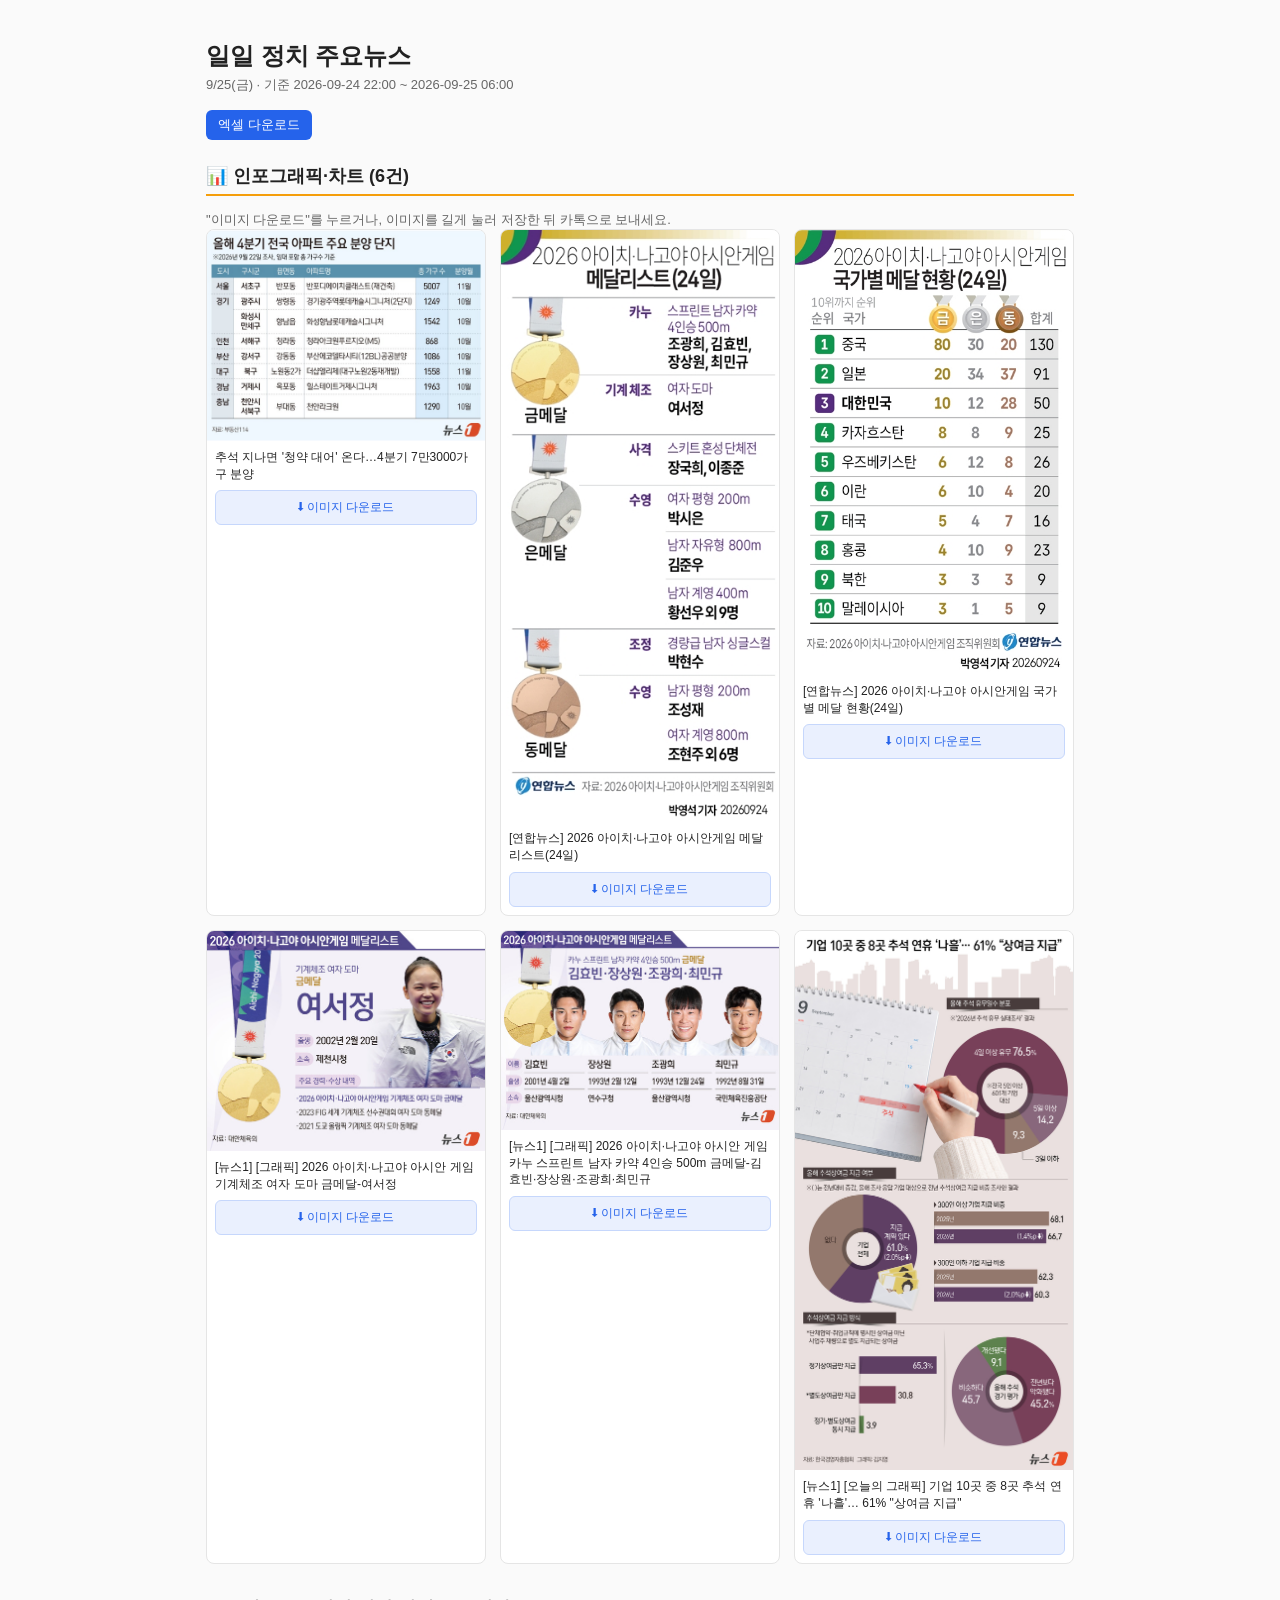
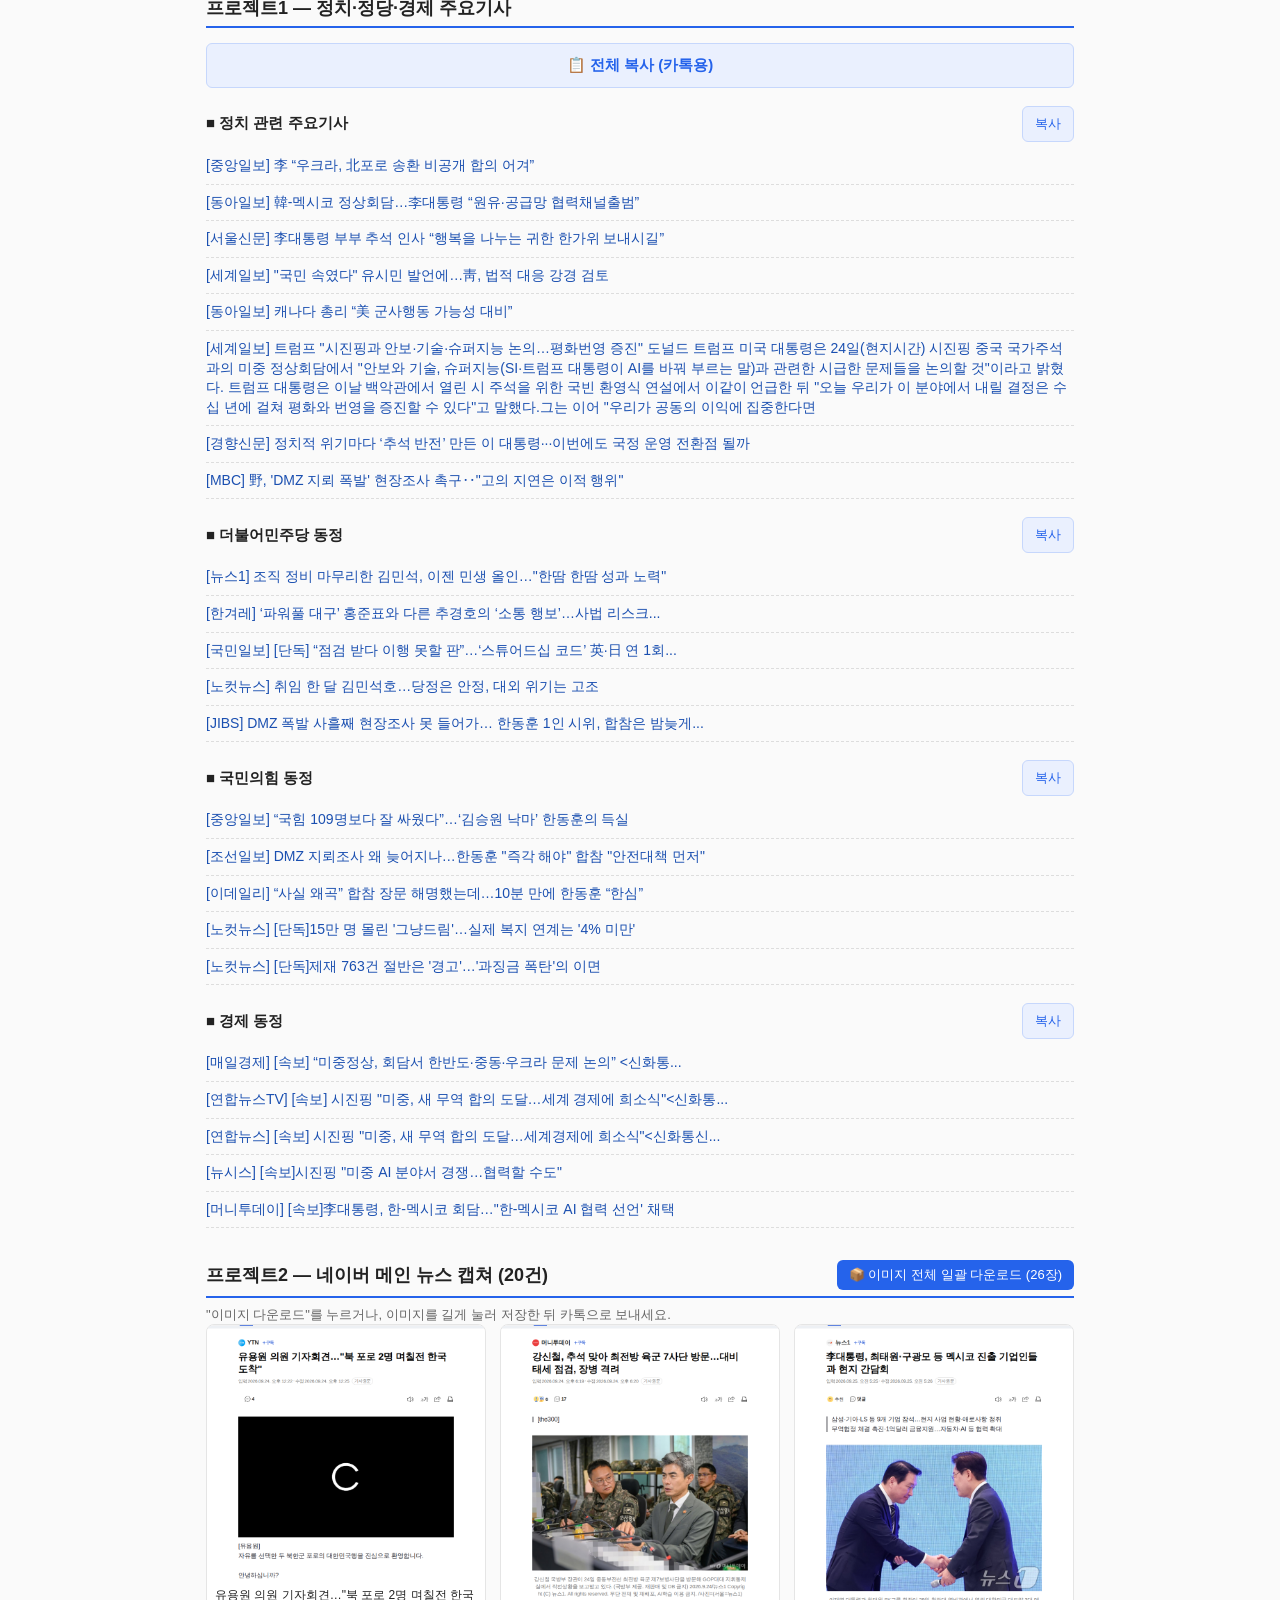
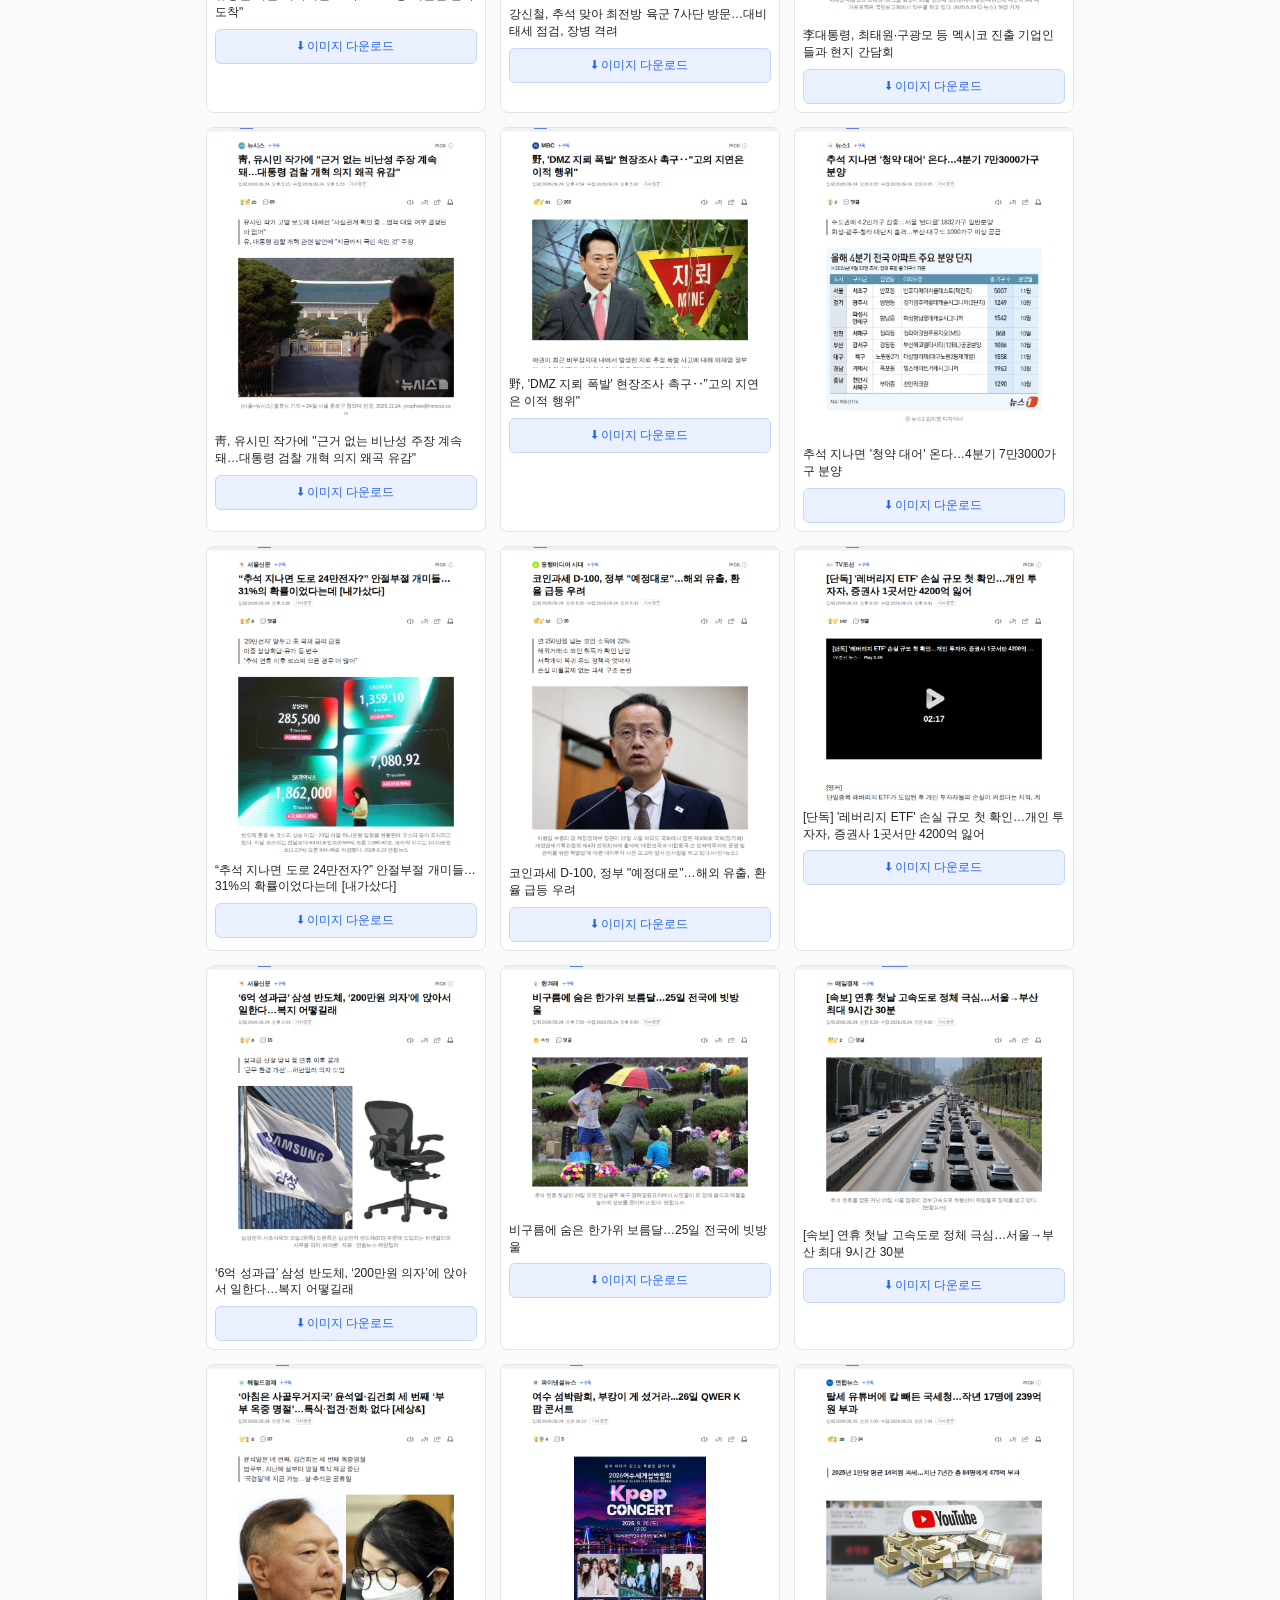
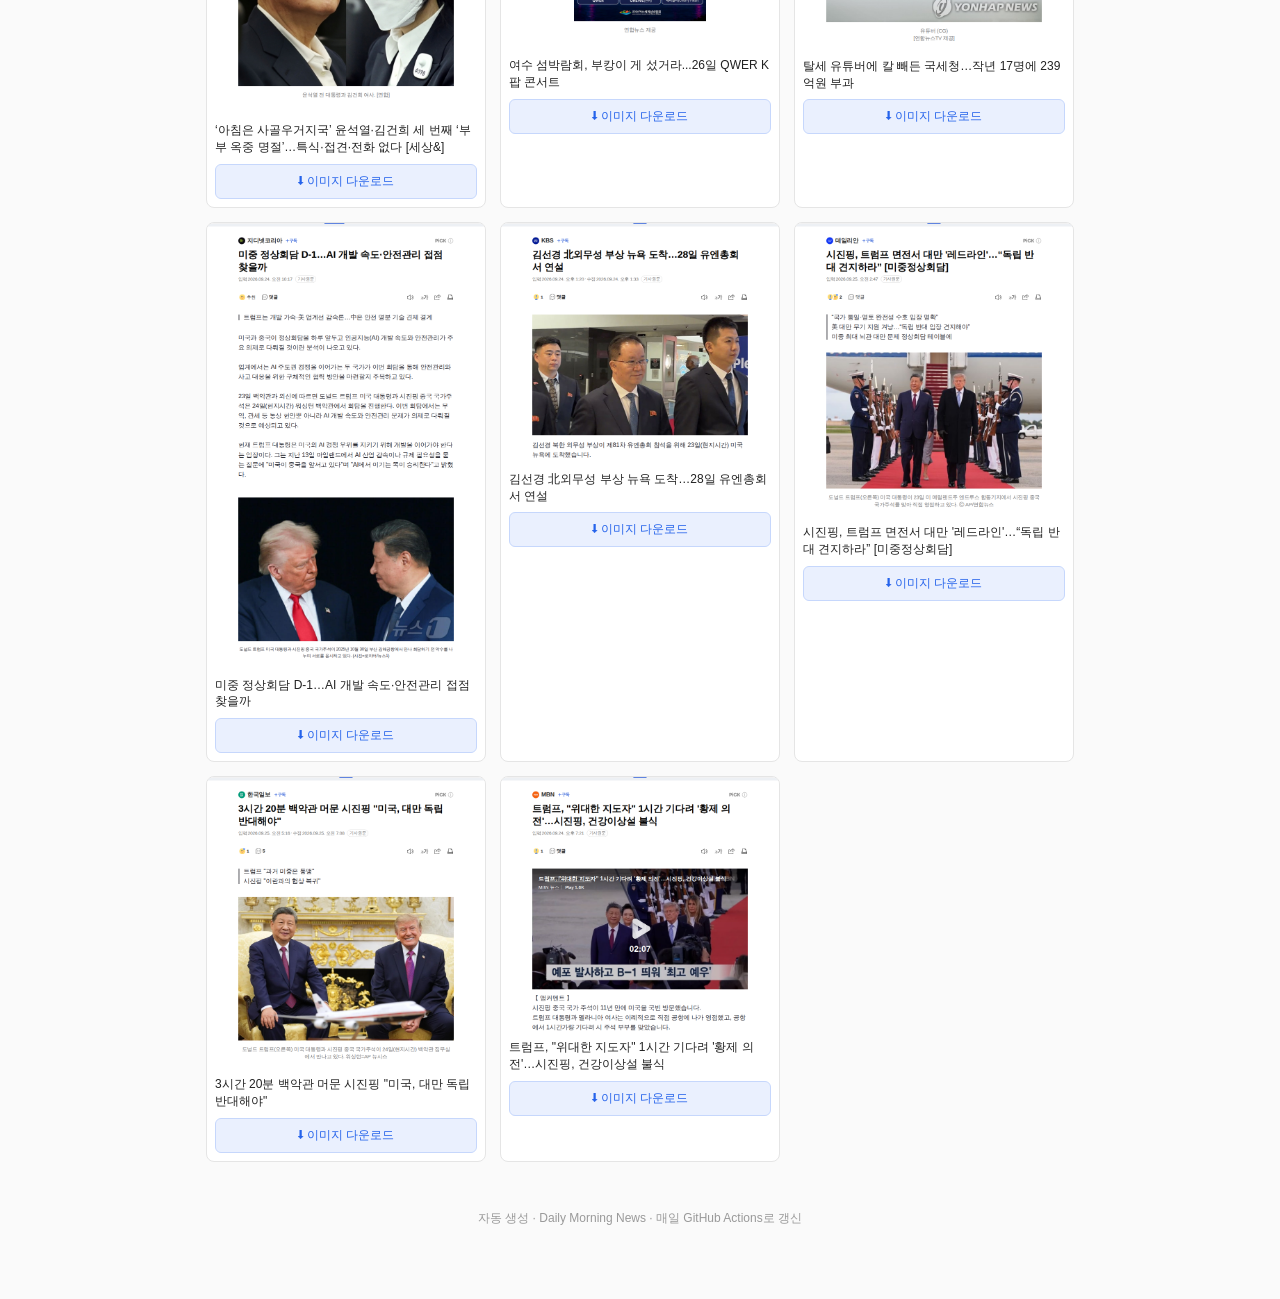
==== index.html @ ffdc0b05 "Daily update 2026-09-24 23:46 UTC" ====
<!DOCTYPE html>
<html lang="ko">
<head>
<meta charset="UTF-8">
<meta name="viewport" content="width=device-width, initial-scale=1.0">
<title>일일 정치 주요뉴스 9/25(금)</title>
<link rel="stylesheet" href="style.css">
</head>
<body>
<header>
  <h1>일일 정치 주요뉴스</h1>
  <p class="date">9/25(금) · 기준 2026-09-24 22:00 ~ 2026-09-25 06:00</p>
  <p class="download">
    <a href="output/latest.xlsx">엑셀 다운로드</a>
  </p>
</header>

<section class="infographics">
  <h2>📊 인포그래픽·차트 (6건)</h2>
  <p class="hint">"이미지 다운로드"를 누르거나, 이미지를 길게 눌러 저장한 뒤 카톡으로 보내세요.</p>
  <div class="gallery">
        <div class="card infographic-card">
      <a class="card-thumb" href="https://n.news.naver.com/mnews/article/421/0009189983" target="_blank" rel="noopener"><img src="images/infographics/article_06_1.png" alt="추석 지나면 '청약 대어' 온다…4분기 7만3000가구 분양" loading="lazy"></a>
      <span>추석 지나면 '청약 대어' 온다…4분기 7만3000가구 분양</span>
      <a class="dl-btn" href="images/infographics/article_06_1.png" download="article_06_1.png">⬇ 이미지 다운로드</a>
    </div>
    <div class="card infographic-card">
      <a class="card-thumb" href="https://www.yna.co.kr/view/GYH20260924000400044?section=graphic/index" target="_blank" rel="noopener"><img src="images/graphics/연합뉴스_01.jpg" alt="[연합뉴스] 2026 아이치·나고야 아시안게임 메달리스트(24일)" loading="lazy"></a>
      <span>[연합뉴스] 2026 아이치·나고야 아시안게임 메달리스트(24일)</span>
      <a class="dl-btn" href="images/graphics/연합뉴스_01.jpg" download="연합뉴스_01.jpg">⬇ 이미지 다운로드</a>
    </div>
    <div class="card infographic-card">
      <a class="card-thumb" href="https://www.yna.co.kr/view/GYH20260924000300044?section=graphic/index" target="_blank" rel="noopener"><img src="images/graphics/연합뉴스_02.jpg" alt="[연합뉴스] 2026 아이치·나고야 아시안게임 국가별 메달 현황(24일)" loading="lazy"></a>
      <span>[연합뉴스] 2026 아이치·나고야 아시안게임 국가별 메달 현황(24일)</span>
      <a class="dl-btn" href="images/graphics/연합뉴스_02.jpg" download="연합뉴스_02.jpg">⬇ 이미지 다운로드</a>
    </div>
    <div class="card infographic-card">
      <a class="card-thumb" href="https://www.news1.kr/photos/8125362" target="_blank" rel="noopener"><img src="images/graphics/뉴스1_03.jpg" alt="[뉴스1] [그래픽] 2026 아이치·나고야 아시안 게임 기계체조 여자 도마 금메달-여서정" loading="lazy"></a>
      <span>[뉴스1] [그래픽] 2026 아이치·나고야 아시안 게임 기계체조 여자 도마 금메달-여서정</span>
      <a class="dl-btn" href="images/graphics/뉴스1_03.jpg" download="뉴스1_03.jpg">⬇ 이미지 다운로드</a>
    </div>
    <div class="card infographic-card">
      <a class="card-thumb" href="https://www.news1.kr/photos/8125046" target="_blank" rel="noopener"><img src="images/graphics/뉴스1_04.jpg" alt="[뉴스1] [그래픽] 2026 아이치·나고야 아시안 게임 카누 스프린트 남자 카약 4인승 500m 금메달-김효빈·장상원·조광희·최민규" loading="lazy"></a>
      <span>[뉴스1] [그래픽] 2026 아이치·나고야 아시안 게임 카누 스프린트 남자 카약 4인승 500m 금메달-김효빈·장상원·조광희·최민규</span>
      <a class="dl-btn" href="images/graphics/뉴스1_04.jpg" download="뉴스1_04.jpg">⬇ 이미지 다운로드</a>
    </div>
    <div class="card infographic-card">
      <a class="card-thumb" href="https://www.news1.kr/photos/8121048" target="_blank" rel="noopener"><img src="images/graphics/뉴스1_05.jpg" alt="[뉴스1] [오늘의 그래픽] 기업 10곳 중 8곳 추석 연휴 '나흘'… 61% "상여금 지급"" loading="lazy"></a>
      <span>[뉴스1] [오늘의 그래픽] 기업 10곳 중 8곳 추석 연휴 '나흘'… 61% "상여금 지급"</span>
      <a class="dl-btn" href="images/graphics/뉴스1_05.jpg" download="뉴스1_05.jpg">⬇ 이미지 다운로드</a>
    </div>
  </div>
</section>

<section class="project1">
  <h2>프로젝트1 — 정치·정당·경제 주요기사</h2>
  <button class="copy-btn copy-all" data-copy-target="copy-all-text" type="button">📋 전체 복사 (카톡용)</button>
    <div class="sector">
    <div class="sector-head">
      <h3>■ 정치 관련 주요기사</h3>
      <button class="copy-btn" data-copy-target="sector-politics_main" type="button">복사</button>
    </div>
    <ul>
    <li><a href="https://www.joongang.co.kr/article/25464706" target="_blank" rel="noopener">[중앙일보] 李 “우크라, 北포로 송환 비공개 합의 어겨”</a></li>
    <li><a href="https://www.donga.com/news/NewsStand/article/all/20260925/134732463/1" target="_blank" rel="noopener">[동아일보] 韓-멕시코 정상회담…李대통령 “원유·공급망 협력채널출범”</a></li>
    <li><a href="https://www.seoul.co.kr/news/politics/2026/09/25/20260925500006" target="_blank" rel="noopener">[서울신문] 李대통령 부부 추석 인사 “행복을 나누는 귀한 한가위 보내시길”</a></li>
    <li><a href="https://www.segye.com/newsView/20260924506666" target="_blank" rel="noopener">[세계일보] "국민 속였다" 유시민 발언에…靑, 법적 대응 강경 검토</a></li>
    <li><a href="https://www.donga.com/news/NewsStand/article/all/20260924/134731848/1" target="_blank" rel="noopener">[동아일보] 캐나다 총리 “美 군사행동 가능성 대비”</a></li>
    <li><a href="https://www.segye.com/newsView/20260924510210" target="_blank" rel="noopener">[세계일보] 트럼프 "시진핑과 안보·기술·슈퍼지능 논의…평화번영 증진" 도널드 트럼프 미국 대통령은 24일(현지시간) 시진핑 중국 국가주석과의 미중 정상회담에서 "안보와 기술, 슈퍼지능(SI·트럼프 대통령이 AI를 바꿔 부르는 말)과 관련한 시급한 문제들을 논의할 것"이라고 밝혔다. 트럼프 대통령은 이날 백악관에서 열린 시 주석을 위한 국빈 환영식 연설에서 이같이 언급한 뒤 "오늘 우리가 이 분야에서 내릴 결정은 수십 년에 걸쳐 평화와 번영을 증진할 수 있다"고 말했다.그는 이어 "우리가 공동의 이익에 집중한다면</a></li>
    <li><a href="https://www.khan.co.kr/article/202609241211001/?nv=stand" target="_blank" rel="noopener">[경향신문] 정치적 위기마다 ‘추석 반전’ 만든 이 대통령···이번에도 국정 운영 전환점 될까</a></li>
    <li><a href="https://imnews.imbc.com/news/2026/politics/article/6853940_36911.html" target="_blank" rel="noopener">[MBC] 野, 'DMZ 지뢰 폭발' 현장조사 촉구‥"고의 지연은 이적 행위"</a></li>
    </ul>
  </div>
  <div class="sector">
    <div class="sector-head">
      <h3>■ 더불어민주당 동정</h3>
      <button class="copy-btn" data-copy-target="sector-dp" type="button">복사</button>
    </div>
    <ul>
    <li><a href="https://n.news.naver.com/article/421/0009190936" target="_blank" rel="noopener">[뉴스1] 조직 정비 마무리한 김민석, 이젠 민생 올인…"한땀 한땀 성과 노력"</a></li>
    <li><a href="https://n.news.naver.com/article/028/0002824610" target="_blank" rel="noopener">[한겨레] ‘파워풀 대구’ 홍준표와 다른 추경호의 ‘소통 행보’…사법 리스크...</a></li>
    <li><a href="https://n.news.naver.com/article/005/0001874966" target="_blank" rel="noopener">[국민일보] [단독] “점검 받다 이행 못할 판”…‘스튜어드십 코드’ 英·日 연 1회...</a></li>
    <li><a href="https://n.news.naver.com/article/079/0004192813" target="_blank" rel="noopener">[노컷뉴스] 취임 한 달 김민석호…당정은 안정, 대외 위기는 고조</a></li>
    <li><a href="https://n.news.naver.com/article/661/0000083846" target="_blank" rel="noopener">[JIBS] DMZ 폭발 사흘째 현장조사 못 들어가… 한동훈 1인 시위, 합참은 밤늦게...</a></li>
    </ul>
  </div>
  <div class="sector">
    <div class="sector-head">
      <h3>■ 국민의힘 동정</h3>
      <button class="copy-btn" data-copy-target="sector-ppp" type="button">복사</button>
    </div>
    <ul>
    <li><a href="https://n.news.naver.com/article/025/0003553723" target="_blank" rel="noopener">[중앙일보] “국힘 109명보다 잘 싸웠다”…‘김승원 낙마’ 한동훈의 득실</a></li>
    <li><a href="https://n.news.naver.com/article/053/0000061762" target="_blank" rel="noopener">[조선일보] DMZ 지뢰조사 왜 늦어지나…한동훈 "즉각 해야" 합참 "안전대책 먼저"</a></li>
    <li><a href="https://n.news.naver.com/article/018/0006375397" target="_blank" rel="noopener">[이데일리] “사실 왜곡” 합참 장문 해명했는데…10분 만에 한동훈 “한심”</a></li>
    <li><a href="https://n.news.naver.com/article/079/0004192811" target="_blank" rel="noopener">[노컷뉴스] [단독]15만 명 몰린 '그냥드림'…실제 복지 연계는 '4% 미만'</a></li>
    <li><a href="https://n.news.naver.com/article/079/0004192806" target="_blank" rel="noopener">[노컷뉴스] [단독]제재 763건 절반은 '경고'…'과징금 폭탄'의 이면</a></li>
    </ul>
  </div>
  <div class="sector">
    <div class="sector-head">
      <h3>■ 경제 동정</h3>
      <button class="copy-btn" data-copy-target="sector-economy" type="button">복사</button>
    </div>
    <ul>
    <li><a href="https://n.news.naver.com/article/009/0005739882" target="_blank" rel="noopener">[매일경제] [속보] “미중정상, 회담서 한반도·중동·우크라 문제 논의” <신화통...</a></li>
    <li><a href="https://n.news.naver.com/article/422/0000909545" target="_blank" rel="noopener">[연합뉴스TV] [속보] 시진핑 "미중, 새 무역 합의 도달…세계 경제에 희소식"<신화통...</a></li>
    <li><a href="https://n.news.naver.com/article/001/0016335410" target="_blank" rel="noopener">[연합뉴스] [속보] 시진핑 "미중, 새 무역 합의 도달…세계경제에 희소식"<신화통신...</a></li>
    <li><a href="https://n.news.naver.com/article/003/0014212974" target="_blank" rel="noopener">[뉴시스] [속보]시진핑 "미중 AI 분야서 경쟁…협력할 수도"</a></li>
    <li><a href="https://n.news.naver.com/article/008/0005418235" target="_blank" rel="noopener">[머니투데이] [속보]李대통령, 한-멕시코 회담…"한-멕시코 AI 협력 선언' 채택</a></li>
    </ul>
  </div>
</section>

<section class="project2">
  <div class="section-head">
    <h2>프로젝트2 — 네이버 메인 뉴스 캡쳐 (20건)</h2>
    <a class="zip-btn" href="output/images.zip">📦 이미지 전체 일괄 다운로드 (26장)</a>
  </div>
  <p class="hint">"이미지 다운로드"를 누르거나, 이미지를 길게 눌러 저장한 뒤 카톡으로 보내세요.</p>
  <div class="gallery">
        <div class="card">
      <a class="card-thumb" href="https://n.news.naver.com/mnews/article/052/0002410854" target="_blank" rel="noopener"><img src="images/article_01.png" alt="유용원 의원 기자회견…"북 포로 2명 며칠전 한국 도착"" loading="lazy"></a>
      <span>유용원 의원 기자회견…"북 포로 2명 며칠전 한국 도착"</span>
      <a class="dl-btn" href="images/article_01.png" download="article_01.png">⬇ 이미지 다운로드</a>
    </div>
    <div class="card">
      <a class="card-thumb" href="https://n.news.naver.com/mnews/article/008/0005418204" target="_blank" rel="noopener"><img src="images/article_02.png" alt="강신철, 추석 맞아 최전방 육군 7사단 방문…대비태세 점검, 장병 격려" loading="lazy"></a>
      <span>강신철, 추석 맞아 최전방 육군 7사단 방문…대비태세 점검, 장병 격려</span>
      <a class="dl-btn" href="images/article_02.png" download="article_02.png">⬇ 이미지 다운로드</a>
    </div>
    <div class="card">
      <a class="card-thumb" href="https://n.news.naver.com/mnews/article/421/0009190967" target="_blank" rel="noopener"><img src="images/article_03.png" alt="李대통령, 최태원·구광모 등 멕시코 진출 기업인들과 현지 간담회" loading="lazy"></a>
      <span>李대통령, 최태원·구광모 등 멕시코 진출 기업인들과 현지 간담회</span>
      <a class="dl-btn" href="images/article_03.png" download="article_03.png">⬇ 이미지 다운로드</a>
    </div>
    <div class="card">
      <a class="card-thumb" href="https://n.news.naver.com/mnews/article/003/0014212390" target="_blank" rel="noopener"><img src="images/article_04.png" alt="靑, 유시민 작가에 "근거 없는 비난성 주장 계속돼…대통령 검찰 개혁 의지 왜곡 유감"" loading="lazy"></a>
      <span>靑, 유시민 작가에 "근거 없는 비난성 주장 계속돼…대통령 검찰 개혁 의지 왜곡 유감"</span>
      <a class="dl-btn" href="images/article_04.png" download="article_04.png">⬇ 이미지 다운로드</a>
    </div>
    <div class="card">
      <a class="card-thumb" href="https://n.news.naver.com/mnews/article/214/0001525706" target="_blank" rel="noopener"><img src="images/article_05.png" alt="野, 'DMZ 지뢰 폭발' 현장조사 촉구‥"고의 지연은 이적 행위"" loading="lazy"></a>
      <span>野, 'DMZ 지뢰 폭발' 현장조사 촉구‥"고의 지연은 이적 행위"</span>
      <a class="dl-btn" href="images/article_05.png" download="article_05.png">⬇ 이미지 다운로드</a>
    </div>
    <div class="card">
      <a class="card-thumb" href="https://n.news.naver.com/mnews/article/421/0009189983" target="_blank" rel="noopener"><img src="images/article_06.png" alt="추석 지나면 '청약 대어' 온다…4분기 7만3000가구 분양" loading="lazy"></a>
      <span>추석 지나면 '청약 대어' 온다…4분기 7만3000가구 분양</span>
      <a class="dl-btn" href="images/article_06.png" download="article_06.png">⬇ 이미지 다운로드</a>
    </div>
    <div class="card">
      <a class="card-thumb" href="https://n.news.naver.com/mnews/article/081/0003683398" target="_blank" rel="noopener"><img src="images/article_07.png" alt="“추석 지나면 도로 24만전자?” 안절부절 개미들…31%의 확률이었다는데 [내가샀다]" loading="lazy"></a>
      <span>“추석 지나면 도로 24만전자?” 안절부절 개미들…31%의 확률이었다는데 [내가샀다]</span>
      <a class="dl-btn" href="images/article_07.png" download="article_07.png">⬇ 이미지 다운로드</a>
    </div>
    <div class="card">
      <a class="card-thumb" href="https://n.news.naver.com/mnews/article/417/0001159210" target="_blank" rel="noopener"><img src="images/article_08.png" alt="코인과세 D-100, 정부 "예정대로"…해외 유출, 환율 급등 우려" loading="lazy"></a>
      <span>코인과세 D-100, 정부 "예정대로"…해외 유출, 환율 급등 우려</span>
      <a class="dl-btn" href="images/article_08.png" download="article_08.png">⬇ 이미지 다운로드</a>
    </div>
    <div class="card">
      <a class="card-thumb" href="https://n.news.naver.com/mnews/article/448/0000641179" target="_blank" rel="noopener"><img src="images/article_09.png" alt="[단독] '레버리지 ETF' 손실 규모 첫 확인…개인 투자자, 증권사 1곳서만 4200억 잃어" loading="lazy"></a>
      <span>[단독] '레버리지 ETF' 손실 규모 첫 확인…개인 투자자, 증권사 1곳서만 4200억 잃어</span>
      <a class="dl-btn" href="images/article_09.png" download="article_09.png">⬇ 이미지 다운로드</a>
    </div>
    <div class="card">
      <a class="card-thumb" href="https://n.news.naver.com/mnews/article/081/0003683389" target="_blank" rel="noopener"><img src="images/article_10.png" alt="‘6억 성과급’ 삼성 반도체, ‘200만원 의자’에 앉아서 일한다…복지 어떻길래" loading="lazy"></a>
      <span>‘6억 성과급’ 삼성 반도체, ‘200만원 의자’에 앉아서 일한다…복지 어떻길래</span>
      <a class="dl-btn" href="images/article_10.png" download="article_10.png">⬇ 이미지 다운로드</a>
    </div>
    <div class="card">
      <a class="card-thumb" href="https://n.news.naver.com/mnews/article/028/0002824603" target="_blank" rel="noopener"><img src="images/article_11.png" alt="비구름에 숨은 한가위 보름달…25일 전국에 빗방울" loading="lazy"></a>
      <span>비구름에 숨은 한가위 보름달…25일 전국에 빗방울</span>
      <a class="dl-btn" href="images/article_11.png" download="article_11.png">⬇ 이미지 다운로드</a>
    </div>
    <div class="card">
      <a class="card-thumb" href="https://n.news.naver.com/mnews/article/009/0005739754" target="_blank" rel="noopener"><img src="images/article_12.png" alt="[속보] 연휴 첫날 고속도로 정체 극심…서울→부산 최대 9시간 30분" loading="lazy"></a>
      <span>[속보] 연휴 첫날 고속도로 정체 극심…서울→부산 최대 9시간 30분</span>
      <a class="dl-btn" href="images/article_12.png" download="article_12.png">⬇ 이미지 다운로드</a>
    </div>
    <div class="card">
      <a class="card-thumb" href="https://n.news.naver.com/mnews/article/016/0002701565" target="_blank" rel="noopener"><img src="images/article_13.png" alt="‘아침은 사골우거지국’ 윤석열·김건희 세 번째 ‘부부 옥중 명절’…특식·접견·전화 없다 [세상&]" loading="lazy"></a>
      <span>‘아침은 사골우거지국’ 윤석열·김건희 세 번째 ‘부부 옥중 명절’…특식·접견·전화 없다 [세상&]</span>
      <a class="dl-btn" href="images/article_13.png" download="article_13.png">⬇ 이미지 다운로드</a>
    </div>
    <div class="card">
      <a class="card-thumb" href="https://n.news.naver.com/mnews/article/014/0005580622" target="_blank" rel="noopener"><img src="images/article_14.png" alt="여수 섬박람회, 부캉이 게 섰거라...26일 QWER K팝 콘서트" loading="lazy"></a>
      <span>여수 섬박람회, 부캉이 게 섰거라...26일 QWER K팝 콘서트</span>
      <a class="dl-btn" href="images/article_14.png" download="article_14.png">⬇ 이미지 다운로드</a>
    </div>
    <div class="card">
      <a class="card-thumb" href="https://n.news.naver.com/mnews/article/001/0016335470" target="_blank" rel="noopener"><img src="images/article_15.png" alt="탈세 유튜버에 칼 빼든 국세청…작년 17명에 239억원 부과" loading="lazy"></a>
      <span>탈세 유튜버에 칼 빼든 국세청…작년 17명에 239억원 부과</span>
      <a class="dl-btn" href="images/article_15.png" download="article_15.png">⬇ 이미지 다운로드</a>
    </div>
    <div class="card">
      <a class="card-thumb" href="https://n.news.naver.com/mnews/article/092/0002438711" target="_blank" rel="noopener"><img src="images/article_16.png" alt="미중 정상회담 D-1…AI 개발 속도·안전관리 접점 찾을까" loading="lazy"></a>
      <span>미중 정상회담 D-1…AI 개발 속도·안전관리 접점 찾을까</span>
      <a class="dl-btn" href="images/article_16.png" download="article_16.png">⬇ 이미지 다운로드</a>
    </div>
    <div class="card">
      <a class="card-thumb" href="https://n.news.naver.com/mnews/article/056/0012262956" target="_blank" rel="noopener"><img src="images/article_17.png" alt="김선경 北외무성 부상 뉴욕 도착…28일 유엔총회서 연설" loading="lazy"></a>
      <span>김선경 北외무성 부상 뉴욕 도착…28일 유엔총회서 연설</span>
      <a class="dl-btn" href="images/article_17.png" download="article_17.png">⬇ 이미지 다운로드</a>
    </div>
    <div class="card">
      <a class="card-thumb" href="https://n.news.naver.com/mnews/article/119/0003136253" target="_blank" rel="noopener"><img src="images/article_18.png" alt="시진핑, 트럼프 면전서 대만 '레드라인'…“독립 반대 견지하라” [미중정상회담]" loading="lazy"></a>
      <span>시진핑, 트럼프 면전서 대만 '레드라인'…“독립 반대 견지하라” [미중정상회담]</span>
      <a class="dl-btn" href="images/article_18.png" download="article_18.png">⬇ 이미지 다운로드</a>
    </div>
    <div class="card">
      <a class="card-thumb" href="https://n.news.naver.com/mnews/article/469/0000955923" target="_blank" rel="noopener"><img src="images/article_19.png" alt="3시간 20분 백악관 머문 시진핑 "미국, 대만 독립 반대해야"" loading="lazy"></a>
      <span>3시간 20분 백악관 머문 시진핑 "미국, 대만 독립 반대해야"</span>
      <a class="dl-btn" href="images/article_19.png" download="article_19.png">⬇ 이미지 다운로드</a>
    </div>
    <div class="card">
      <a class="card-thumb" href="https://n.news.naver.com/mnews/article/057/0001970650" target="_blank" rel="noopener"><img src="images/article_20.png" alt="트럼프, "위대한 지도자" 1시간 기다려 '황제 의전'…시진핑, 건강이상설 불식" loading="lazy"></a>
      <span>트럼프, "위대한 지도자" 1시간 기다려 '황제 의전'…시진핑, 건강이상설 불식</span>
      <a class="dl-btn" href="images/article_20.png" download="article_20.png">⬇ 이미지 다운로드</a>
    </div>
  </div>
</section>

<footer>
  <p>자동 생성 · Daily Morning News · 매일 GitHub Actions로 갱신</p>
</footer>

<div id="copy-toast" class="toast" hidden>복사됨!</div>
<script id="copy-data" type="application/json">{"sector-politics_main": "■ 정치 관련 주요기사 9/25(금)\n\n[중앙일보] 李 “우크라, 北포로 송환 비공개 합의 어겨”\nhttps://www.joongang.co.kr/article/25464706\n\n[동아일보] 韓-멕시코 정상회담…李대통령 “원유·공급망 협력채널출범”\nhttps://www.donga.com/news/NewsStand/article/all/20260925/134732463/1\n\n[서울신문] 李대통령 부부 추석 인사 “행복을 나누는 귀한 한가위 보내시길”\nhttps://www.seoul.co.kr/news/politics/2026/09/25/20260925500006\n\n[세계일보] \"국민 속였다\" 유시민 발언에…靑, 법적 대응 강경 검토\nhttps://www.segye.com/newsView/20260924506666\n\n[동아일보] 캐나다 총리 “美 군사행동 가능성 대비”\nhttps://www.donga.com/news/NewsStand/article/all/20260924/134731848/1\n\n[세계일보] 트럼프 \"시진핑과 안보·기술·슈퍼지능 논의…평화번영 증진\" 도널드 트럼프 미국 대통령은 24일(현지시간) 시진핑 중국 국가주석과의 미중 정상회담에서 \"안보와 기술, 슈퍼지능(SI·트럼프 대통령이 AI를 바꿔 부르는 말)과 관련한 시급한 문제들을 논의할 것\"이라고 밝혔다. 트럼프 대통령은 이날 백악관에서 열린 시 주석을 위한 국빈 환영식 연설에서 이같이 언급한 뒤 \"오늘 우리가 이 분야에서 내릴 결정은 수십 년에 걸쳐 평화와 번영을 증진할 수 있다\"고 말했다.그는 이어 \"우리가 공동의 이익에 집중한다면\nhttps://www.segye.com/newsView/20260924510210\n\n[경향신문] 정치적 위기마다 ‘추석 반전’ 만든 이 대통령···이번에도 국정 운영 전환점 될까\nhttps://www.khan.co.kr/article/202609241211001/?nv=stand\n\n[MBC] 野, 'DMZ 지뢰 폭발' 현장조사 촉구‥\"고의 지연은 이적 행위\"\nhttps://imnews.imbc.com/news/2026/politics/article/6853940_36911.html", "sector-dp": "■ 더불어민주당 동정\n\n[뉴스1] 조직 정비 마무리한 김민석, 이젠 민생 올인…\"한땀 한땀 성과 노력\"\nhttps://n.news.naver.com/article/421/0009190936\n\n[한겨레] ‘파워풀 대구’ 홍준표와 다른 추경호의 ‘소통 행보’…사법 리스크...\nhttps://n.news.naver.com/article/028/0002824610\n\n[국민일보] [단독] “점검 받다 이행 못할 판”…‘스튜어드십 코드’ 英·日 연 1회...\nhttps://n.news.naver.com/article/005/0001874966\n\n[노컷뉴스] 취임 한 달 김민석호…당정은 안정, 대외 위기는 고조\nhttps://n.news.naver.com/article/079/0004192813\n\n[JIBS] DMZ 폭발 사흘째 현장조사 못 들어가… 한동훈 1인 시위, 합참은 밤늦게...\nhttps://n.news.naver.com/article/661/0000083846", "sector-ppp": "■ 국민의힘 동정\n\n[중앙일보] “국힘 109명보다 잘 싸웠다”…‘김승원 낙마’ 한동훈의 득실\nhttps://n.news.naver.com/article/025/0003553723\n\n[조선일보] DMZ 지뢰조사 왜 늦어지나…한동훈 \"즉각 해야\" 합참 \"안전대책 먼저\"\nhttps://n.news.naver.com/article/053/0000061762\n\n[이데일리] “사실 왜곡” 합참 장문 해명했는데…10분 만에 한동훈 “한심”\nhttps://n.news.naver.com/article/018/0006375397\n\n[노컷뉴스] [단독]15만 명 몰린 '그냥드림'…실제 복지 연계는 '4% 미만'\nhttps://n.news.naver.com/article/079/0004192811\n\n[노컷뉴스] [단독]제재 763건 절반은 '경고'…'과징금 폭탄'의 이면\nhttps://n.news.naver.com/article/079/0004192806", "sector-economy": "■ 경제 동정\n\n[매일경제] [속보] “미중정상, 회담서 한반도·중동·우크라 문제 논의” <신화통...\nhttps://n.news.naver.com/article/009/0005739882\n\n[연합뉴스TV] [속보] 시진핑 \"미중, 새 무역 합의 도달…세계 경제에 희소식\"<신화통...\nhttps://n.news.naver.com/article/422/0000909545\n\n[연합뉴스] [속보] 시진핑 \"미중, 새 무역 합의 도달…세계경제에 희소식\"<신화통신...\nhttps://n.news.naver.com/article/001/0016335410\n\n[뉴시스] [속보]시진핑 \"미중 AI 분야서 경쟁…협력할 수도\"\nhttps://n.news.naver.com/article/003/0014212974\n\n[머니투데이] [속보]李대통령, 한-멕시코 회담…\"한-멕시코 AI 협력 선언' 채택\nhttps://n.news.naver.com/article/008/0005418235", "copy-all-text": "■ 정치 관련 주요기사 9/25(금)\n\n[중앙일보] 李 “우크라, 北포로 송환 비공개 합의 어겨”\nhttps://www.joongang.co.kr/article/25464706\n\n[동아일보] 韓-멕시코 정상회담…李대통령 “원유·공급망 협력채널출범”\nhttps://www.donga.com/news/NewsStand/article/all/20260925/134732463/1\n\n[서울신문] 李대통령 부부 추석 인사 “행복을 나누는 귀한 한가위 보내시길”\nhttps://www.seoul.co.kr/news/politics/2026/09/25/20260925500006\n\n[세계일보] \"국민 속였다\" 유시민 발언에…靑, 법적 대응 강경 검토\nhttps://www.segye.com/newsView/20260924506666\n\n[동아일보] 캐나다 총리 “美 군사행동 가능성 대비”\nhttps://www.donga.com/news/NewsStand/article/all/20260924/134731848/1\n\n[세계일보] 트럼프 \"시진핑과 안보·기술·슈퍼지능 논의…평화번영 증진\" 도널드 트럼프 미국 대통령은 24일(현지시간) 시진핑 중국 국가주석과의 미중 정상회담에서 \"안보와 기술, 슈퍼지능(SI·트럼프 대통령이 AI를 바꿔 부르는 말)과 관련한 시급한 문제들을 논의할 것\"이라고 밝혔다. 트럼프 대통령은 이날 백악관에서 열린 시 주석을 위한 국빈 환영식 연설에서 이같이 언급한 뒤 \"오늘 우리가 이 분야에서 내릴 결정은 수십 년에 걸쳐 평화와 번영을 증진할 수 있다\"고 말했다.그는 이어 \"우리가 공동의 이익에 집중한다면\nhttps://www.segye.com/newsView/20260924510210\n\n[경향신문] 정치적 위기마다 ‘추석 반전’ 만든 이 대통령···이번에도 국정 운영 전환점 될까\nhttps://www.khan.co.kr/article/202609241211001/?nv=stand\n\n[MBC] 野, 'DMZ 지뢰 폭발' 현장조사 촉구‥\"고의 지연은 이적 행위\"\nhttps://imnews.imbc.com/news/2026/politics/article/6853940_36911.html\n\n■ 더불어민주당 동정\n\n[뉴스1] 조직 정비 마무리한 김민석, 이젠 민생 올인…\"한땀 한땀 성과 노력\"\nhttps://n.news.naver.com/article/421/0009190936\n\n[한겨레] ‘파워풀 대구’ 홍준표와 다른 추경호의 ‘소통 행보’…사법 리스크...\nhttps://n.news.naver.com/article/028/0002824610\n\n[국민일보] [단독] “점검 받다 이행 못할 판”…‘스튜어드십 코드’ 英·日 연 1회...\nhttps://n.news.naver.com/article/005/0001874966\n\n[노컷뉴스] 취임 한 달 김민석호…당정은 안정, 대외 위기는 고조\nhttps://n.news.naver.com/article/079/0004192813\n\n[JIBS] DMZ 폭발 사흘째 현장조사 못 들어가… 한동훈 1인 시위, 합참은 밤늦게...\nhttps://n.news.naver.com/article/661/0000083846\n\n■ 국민의힘 동정\n\n[중앙일보] “국힘 109명보다 잘 싸웠다”…‘김승원 낙마’ 한동훈의 득실\nhttps://n.news.naver.com/article/025/0003553723\n\n[조선일보] DMZ 지뢰조사 왜 늦어지나…한동훈 \"즉각 해야\" 합참 \"안전대책 먼저\"\nhttps://n.news.naver.com/article/053/0000061762\n\n[이데일리] “사실 왜곡” 합참 장문 해명했는데…10분 만에 한동훈 “한심”\nhttps://n.news.naver.com/article/018/0006375397\n\n[노컷뉴스] [단독]15만 명 몰린 '그냥드림'…실제 복지 연계는 '4% 미만'\nhttps://n.news.naver.com/article/079/0004192811\n\n[노컷뉴스] [단독]제재 763건 절반은 '경고'…'과징금 폭탄'의 이면\nhttps://n.news.naver.com/article/079/0004192806\n\n■ 경제 동정\n\n[매일경제] [속보] “미중정상, 회담서 한반도·중동·우크라 문제 논의” <신화통...\nhttps://n.news.naver.com/article/009/0005739882\n\n[연합뉴스TV] [속보] 시진핑 \"미중, 새 무역 합의 도달…세계 경제에 희소식\"<신화통...\nhttps://n.news.naver.com/article/422/0000909545\n\n[연합뉴스] [속보] 시진핑 \"미중, 새 무역 합의 도달…세계경제에 희소식\"<신화통신...\nhttps://n.news.naver.com/article/001/0016335410\n\n[뉴시스] [속보]시진핑 \"미중 AI 분야서 경쟁…협력할 수도\"\nhttps://n.news.naver.com/article/003/0014212974\n\n[머니투데이] [속보]李대통령, 한-멕시코 회담…\"한-멕시코 AI 협력 선언' 채택\nhttps://n.news.naver.com/article/008/0005418235"}</script>
<script>
(function () {
  var data = JSON.parse(document.getElementById("copy-data").textContent);
  var toast = document.getElementById("copy-toast");
  function showToast() {
    toast.hidden = false;
    clearTimeout(showToast._t);
    showToast._t = setTimeout(function () { toast.hidden = true; }, 1500);
  }
  function fallbackCopy(text) {
    var ta = document.createElement("textarea");
    ta.value = text;
    ta.style.position = "fixed";
    ta.style.opacity = "0";
    document.body.appendChild(ta);
    ta.focus();
    ta.select();
    var ok = false;
    try { ok = document.execCommand("copy"); } catch (e) { ok = false; }
    document.body.removeChild(ta);
    return ok;
  }
  document.querySelectorAll(".copy-btn").forEach(function (btn) {
    btn.addEventListener("click", function () {
      var key = btn.getAttribute("data-copy-target");
      var text = data[key] || "";
      if (navigator.clipboard && navigator.clipboard.writeText) {
        navigator.clipboard.writeText(text).then(showToast, function () {
          if (fallbackCopy(text)) {
            showToast();
          } else {
            alert("복사에 실패했습니다. 아래 텍스트를 직접 선택해 복사해주세요:\n\n" + text);
          }
        });
      } else if (fallbackCopy(text)) {
        showToast();
      } else {
        alert("복사에 실패했습니다. 아래 텍스트를 직접 선택해 복사해주세요:\n\n" + text);
      }
    });
  });
})();
</script>
</body>
</html>
---- style.css ----
* { box-sizing: border-box; }
body {
  font-family: -apple-system, "Malgun Gothic", "Apple SD Gothic Neo", sans-serif;
  max-width: 900px;
  margin: 0 auto;
  padding: 24px 16px 60px;
  color: #222;
  background: #fafafa;
}
header h1 { margin-bottom: 4px; font-size: 24px; }
header .date { color: #666; font-size: 13px; margin: 0 0 6px; }
header .download {
  display: flex;
  flex-wrap: wrap;
  gap: 8px;
}
header .download a {
  display: inline-block;
  font-size: 13px;
  color: #fff;
  background: #2563eb;
  padding: 6px 12px;
  border-radius: 6px;
  text-decoration: none;
}
section { margin-top: 32px; }
section h2 { font-size: 18px; border-bottom: 2px solid #2563eb; padding-bottom: 6px; }
.section-head {
  display: flex;
  align-items: center;
  justify-content: space-between;
  flex-wrap: wrap;
  gap: 8px;
  border-bottom: 2px solid #2563eb;
  padding-bottom: 6px;
}
.section-head h2 { border-bottom: none; padding-bottom: 0; margin: 0; }
.zip-btn {
  display: inline-block;
  font-size: 13px;
  color: #fff;
  background: #2563eb;
  padding: 6px 12px;
  border-radius: 6px;
  text-decoration: none;
  white-space: nowrap;
}
.hint { color: #666; font-size: 13px; margin: 8px 0 0; }
.copy-btn {
  font-size: 13px;
  color: #2563eb;
  background: #eaf0fe;
  border: 1px solid #c6d7fc;
  border-radius: 6px;
  padding: 8px 12px;
  min-height: 36px;
  cursor: pointer;
}
.copy-btn:active { background: #d7e3fd; }
.copy-btn.copy-all {
  display: block;
  width: 100%;
  margin-top: 10px;
  font-size: 15px;
  font-weight: 600;
  padding: 12px;
}
.sector { margin: 18px 0; }
.sector-head {
  display: flex;
  align-items: center;
  justify-content: space-between;
  gap: 8px;
  margin-bottom: 6px;
}
.sector-head h3 { font-size: 15px; margin: 0; }
.sector ul { list-style: none; margin: 0; padding: 0; }
.sector li { padding: 8px 0; border-bottom: 1px dashed #ddd; font-size: 14px; line-height: 1.4; }
.sector li a { color: #1a4fb0; text-decoration: none; }
.sector li a:hover { text-decoration: underline; }
.sector li.empty { color: #999; font-style: italic; }
.gallery {
  display: grid;
  grid-template-columns: repeat(auto-fill, minmax(220px, 1fr));
  gap: 14px;
}
.gallery .card {
  background: #fff;
  border: 1px solid #e5e5e5;
  border-radius: 8px;
  overflow: hidden;
  color: #222;
}
.gallery .card-thumb {
  display: block;
  text-decoration: none;
  -webkit-touch-callout: default;
}
.gallery .card img { width: 100%; display: block; }
.gallery .card span {
  display: block;
  font-size: 12px;
  padding: 8px 8px 0;
  line-height: 1.4;
}
.gallery .card .dl-btn {
  display: block;
  text-align: center;
  margin: 8px;
  font-size: 12px;
  color: #2563eb;
  background: #eaf0fe;
  border: 1px solid #c6d7fc;
  border-radius: 6px;
  padding: 8px;
  text-decoration: none;
}
.gallery .card .dl-btn:active { background: #d7e3fd; }
.infographics { margin-top: 24px; }
.infographics h2 { border-bottom-color: #f59e0b; }
.infographic-card { border: 2px solid #f59e0b; }
.toast {
  position: fixed;
  left: 50%;
  bottom: 24px;
  transform: translateX(-50%);
  background: #222;
  color: #fff;
  padding: 10px 18px;
  border-radius: 20px;
  font-size: 14px;
  box-shadow: 0 4px 12px rgba(0, 0, 0, 0.2);
  z-index: 100;
}
footer { margin-top: 48px; font-size: 12px; color: #999; text-align: center; }

@media (max-width: 480px) {
  body { padding: 16px 12px 60px; }
  header h1 { font-size: 20px; }
  .gallery { grid-template-columns: repeat(auto-fill, minmax(150px, 1fr)); gap: 10px; }
}
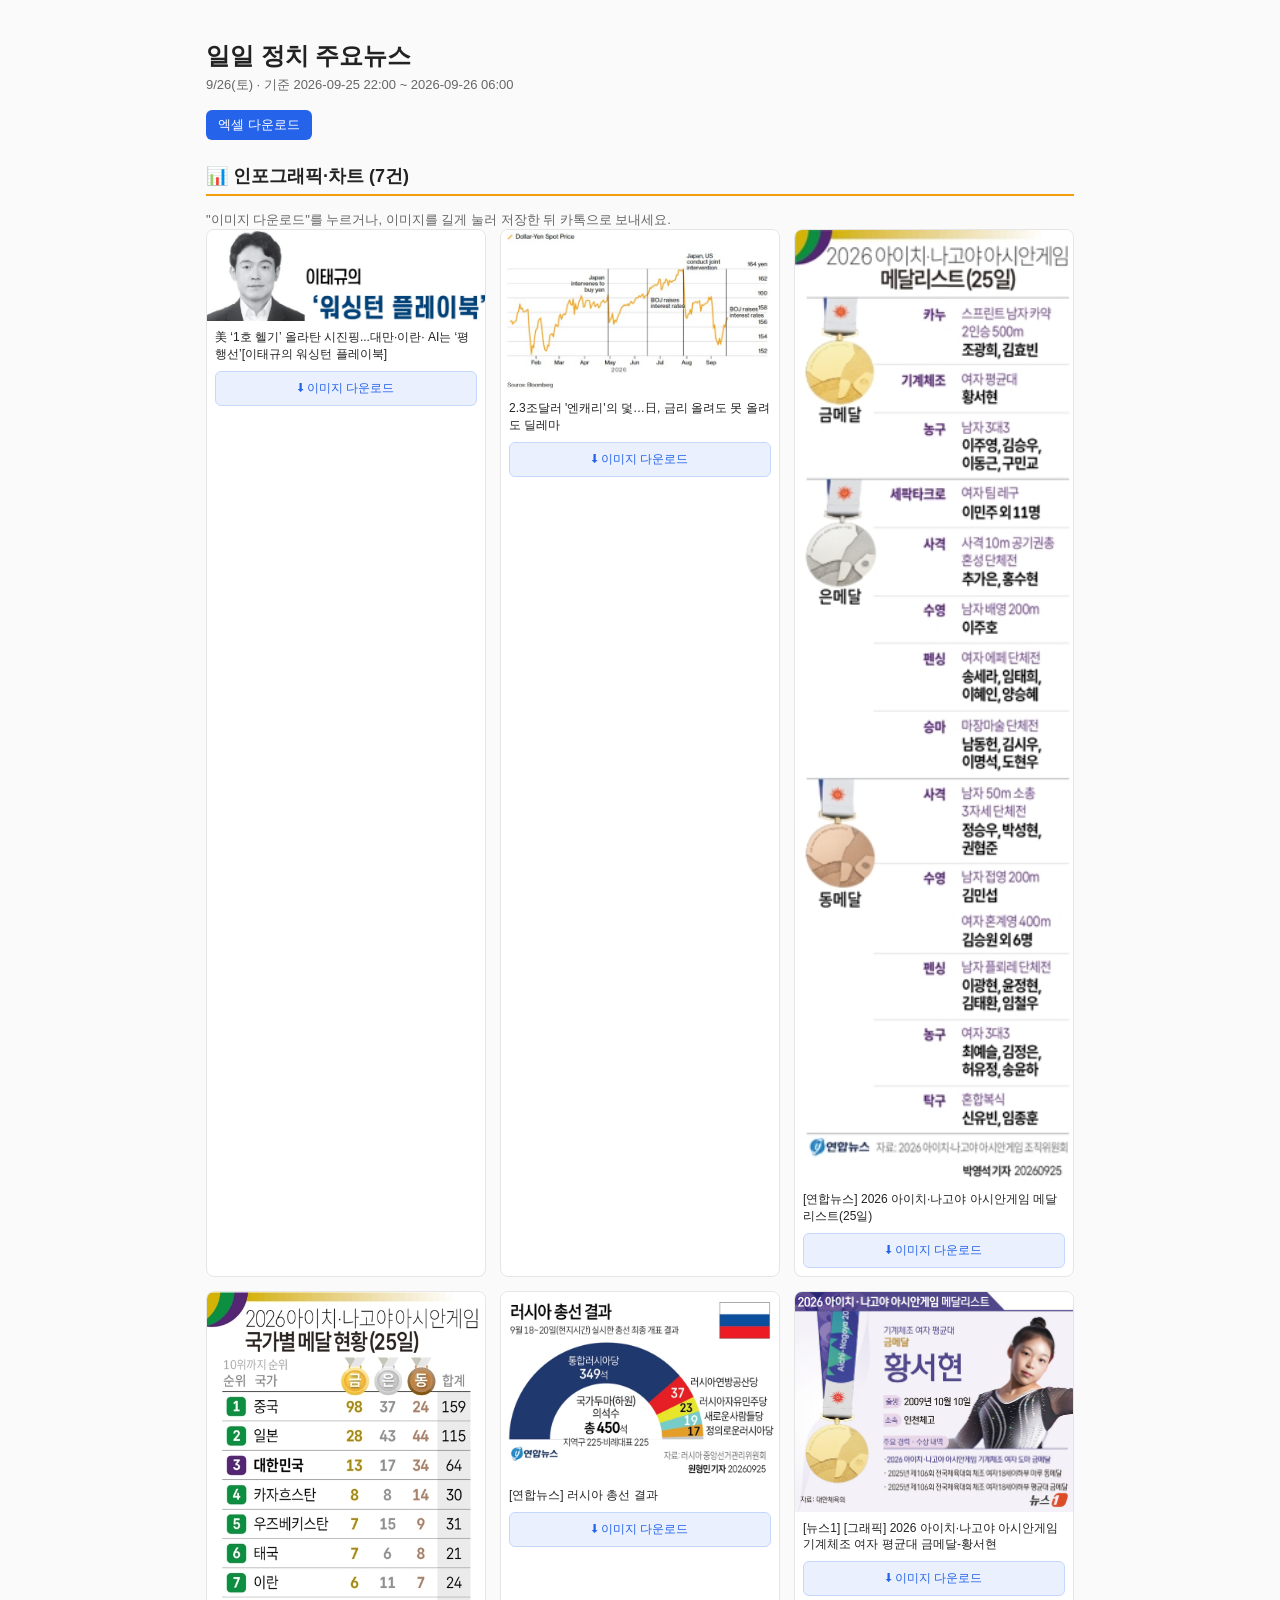
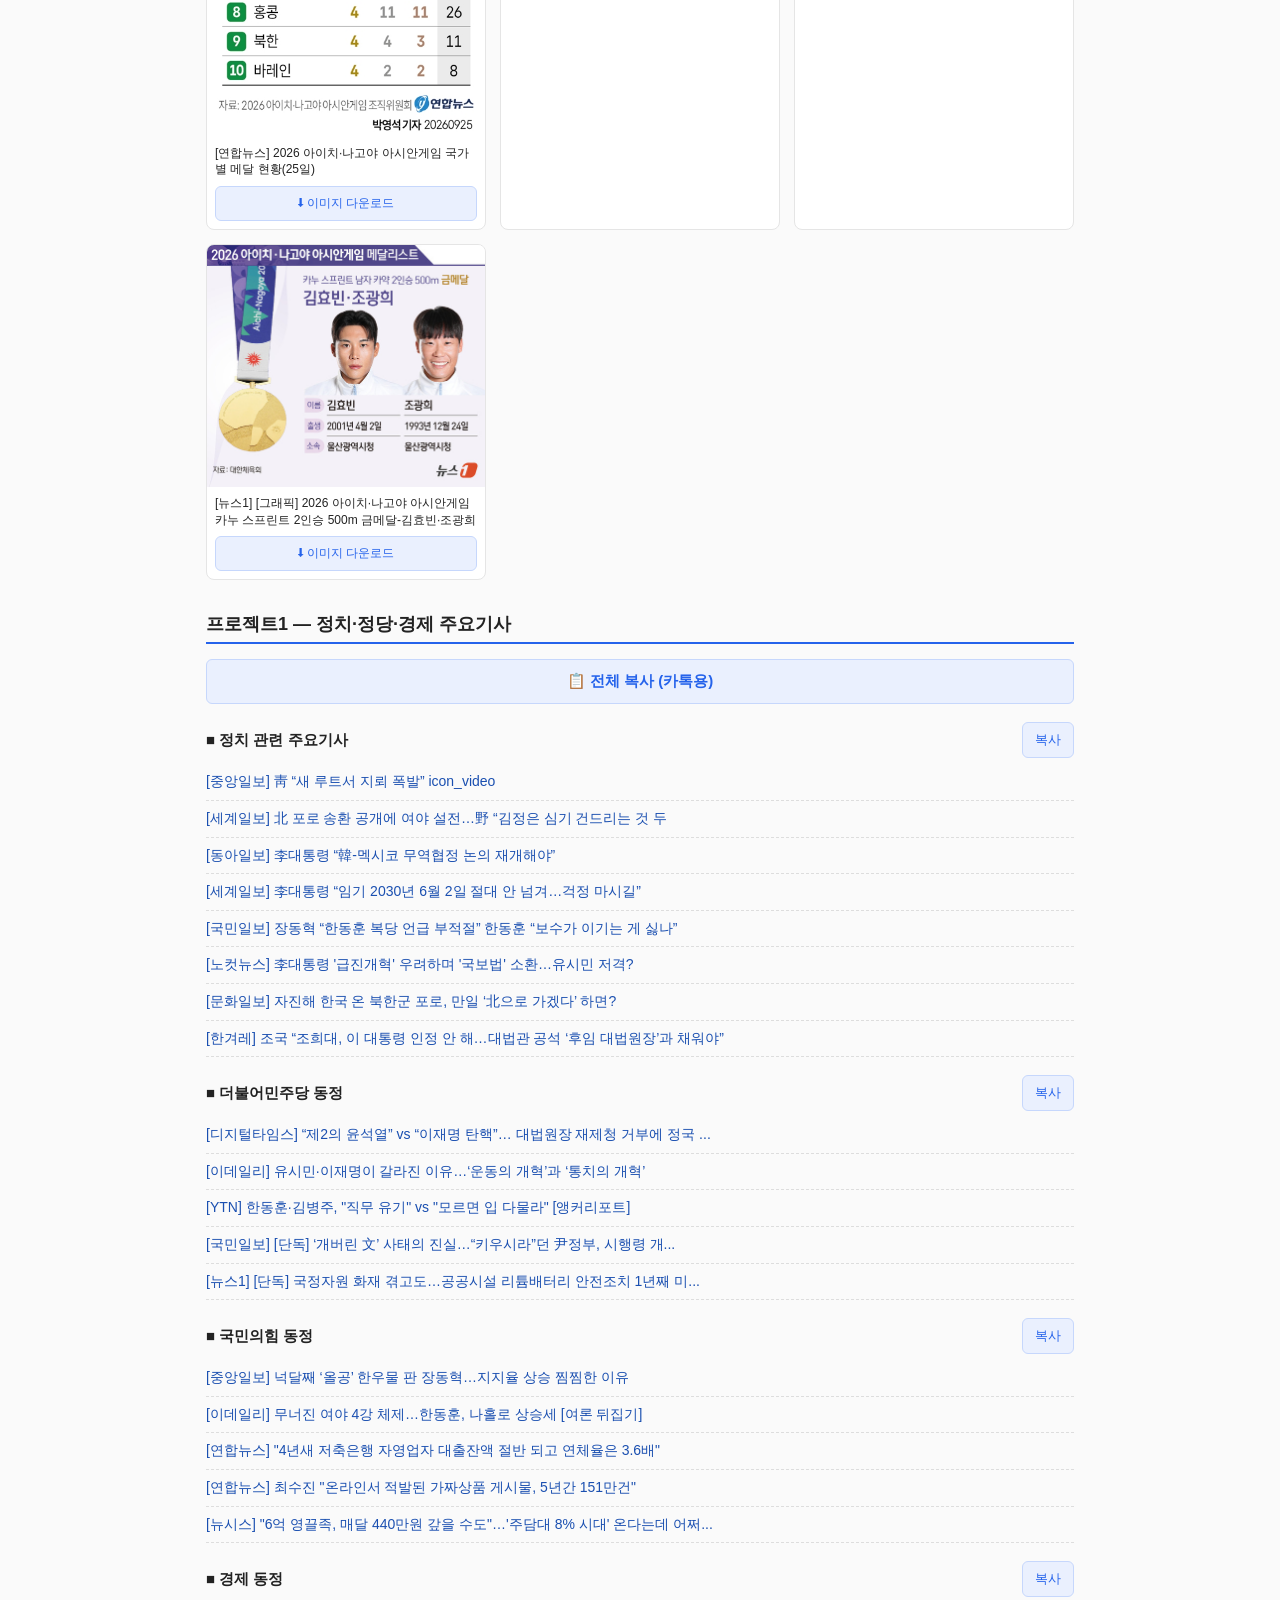
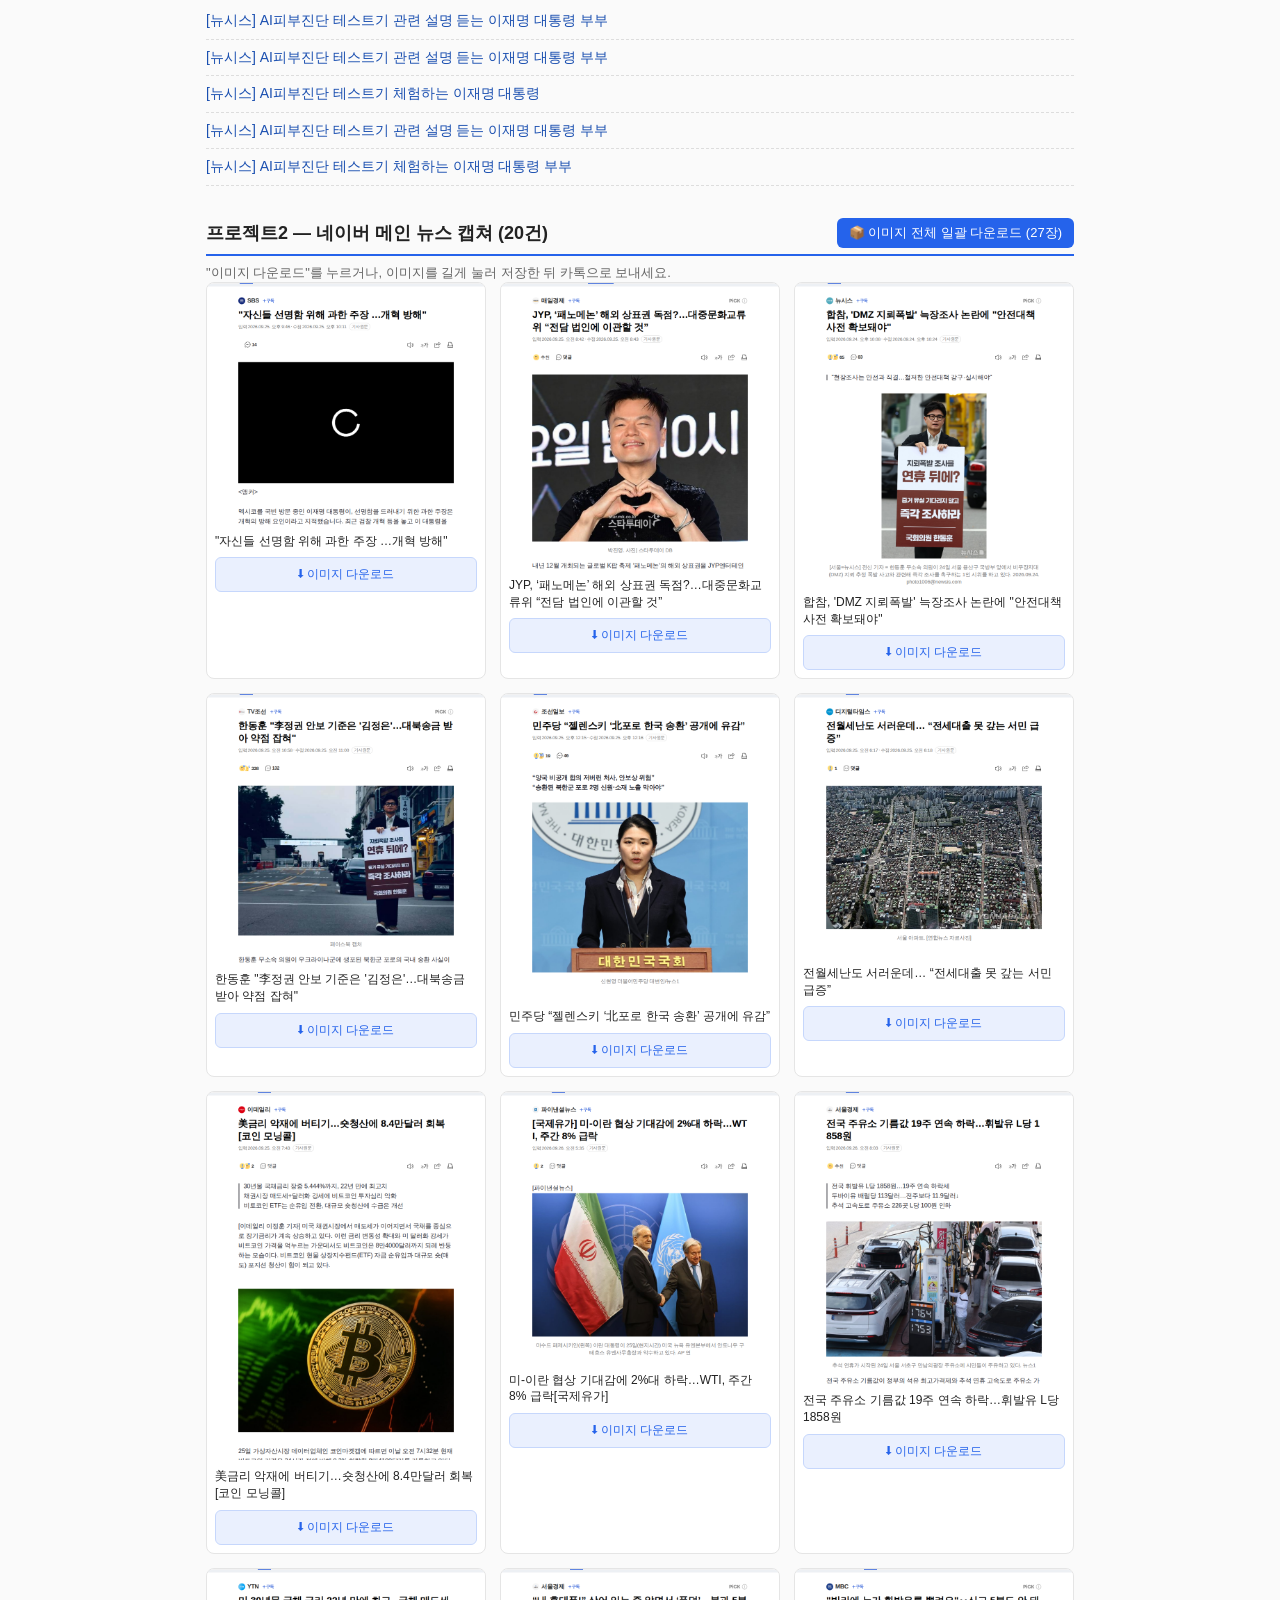
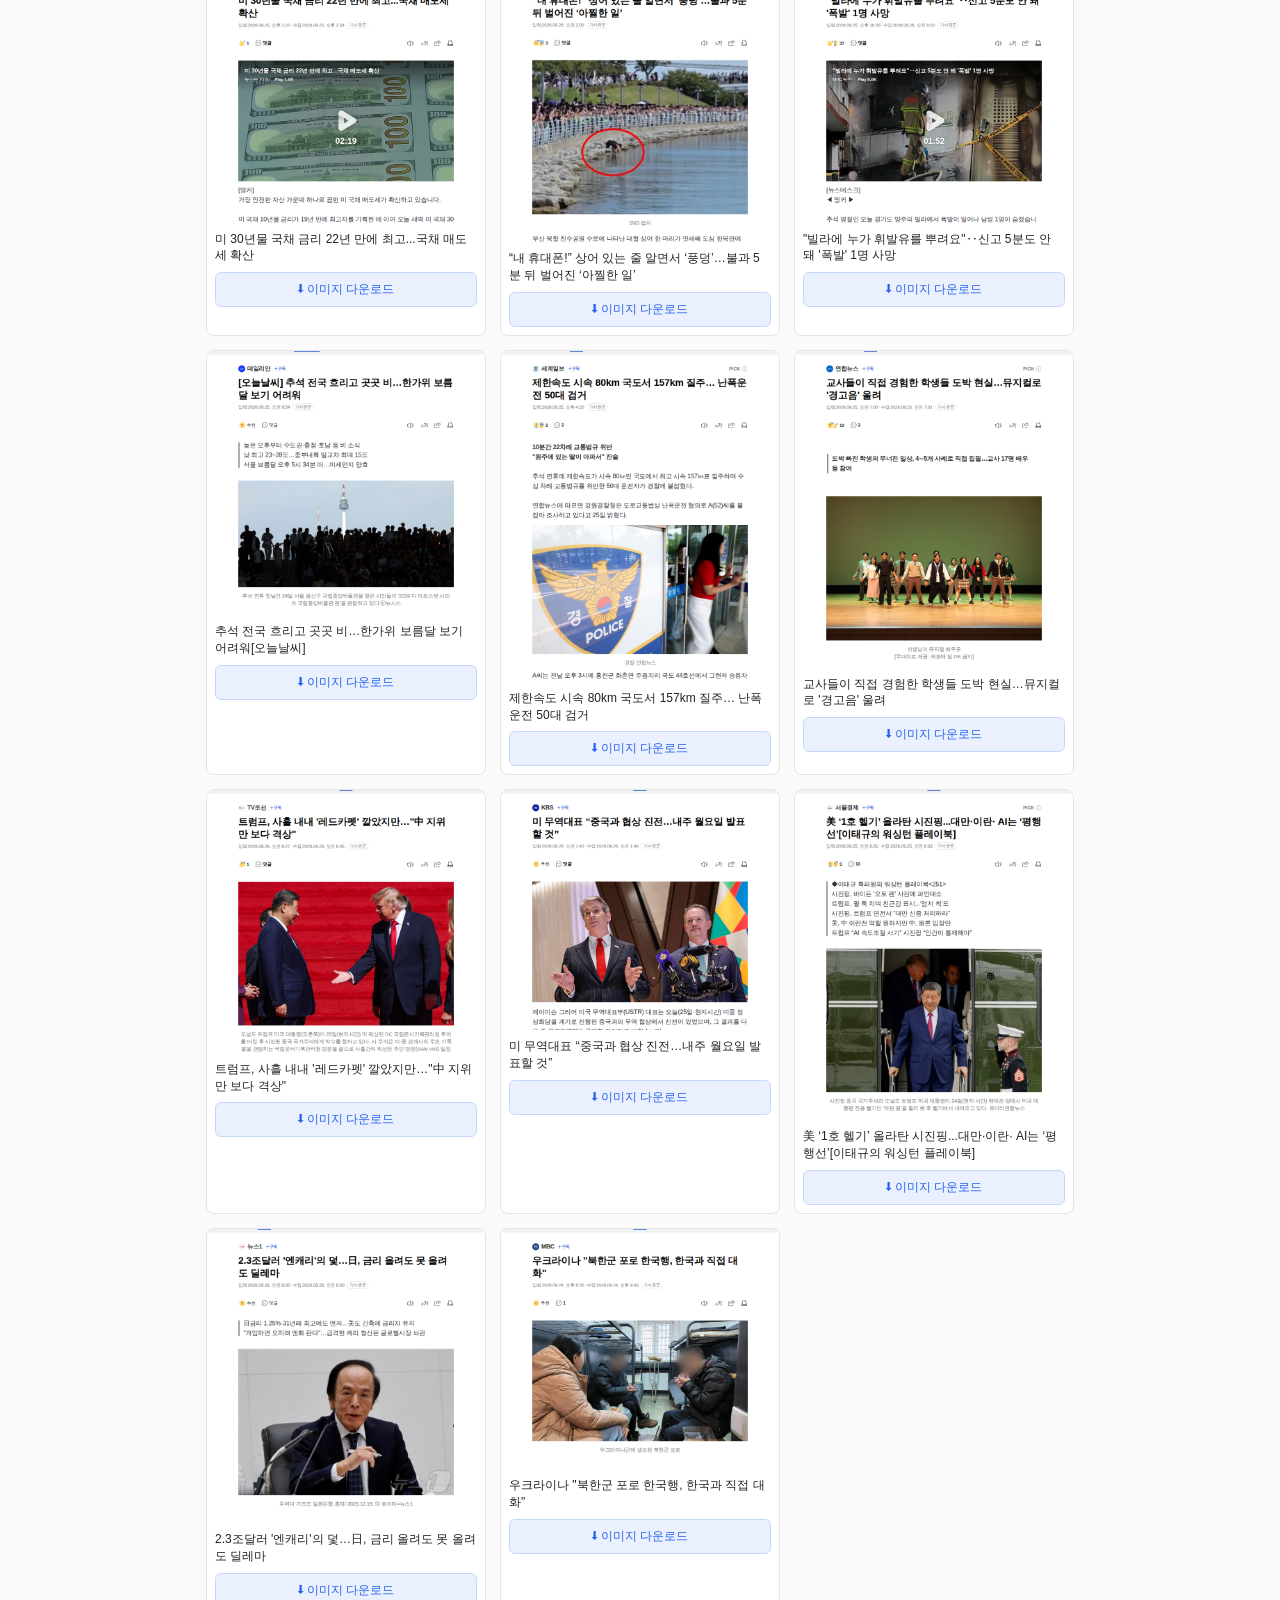
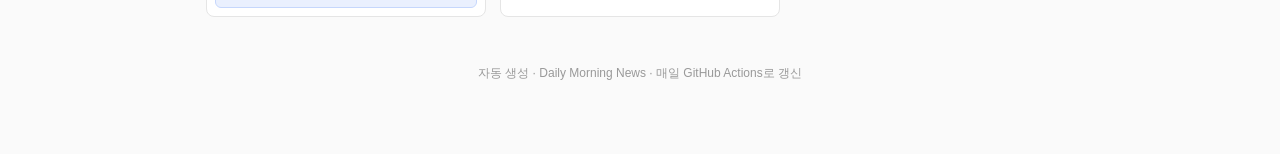
==== commit 39238c96: "Daily update 2026-09-25 23:48 UTC" ====
--- a/index.html
+++ b/index.html
@@ -3,50 +3,55 @@
 <head>
 <meta charset="UTF-8">
 <meta name="viewport" content="width=device-width, initial-scale=1.0">
-<title>일일 정치 주요뉴스 9/25(금)</title>
+<title>일일 정치 주요뉴스 9/26(토)</title>
 <link rel="stylesheet" href="style.css">
 </head>
 <body>
 <header>
   <h1>일일 정치 주요뉴스</h1>
-  <p class="date">9/25(금) · 기준 2026-09-24 22:00 ~ 2026-09-25 06:00</p>
+  <p class="date">9/26(토) · 기준 2026-09-25 22:00 ~ 2026-09-26 06:00</p>
   <p class="download">
     <a href="output/latest.xlsx">엑셀 다운로드</a>
   </p>
 </header>
 
 <section class="infographics">
-  <h2>📊 인포그래픽·차트 (6건)</h2>
+  <h2>📊 인포그래픽·차트 (7건)</h2>
   <p class="hint">"이미지 다운로드"를 누르거나, 이미지를 길게 눌러 저장한 뒤 카톡으로 보내세요.</p>
   <div class="gallery">
         <div class="card infographic-card">
-      <a class="card-thumb" href="https://n.news.naver.com/mnews/article/421/0009189983" target="_blank" rel="noopener"><img src="images/infographics/article_06_1.png" alt="추석 지나면 '청약 대어' 온다…4분기 7만3000가구 분양" loading="lazy"></a>
-      <span>추석 지나면 '청약 대어' 온다…4분기 7만3000가구 분양</span>
-      <a class="dl-btn" href="images/infographics/article_06_1.png" download="article_06_1.png">⬇ 이미지 다운로드</a>
-    </div>
-    <div class="card infographic-card">
-      <a class="card-thumb" href="https://www.yna.co.kr/view/GYH20260924000400044?section=graphic/index" target="_blank" rel="noopener"><img src="images/graphics/연합뉴스_01.jpg" alt="[연합뉴스] 2026 아이치·나고야 아시안게임 메달리스트(24일)" loading="lazy"></a>
-      <span>[연합뉴스] 2026 아이치·나고야 아시안게임 메달리스트(24일)</span>
+      <a class="card-thumb" href="https://n.news.naver.com/mnews/article/011/0004665297" target="_blank" rel="noopener"><img src="images/infographics/article_18_6.png" alt="美 ‘1호 헬기’ 올라탄 시진핑...대만·이란· AI는 ‘평행선’[이태규의 워싱턴 플레이북]" loading="lazy"></a>
+      <span>美 ‘1호 헬기’ 올라탄 시진핑...대만·이란· AI는 ‘평행선’[이태규의 워싱턴 플레이북]</span>
+      <a class="dl-btn" href="images/infographics/article_18_6.png" download="article_18_6.png">⬇ 이미지 다운로드</a>
+    </div>
+    <div class="card infographic-card">
+      <a class="card-thumb" href="https://n.news.naver.com/mnews/article/421/0009192024" target="_blank" rel="noopener"><img src="images/infographics/article_19_2.png" alt="2.3조달러 '엔캐리'의 덫…日, 금리 올려도 못 올려도 딜레마" loading="lazy"></a>
+      <span>2.3조달러 '엔캐리'의 덫…日, 금리 올려도 못 올려도 딜레마</span>
+      <a class="dl-btn" href="images/infographics/article_19_2.png" download="article_19_2.png">⬇ 이미지 다운로드</a>
+    </div>
+    <div class="card infographic-card">
+      <a class="card-thumb" href="https://www.yna.co.kr/view/GYH20260925000600044?section=graphic/index" target="_blank" rel="noopener"><img src="images/graphics/연합뉴스_01.jpg" alt="[연합뉴스] 2026 아이치·나고야 아시안게임 메달리스트(25일)" loading="lazy"></a>
+      <span>[연합뉴스] 2026 아이치·나고야 아시안게임 메달리스트(25일)</span>
       <a class="dl-btn" href="images/graphics/연합뉴스_01.jpg" download="연합뉴스_01.jpg">⬇ 이미지 다운로드</a>
     </div>
     <div class="card infographic-card">
-      <a class="card-thumb" href="https://www.yna.co.kr/view/GYH20260924000300044?section=graphic/index" target="_blank" rel="noopener"><img src="images/graphics/연합뉴스_02.jpg" alt="[연합뉴스] 2026 아이치·나고야 아시안게임 국가별 메달 현황(24일)" loading="lazy"></a>
-      <span>[연합뉴스] 2026 아이치·나고야 아시안게임 국가별 메달 현황(24일)</span>
+      <a class="card-thumb" href="https://www.yna.co.kr/view/GYH20260925000500044?section=graphic/index" target="_blank" rel="noopener"><img src="images/graphics/연합뉴스_02.jpg" alt="[연합뉴스] 2026 아이치·나고야 아시안게임 국가별 메달 현황(25일)" loading="lazy"></a>
+      <span>[연합뉴스] 2026 아이치·나고야 아시안게임 국가별 메달 현황(25일)</span>
       <a class="dl-btn" href="images/graphics/연합뉴스_02.jpg" download="연합뉴스_02.jpg">⬇ 이미지 다운로드</a>
     </div>
     <div class="card infographic-card">
-      <a class="card-thumb" href="https://www.news1.kr/photos/8125362" target="_blank" rel="noopener"><img src="images/graphics/뉴스1_03.jpg" alt="[뉴스1] [그래픽] 2026 아이치·나고야 아시안 게임 기계체조 여자 도마 금메달-여서정" loading="lazy"></a>
-      <span>[뉴스1] [그래픽] 2026 아이치·나고야 아시안 게임 기계체조 여자 도마 금메달-여서정</span>
-      <a class="dl-btn" href="images/graphics/뉴스1_03.jpg" download="뉴스1_03.jpg">⬇ 이미지 다운로드</a>
-    </div>
-    <div class="card infographic-card">
-      <a class="card-thumb" href="https://www.news1.kr/photos/8125046" target="_blank" rel="noopener"><img src="images/graphics/뉴스1_04.jpg" alt="[뉴스1] [그래픽] 2026 아이치·나고야 아시안 게임 카누 스프린트 남자 카약 4인승 500m 금메달-김효빈·장상원·조광희·최민규" loading="lazy"></a>
-      <span>[뉴스1] [그래픽] 2026 아이치·나고야 아시안 게임 카누 스프린트 남자 카약 4인승 500m 금메달-김효빈·장상원·조광희·최민규</span>
+      <a class="card-thumb" href="https://www.yna.co.kr/view/GYH20260925000400044?section=graphic/index" target="_blank" rel="noopener"><img src="images/graphics/연합뉴스_03.jpg" alt="[연합뉴스] 러시아 총선 결과" loading="lazy"></a>
+      <span>[연합뉴스] 러시아 총선 결과</span>
+      <a class="dl-btn" href="images/graphics/연합뉴스_03.jpg" download="연합뉴스_03.jpg">⬇ 이미지 다운로드</a>
+    </div>
+    <div class="card infographic-card">
+      <a class="card-thumb" href="https://www.news1.kr/photos/8126167" target="_blank" rel="noopener"><img src="images/graphics/뉴스1_04.jpg" alt="[뉴스1] [그래픽] 2026 아이치·나고야 아시안게임 기계체조 여자 평균대 금메달-황서현" loading="lazy"></a>
+      <span>[뉴스1] [그래픽] 2026 아이치·나고야 아시안게임 기계체조 여자 평균대 금메달-황서현</span>
       <a class="dl-btn" href="images/graphics/뉴스1_04.jpg" download="뉴스1_04.jpg">⬇ 이미지 다운로드</a>
     </div>
     <div class="card infographic-card">
-      <a class="card-thumb" href="https://www.news1.kr/photos/8121048" target="_blank" rel="noopener"><img src="images/graphics/뉴스1_05.jpg" alt="[뉴스1] [오늘의 그래픽] 기업 10곳 중 8곳 추석 연휴 '나흘'… 61% "상여금 지급"" loading="lazy"></a>
-      <span>[뉴스1] [오늘의 그래픽] 기업 10곳 중 8곳 추석 연휴 '나흘'… 61% "상여금 지급"</span>
+      <a class="card-thumb" href="https://www.news1.kr/photos/8125992" target="_blank" rel="noopener"><img src="images/graphics/뉴스1_05.jpg" alt="[뉴스1] [그래픽] 2026 아이치·나고야 아시안게임 카누 스프린트 2인승 500m 금메달-김효빈·조광희" loading="lazy"></a>
+      <span>[뉴스1] [그래픽] 2026 아이치·나고야 아시안게임 카누 스프린트 2인승 500m 금메달-김효빈·조광희</span>
       <a class="dl-btn" href="images/graphics/뉴스1_05.jpg" download="뉴스1_05.jpg">⬇ 이미지 다운로드</a>
     </div>
   </div>
@@ -61,14 +66,14 @@
       <button class="copy-btn" data-copy-target="sector-politics_main" type="button">복사</button>
     </div>
     <ul>
-    <li><a href="https://www.joongang.co.kr/article/25464706" target="_blank" rel="noopener">[중앙일보] 李 “우크라, 北포로 송환 비공개 합의 어겨”</a></li>
-    <li><a href="https://www.donga.com/news/NewsStand/article/all/20260925/134732463/1" target="_blank" rel="noopener">[동아일보] 韓-멕시코 정상회담…李대통령 “원유·공급망 협력채널출범”</a></li>
-    <li><a href="https://www.seoul.co.kr/news/politics/2026/09/25/20260925500006" target="_blank" rel="noopener">[서울신문] 李대통령 부부 추석 인사 “행복을 나누는 귀한 한가위 보내시길”</a></li>
-    <li><a href="https://www.segye.com/newsView/20260924506666" target="_blank" rel="noopener">[세계일보] "국민 속였다" 유시민 발언에…靑, 법적 대응 강경 검토</a></li>
-    <li><a href="https://www.donga.com/news/NewsStand/article/all/20260924/134731848/1" target="_blank" rel="noopener">[동아일보] 캐나다 총리 “美 군사행동 가능성 대비”</a></li>
-    <li><a href="https://www.segye.com/newsView/20260924510210" target="_blank" rel="noopener">[세계일보] 트럼프 "시진핑과 안보·기술·슈퍼지능 논의…평화번영 증진" 도널드 트럼프 미국 대통령은 24일(현지시간) 시진핑 중국 국가주석과의 미중 정상회담에서 "안보와 기술, 슈퍼지능(SI·트럼프 대통령이 AI를 바꿔 부르는 말)과 관련한 시급한 문제들을 논의할 것"이라고 밝혔다. 트럼프 대통령은 이날 백악관에서 열린 시 주석을 위한 국빈 환영식 연설에서 이같이 언급한 뒤 "오늘 우리가 이 분야에서 내릴 결정은 수십 년에 걸쳐 평화와 번영을 증진할 수 있다"고 말했다.그는 이어 "우리가 공동의 이익에 집중한다면</a></li>
-    <li><a href="https://www.khan.co.kr/article/202609241211001/?nv=stand" target="_blank" rel="noopener">[경향신문] 정치적 위기마다 ‘추석 반전’ 만든 이 대통령···이번에도 국정 운영 전환점 될까</a></li>
-    <li><a href="https://imnews.imbc.com/news/2026/politics/article/6853940_36911.html" target="_blank" rel="noopener">[MBC] 野, 'DMZ 지뢰 폭발' 현장조사 촉구‥"고의 지연은 이적 행위"</a></li>
+    <li><a href="https://www.joongang.co.kr/article/25464767" target="_blank" rel="noopener">[중앙일보] 靑 “새 루트서 지뢰 폭발” icon_video</a></li>
+    <li><a href="https://www.segye.com/newsView/20260925508510" target="_blank" rel="noopener">[세계일보] 北 포로 송환 공개에 여야 설전…野 “김정은 심기 건드리는 것 두</a></li>
+    <li><a href="https://www.donga.com/news/NewsStand/article/all/20260926/134733567/1" target="_blank" rel="noopener">[동아일보] 李대통령 “韓-멕시코 무역협정 논의 재개해야”</a></li>
+    <li><a href="https://www.segye.com/newsView/20260925506336" target="_blank" rel="noopener">[세계일보] 李대통령 “임기 2030년 6월 2일 절대 안 넘겨…걱정 마시길”</a></li>
+    <li><a href="https://www.kmib.co.kr/article/view.asp?arcid=9000017228&code=61111511&sid1=pol" target="_blank" rel="noopener">[국민일보] 장동혁 “한동훈 복당 언급 부적절” 한동훈 “보수가 이기는 게 싫나”</a></li>
+    <li><a href="https://www.nocutnews.co.kr/news/6583242" target="_blank" rel="noopener">[노컷뉴스] 李대통령 '급진개혁' 우려하며 '국보법' 소환…유시민 저격?</a></li>
+    <li><a href="https://www.munhwa.com/article/11619387" target="_blank" rel="noopener">[문화일보] 자진해 한국 온 북한군 포로, 만일 ‘北으로 가겠다’ 하면?</a></li>
+    <li><a href="https://www.hani.co.kr/arti/politics/assembly/1279476.html" target="_blank" rel="noopener">[한겨레] 조국 “조희대, 이 대통령 인정 안 해…대법관 공석 ‘후임 대법원장’과 채워야”</a></li>
     </ul>
   </div>
   <div class="sector">
@@ -77,11 +82,11 @@
       <button class="copy-btn" data-copy-target="sector-dp" type="button">복사</button>
     </div>
     <ul>
-    <li><a href="https://n.news.naver.com/article/421/0009190936" target="_blank" rel="noopener">[뉴스1] 조직 정비 마무리한 김민석, 이젠 민생 올인…"한땀 한땀 성과 노력"</a></li>
-    <li><a href="https://n.news.naver.com/article/028/0002824610" target="_blank" rel="noopener">[한겨레] ‘파워풀 대구’ 홍준표와 다른 추경호의 ‘소통 행보’…사법 리스크...</a></li>
-    <li><a href="https://n.news.naver.com/article/005/0001874966" target="_blank" rel="noopener">[국민일보] [단독] “점검 받다 이행 못할 판”…‘스튜어드십 코드’ 英·日 연 1회...</a></li>
-    <li><a href="https://n.news.naver.com/article/079/0004192813" target="_blank" rel="noopener">[노컷뉴스] 취임 한 달 김민석호…당정은 안정, 대외 위기는 고조</a></li>
-    <li><a href="https://n.news.naver.com/article/661/0000083846" target="_blank" rel="noopener">[JIBS] DMZ 폭발 사흘째 현장조사 못 들어가… 한동훈 1인 시위, 합참은 밤늦게...</a></li>
+    <li><a href="https://n.news.naver.com/article/029/0003049848" target="_blank" rel="noopener">[디지털타임스] “제2의 윤석열” vs “이재명 탄핵”… 대법원장 재제청 거부에 정국 ...</a></li>
+    <li><a href="https://n.news.naver.com/article/018/0006375569" target="_blank" rel="noopener">[이데일리] 유시민·이재명이 갈라진 이유…‘운동의 개혁’과 ‘통치의 개혁’</a></li>
+    <li><a href="https://n.news.naver.com/article/052/0002411169" target="_blank" rel="noopener">[YTN] 한동훈·김병주, "직무 유기" vs "모르면 입 다물라" [앵커리포트]</a></li>
+    <li><a href="https://n.news.naver.com/article/005/0001875037" target="_blank" rel="noopener">[국민일보] [단독] ‘개버린 文’ 사태의 진실…“키우시라”던 尹정부, 시행령 개...</a></li>
+    <li><a href="https://n.news.naver.com/article/421/0009191949" target="_blank" rel="noopener">[뉴스1] [단독] 국정자원 화재 겪고도…공공시설 리튬배터리 안전조치 1년째 미...</a></li>
     </ul>
   </div>
   <div class="sector">
@@ -90,11 +95,11 @@
       <button class="copy-btn" data-copy-target="sector-ppp" type="button">복사</button>
     </div>
     <ul>
-    <li><a href="https://n.news.naver.com/article/025/0003553723" target="_blank" rel="noopener">[중앙일보] “국힘 109명보다 잘 싸웠다”…‘김승원 낙마’ 한동훈의 득실</a></li>
-    <li><a href="https://n.news.naver.com/article/053/0000061762" target="_blank" rel="noopener">[조선일보] DMZ 지뢰조사 왜 늦어지나…한동훈 "즉각 해야" 합참 "안전대책 먼저"</a></li>
-    <li><a href="https://n.news.naver.com/article/018/0006375397" target="_blank" rel="noopener">[이데일리] “사실 왜곡” 합참 장문 해명했는데…10분 만에 한동훈 “한심”</a></li>
-    <li><a href="https://n.news.naver.com/article/079/0004192811" target="_blank" rel="noopener">[노컷뉴스] [단독]15만 명 몰린 '그냥드림'…실제 복지 연계는 '4% 미만'</a></li>
-    <li><a href="https://n.news.naver.com/article/079/0004192806" target="_blank" rel="noopener">[노컷뉴스] [단독]제재 763건 절반은 '경고'…'과징금 폭탄'의 이면</a></li>
+    <li><a href="https://n.news.naver.com/article/025/0003553826" target="_blank" rel="noopener">[중앙일보] 넉달째 ‘올공’ 한우물 판 장동혁…지지율 상승 찜찜한 이유</a></li>
+    <li><a href="https://n.news.naver.com/article/018/0006375565" target="_blank" rel="noopener">[이데일리] 무너진 여야 4강 체제…한동훈, 나홀로 상승세 [여론 뒤집기]</a></li>
+    <li><a href="https://n.news.naver.com/article/001/0016336635" target="_blank" rel="noopener">[연합뉴스] "4년새 저축은행 자영업자 대출잔액 절반 되고 연체율은 3.6배"</a></li>
+    <li><a href="https://n.news.naver.com/article/001/0016336638" target="_blank" rel="noopener">[연합뉴스] 최수진 "온라인서 적발된 가짜상품 게시물, 5년간 151만건"</a></li>
+    <li><a href="https://n.news.naver.com/article/003/0014213950" target="_blank" rel="noopener">[뉴시스] "6억 영끌족, 매달 440만원 갚을 수도"…'주담대 8% 시대' 온다는데 어쩌...</a></li>
     </ul>
   </div>
   <div class="sector">
@@ -103,11 +108,11 @@
       <button class="copy-btn" data-copy-target="sector-economy" type="button">복사</button>
     </div>
     <ul>
-    <li><a href="https://n.news.naver.com/article/009/0005739882" target="_blank" rel="noopener">[매일경제] [속보] “미중정상, 회담서 한반도·중동·우크라 문제 논의” <신화통...</a></li>
-    <li><a href="https://n.news.naver.com/article/422/0000909545" target="_blank" rel="noopener">[연합뉴스TV] [속보] 시진핑 "미중, 새 무역 합의 도달…세계 경제에 희소식"<신화통...</a></li>
-    <li><a href="https://n.news.naver.com/article/001/0016335410" target="_blank" rel="noopener">[연합뉴스] [속보] 시진핑 "미중, 새 무역 합의 도달…세계경제에 희소식"<신화통신...</a></li>
-    <li><a href="https://n.news.naver.com/article/003/0014212974" target="_blank" rel="noopener">[뉴시스] [속보]시진핑 "미중 AI 분야서 경쟁…협력할 수도"</a></li>
-    <li><a href="https://n.news.naver.com/article/008/0005418235" target="_blank" rel="noopener">[머니투데이] [속보]李대통령, 한-멕시코 회담…"한-멕시코 AI 협력 선언' 채택</a></li>
+    <li><a href="https://n.news.naver.com/article/003/0014213902" target="_blank" rel="noopener">[뉴시스] AI피부진단 테스트기 관련 설명 듣는 이재명 대통령 부부</a></li>
+    <li><a href="https://n.news.naver.com/article/003/0014213903" target="_blank" rel="noopener">[뉴시스] AI피부진단 테스트기 관련 설명 듣는 이재명 대통령 부부</a></li>
+    <li><a href="https://n.news.naver.com/article/003/0014213904" target="_blank" rel="noopener">[뉴시스] AI피부진단 테스트기 체험하는 이재명 대통령</a></li>
+    <li><a href="https://n.news.naver.com/article/003/0014213905" target="_blank" rel="noopener">[뉴시스] AI피부진단 테스트기 관련 설명 듣는 이재명 대통령 부부</a></li>
+    <li><a href="https://n.news.naver.com/article/003/0014213901" target="_blank" rel="noopener">[뉴시스] AI피부진단 테스트기 체험하는 이재명 대통령 부부</a></li>
     </ul>
   </div>
 </section>
@@ -115,108 +120,108 @@
 <section class="project2">
   <div class="section-head">
     <h2>프로젝트2 — 네이버 메인 뉴스 캡쳐 (20건)</h2>
-    <a class="zip-btn" href="output/images.zip">📦 이미지 전체 일괄 다운로드 (26장)</a>
+    <a class="zip-btn" href="output/images.zip">📦 이미지 전체 일괄 다운로드 (27장)</a>
   </div>
   <p class="hint">"이미지 다운로드"를 누르거나, 이미지를 길게 눌러 저장한 뒤 카톡으로 보내세요.</p>
   <div class="gallery">
         <div class="card">
-      <a class="card-thumb" href="https://n.news.naver.com/mnews/article/052/0002410854" target="_blank" rel="noopener"><img src="images/article_01.png" alt="유용원 의원 기자회견…"북 포로 2명 며칠전 한국 도착"" loading="lazy"></a>
-      <span>유용원 의원 기자회견…"북 포로 2명 며칠전 한국 도착"</span>
+      <a class="card-thumb" href="https://n.news.naver.com/mnews/article/055/0001391092" target="_blank" rel="noopener"><img src="images/article_01.png" alt=""자신들 선명함 위해 과한 주장 …개혁 방해"" loading="lazy"></a>
+      <span>"자신들 선명함 위해 과한 주장 …개혁 방해"</span>
       <a class="dl-btn" href="images/article_01.png" download="article_01.png">⬇ 이미지 다운로드</a>
     </div>
     <div class="card">
-      <a class="card-thumb" href="https://n.news.naver.com/mnews/article/008/0005418204" target="_blank" rel="noopener"><img src="images/article_02.png" alt="강신철, 추석 맞아 최전방 육군 7사단 방문…대비태세 점검, 장병 격려" loading="lazy"></a>
-      <span>강신철, 추석 맞아 최전방 육군 7사단 방문…대비태세 점검, 장병 격려</span>
+      <a class="card-thumb" href="https://n.news.naver.com/mnews/article/009/0005739905" target="_blank" rel="noopener"><img src="images/article_02.png" alt="JYP, ‘패노메논’ 해외 상표권 독점?…대중문화교류위 “전담 법인에 이관할 것”" loading="lazy"></a>
+      <span>JYP, ‘패노메논’ 해외 상표권 독점?…대중문화교류위 “전담 법인에 이관할 것”</span>
       <a class="dl-btn" href="images/article_02.png" download="article_02.png">⬇ 이미지 다운로드</a>
     </div>
     <div class="card">
-      <a class="card-thumb" href="https://n.news.naver.com/mnews/article/421/0009190967" target="_blank" rel="noopener"><img src="images/article_03.png" alt="李대통령, 최태원·구광모 등 멕시코 진출 기업인들과 현지 간담회" loading="lazy"></a>
-      <span>李대통령, 최태원·구광모 등 멕시코 진출 기업인들과 현지 간담회</span>
+      <a class="card-thumb" href="https://n.news.naver.com/mnews/article/003/0014212733" target="_blank" rel="noopener"><img src="images/article_03.png" alt="합참, 'DMZ 지뢰폭발' 늑장조사 논란에 "안전대책 사전 확보돼야"" loading="lazy"></a>
+      <span>합참, 'DMZ 지뢰폭발' 늑장조사 논란에 "안전대책 사전 확보돼야"</span>
       <a class="dl-btn" href="images/article_03.png" download="article_03.png">⬇ 이미지 다운로드</a>
     </div>
     <div class="card">
-      <a class="card-thumb" href="https://n.news.naver.com/mnews/article/003/0014212390" target="_blank" rel="noopener"><img src="images/article_04.png" alt="靑, 유시민 작가에 "근거 없는 비난성 주장 계속돼…대통령 검찰 개혁 의지 왜곡 유감"" loading="lazy"></a>
-      <span>靑, 유시민 작가에 "근거 없는 비난성 주장 계속돼…대통령 검찰 개혁 의지 왜곡 유감"</span>
+      <a class="card-thumb" href="https://n.news.naver.com/mnews/article/448/0000641388" target="_blank" rel="noopener"><img src="images/article_04.png" alt="한동훈 "李정권 안보 기준은 '김정은'…대북송금 받아 약점 잡혀"" loading="lazy"></a>
+      <span>한동훈 "李정권 안보 기준은 '김정은'…대북송금 받아 약점 잡혀"</span>
       <a class="dl-btn" href="images/article_04.png" download="article_04.png">⬇ 이미지 다운로드</a>
     </div>
     <div class="card">
-      <a class="card-thumb" href="https://n.news.naver.com/mnews/article/214/0001525706" target="_blank" rel="noopener"><img src="images/article_05.png" alt="野, 'DMZ 지뢰 폭발' 현장조사 촉구‥"고의 지연은 이적 행위"" loading="lazy"></a>
-      <span>野, 'DMZ 지뢰 폭발' 현장조사 촉구‥"고의 지연은 이적 행위"</span>
+      <a class="card-thumb" href="https://n.news.naver.com/mnews/article/023/0004000380" target="_blank" rel="noopener"><img src="images/article_05.png" alt="민주당 “젤렌스키 ‘北포로 한국 송환’ 공개에 유감”" loading="lazy"></a>
+      <span>민주당 “젤렌스키 ‘北포로 한국 송환’ 공개에 유감”</span>
       <a class="dl-btn" href="images/article_05.png" download="article_05.png">⬇ 이미지 다운로드</a>
     </div>
     <div class="card">
-      <a class="card-thumb" href="https://n.news.naver.com/mnews/article/421/0009189983" target="_blank" rel="noopener"><img src="images/article_06.png" alt="추석 지나면 '청약 대어' 온다…4분기 7만3000가구 분양" loading="lazy"></a>
-      <span>추석 지나면 '청약 대어' 온다…4분기 7만3000가구 분양</span>
+      <a class="card-thumb" href="https://n.news.naver.com/mnews/article/029/0003049788" target="_blank" rel="noopener"><img src="images/article_06.png" alt="전월세난도 서러운데… “전세대출 못 갚는 서민 급증”" loading="lazy"></a>
+      <span>전월세난도 서러운데… “전세대출 못 갚는 서민 급증”</span>
       <a class="dl-btn" href="images/article_06.png" download="article_06.png">⬇ 이미지 다운로드</a>
     </div>
     <div class="card">
-      <a class="card-thumb" href="https://n.news.naver.com/mnews/article/081/0003683398" target="_blank" rel="noopener"><img src="images/article_07.png" alt="“추석 지나면 도로 24만전자?” 안절부절 개미들…31%의 확률이었다는데 [내가샀다]" loading="lazy"></a>
-      <span>“추석 지나면 도로 24만전자?” 안절부절 개미들…31%의 확률이었다는데 [내가샀다]</span>
+      <a class="card-thumb" href="https://n.news.naver.com/mnews/article/018/0006375436" target="_blank" rel="noopener"><img src="images/article_07.png" alt="美금리 악재에 버티기…숏청산에 8.4만달러 회복[코인 모닝콜]" loading="lazy"></a>
+      <span>美금리 악재에 버티기…숏청산에 8.4만달러 회복[코인 모닝콜]</span>
       <a class="dl-btn" href="images/article_07.png" download="article_07.png">⬇ 이미지 다운로드</a>
     </div>
     <div class="card">
-      <a class="card-thumb" href="https://n.news.naver.com/mnews/article/417/0001159210" target="_blank" rel="noopener"><img src="images/article_08.png" alt="코인과세 D-100, 정부 "예정대로"…해외 유출, 환율 급등 우려" loading="lazy"></a>
-      <span>코인과세 D-100, 정부 "예정대로"…해외 유출, 환율 급등 우려</span>
+      <a class="card-thumb" href="https://n.news.naver.com/mnews/article/014/0005580883" target="_blank" rel="noopener"><img src="images/article_08.png" alt="미-이란 협상 기대감에 2%대 하락…WTI, 주간 8% 급락[국제유가]" loading="lazy"></a>
+      <span>미-이란 협상 기대감에 2%대 하락…WTI, 주간 8% 급락[국제유가]</span>
       <a class="dl-btn" href="images/article_08.png" download="article_08.png">⬇ 이미지 다운로드</a>
     </div>
     <div class="card">
-      <a class="card-thumb" href="https://n.news.naver.com/mnews/article/448/0000641179" target="_blank" rel="noopener"><img src="images/article_09.png" alt="[단독] '레버리지 ETF' 손실 규모 첫 확인…개인 투자자, 증권사 1곳서만 4200억 잃어" loading="lazy"></a>
-      <span>[단독] '레버리지 ETF' 손실 규모 첫 확인…개인 투자자, 증권사 1곳서만 4200억 잃어</span>
+      <a class="card-thumb" href="https://n.news.naver.com/mnews/article/011/0004665428" target="_blank" rel="noopener"><img src="images/article_09.png" alt="전국 주유소 기름값 19주 연속 하락…휘발유 L당 1858원" loading="lazy"></a>
+      <span>전국 주유소 기름값 19주 연속 하락…휘발유 L당 1858원</span>
       <a class="dl-btn" href="images/article_09.png" download="article_09.png">⬇ 이미지 다운로드</a>
     </div>
     <div class="card">
-      <a class="card-thumb" href="https://n.news.naver.com/mnews/article/081/0003683389" target="_blank" rel="noopener"><img src="images/article_10.png" alt="‘6억 성과급’ 삼성 반도체, ‘200만원 의자’에 앉아서 일한다…복지 어떻길래" loading="lazy"></a>
-      <span>‘6억 성과급’ 삼성 반도체, ‘200만원 의자’에 앉아서 일한다…복지 어떻길래</span>
+      <a class="card-thumb" href="https://n.news.naver.com/mnews/article/052/0002411093" target="_blank" rel="noopener"><img src="images/article_10.png" alt="미 30년물 국채 금리 22년 만에 최고...국채 매도세 확산" loading="lazy"></a>
+      <span>미 30년물 국채 금리 22년 만에 최고...국채 매도세 확산</span>
       <a class="dl-btn" href="images/article_10.png" download="article_10.png">⬇ 이미지 다운로드</a>
     </div>
     <div class="card">
-      <a class="card-thumb" href="https://n.news.naver.com/mnews/article/028/0002824603" target="_blank" rel="noopener"><img src="images/article_11.png" alt="비구름에 숨은 한가위 보름달…25일 전국에 빗방울" loading="lazy"></a>
-      <span>비구름에 숨은 한가위 보름달…25일 전국에 빗방울</span>
+      <a class="card-thumb" href="https://n.news.naver.com/mnews/article/011/0004665410" target="_blank" rel="noopener"><img src="images/article_11.png" alt="“내 휴대폰!” 상어 있는 줄 알면서 ‘풍덩’…불과 5분 뒤 벌어진 ‘아찔한 일’" loading="lazy"></a>
+      <span>“내 휴대폰!” 상어 있는 줄 알면서 ‘풍덩’…불과 5분 뒤 벌어진 ‘아찔한 일’</span>
       <a class="dl-btn" href="images/article_11.png" download="article_11.png">⬇ 이미지 다운로드</a>
     </div>
     <div class="card">
-      <a class="card-thumb" href="https://n.news.naver.com/mnews/article/009/0005739754" target="_blank" rel="noopener"><img src="images/article_12.png" alt="[속보] 연휴 첫날 고속도로 정체 극심…서울→부산 최대 9시간 30분" loading="lazy"></a>
-      <span>[속보] 연휴 첫날 고속도로 정체 극심…서울→부산 최대 9시간 30분</span>
+      <a class="card-thumb" href="https://n.news.naver.com/mnews/article/214/0001525859" target="_blank" rel="noopener"><img src="images/article_12.png" alt=""빌라에 누가 휘발유를 뿌려요"‥신고 5분도 안 돼 '폭발' 1명 사망" loading="lazy"></a>
+      <span>"빌라에 누가 휘발유를 뿌려요"‥신고 5분도 안 돼 '폭발' 1명 사망</span>
       <a class="dl-btn" href="images/article_12.png" download="article_12.png">⬇ 이미지 다운로드</a>
     </div>
     <div class="card">
-      <a class="card-thumb" href="https://n.news.naver.com/mnews/article/016/0002701565" target="_blank" rel="noopener"><img src="images/article_13.png" alt="‘아침은 사골우거지국’ 윤석열·김건희 세 번째 ‘부부 옥중 명절’…특식·접견·전화 없다 [세상&]" loading="lazy"></a>
-      <span>‘아침은 사골우거지국’ 윤석열·김건희 세 번째 ‘부부 옥중 명절’…특식·접견·전화 없다 [세상&]</span>
+      <a class="card-thumb" href="https://n.news.naver.com/mnews/article/119/0003136296" target="_blank" rel="noopener"><img src="images/article_13.png" alt="추석 전국 흐리고 곳곳 비…한가위 보름달 보기 어려워[오늘날씨]" loading="lazy"></a>
+      <span>추석 전국 흐리고 곳곳 비…한가위 보름달 보기 어려워[오늘날씨]</span>
       <a class="dl-btn" href="images/article_13.png" download="article_13.png">⬇ 이미지 다운로드</a>
     </div>
     <div class="card">
-      <a class="card-thumb" href="https://n.news.naver.com/mnews/article/014/0005580622" target="_blank" rel="noopener"><img src="images/article_14.png" alt="여수 섬박람회, 부캉이 게 섰거라...26일 QWER K팝 콘서트" loading="lazy"></a>
-      <span>여수 섬박람회, 부캉이 게 섰거라...26일 QWER K팝 콘서트</span>
+      <a class="card-thumb" href="https://n.news.naver.com/mnews/article/022/0004161790" target="_blank" rel="noopener"><img src="images/article_14.png" alt="제한속도 시속 80km 국도서 157km 질주… 난폭운전 50대 검거" loading="lazy"></a>
+      <span>제한속도 시속 80km 국도서 157km 질주… 난폭운전 50대 검거</span>
       <a class="dl-btn" href="images/article_14.png" download="article_14.png">⬇ 이미지 다운로드</a>
     </div>
     <div class="card">
-      <a class="card-thumb" href="https://n.news.naver.com/mnews/article/001/0016335470" target="_blank" rel="noopener"><img src="images/article_15.png" alt="탈세 유튜버에 칼 빼든 국세청…작년 17명에 239억원 부과" loading="lazy"></a>
-      <span>탈세 유튜버에 칼 빼든 국세청…작년 17명에 239억원 부과</span>
+      <a class="card-thumb" href="https://n.news.naver.com/mnews/article/001/0016335476" target="_blank" rel="noopener"><img src="images/article_15.png" alt="교사들이 직접 경험한 학생들 도박 현실…뮤지컬로 '경고음' 울려" loading="lazy"></a>
+      <span>교사들이 직접 경험한 학생들 도박 현실…뮤지컬로 '경고음' 울려</span>
       <a class="dl-btn" href="images/article_15.png" download="article_15.png">⬇ 이미지 다운로드</a>
     </div>
     <div class="card">
-      <a class="card-thumb" href="https://n.news.naver.com/mnews/article/092/0002438711" target="_blank" rel="noopener"><img src="images/article_16.png" alt="미중 정상회담 D-1…AI 개발 속도·안전관리 접점 찾을까" loading="lazy"></a>
-      <span>미중 정상회담 D-1…AI 개발 속도·안전관리 접점 찾을까</span>
+      <a class="card-thumb" href="https://n.news.naver.com/mnews/article/448/0000641485" target="_blank" rel="noopener"><img src="images/article_16.png" alt="트럼프, 사흘 내내 '레드카펫' 깔았지만…"中 지위만 보다 격상"" loading="lazy"></a>
+      <span>트럼프, 사흘 내내 '레드카펫' 깔았지만…"中 지위만 보다 격상"</span>
       <a class="dl-btn" href="images/article_16.png" download="article_16.png">⬇ 이미지 다운로드</a>
     </div>
     <div class="card">
-      <a class="card-thumb" href="https://n.news.naver.com/mnews/article/056/0012262956" target="_blank" rel="noopener"><img src="images/article_17.png" alt="김선경 北외무성 부상 뉴욕 도착…28일 유엔총회서 연설" loading="lazy"></a>
-      <span>김선경 北외무성 부상 뉴욕 도착…28일 유엔총회서 연설</span>
+      <a class="card-thumb" href="https://n.news.naver.com/mnews/article/056/0012263434" target="_blank" rel="noopener"><img src="images/article_17.png" alt="미 무역대표 “중국과 협상 진전…내주 월요일 발표할 것”" loading="lazy"></a>
+      <span>미 무역대표 “중국과 협상 진전…내주 월요일 발표할 것”</span>
       <a class="dl-btn" href="images/article_17.png" download="article_17.png">⬇ 이미지 다운로드</a>
     </div>
     <div class="card">
-      <a class="card-thumb" href="https://n.news.naver.com/mnews/article/119/0003136253" target="_blank" rel="noopener"><img src="images/article_18.png" alt="시진핑, 트럼프 면전서 대만 '레드라인'…“독립 반대 견지하라” [미중정상회담]" loading="lazy"></a>
-      <span>시진핑, 트럼프 면전서 대만 '레드라인'…“독립 반대 견지하라” [미중정상회담]</span>
+      <a class="card-thumb" href="https://n.news.naver.com/mnews/article/011/0004665297" target="_blank" rel="noopener"><img src="images/article_18.png" alt="美 ‘1호 헬기’ 올라탄 시진핑...대만·이란· AI는 ‘평행선’[이태규의 워싱턴 플레이북]" loading="lazy"></a>
+      <span>美 ‘1호 헬기’ 올라탄 시진핑...대만·이란· AI는 ‘평행선’[이태규의 워싱턴 플레이북]</span>
       <a class="dl-btn" href="images/article_18.png" download="article_18.png">⬇ 이미지 다운로드</a>
     </div>
     <div class="card">
-      <a class="card-thumb" href="https://n.news.naver.com/mnews/article/469/0000955923" target="_blank" rel="noopener"><img src="images/article_19.png" alt="3시간 20분 백악관 머문 시진핑 "미국, 대만 독립 반대해야"" loading="lazy"></a>
-      <span>3시간 20분 백악관 머문 시진핑 "미국, 대만 독립 반대해야"</span>
+      <a class="card-thumb" href="https://n.news.naver.com/mnews/article/421/0009192024" target="_blank" rel="noopener"><img src="images/article_19.png" alt="2.3조달러 '엔캐리'의 덫…日, 금리 올려도 못 올려도 딜레마" loading="lazy"></a>
+      <span>2.3조달러 '엔캐리'의 덫…日, 금리 올려도 못 올려도 딜레마</span>
       <a class="dl-btn" href="images/article_19.png" download="article_19.png">⬇ 이미지 다운로드</a>
     </div>
     <div class="card">
-      <a class="card-thumb" href="https://n.news.naver.com/mnews/article/057/0001970650" target="_blank" rel="noopener"><img src="images/article_20.png" alt="트럼프, "위대한 지도자" 1시간 기다려 '황제 의전'…시진핑, 건강이상설 불식" loading="lazy"></a>
-      <span>트럼프, "위대한 지도자" 1시간 기다려 '황제 의전'…시진핑, 건강이상설 불식</span>
+      <a class="card-thumb" href="https://n.news.naver.com/mnews/article/214/0001525731" target="_blank" rel="noopener"><img src="images/article_20.png" alt="우크라이나 "북한군 포로 한국행, 한국과 직접 대화"" loading="lazy"></a>
+      <span>우크라이나 "북한군 포로 한국행, 한국과 직접 대화"</span>
       <a class="dl-btn" href="images/article_20.png" download="article_20.png">⬇ 이미지 다운로드</a>
     </div>
   </div>
@@ -227,7 +232,7 @@
 </footer>
 
 <div id="copy-toast" class="toast" hidden>복사됨!</div>
-<script id="copy-data" type="application/json">{"sector-politics_main": "■ 정치 관련 주요기사 9/25(금)\n\n[중앙일보] 李 “우크라, 北포로 송환 비공개 합의 어겨”\nhttps://www.joongang.co.kr/article/25464706\n\n[동아일보] 韓-멕시코 정상회담…李대통령 “원유·공급망 협력채널출범”\nhttps://www.donga.com/news/NewsStand/article/all/20260925/134732463/1\n\n[서울신문] 李대통령 부부 추석 인사 “행복을 나누는 귀한 한가위 보내시길”\nhttps://www.seoul.co.kr/news/politics/2026/09/25/20260925500006\n\n[세계일보] \"국민 속였다\" 유시민 발언에…靑, 법적 대응 강경 검토\nhttps://www.segye.com/newsView/20260924506666\n\n[동아일보] 캐나다 총리 “美 군사행동 가능성 대비”\nhttps://www.donga.com/news/NewsStand/article/all/20260924/134731848/1\n\n[세계일보] 트럼프 \"시진핑과 안보·기술·슈퍼지능 논의…평화번영 증진\" 도널드 트럼프 미국 대통령은 24일(현지시간) 시진핑 중국 국가주석과의 미중 정상회담에서 \"안보와 기술, 슈퍼지능(SI·트럼프 대통령이 AI를 바꿔 부르는 말)과 관련한 시급한 문제들을 논의할 것\"이라고 밝혔다. 트럼프 대통령은 이날 백악관에서 열린 시 주석을 위한 국빈 환영식 연설에서 이같이 언급한 뒤 \"오늘 우리가 이 분야에서 내릴 결정은 수십 년에 걸쳐 평화와 번영을 증진할 수 있다\"고 말했다.그는 이어 \"우리가 공동의 이익에 집중한다면\nhttps://www.segye.com/newsView/20260924510210\n\n[경향신문] 정치적 위기마다 ‘추석 반전’ 만든 이 대통령···이번에도 국정 운영 전환점 될까\nhttps://www.khan.co.kr/article/202609241211001/?nv=stand\n\n[MBC] 野, 'DMZ 지뢰 폭발' 현장조사 촉구‥\"고의 지연은 이적 행위\"\nhttps://imnews.imbc.com/news/2026/politics/article/6853940_36911.html", "sector-dp": "■ 더불어민주당 동정\n\n[뉴스1] 조직 정비 마무리한 김민석, 이젠 민생 올인…\"한땀 한땀 성과 노력\"\nhttps://n.news.naver.com/article/421/0009190936\n\n[한겨레] ‘파워풀 대구’ 홍준표와 다른 추경호의 ‘소통 행보’…사법 리스크...\nhttps://n.news.naver.com/article/028/0002824610\n\n[국민일보] [단독] “점검 받다 이행 못할 판”…‘스튜어드십 코드’ 英·日 연 1회...\nhttps://n.news.naver.com/article/005/0001874966\n\n[노컷뉴스] 취임 한 달 김민석호…당정은 안정, 대외 위기는 고조\nhttps://n.news.naver.com/article/079/0004192813\n\n[JIBS] DMZ 폭발 사흘째 현장조사 못 들어가… 한동훈 1인 시위, 합참은 밤늦게...\nhttps://n.news.naver.com/article/661/0000083846", "sector-ppp": "■ 국민의힘 동정\n\n[중앙일보] “국힘 109명보다 잘 싸웠다”…‘김승원 낙마’ 한동훈의 득실\nhttps://n.news.naver.com/article/025/0003553723\n\n[조선일보] DMZ 지뢰조사 왜 늦어지나…한동훈 \"즉각 해야\" 합참 \"안전대책 먼저\"\nhttps://n.news.naver.com/article/053/0000061762\n\n[이데일리] “사실 왜곡” 합참 장문 해명했는데…10분 만에 한동훈 “한심”\nhttps://n.news.naver.com/article/018/0006375397\n\n[노컷뉴스] [단독]15만 명 몰린 '그냥드림'…실제 복지 연계는 '4% 미만'\nhttps://n.news.naver.com/article/079/0004192811\n\n[노컷뉴스] [단독]제재 763건 절반은 '경고'…'과징금 폭탄'의 이면\nhttps://n.news.naver.com/article/079/0004192806", "sector-economy": "■ 경제 동정\n\n[매일경제] [속보] “미중정상, 회담서 한반도·중동·우크라 문제 논의” <신화통...\nhttps://n.news.naver.com/article/009/0005739882\n\n[연합뉴스TV] [속보] 시진핑 \"미중, 새 무역 합의 도달…세계 경제에 희소식\"<신화통...\nhttps://n.news.naver.com/article/422/0000909545\n\n[연합뉴스] [속보] 시진핑 \"미중, 새 무역 합의 도달…세계경제에 희소식\"<신화통신...\nhttps://n.news.naver.com/article/001/0016335410\n\n[뉴시스] [속보]시진핑 \"미중 AI 분야서 경쟁…협력할 수도\"\nhttps://n.news.naver.com/article/003/0014212974\n\n[머니투데이] [속보]李대통령, 한-멕시코 회담…\"한-멕시코 AI 협력 선언' 채택\nhttps://n.news.naver.com/article/008/0005418235", "copy-all-text": "■ 정치 관련 주요기사 9/25(금)\n\n[중앙일보] 李 “우크라, 北포로 송환 비공개 합의 어겨”\nhttps://www.joongang.co.kr/article/25464706\n\n[동아일보] 韓-멕시코 정상회담…李대통령 “원유·공급망 협력채널출범”\nhttps://www.donga.com/news/NewsStand/article/all/20260925/134732463/1\n\n[서울신문] 李대통령 부부 추석 인사 “행복을 나누는 귀한 한가위 보내시길”\nhttps://www.seoul.co.kr/news/politics/2026/09/25/20260925500006\n\n[세계일보] \"국민 속였다\" 유시민 발언에…靑, 법적 대응 강경 검토\nhttps://www.segye.com/newsView/20260924506666\n\n[동아일보] 캐나다 총리 “美 군사행동 가능성 대비”\nhttps://www.donga.com/news/NewsStand/article/all/20260924/134731848/1\n\n[세계일보] 트럼프 \"시진핑과 안보·기술·슈퍼지능 논의…평화번영 증진\" 도널드 트럼프 미국 대통령은 24일(현지시간) 시진핑 중국 국가주석과의 미중 정상회담에서 \"안보와 기술, 슈퍼지능(SI·트럼프 대통령이 AI를 바꿔 부르는 말)과 관련한 시급한 문제들을 논의할 것\"이라고 밝혔다. 트럼프 대통령은 이날 백악관에서 열린 시 주석을 위한 국빈 환영식 연설에서 이같이 언급한 뒤 \"오늘 우리가 이 분야에서 내릴 결정은 수십 년에 걸쳐 평화와 번영을 증진할 수 있다\"고 말했다.그는 이어 \"우리가 공동의 이익에 집중한다면\nhttps://www.segye.com/newsView/20260924510210\n\n[경향신문] 정치적 위기마다 ‘추석 반전’ 만든 이 대통령···이번에도 국정 운영 전환점 될까\nhttps://www.khan.co.kr/article/202609241211001/?nv=stand\n\n[MBC] 野, 'DMZ 지뢰 폭발' 현장조사 촉구‥\"고의 지연은 이적 행위\"\nhttps://imnews.imbc.com/news/2026/politics/article/6853940_36911.html\n\n■ 더불어민주당 동정\n\n[뉴스1] 조직 정비 마무리한 김민석, 이젠 민생 올인…\"한땀 한땀 성과 노력\"\nhttps://n.news.naver.com/article/421/0009190936\n\n[한겨레] ‘파워풀 대구’ 홍준표와 다른 추경호의 ‘소통 행보’…사법 리스크...\nhttps://n.news.naver.com/article/028/0002824610\n\n[국민일보] [단독] “점검 받다 이행 못할 판”…‘스튜어드십 코드’ 英·日 연 1회...\nhttps://n.news.naver.com/article/005/0001874966\n\n[노컷뉴스] 취임 한 달 김민석호…당정은 안정, 대외 위기는 고조\nhttps://n.news.naver.com/article/079/0004192813\n\n[JIBS] DMZ 폭발 사흘째 현장조사 못 들어가… 한동훈 1인 시위, 합참은 밤늦게...\nhttps://n.news.naver.com/article/661/0000083846\n\n■ 국민의힘 동정\n\n[중앙일보] “국힘 109명보다 잘 싸웠다”…‘김승원 낙마’ 한동훈의 득실\nhttps://n.news.naver.com/article/025/0003553723\n\n[조선일보] DMZ 지뢰조사 왜 늦어지나…한동훈 \"즉각 해야\" 합참 \"안전대책 먼저\"\nhttps://n.news.naver.com/article/053/0000061762\n\n[이데일리] “사실 왜곡” 합참 장문 해명했는데…10분 만에 한동훈 “한심”\nhttps://n.news.naver.com/article/018/0006375397\n\n[노컷뉴스] [단독]15만 명 몰린 '그냥드림'…실제 복지 연계는 '4% 미만'\nhttps://n.news.naver.com/article/079/0004192811\n\n[노컷뉴스] [단독]제재 763건 절반은 '경고'…'과징금 폭탄'의 이면\nhttps://n.news.naver.com/article/079/0004192806\n\n■ 경제 동정\n\n[매일경제] [속보] “미중정상, 회담서 한반도·중동·우크라 문제 논의” <신화통...\nhttps://n.news.naver.com/article/009/0005739882\n\n[연합뉴스TV] [속보] 시진핑 \"미중, 새 무역 합의 도달…세계 경제에 희소식\"<신화통...\nhttps://n.news.naver.com/article/422/0000909545\n\n[연합뉴스] [속보] 시진핑 \"미중, 새 무역 합의 도달…세계경제에 희소식\"<신화통신...\nhttps://n.news.naver.com/article/001/0016335410\n\n[뉴시스] [속보]시진핑 \"미중 AI 분야서 경쟁…협력할 수도\"\nhttps://n.news.naver.com/article/003/0014212974\n\n[머니투데이] [속보]李대통령, 한-멕시코 회담…\"한-멕시코 AI 협력 선언' 채택\nhttps://n.news.naver.com/article/008/0005418235"}</script>
+<script id="copy-data" type="application/json">{"sector-politics_main": "■ 정치 관련 주요기사 9/26(토)\n\n[중앙일보] 靑 “새 루트서 지뢰 폭발” icon_video\nhttps://www.joongang.co.kr/article/25464767\n\n[세계일보] 北 포로 송환 공개에 여야 설전…野 “김정은 심기 건드리는 것 두\nhttps://www.segye.com/newsView/20260925508510\n\n[동아일보] 李대통령 “韓-멕시코 무역협정 논의 재개해야”\nhttps://www.donga.com/news/NewsStand/article/all/20260926/134733567/1\n\n[세계일보] 李대통령 “임기 2030년 6월 2일 절대 안 넘겨…걱정 마시길”\nhttps://www.segye.com/newsView/20260925506336\n\n[국민일보] 장동혁 “한동훈 복당 언급 부적절” 한동훈 “보수가 이기는 게 싫나”\nhttps://www.kmib.co.kr/article/view.asp?arcid=9000017228&code=61111511&sid1=pol\n\n[노컷뉴스] 李대통령 '급진개혁' 우려하며 '국보법' 소환…유시민 저격?\nhttps://www.nocutnews.co.kr/news/6583242\n\n[문화일보] 자진해 한국 온 북한군 포로, 만일 ‘北으로 가겠다’ 하면?\nhttps://www.munhwa.com/article/11619387\n\n[한겨레] 조국 “조희대, 이 대통령 인정 안 해…대법관 공석 ‘후임 대법원장’과 채워야”\nhttps://www.hani.co.kr/arti/politics/assembly/1279476.html", "sector-dp": "■ 더불어민주당 동정\n\n[디지털타임스] “제2의 윤석열” vs “이재명 탄핵”… 대법원장 재제청 거부에 정국 ...\nhttps://n.news.naver.com/article/029/0003049848\n\n[이데일리] 유시민·이재명이 갈라진 이유…‘운동의 개혁’과 ‘통치의 개혁’\nhttps://n.news.naver.com/article/018/0006375569\n\n[YTN] 한동훈·김병주, \"직무 유기\" vs \"모르면 입 다물라\" [앵커리포트]\nhttps://n.news.naver.com/article/052/0002411169\n\n[국민일보] [단독] ‘개버린 文’ 사태의 진실…“키우시라”던 尹정부, 시행령 개...\nhttps://n.news.naver.com/article/005/0001875037\n\n[뉴스1] [단독] 국정자원 화재 겪고도…공공시설 리튬배터리 안전조치 1년째 미...\nhttps://n.news.naver.com/article/421/0009191949", "sector-ppp": "■ 국민의힘 동정\n\n[중앙일보] 넉달째 ‘올공’ 한우물 판 장동혁…지지율 상승 찜찜한 이유\nhttps://n.news.naver.com/article/025/0003553826\n\n[이데일리] 무너진 여야 4강 체제…한동훈, 나홀로 상승세 [여론 뒤집기]\nhttps://n.news.naver.com/article/018/0006375565\n\n[연합뉴스] \"4년새 저축은행 자영업자 대출잔액 절반 되고 연체율은 3.6배\"\nhttps://n.news.naver.com/article/001/0016336635\n\n[연합뉴스] 최수진 \"온라인서 적발된 가짜상품 게시물, 5년간 151만건\"\nhttps://n.news.naver.com/article/001/0016336638\n\n[뉴시스] \"6억 영끌족, 매달 440만원 갚을 수도\"…'주담대 8% 시대' 온다는데 어쩌...\nhttps://n.news.naver.com/article/003/0014213950", "sector-economy": "■ 경제 동정\n\n[뉴시스] AI피부진단 테스트기 관련 설명 듣는 이재명 대통령 부부\nhttps://n.news.naver.com/article/003/0014213902\n\n[뉴시스] AI피부진단 테스트기 관련 설명 듣는 이재명 대통령 부부\nhttps://n.news.naver.com/article/003/0014213903\n\n[뉴시스] AI피부진단 테스트기 체험하는 이재명 대통령\nhttps://n.news.naver.com/article/003/0014213904\n\n[뉴시스] AI피부진단 테스트기 관련 설명 듣는 이재명 대통령 부부\nhttps://n.news.naver.com/article/003/0014213905\n\n[뉴시스] AI피부진단 테스트기 체험하는 이재명 대통령 부부\nhttps://n.news.naver.com/article/003/0014213901", "copy-all-text": "■ 정치 관련 주요기사 9/26(토)\n\n[중앙일보] 靑 “새 루트서 지뢰 폭발” icon_video\nhttps://www.joongang.co.kr/article/25464767\n\n[세계일보] 北 포로 송환 공개에 여야 설전…野 “김정은 심기 건드리는 것 두\nhttps://www.segye.com/newsView/20260925508510\n\n[동아일보] 李대통령 “韓-멕시코 무역협정 논의 재개해야”\nhttps://www.donga.com/news/NewsStand/article/all/20260926/134733567/1\n\n[세계일보] 李대통령 “임기 2030년 6월 2일 절대 안 넘겨…걱정 마시길”\nhttps://www.segye.com/newsView/20260925506336\n\n[국민일보] 장동혁 “한동훈 복당 언급 부적절” 한동훈 “보수가 이기는 게 싫나”\nhttps://www.kmib.co.kr/article/view.asp?arcid=9000017228&code=61111511&sid1=pol\n\n[노컷뉴스] 李대통령 '급진개혁' 우려하며 '국보법' 소환…유시민 저격?\nhttps://www.nocutnews.co.kr/news/6583242\n\n[문화일보] 자진해 한국 온 북한군 포로, 만일 ‘北으로 가겠다’ 하면?\nhttps://www.munhwa.com/article/11619387\n\n[한겨레] 조국 “조희대, 이 대통령 인정 안 해…대법관 공석 ‘후임 대법원장’과 채워야”\nhttps://www.hani.co.kr/arti/politics/assembly/1279476.html\n\n■ 더불어민주당 동정\n\n[디지털타임스] “제2의 윤석열” vs “이재명 탄핵”… 대법원장 재제청 거부에 정국 ...\nhttps://n.news.naver.com/article/029/0003049848\n\n[이데일리] 유시민·이재명이 갈라진 이유…‘운동의 개혁’과 ‘통치의 개혁’\nhttps://n.news.naver.com/article/018/0006375569\n\n[YTN] 한동훈·김병주, \"직무 유기\" vs \"모르면 입 다물라\" [앵커리포트]\nhttps://n.news.naver.com/article/052/0002411169\n\n[국민일보] [단독] ‘개버린 文’ 사태의 진실…“키우시라”던 尹정부, 시행령 개...\nhttps://n.news.naver.com/article/005/0001875037\n\n[뉴스1] [단독] 국정자원 화재 겪고도…공공시설 리튬배터리 안전조치 1년째 미...\nhttps://n.news.naver.com/article/421/0009191949\n\n■ 국민의힘 동정\n\n[중앙일보] 넉달째 ‘올공’ 한우물 판 장동혁…지지율 상승 찜찜한 이유\nhttps://n.news.naver.com/article/025/0003553826\n\n[이데일리] 무너진 여야 4강 체제…한동훈, 나홀로 상승세 [여론 뒤집기]\nhttps://n.news.naver.com/article/018/0006375565\n\n[연합뉴스] \"4년새 저축은행 자영업자 대출잔액 절반 되고 연체율은 3.6배\"\nhttps://n.news.naver.com/article/001/0016336635\n\n[연합뉴스] 최수진 \"온라인서 적발된 가짜상품 게시물, 5년간 151만건\"\nhttps://n.news.naver.com/article/001/0016336638\n\n[뉴시스] \"6억 영끌족, 매달 440만원 갚을 수도\"…'주담대 8% 시대' 온다는데 어쩌...\nhttps://n.news.naver.com/article/003/0014213950\n\n■ 경제 동정\n\n[뉴시스] AI피부진단 테스트기 관련 설명 듣는 이재명 대통령 부부\nhttps://n.news.naver.com/article/003/0014213902\n\n[뉴시스] AI피부진단 테스트기 관련 설명 듣는 이재명 대통령 부부\nhttps://n.news.naver.com/article/003/0014213903\n\n[뉴시스] AI피부진단 테스트기 체험하는 이재명 대통령\nhttps://n.news.naver.com/article/003/0014213904\n\n[뉴시스] AI피부진단 테스트기 관련 설명 듣는 이재명 대통령 부부\nhttps://n.news.naver.com/article/003/0014213905\n\n[뉴시스] AI피부진단 테스트기 체험하는 이재명 대통령 부부\nhttps://n.news.naver.com/article/003/0014213901"}</script>
 <script>
 (function () {
   var data = JSON.parse(document.getElementById("copy-data").textContent);
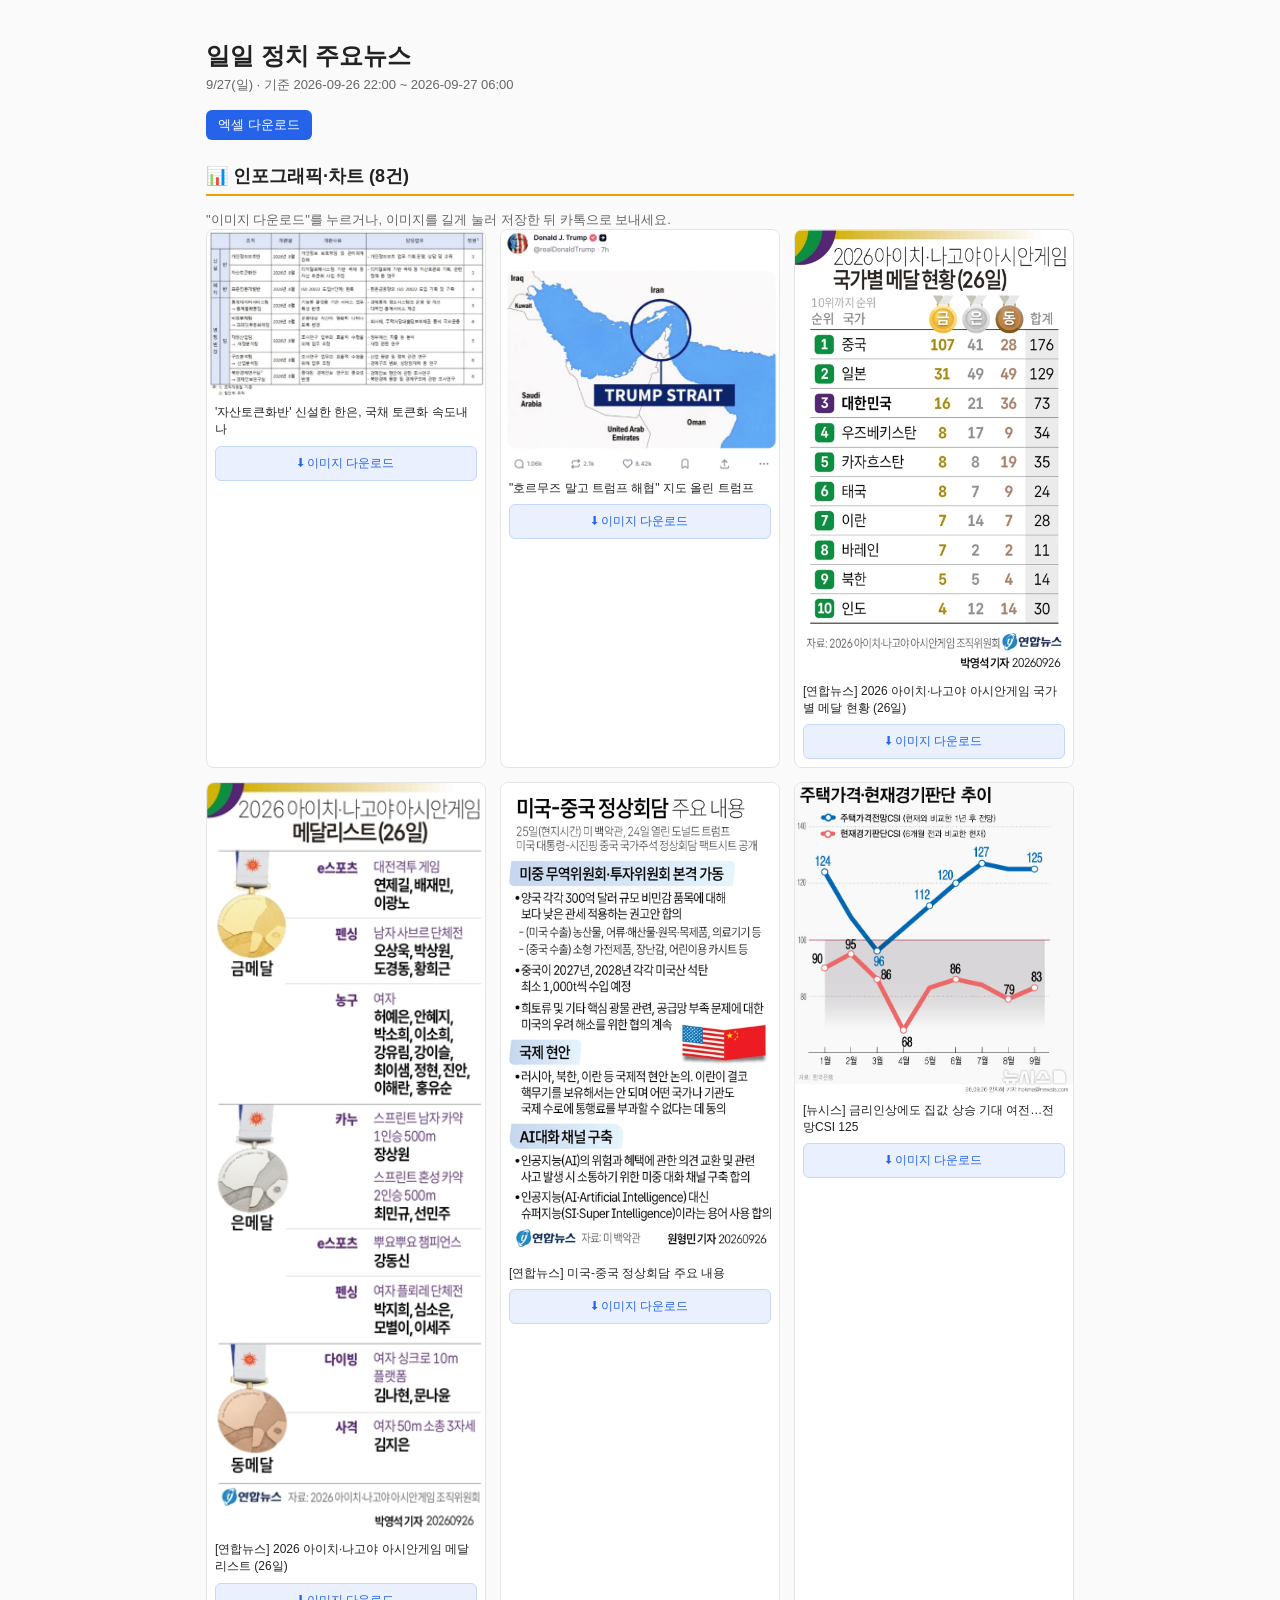
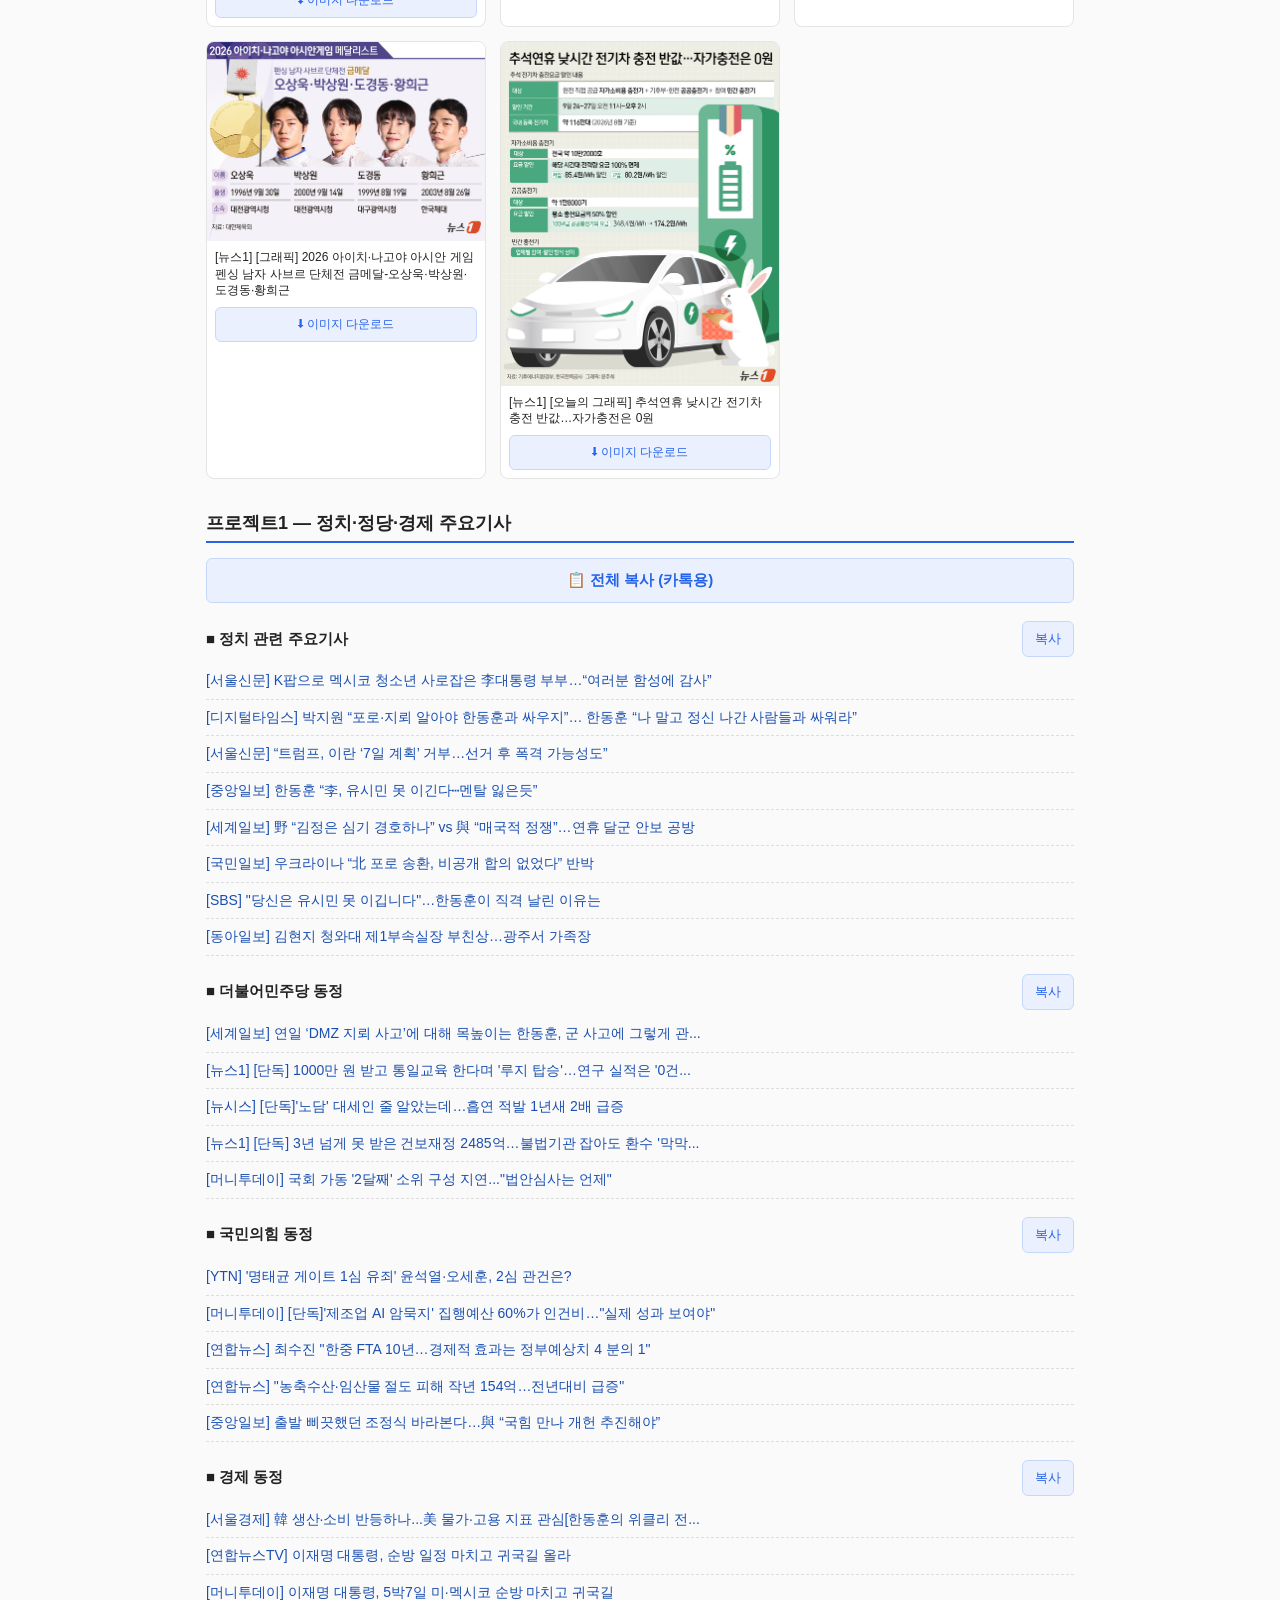
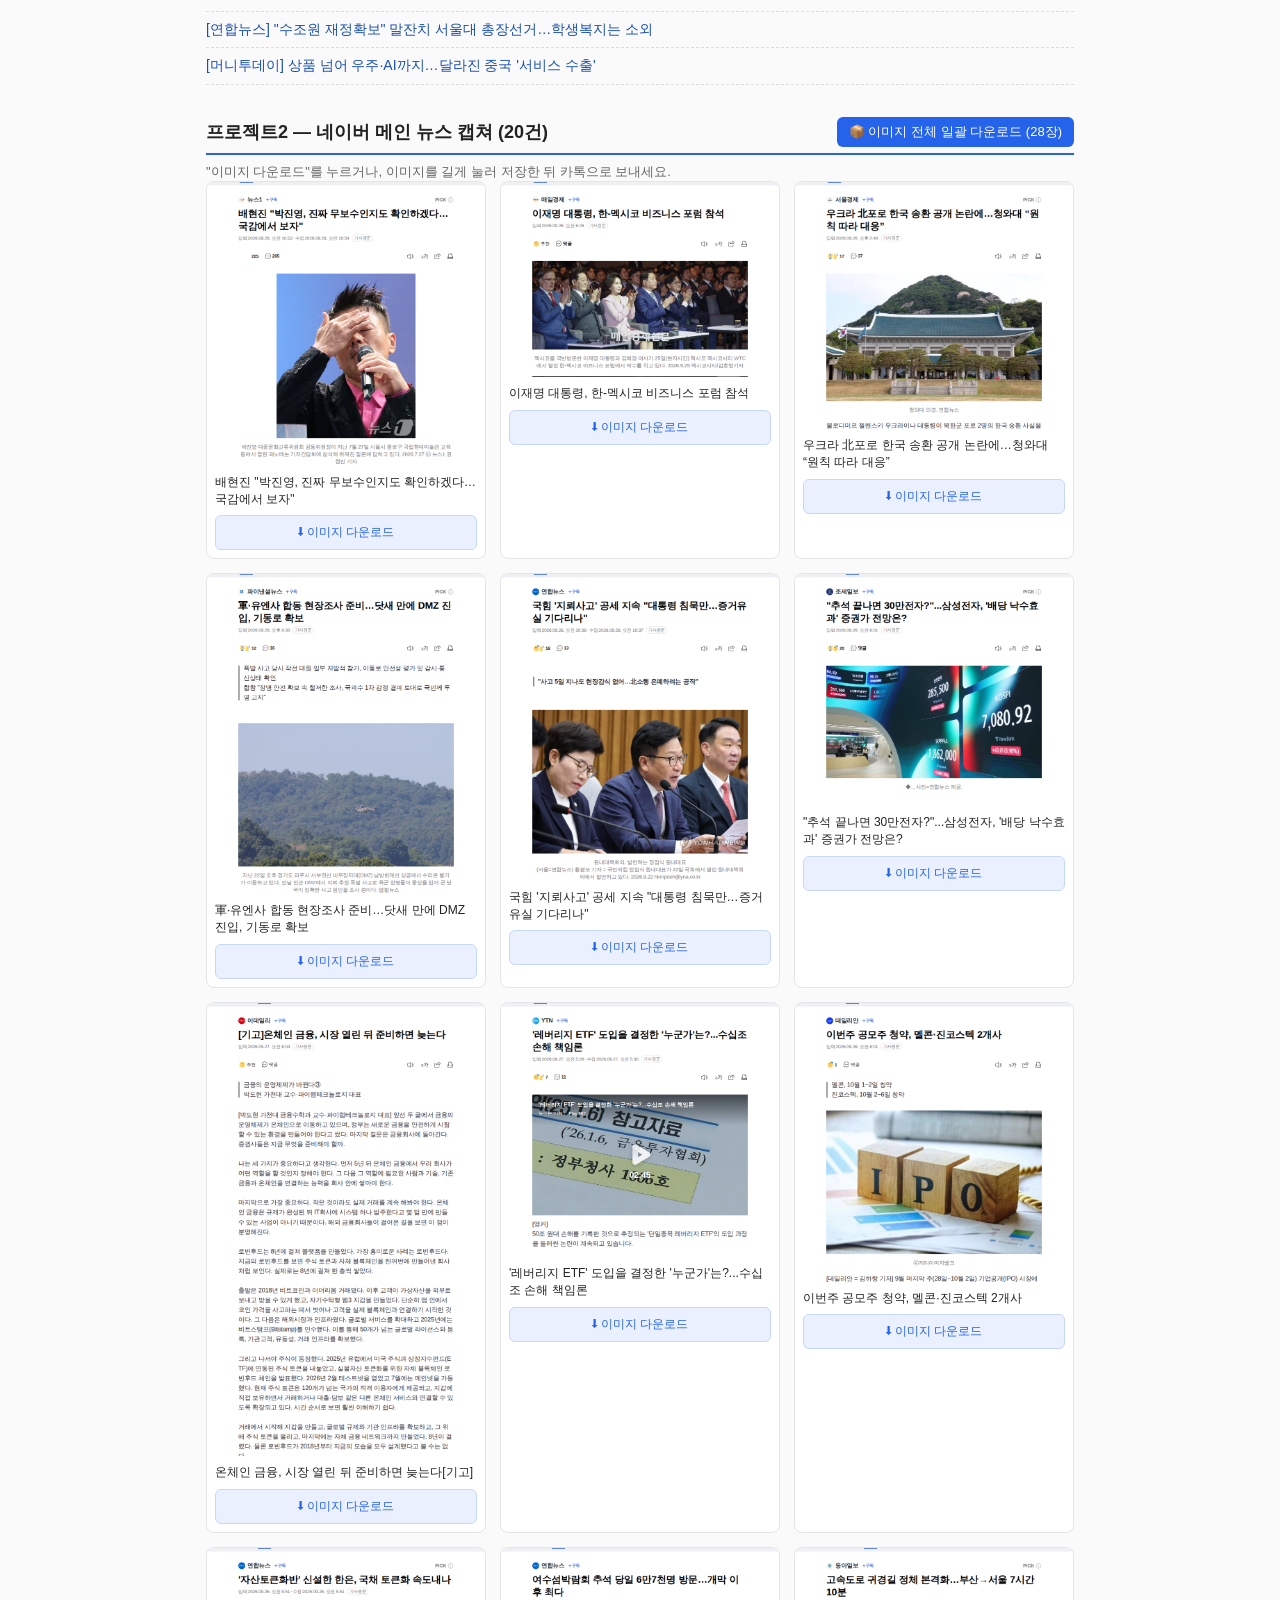
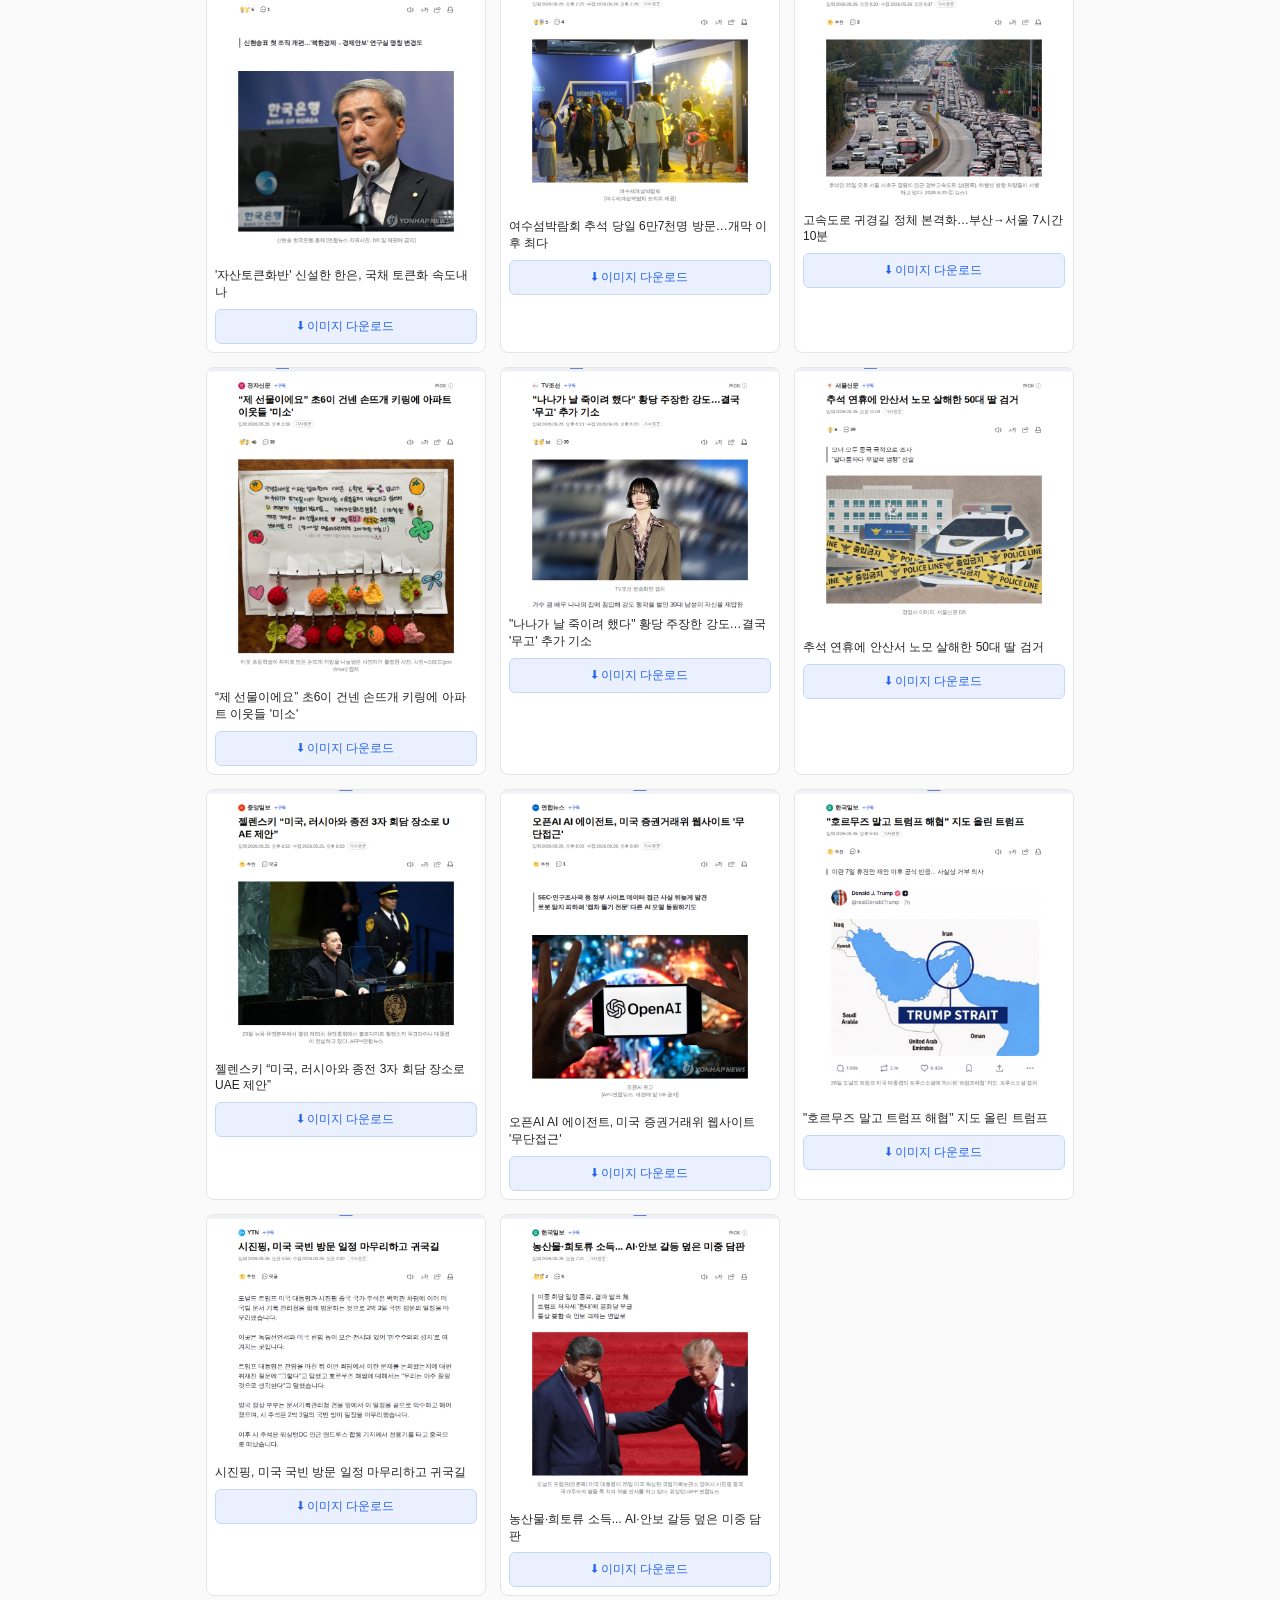
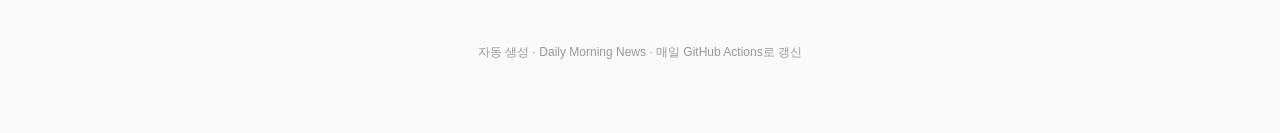
==== commit 1541564c: "Daily update 2026-09-26 23:22 UTC" ====
--- a/index.html
+++ b/index.html
@@ -3,56 +3,61 @@
 <head>
 <meta charset="UTF-8">
 <meta name="viewport" content="width=device-width, initial-scale=1.0">
-<title>일일 정치 주요뉴스 9/26(토)</title>
+<title>일일 정치 주요뉴스 9/27(일)</title>
 <link rel="stylesheet" href="style.css">
 </head>
 <body>
 <header>
   <h1>일일 정치 주요뉴스</h1>
-  <p class="date">9/26(토) · 기준 2026-09-25 22:00 ~ 2026-09-26 06:00</p>
+  <p class="date">9/27(일) · 기준 2026-09-26 22:00 ~ 2026-09-27 06:00</p>
   <p class="download">
     <a href="output/latest.xlsx">엑셀 다운로드</a>
   </p>
 </header>
 
 <section class="infographics">
-  <h2>📊 인포그래픽·차트 (7건)</h2>
+  <h2>📊 인포그래픽·차트 (8건)</h2>
   <p class="hint">"이미지 다운로드"를 누르거나, 이미지를 길게 눌러 저장한 뒤 카톡으로 보내세요.</p>
   <div class="gallery">
         <div class="card infographic-card">
-      <a class="card-thumb" href="https://n.news.naver.com/mnews/article/011/0004665297" target="_blank" rel="noopener"><img src="images/infographics/article_18_6.png" alt="美 ‘1호 헬기’ 올라탄 시진핑...대만·이란· AI는 ‘평행선’[이태규의 워싱턴 플레이북]" loading="lazy"></a>
-      <span>美 ‘1호 헬기’ 올라탄 시진핑...대만·이란· AI는 ‘평행선’[이태규의 워싱턴 플레이북]</span>
-      <a class="dl-btn" href="images/infographics/article_18_6.png" download="article_18_6.png">⬇ 이미지 다운로드</a>
-    </div>
-    <div class="card infographic-card">
-      <a class="card-thumb" href="https://n.news.naver.com/mnews/article/421/0009192024" target="_blank" rel="noopener"><img src="images/infographics/article_19_2.png" alt="2.3조달러 '엔캐리'의 덫…日, 금리 올려도 못 올려도 딜레마" loading="lazy"></a>
-      <span>2.3조달러 '엔캐리'의 덫…日, 금리 올려도 못 올려도 딜레마</span>
-      <a class="dl-btn" href="images/infographics/article_19_2.png" download="article_19_2.png">⬇ 이미지 다운로드</a>
-    </div>
-    <div class="card infographic-card">
-      <a class="card-thumb" href="https://www.yna.co.kr/view/GYH20260925000600044?section=graphic/index" target="_blank" rel="noopener"><img src="images/graphics/연합뉴스_01.jpg" alt="[연합뉴스] 2026 아이치·나고야 아시안게임 메달리스트(25일)" loading="lazy"></a>
-      <span>[연합뉴스] 2026 아이치·나고야 아시안게임 메달리스트(25일)</span>
+      <a class="card-thumb" href="https://n.news.naver.com/mnews/article/001/0016336627" target="_blank" rel="noopener"><img src="images/infographics/article_10_2.png" alt="'자산토큰화반' 신설한 한은, 국채 토큰화 속도내나" loading="lazy"></a>
+      <span>'자산토큰화반' 신설한 한은, 국채 토큰화 속도내나</span>
+      <a class="dl-btn" href="images/infographics/article_10_2.png" download="article_10_2.png">⬇ 이미지 다운로드</a>
+    </div>
+    <div class="card infographic-card">
+      <a class="card-thumb" href="https://n.news.naver.com/mnews/article/469/0000956062" target="_blank" rel="noopener"><img src="images/infographics/article_18_1.png" alt=""호르무즈 말고 트럼프 해협" 지도 올린 트럼프" loading="lazy"></a>
+      <span>"호르무즈 말고 트럼프 해협" 지도 올린 트럼프</span>
+      <a class="dl-btn" href="images/infographics/article_18_1.png" download="article_18_1.png">⬇ 이미지 다운로드</a>
+    </div>
+    <div class="card infographic-card">
+      <a class="card-thumb" href="https://www.yna.co.kr/view/GYH20260926000200044?section=graphic/index" target="_blank" rel="noopener"><img src="images/graphics/연합뉴스_01.jpg" alt="[연합뉴스] 2026 아이치·나고야 아시안게임 국가별 메달 현황 (26일)" loading="lazy"></a>
+      <span>[연합뉴스] 2026 아이치·나고야 아시안게임 국가별 메달 현황 (26일)</span>
       <a class="dl-btn" href="images/graphics/연합뉴스_01.jpg" download="연합뉴스_01.jpg">⬇ 이미지 다운로드</a>
     </div>
     <div class="card infographic-card">
-      <a class="card-thumb" href="https://www.yna.co.kr/view/GYH20260925000500044?section=graphic/index" target="_blank" rel="noopener"><img src="images/graphics/연합뉴스_02.jpg" alt="[연합뉴스] 2026 아이치·나고야 아시안게임 국가별 메달 현황(25일)" loading="lazy"></a>
-      <span>[연합뉴스] 2026 아이치·나고야 아시안게임 국가별 메달 현황(25일)</span>
+      <a class="card-thumb" href="https://www.yna.co.kr/view/GYH20260926000300044?section=graphic/index" target="_blank" rel="noopener"><img src="images/graphics/연합뉴스_02.jpg" alt="[연합뉴스] 2026 아이치·나고야 아시안게임 메달리스트 (26일)" loading="lazy"></a>
+      <span>[연합뉴스] 2026 아이치·나고야 아시안게임 메달리스트 (26일)</span>
       <a class="dl-btn" href="images/graphics/연합뉴스_02.jpg" download="연합뉴스_02.jpg">⬇ 이미지 다운로드</a>
     </div>
     <div class="card infographic-card">
-      <a class="card-thumb" href="https://www.yna.co.kr/view/GYH20260925000400044?section=graphic/index" target="_blank" rel="noopener"><img src="images/graphics/연합뉴스_03.jpg" alt="[연합뉴스] 러시아 총선 결과" loading="lazy"></a>
-      <span>[연합뉴스] 러시아 총선 결과</span>
+      <a class="card-thumb" href="https://www.yna.co.kr/view/GYH20260926000100044?section=graphic/index" target="_blank" rel="noopener"><img src="images/graphics/연합뉴스_03.jpg" alt="[연합뉴스] 미국-중국 정상회담 주요 내용" loading="lazy"></a>
+      <span>[연합뉴스] 미국-중국 정상회담 주요 내용</span>
       <a class="dl-btn" href="images/graphics/연합뉴스_03.jpg" download="연합뉴스_03.jpg">⬇ 이미지 다운로드</a>
     </div>
     <div class="card infographic-card">
-      <a class="card-thumb" href="https://www.news1.kr/photos/8126167" target="_blank" rel="noopener"><img src="images/graphics/뉴스1_04.jpg" alt="[뉴스1] [그래픽] 2026 아이치·나고야 아시안게임 기계체조 여자 평균대 금메달-황서현" loading="lazy"></a>
-      <span>[뉴스1] [그래픽] 2026 아이치·나고야 아시안게임 기계체조 여자 평균대 금메달-황서현</span>
-      <a class="dl-btn" href="images/graphics/뉴스1_04.jpg" download="뉴스1_04.jpg">⬇ 이미지 다운로드</a>
-    </div>
-    <div class="card infographic-card">
-      <a class="card-thumb" href="https://www.news1.kr/photos/8125992" target="_blank" rel="noopener"><img src="images/graphics/뉴스1_05.jpg" alt="[뉴스1] [그래픽] 2026 아이치·나고야 아시안게임 카누 스프린트 2인승 500m 금메달-김효빈·조광희" loading="lazy"></a>
-      <span>[뉴스1] [그래픽] 2026 아이치·나고야 아시안게임 카누 스프린트 2인승 500m 금메달-김효빈·조광희</span>
+      <a class="card-thumb" href="https://www.newsis.com/photo/graview/?id=NISI20260926_0002248856&cid=photo&page=1" target="_blank" rel="noopener"><img src="images/graphics/뉴시스_04.jpg" alt="[뉴시스] 금리인상에도 집값 상승 기대 여전…전망CSI 125" loading="lazy"></a>
+      <span>[뉴시스] 금리인상에도 집값 상승 기대 여전…전망CSI 125</span>
+      <a class="dl-btn" href="images/graphics/뉴시스_04.jpg" download="뉴시스_04.jpg">⬇ 이미지 다운로드</a>
+    </div>
+    <div class="card infographic-card">
+      <a class="card-thumb" href="https://www.news1.kr/photos/8127038" target="_blank" rel="noopener"><img src="images/graphics/뉴스1_05.jpg" alt="[뉴스1] [그래픽] 2026 아이치·나고야 아시안 게임 펜싱 남자 사브르 단체전 금메달-오상욱·박상원·도경동·황희근" loading="lazy"></a>
+      <span>[뉴스1] [그래픽] 2026 아이치·나고야 아시안 게임 펜싱 남자 사브르 단체전 금메달-오상욱·박상원·도경동·황희근</span>
       <a class="dl-btn" href="images/graphics/뉴스1_05.jpg" download="뉴스1_05.jpg">⬇ 이미지 다운로드</a>
+    </div>
+    <div class="card infographic-card">
+      <a class="card-thumb" href="https://www.news1.kr/photos/8121604" target="_blank" rel="noopener"><img src="images/graphics/뉴스1_06.jpg" alt="[뉴스1] [오늘의 그래픽] 추석연휴 낮시간 전기차 충전 반값…자가충전은 0원" loading="lazy"></a>
+      <span>[뉴스1] [오늘의 그래픽] 추석연휴 낮시간 전기차 충전 반값…자가충전은 0원</span>
+      <a class="dl-btn" href="images/graphics/뉴스1_06.jpg" download="뉴스1_06.jpg">⬇ 이미지 다운로드</a>
     </div>
   </div>
 </section>
@@ -66,14 +71,14 @@
       <button class="copy-btn" data-copy-target="sector-politics_main" type="button">복사</button>
     </div>
     <ul>
-    <li><a href="https://www.joongang.co.kr/article/25464767" target="_blank" rel="noopener">[중앙일보] 靑 “새 루트서 지뢰 폭발” icon_video</a></li>
-    <li><a href="https://www.segye.com/newsView/20260925508510" target="_blank" rel="noopener">[세계일보] 北 포로 송환 공개에 여야 설전…野 “김정은 심기 건드리는 것 두</a></li>
-    <li><a href="https://www.donga.com/news/NewsStand/article/all/20260926/134733567/1" target="_blank" rel="noopener">[동아일보] 李대통령 “韓-멕시코 무역협정 논의 재개해야”</a></li>
-    <li><a href="https://www.segye.com/newsView/20260925506336" target="_blank" rel="noopener">[세계일보] 李대통령 “임기 2030년 6월 2일 절대 안 넘겨…걱정 마시길”</a></li>
-    <li><a href="https://www.kmib.co.kr/article/view.asp?arcid=9000017228&code=61111511&sid1=pol" target="_blank" rel="noopener">[국민일보] 장동혁 “한동훈 복당 언급 부적절” 한동훈 “보수가 이기는 게 싫나”</a></li>
-    <li><a href="https://www.nocutnews.co.kr/news/6583242" target="_blank" rel="noopener">[노컷뉴스] 李대통령 '급진개혁' 우려하며 '국보법' 소환…유시민 저격?</a></li>
-    <li><a href="https://www.munhwa.com/article/11619387" target="_blank" rel="noopener">[문화일보] 자진해 한국 온 북한군 포로, 만일 ‘北으로 가겠다’ 하면?</a></li>
-    <li><a href="https://www.hani.co.kr/arti/politics/assembly/1279476.html" target="_blank" rel="noopener">[한겨레] 조국 “조희대, 이 대통령 인정 안 해…대법관 공석 ‘후임 대법원장’과 채워야”</a></li>
+    <li><a href="https://www.seoul.co.kr/news/politics/2026/09/26/20260926500018" target="_blank" rel="noopener">[서울신문] K팝으로 멕시코 청소년 사로잡은 李대통령 부부…“여러분 함성에 감사”</a></li>
+    <li><a href="https://www.dt.co.kr/article/12085836" target="_blank" rel="noopener">[디지털타임스] 박지원 “포로·지뢰 알아야 한동훈과 싸우지”… 한동훈 “나 말고 정신 나간 사람들과 싸워라”</a></li>
+    <li><a href="https://www.seoul.co.kr/news/international/2026/09/26/20260926500020" target="_blank" rel="noopener">[서울신문] “트럼프, 이란 ‘7일 계획’ 거부…선거 후 폭격 가능성도”</a></li>
+    <li><a href="https://www.joongang.co.kr/article/25464878" target="_blank" rel="noopener">[중앙일보] 한동훈 “李, 유시민 못 이긴다⋯멘탈 잃은듯”</a></li>
+    <li><a href="https://www.segye.com/newsView/20260926505521" target="_blank" rel="noopener">[세계일보] 野 “김정은 심기 경호하나” vs 與 “매국적 정쟁”…연휴 달군 안보 공방</a></li>
+    <li><a href="https://www.kmib.co.kr/article/view.asp?arcid=9000017333&code=61111211&sid1=pol" target="_blank" rel="noopener">[국민일보] 우크라이나 “北 포로 송환, 비공개 합의 없었다” 반박</a></li>
+    <li><a href="https://news.sbs.co.kr/news/endPage.do?news_id=N1008770741&plink=STAND&cooper=NAVER" target="_blank" rel="noopener">[SBS] "당신은 유시민 못 이깁니다"…한동훈이 직격 날린 이유는</a></li>
+    <li><a href="https://www.donga.com/news/NewsStand/article/all/20260926/134734353/2" target="_blank" rel="noopener">[동아일보] 김현지 청와대 제1부속실장 부친상…광주서 가족장</a></li>
     </ul>
   </div>
   <div class="sector">
@@ -82,11 +87,11 @@
       <button class="copy-btn" data-copy-target="sector-dp" type="button">복사</button>
     </div>
     <ul>
-    <li><a href="https://n.news.naver.com/article/029/0003049848" target="_blank" rel="noopener">[디지털타임스] “제2의 윤석열” vs “이재명 탄핵”… 대법원장 재제청 거부에 정국 ...</a></li>
-    <li><a href="https://n.news.naver.com/article/018/0006375569" target="_blank" rel="noopener">[이데일리] 유시민·이재명이 갈라진 이유…‘운동의 개혁’과 ‘통치의 개혁’</a></li>
-    <li><a href="https://n.news.naver.com/article/052/0002411169" target="_blank" rel="noopener">[YTN] 한동훈·김병주, "직무 유기" vs "모르면 입 다물라" [앵커리포트]</a></li>
-    <li><a href="https://n.news.naver.com/article/005/0001875037" target="_blank" rel="noopener">[국민일보] [단독] ‘개버린 文’ 사태의 진실…“키우시라”던 尹정부, 시행령 개...</a></li>
-    <li><a href="https://n.news.naver.com/article/421/0009191949" target="_blank" rel="noopener">[뉴스1] [단독] 국정자원 화재 겪고도…공공시설 리튬배터리 안전조치 1년째 미...</a></li>
+    <li><a href="https://n.news.naver.com/article/022/0004161985" target="_blank" rel="noopener">[세계일보] 연일 ‘DMZ 지뢰 사고’에 대해 목높이는 한동훈, 군 사고에 그렇게 관...</a></li>
+    <li><a href="https://n.news.naver.com/article/421/0009192882" target="_blank" rel="noopener">[뉴스1] [단독] 1000만 원 받고 통일교육 한다며 '루지 탑승'…연구 실적은 '0건...</a></li>
+    <li><a href="https://n.news.naver.com/article/003/0014214977" target="_blank" rel="noopener">[뉴시스] [단독]'노담' 대세인 줄 알았는데…흡연 적발 1년새 2배 급증</a></li>
+    <li><a href="https://n.news.naver.com/article/421/0009192874" target="_blank" rel="noopener">[뉴스1] [단독] 3년 넘게 못 받은 건보재정 2485억…불법기관 잡아도 환수 '막막...</a></li>
+    <li><a href="https://n.news.naver.com/article/008/0005418555" target="_blank" rel="noopener">[머니투데이] 국회 가동 '2달째' 소위 구성 지연..."법안심사는 언제"</a></li>
     </ul>
   </div>
   <div class="sector">
@@ -95,11 +100,11 @@
       <button class="copy-btn" data-copy-target="sector-ppp" type="button">복사</button>
     </div>
     <ul>
-    <li><a href="https://n.news.naver.com/article/025/0003553826" target="_blank" rel="noopener">[중앙일보] 넉달째 ‘올공’ 한우물 판 장동혁…지지율 상승 찜찜한 이유</a></li>
-    <li><a href="https://n.news.naver.com/article/018/0006375565" target="_blank" rel="noopener">[이데일리] 무너진 여야 4강 체제…한동훈, 나홀로 상승세 [여론 뒤집기]</a></li>
-    <li><a href="https://n.news.naver.com/article/001/0016336635" target="_blank" rel="noopener">[연합뉴스] "4년새 저축은행 자영업자 대출잔액 절반 되고 연체율은 3.6배"</a></li>
-    <li><a href="https://n.news.naver.com/article/001/0016336638" target="_blank" rel="noopener">[연합뉴스] 최수진 "온라인서 적발된 가짜상품 게시물, 5년간 151만건"</a></li>
-    <li><a href="https://n.news.naver.com/article/003/0014213950" target="_blank" rel="noopener">[뉴시스] "6억 영끌족, 매달 440만원 갚을 수도"…'주담대 8% 시대' 온다는데 어쩌...</a></li>
+    <li><a href="https://n.news.naver.com/article/052/0002411421" target="_blank" rel="noopener">[YTN] '명태균 게이트 1심 유죄' 윤석열·오세훈, 2심 관건은?</a></li>
+    <li><a href="https://n.news.naver.com/article/008/0005418550" target="_blank" rel="noopener">[머니투데이] [단독]'제조업 AI 암묵지' 집행예산 60%가 인건비…"실제 성과 보여야"</a></li>
+    <li><a href="https://n.news.naver.com/article/001/0016337739" target="_blank" rel="noopener">[연합뉴스] 최수진 "한중 FTA 10년…경제적 효과는 정부예상치 4 분의 1"</a></li>
+    <li><a href="https://n.news.naver.com/article/001/0016337731" target="_blank" rel="noopener">[연합뉴스] "농축수산·임산물 절도 피해 작년 154억…전년대비 급증"</a></li>
+    <li><a href="https://n.news.naver.com/article/025/0003553910" target="_blank" rel="noopener">[중앙일보] 출발 삐끗했던 조정식 바라본다…與 “국힘 만나 개헌 추진해야”</a></li>
     </ul>
   </div>
   <div class="sector">
@@ -108,11 +113,11 @@
       <button class="copy-btn" data-copy-target="sector-economy" type="button">복사</button>
     </div>
     <ul>
-    <li><a href="https://n.news.naver.com/article/003/0014213902" target="_blank" rel="noopener">[뉴시스] AI피부진단 테스트기 관련 설명 듣는 이재명 대통령 부부</a></li>
-    <li><a href="https://n.news.naver.com/article/003/0014213903" target="_blank" rel="noopener">[뉴시스] AI피부진단 테스트기 관련 설명 듣는 이재명 대통령 부부</a></li>
-    <li><a href="https://n.news.naver.com/article/003/0014213904" target="_blank" rel="noopener">[뉴시스] AI피부진단 테스트기 체험하는 이재명 대통령</a></li>
-    <li><a href="https://n.news.naver.com/article/003/0014213905" target="_blank" rel="noopener">[뉴시스] AI피부진단 테스트기 관련 설명 듣는 이재명 대통령 부부</a></li>
-    <li><a href="https://n.news.naver.com/article/003/0014213901" target="_blank" rel="noopener">[뉴시스] AI피부진단 테스트기 체험하는 이재명 대통령 부부</a></li>
+    <li><a href="https://n.news.naver.com/article/011/0004665533" target="_blank" rel="noopener">[서울경제] 韓 생산·소비 반등하나...美 물가·고용 지표 관심[한동훈의 위클리 전...</a></li>
+    <li><a href="https://n.news.naver.com/article/422/0000909930" target="_blank" rel="noopener">[연합뉴스TV] 이재명 대통령, 순방 일정 마치고 귀국길 올라</a></li>
+    <li><a href="https://n.news.naver.com/article/008/0005418531" target="_blank" rel="noopener">[머니투데이] 이재명 대통령, 5박7일 미·멕시코 순방 마치고 귀국길</a></li>
+    <li><a href="https://n.news.naver.com/article/001/0016337733" target="_blank" rel="noopener">[연합뉴스] "수조원 재정확보" 말잔치 서울대 총장선거…학생복지는 소외</a></li>
+    <li><a href="https://n.news.naver.com/article/008/0005418553" target="_blank" rel="noopener">[머니투데이] 상품 넘어 우주·AI까지…달라진 중국 '서비스 수출'</a></li>
     </ul>
   </div>
 </section>
@@ -120,108 +125,108 @@
 <section class="project2">
   <div class="section-head">
     <h2>프로젝트2 — 네이버 메인 뉴스 캡쳐 (20건)</h2>
-    <a class="zip-btn" href="output/images.zip">📦 이미지 전체 일괄 다운로드 (27장)</a>
+    <a class="zip-btn" href="output/images.zip">📦 이미지 전체 일괄 다운로드 (28장)</a>
   </div>
   <p class="hint">"이미지 다운로드"를 누르거나, 이미지를 길게 눌러 저장한 뒤 카톡으로 보내세요.</p>
   <div class="gallery">
         <div class="card">
-      <a class="card-thumb" href="https://n.news.naver.com/mnews/article/055/0001391092" target="_blank" rel="noopener"><img src="images/article_01.png" alt=""자신들 선명함 위해 과한 주장 …개혁 방해"" loading="lazy"></a>
-      <span>"자신들 선명함 위해 과한 주장 …개혁 방해"</span>
+      <a class="card-thumb" href="https://n.news.naver.com/mnews/article/421/0009192165" target="_blank" rel="noopener"><img src="images/article_01.png" alt="배현진 "박진영, 진짜 무보수인지도 확인하겠다…국감에서 보자"" loading="lazy"></a>
+      <span>배현진 "박진영, 진짜 무보수인지도 확인하겠다…국감에서 보자"</span>
       <a class="dl-btn" href="images/article_01.png" download="article_01.png">⬇ 이미지 다운로드</a>
     </div>
     <div class="card">
-      <a class="card-thumb" href="https://n.news.naver.com/mnews/article/009/0005739905" target="_blank" rel="noopener"><img src="images/article_02.png" alt="JYP, ‘패노메논’ 해외 상표권 독점?…대중문화교류위 “전담 법인에 이관할 것”" loading="lazy"></a>
-      <span>JYP, ‘패노메논’ 해외 상표권 독점?…대중문화교류위 “전담 법인에 이관할 것”</span>
+      <a class="card-thumb" href="https://n.news.naver.com/mnews/article/009/0005740041" target="_blank" rel="noopener"><img src="images/article_02.png" alt="이재명 대통령, 한-멕시코 비즈니스 포럼 참석" loading="lazy"></a>
+      <span>이재명 대통령, 한-멕시코 비즈니스 포럼 참석</span>
       <a class="dl-btn" href="images/article_02.png" download="article_02.png">⬇ 이미지 다운로드</a>
     </div>
     <div class="card">
-      <a class="card-thumb" href="https://n.news.naver.com/mnews/article/003/0014212733" target="_blank" rel="noopener"><img src="images/article_03.png" alt="합참, 'DMZ 지뢰폭발' 늑장조사 논란에 "안전대책 사전 확보돼야"" loading="lazy"></a>
-      <span>합참, 'DMZ 지뢰폭발' 늑장조사 논란에 "안전대책 사전 확보돼야"</span>
+      <a class="card-thumb" href="https://n.news.naver.com/mnews/article/011/0004665484" target="_blank" rel="noopener"><img src="images/article_03.png" alt="우크라 北포로 한국 송환 공개 논란에…청와대 “원칙 따라 대응”" loading="lazy"></a>
+      <span>우크라 北포로 한국 송환 공개 논란에…청와대 “원칙 따라 대응”</span>
       <a class="dl-btn" href="images/article_03.png" download="article_03.png">⬇ 이미지 다운로드</a>
     </div>
     <div class="card">
-      <a class="card-thumb" href="https://n.news.naver.com/mnews/article/448/0000641388" target="_blank" rel="noopener"><img src="images/article_04.png" alt="한동훈 "李정권 안보 기준은 '김정은'…대북송금 받아 약점 잡혀"" loading="lazy"></a>
-      <span>한동훈 "李정권 안보 기준은 '김정은'…대북송금 받아 약점 잡혀"</span>
+      <a class="card-thumb" href="https://n.news.naver.com/mnews/article/014/0005580993" target="_blank" rel="noopener"><img src="images/article_04.png" alt="軍·유엔사 합동 현장조사 준비…닷새 만에 DMZ 진입, 기동로 확보" loading="lazy"></a>
+      <span>軍·유엔사 합동 현장조사 준비…닷새 만에 DMZ 진입, 기동로 확보</span>
       <a class="dl-btn" href="images/article_04.png" download="article_04.png">⬇ 이미지 다운로드</a>
     </div>
     <div class="card">
-      <a class="card-thumb" href="https://n.news.naver.com/mnews/article/023/0004000380" target="_blank" rel="noopener"><img src="images/article_05.png" alt="민주당 “젤렌스키 ‘北포로 한국 송환’ 공개에 유감”" loading="lazy"></a>
-      <span>민주당 “젤렌스키 ‘北포로 한국 송환’ 공개에 유감”</span>
+      <a class="card-thumb" href="https://n.news.naver.com/mnews/article/001/0016336833" target="_blank" rel="noopener"><img src="images/article_05.png" alt="국힘 '지뢰사고' 공세 지속 "대통령 침묵만…증거유실 기다리나"" loading="lazy"></a>
+      <span>국힘 '지뢰사고' 공세 지속 "대통령 침묵만…증거유실 기다리나"</span>
       <a class="dl-btn" href="images/article_05.png" download="article_05.png">⬇ 이미지 다운로드</a>
     </div>
     <div class="card">
-      <a class="card-thumb" href="https://n.news.naver.com/mnews/article/029/0003049788" target="_blank" rel="noopener"><img src="images/article_06.png" alt="전월세난도 서러운데… “전세대출 못 갚는 서민 급증”" loading="lazy"></a>
-      <span>전월세난도 서러운데… “전세대출 못 갚는 서민 급증”</span>
+      <a class="card-thumb" href="https://n.news.naver.com/mnews/article/123/0002390836" target="_blank" rel="noopener"><img src="images/article_06.png" alt=""추석 끝나면 30만전자?"...삼성전자, '배당 낙수효과' 증권가 전망은?" loading="lazy"></a>
+      <span>"추석 끝나면 30만전자?"...삼성전자, '배당 낙수효과' 증권가 전망은?</span>
       <a class="dl-btn" href="images/article_06.png" download="article_06.png">⬇ 이미지 다운로드</a>
     </div>
     <div class="card">
-      <a class="card-thumb" href="https://n.news.naver.com/mnews/article/018/0006375436" target="_blank" rel="noopener"><img src="images/article_07.png" alt="美금리 악재에 버티기…숏청산에 8.4만달러 회복[코인 모닝콜]" loading="lazy"></a>
-      <span>美금리 악재에 버티기…숏청산에 8.4만달러 회복[코인 모닝콜]</span>
+      <a class="card-thumb" href="https://n.news.naver.com/mnews/article/018/0006375765" target="_blank" rel="noopener"><img src="images/article_07.png" alt="온체인 금융, 시장 열린 뒤 준비하면 늦는다[기고]" loading="lazy"></a>
+      <span>온체인 금융, 시장 열린 뒤 준비하면 늦는다[기고]</span>
       <a class="dl-btn" href="images/article_07.png" download="article_07.png">⬇ 이미지 다운로드</a>
     </div>
     <div class="card">
-      <a class="card-thumb" href="https://n.news.naver.com/mnews/article/014/0005580883" target="_blank" rel="noopener"><img src="images/article_08.png" alt="미-이란 협상 기대감에 2%대 하락…WTI, 주간 8% 급락[국제유가]" loading="lazy"></a>
-      <span>미-이란 협상 기대감에 2%대 하락…WTI, 주간 8% 급락[국제유가]</span>
+      <a class="card-thumb" href="https://n.news.naver.com/mnews/article/052/0002411418" target="_blank" rel="noopener"><img src="images/article_08.png" alt="'레버리지 ETF' 도입을 결정한 '누군가'는?...수십조 손해 책임론" loading="lazy"></a>
+      <span>'레버리지 ETF' 도입을 결정한 '누군가'는?...수십조 손해 책임론</span>
       <a class="dl-btn" href="images/article_08.png" download="article_08.png">⬇ 이미지 다운로드</a>
     </div>
     <div class="card">
-      <a class="card-thumb" href="https://n.news.naver.com/mnews/article/011/0004665428" target="_blank" rel="noopener"><img src="images/article_09.png" alt="전국 주유소 기름값 19주 연속 하락…휘발유 L당 1858원" loading="lazy"></a>
-      <span>전국 주유소 기름값 19주 연속 하락…휘발유 L당 1858원</span>
+      <a class="card-thumb" href="https://n.news.naver.com/mnews/article/119/0003136379" target="_blank" rel="noopener"><img src="images/article_09.png" alt="이번주 공모주 청약, 멜콘·진코스텍 2개사" loading="lazy"></a>
+      <span>이번주 공모주 청약, 멜콘·진코스텍 2개사</span>
       <a class="dl-btn" href="images/article_09.png" download="article_09.png">⬇ 이미지 다운로드</a>
     </div>
     <div class="card">
-      <a class="card-thumb" href="https://n.news.naver.com/mnews/article/052/0002411093" target="_blank" rel="noopener"><img src="images/article_10.png" alt="미 30년물 국채 금리 22년 만에 최고...국채 매도세 확산" loading="lazy"></a>
-      <span>미 30년물 국채 금리 22년 만에 최고...국채 매도세 확산</span>
+      <a class="card-thumb" href="https://n.news.naver.com/mnews/article/001/0016336627" target="_blank" rel="noopener"><img src="images/article_10.png" alt="'자산토큰화반' 신설한 한은, 국채 토큰화 속도내나" loading="lazy"></a>
+      <span>'자산토큰화반' 신설한 한은, 국채 토큰화 속도내나</span>
       <a class="dl-btn" href="images/article_10.png" download="article_10.png">⬇ 이미지 다운로드</a>
     </div>
     <div class="card">
-      <a class="card-thumb" href="https://n.news.naver.com/mnews/article/011/0004665410" target="_blank" rel="noopener"><img src="images/article_11.png" alt="“내 휴대폰!” 상어 있는 줄 알면서 ‘풍덩’…불과 5분 뒤 벌어진 ‘아찔한 일’" loading="lazy"></a>
-      <span>“내 휴대폰!” 상어 있는 줄 알면서 ‘풍덩’…불과 5분 뒤 벌어진 ‘아찔한 일’</span>
+      <a class="card-thumb" href="https://n.news.naver.com/mnews/article/001/0016337058" target="_blank" rel="noopener"><img src="images/article_11.png" alt="여수섬박람회 추석 당일 6만7천명 방문…개막 이후 최다" loading="lazy"></a>
+      <span>여수섬박람회 추석 당일 6만7천명 방문…개막 이후 최다</span>
       <a class="dl-btn" href="images/article_11.png" download="article_11.png">⬇ 이미지 다운로드</a>
     </div>
     <div class="card">
-      <a class="card-thumb" href="https://n.news.naver.com/mnews/article/214/0001525859" target="_blank" rel="noopener"><img src="images/article_12.png" alt=""빌라에 누가 휘발유를 뿌려요"‥신고 5분도 안 돼 '폭발' 1명 사망" loading="lazy"></a>
-      <span>"빌라에 누가 휘발유를 뿌려요"‥신고 5분도 안 돼 '폭발' 1명 사망</span>
+      <a class="card-thumb" href="https://n.news.naver.com/mnews/article/020/0003750700" target="_blank" rel="noopener"><img src="images/article_12.png" alt="고속도로 귀경길 정체 본격화…부산→서울 7시간 10분" loading="lazy"></a>
+      <span>고속도로 귀경길 정체 본격화…부산→서울 7시간 10분</span>
       <a class="dl-btn" href="images/article_12.png" download="article_12.png">⬇ 이미지 다운로드</a>
     </div>
     <div class="card">
-      <a class="card-thumb" href="https://n.news.naver.com/mnews/article/119/0003136296" target="_blank" rel="noopener"><img src="images/article_13.png" alt="추석 전국 흐리고 곳곳 비…한가위 보름달 보기 어려워[오늘날씨]" loading="lazy"></a>
-      <span>추석 전국 흐리고 곳곳 비…한가위 보름달 보기 어려워[오늘날씨]</span>
+      <a class="card-thumb" href="https://n.news.naver.com/mnews/article/030/0003469961" target="_blank" rel="noopener"><img src="images/article_13.png" alt="“제 선물이에요” 초6이 건넨 손뜨개 키링에 아파트 이웃들 '미소'" loading="lazy"></a>
+      <span>“제 선물이에요” 초6이 건넨 손뜨개 키링에 아파트 이웃들 '미소'</span>
       <a class="dl-btn" href="images/article_13.png" download="article_13.png">⬇ 이미지 다운로드</a>
     </div>
     <div class="card">
-      <a class="card-thumb" href="https://n.news.naver.com/mnews/article/022/0004161790" target="_blank" rel="noopener"><img src="images/article_14.png" alt="제한속도 시속 80km 국도서 157km 질주… 난폭운전 50대 검거" loading="lazy"></a>
-      <span>제한속도 시속 80km 국도서 157km 질주… 난폭운전 50대 검거</span>
+      <a class="card-thumb" href="https://n.news.naver.com/mnews/article/448/0000641582" target="_blank" rel="noopener"><img src="images/article_14.png" alt=""나나가 날 죽이려 했다" 황당 주장한 강도…결국 '무고' 추가 기소" loading="lazy"></a>
+      <span>"나나가 날 죽이려 했다" 황당 주장한 강도…결국 '무고' 추가 기소</span>
       <a class="dl-btn" href="images/article_14.png" download="article_14.png">⬇ 이미지 다운로드</a>
     </div>
     <div class="card">
-      <a class="card-thumb" href="https://n.news.naver.com/mnews/article/001/0016335476" target="_blank" rel="noopener"><img src="images/article_15.png" alt="교사들이 직접 경험한 학생들 도박 현실…뮤지컬로 '경고음' 울려" loading="lazy"></a>
-      <span>교사들이 직접 경험한 학생들 도박 현실…뮤지컬로 '경고음' 울려</span>
+      <a class="card-thumb" href="https://n.news.naver.com/mnews/article/081/0003683592" target="_blank" rel="noopener"><img src="images/article_15.png" alt="추석 연휴에 안산서 노모 살해한 50대 딸 검거" loading="lazy"></a>
+      <span>추석 연휴에 안산서 노모 살해한 50대 딸 검거</span>
       <a class="dl-btn" href="images/article_15.png" download="article_15.png">⬇ 이미지 다운로드</a>
     </div>
     <div class="card">
-      <a class="card-thumb" href="https://n.news.naver.com/mnews/article/448/0000641485" target="_blank" rel="noopener"><img src="images/article_16.png" alt="트럼프, 사흘 내내 '레드카펫' 깔았지만…"中 지위만 보다 격상"" loading="lazy"></a>
-      <span>트럼프, 사흘 내내 '레드카펫' 깔았지만…"中 지위만 보다 격상"</span>
+      <a class="card-thumb" href="https://n.news.naver.com/mnews/article/025/0003553796" target="_blank" rel="noopener"><img src="images/article_16.png" alt="젤렌스키 “미국, 러시아와 종전 3자 회담 장소로 UAE 제안”" loading="lazy"></a>
+      <span>젤렌스키 “미국, 러시아와 종전 3자 회담 장소로 UAE 제안”</span>
       <a class="dl-btn" href="images/article_16.png" download="article_16.png">⬇ 이미지 다운로드</a>
     </div>
     <div class="card">
-      <a class="card-thumb" href="https://n.news.naver.com/mnews/article/056/0012263434" target="_blank" rel="noopener"><img src="images/article_17.png" alt="미 무역대표 “중국과 협상 진전…내주 월요일 발표할 것”" loading="lazy"></a>
-      <span>미 무역대표 “중국과 협상 진전…내주 월요일 발표할 것”</span>
+      <a class="card-thumb" href="https://n.news.naver.com/mnews/article/001/0016337249" target="_blank" rel="noopener"><img src="images/article_17.png" alt="오픈AI AI 에이전트, 미국 증권거래위 웹사이트 '무단접근'" loading="lazy"></a>
+      <span>오픈AI AI 에이전트, 미국 증권거래위 웹사이트 '무단접근'</span>
       <a class="dl-btn" href="images/article_17.png" download="article_17.png">⬇ 이미지 다운로드</a>
     </div>
     <div class="card">
-      <a class="card-thumb" href="https://n.news.naver.com/mnews/article/011/0004665297" target="_blank" rel="noopener"><img src="images/article_18.png" alt="美 ‘1호 헬기’ 올라탄 시진핑...대만·이란· AI는 ‘평행선’[이태규의 워싱턴 플레이북]" loading="lazy"></a>
-      <span>美 ‘1호 헬기’ 올라탄 시진핑...대만·이란· AI는 ‘평행선’[이태규의 워싱턴 플레이북]</span>
+      <a class="card-thumb" href="https://n.news.naver.com/mnews/article/469/0000956062" target="_blank" rel="noopener"><img src="images/article_18.png" alt=""호르무즈 말고 트럼프 해협" 지도 올린 트럼프" loading="lazy"></a>
+      <span>"호르무즈 말고 트럼프 해협" 지도 올린 트럼프</span>
       <a class="dl-btn" href="images/article_18.png" download="article_18.png">⬇ 이미지 다운로드</a>
     </div>
     <div class="card">
-      <a class="card-thumb" href="https://n.news.naver.com/mnews/article/421/0009192024" target="_blank" rel="noopener"><img src="images/article_19.png" alt="2.3조달러 '엔캐리'의 덫…日, 금리 올려도 못 올려도 딜레마" loading="lazy"></a>
-      <span>2.3조달러 '엔캐리'의 덫…日, 금리 올려도 못 올려도 딜레마</span>
+      <a class="card-thumb" href="https://n.news.naver.com/mnews/article/052/0002411221" target="_blank" rel="noopener"><img src="images/article_19.png" alt="시진핑, 미국 국빈 방문 일정 마무리하고 귀국길" loading="lazy"></a>
+      <span>시진핑, 미국 국빈 방문 일정 마무리하고 귀국길</span>
       <a class="dl-btn" href="images/article_19.png" download="article_19.png">⬇ 이미지 다운로드</a>
     </div>
     <div class="card">
-      <a class="card-thumb" href="https://n.news.naver.com/mnews/article/214/0001525731" target="_blank" rel="noopener"><img src="images/article_20.png" alt="우크라이나 "북한군 포로 한국행, 한국과 직접 대화"" loading="lazy"></a>
-      <span>우크라이나 "북한군 포로 한국행, 한국과 직접 대화"</span>
+      <a class="card-thumb" href="https://n.news.naver.com/mnews/article/469/0000956010" target="_blank" rel="noopener"><img src="images/article_20.png" alt="농산물·희토류 소득... AI·안보 갈등 덮은 미중 담판" loading="lazy"></a>
+      <span>농산물·희토류 소득... AI·안보 갈등 덮은 미중 담판</span>
       <a class="dl-btn" href="images/article_20.png" download="article_20.png">⬇ 이미지 다운로드</a>
     </div>
   </div>
@@ -232,7 +237,7 @@
 </footer>
 
 <div id="copy-toast" class="toast" hidden>복사됨!</div>
-<script id="copy-data" type="application/json">{"sector-politics_main": "■ 정치 관련 주요기사 9/26(토)\n\n[중앙일보] 靑 “새 루트서 지뢰 폭발” icon_video\nhttps://www.joongang.co.kr/article/25464767\n\n[세계일보] 北 포로 송환 공개에 여야 설전…野 “김정은 심기 건드리는 것 두\nhttps://www.segye.com/newsView/20260925508510\n\n[동아일보] 李대통령 “韓-멕시코 무역협정 논의 재개해야”\nhttps://www.donga.com/news/NewsStand/article/all/20260926/134733567/1\n\n[세계일보] 李대통령 “임기 2030년 6월 2일 절대 안 넘겨…걱정 마시길”\nhttps://www.segye.com/newsView/20260925506336\n\n[국민일보] 장동혁 “한동훈 복당 언급 부적절” 한동훈 “보수가 이기는 게 싫나”\nhttps://www.kmib.co.kr/article/view.asp?arcid=9000017228&code=61111511&sid1=pol\n\n[노컷뉴스] 李대통령 '급진개혁' 우려하며 '국보법' 소환…유시민 저격?\nhttps://www.nocutnews.co.kr/news/6583242\n\n[문화일보] 자진해 한국 온 북한군 포로, 만일 ‘北으로 가겠다’ 하면?\nhttps://www.munhwa.com/article/11619387\n\n[한겨레] 조국 “조희대, 이 대통령 인정 안 해…대법관 공석 ‘후임 대법원장’과 채워야”\nhttps://www.hani.co.kr/arti/politics/assembly/1279476.html", "sector-dp": "■ 더불어민주당 동정\n\n[디지털타임스] “제2의 윤석열” vs “이재명 탄핵”… 대법원장 재제청 거부에 정국 ...\nhttps://n.news.naver.com/article/029/0003049848\n\n[이데일리] 유시민·이재명이 갈라진 이유…‘운동의 개혁’과 ‘통치의 개혁’\nhttps://n.news.naver.com/article/018/0006375569\n\n[YTN] 한동훈·김병주, \"직무 유기\" vs \"모르면 입 다물라\" [앵커리포트]\nhttps://n.news.naver.com/article/052/0002411169\n\n[국민일보] [단독] ‘개버린 文’ 사태의 진실…“키우시라”던 尹정부, 시행령 개...\nhttps://n.news.naver.com/article/005/0001875037\n\n[뉴스1] [단독] 국정자원 화재 겪고도…공공시설 리튬배터리 안전조치 1년째 미...\nhttps://n.news.naver.com/article/421/0009191949", "sector-ppp": "■ 국민의힘 동정\n\n[중앙일보] 넉달째 ‘올공’ 한우물 판 장동혁…지지율 상승 찜찜한 이유\nhttps://n.news.naver.com/article/025/0003553826\n\n[이데일리] 무너진 여야 4강 체제…한동훈, 나홀로 상승세 [여론 뒤집기]\nhttps://n.news.naver.com/article/018/0006375565\n\n[연합뉴스] \"4년새 저축은행 자영업자 대출잔액 절반 되고 연체율은 3.6배\"\nhttps://n.news.naver.com/article/001/0016336635\n\n[연합뉴스] 최수진 \"온라인서 적발된 가짜상품 게시물, 5년간 151만건\"\nhttps://n.news.naver.com/article/001/0016336638\n\n[뉴시스] \"6억 영끌족, 매달 440만원 갚을 수도\"…'주담대 8% 시대' 온다는데 어쩌...\nhttps://n.news.naver.com/article/003/0014213950", "sector-economy": "■ 경제 동정\n\n[뉴시스] AI피부진단 테스트기 관련 설명 듣는 이재명 대통령 부부\nhttps://n.news.naver.com/article/003/0014213902\n\n[뉴시스] AI피부진단 테스트기 관련 설명 듣는 이재명 대통령 부부\nhttps://n.news.naver.com/article/003/0014213903\n\n[뉴시스] AI피부진단 테스트기 체험하는 이재명 대통령\nhttps://n.news.naver.com/article/003/0014213904\n\n[뉴시스] AI피부진단 테스트기 관련 설명 듣는 이재명 대통령 부부\nhttps://n.news.naver.com/article/003/0014213905\n\n[뉴시스] AI피부진단 테스트기 체험하는 이재명 대통령 부부\nhttps://n.news.naver.com/article/003/0014213901", "copy-all-text": "■ 정치 관련 주요기사 9/26(토)\n\n[중앙일보] 靑 “새 루트서 지뢰 폭발” icon_video\nhttps://www.joongang.co.kr/article/25464767\n\n[세계일보] 北 포로 송환 공개에 여야 설전…野 “김정은 심기 건드리는 것 두\nhttps://www.segye.com/newsView/20260925508510\n\n[동아일보] 李대통령 “韓-멕시코 무역협정 논의 재개해야”\nhttps://www.donga.com/news/NewsStand/article/all/20260926/134733567/1\n\n[세계일보] 李대통령 “임기 2030년 6월 2일 절대 안 넘겨…걱정 마시길”\nhttps://www.segye.com/newsView/20260925506336\n\n[국민일보] 장동혁 “한동훈 복당 언급 부적절” 한동훈 “보수가 이기는 게 싫나”\nhttps://www.kmib.co.kr/article/view.asp?arcid=9000017228&code=61111511&sid1=pol\n\n[노컷뉴스] 李대통령 '급진개혁' 우려하며 '국보법' 소환…유시민 저격?\nhttps://www.nocutnews.co.kr/news/6583242\n\n[문화일보] 자진해 한국 온 북한군 포로, 만일 ‘北으로 가겠다’ 하면?\nhttps://www.munhwa.com/article/11619387\n\n[한겨레] 조국 “조희대, 이 대통령 인정 안 해…대법관 공석 ‘후임 대법원장’과 채워야”\nhttps://www.hani.co.kr/arti/politics/assembly/1279476.html\n\n■ 더불어민주당 동정\n\n[디지털타임스] “제2의 윤석열” vs “이재명 탄핵”… 대법원장 재제청 거부에 정국 ...\nhttps://n.news.naver.com/article/029/0003049848\n\n[이데일리] 유시민·이재명이 갈라진 이유…‘운동의 개혁’과 ‘통치의 개혁’\nhttps://n.news.naver.com/article/018/0006375569\n\n[YTN] 한동훈·김병주, \"직무 유기\" vs \"모르면 입 다물라\" [앵커리포트]\nhttps://n.news.naver.com/article/052/0002411169\n\n[국민일보] [단독] ‘개버린 文’ 사태의 진실…“키우시라”던 尹정부, 시행령 개...\nhttps://n.news.naver.com/article/005/0001875037\n\n[뉴스1] [단독] 국정자원 화재 겪고도…공공시설 리튬배터리 안전조치 1년째 미...\nhttps://n.news.naver.com/article/421/0009191949\n\n■ 국민의힘 동정\n\n[중앙일보] 넉달째 ‘올공’ 한우물 판 장동혁…지지율 상승 찜찜한 이유\nhttps://n.news.naver.com/article/025/0003553826\n\n[이데일리] 무너진 여야 4강 체제…한동훈, 나홀로 상승세 [여론 뒤집기]\nhttps://n.news.naver.com/article/018/0006375565\n\n[연합뉴스] \"4년새 저축은행 자영업자 대출잔액 절반 되고 연체율은 3.6배\"\nhttps://n.news.naver.com/article/001/0016336635\n\n[연합뉴스] 최수진 \"온라인서 적발된 가짜상품 게시물, 5년간 151만건\"\nhttps://n.news.naver.com/article/001/0016336638\n\n[뉴시스] \"6억 영끌족, 매달 440만원 갚을 수도\"…'주담대 8% 시대' 온다는데 어쩌...\nhttps://n.news.naver.com/article/003/0014213950\n\n■ 경제 동정\n\n[뉴시스] AI피부진단 테스트기 관련 설명 듣는 이재명 대통령 부부\nhttps://n.news.naver.com/article/003/0014213902\n\n[뉴시스] AI피부진단 테스트기 관련 설명 듣는 이재명 대통령 부부\nhttps://n.news.naver.com/article/003/0014213903\n\n[뉴시스] AI피부진단 테스트기 체험하는 이재명 대통령\nhttps://n.news.naver.com/article/003/0014213904\n\n[뉴시스] AI피부진단 테스트기 관련 설명 듣는 이재명 대통령 부부\nhttps://n.news.naver.com/article/003/0014213905\n\n[뉴시스] AI피부진단 테스트기 체험하는 이재명 대통령 부부\nhttps://n.news.naver.com/article/003/0014213901"}</script>
+<script id="copy-data" type="application/json">{"sector-politics_main": "■ 정치 관련 주요기사 9/27(일)\n\n[서울신문] K팝으로 멕시코 청소년 사로잡은 李대통령 부부…“여러분 함성에 감사”\nhttps://www.seoul.co.kr/news/politics/2026/09/26/20260926500018\n\n[디지털타임스] 박지원 “포로·지뢰 알아야 한동훈과 싸우지”… 한동훈 “나 말고 정신 나간 사람들과 싸워라”\nhttps://www.dt.co.kr/article/12085836\n\n[서울신문] “트럼프, 이란 ‘7일 계획’ 거부…선거 후 폭격 가능성도”\nhttps://www.seoul.co.kr/news/international/2026/09/26/20260926500020\n\n[중앙일보] 한동훈 “李, 유시민 못 이긴다⋯멘탈 잃은듯”\nhttps://www.joongang.co.kr/article/25464878\n\n[세계일보] 野 “김정은 심기 경호하나” vs 與 “매국적 정쟁”…연휴 달군 안보 공방\nhttps://www.segye.com/newsView/20260926505521\n\n[국민일보] 우크라이나 “北 포로 송환, 비공개 합의 없었다” 반박\nhttps://www.kmib.co.kr/article/view.asp?arcid=9000017333&code=61111211&sid1=pol\n\n[SBS] \"당신은 유시민 못 이깁니다\"…한동훈이 직격 날린 이유는\nhttps://news.sbs.co.kr/news/endPage.do?news_id=N1008770741&plink=STAND&cooper=NAVER\n\n[동아일보] 김현지 청와대 제1부속실장 부친상…광주서 가족장\nhttps://www.donga.com/news/NewsStand/article/all/20260926/134734353/2", "sector-dp": "■ 더불어민주당 동정\n\n[세계일보] 연일 ‘DMZ 지뢰 사고’에 대해 목높이는 한동훈, 군 사고에 그렇게 관...\nhttps://n.news.naver.com/article/022/0004161985\n\n[뉴스1] [단독] 1000만 원 받고 통일교육 한다며 '루지 탑승'…연구 실적은 '0건...\nhttps://n.news.naver.com/article/421/0009192882\n\n[뉴시스] [단독]'노담' 대세인 줄 알았는데…흡연 적발 1년새 2배 급증\nhttps://n.news.naver.com/article/003/0014214977\n\n[뉴스1] [단독] 3년 넘게 못 받은 건보재정 2485억…불법기관 잡아도 환수 '막막...\nhttps://n.news.naver.com/article/421/0009192874\n\n[머니투데이] 국회 가동 '2달째' 소위 구성 지연...\"법안심사는 언제\"\nhttps://n.news.naver.com/article/008/0005418555", "sector-ppp": "■ 국민의힘 동정\n\n[YTN] '명태균 게이트 1심 유죄' 윤석열·오세훈, 2심 관건은?\nhttps://n.news.naver.com/article/052/0002411421\n\n[머니투데이] [단독]'제조업 AI 암묵지' 집행예산 60%가 인건비…\"실제 성과 보여야\"\nhttps://n.news.naver.com/article/008/0005418550\n\n[연합뉴스] 최수진 \"한중 FTA 10년…경제적 효과는 정부예상치 4 분의 1\"\nhttps://n.news.naver.com/article/001/0016337739\n\n[연합뉴스] \"농축수산·임산물 절도 피해 작년 154억…전년대비 급증\"\nhttps://n.news.naver.com/article/001/0016337731\n\n[중앙일보] 출발 삐끗했던 조정식 바라본다…與 “국힘 만나 개헌 추진해야”\nhttps://n.news.naver.com/article/025/0003553910", "sector-economy": "■ 경제 동정\n\n[서울경제] 韓 생산·소비 반등하나...美 물가·고용 지표 관심[한동훈의 위클리 전...\nhttps://n.news.naver.com/article/011/0004665533\n\n[연합뉴스TV] 이재명 대통령, 순방 일정 마치고 귀국길 올라\nhttps://n.news.naver.com/article/422/0000909930\n\n[머니투데이] 이재명 대통령, 5박7일 미·멕시코 순방 마치고 귀국길\nhttps://n.news.naver.com/article/008/0005418531\n\n[연합뉴스] \"수조원 재정확보\" 말잔치 서울대 총장선거…학생복지는 소외\nhttps://n.news.naver.com/article/001/0016337733\n\n[머니투데이] 상품 넘어 우주·AI까지…달라진 중국 '서비스 수출'\nhttps://n.news.naver.com/article/008/0005418553", "copy-all-text": "■ 정치 관련 주요기사 9/27(일)\n\n[서울신문] K팝으로 멕시코 청소년 사로잡은 李대통령 부부…“여러분 함성에 감사”\nhttps://www.seoul.co.kr/news/politics/2026/09/26/20260926500018\n\n[디지털타임스] 박지원 “포로·지뢰 알아야 한동훈과 싸우지”… 한동훈 “나 말고 정신 나간 사람들과 싸워라”\nhttps://www.dt.co.kr/article/12085836\n\n[서울신문] “트럼프, 이란 ‘7일 계획’ 거부…선거 후 폭격 가능성도”\nhttps://www.seoul.co.kr/news/international/2026/09/26/20260926500020\n\n[중앙일보] 한동훈 “李, 유시민 못 이긴다⋯멘탈 잃은듯”\nhttps://www.joongang.co.kr/article/25464878\n\n[세계일보] 野 “김정은 심기 경호하나” vs 與 “매국적 정쟁”…연휴 달군 안보 공방\nhttps://www.segye.com/newsView/20260926505521\n\n[국민일보] 우크라이나 “北 포로 송환, 비공개 합의 없었다” 반박\nhttps://www.kmib.co.kr/article/view.asp?arcid=9000017333&code=61111211&sid1=pol\n\n[SBS] \"당신은 유시민 못 이깁니다\"…한동훈이 직격 날린 이유는\nhttps://news.sbs.co.kr/news/endPage.do?news_id=N1008770741&plink=STAND&cooper=NAVER\n\n[동아일보] 김현지 청와대 제1부속실장 부친상…광주서 가족장\nhttps://www.donga.com/news/NewsStand/article/all/20260926/134734353/2\n\n■ 더불어민주당 동정\n\n[세계일보] 연일 ‘DMZ 지뢰 사고’에 대해 목높이는 한동훈, 군 사고에 그렇게 관...\nhttps://n.news.naver.com/article/022/0004161985\n\n[뉴스1] [단독] 1000만 원 받고 통일교육 한다며 '루지 탑승'…연구 실적은 '0건...\nhttps://n.news.naver.com/article/421/0009192882\n\n[뉴시스] [단독]'노담' 대세인 줄 알았는데…흡연 적발 1년새 2배 급증\nhttps://n.news.naver.com/article/003/0014214977\n\n[뉴스1] [단독] 3년 넘게 못 받은 건보재정 2485억…불법기관 잡아도 환수 '막막...\nhttps://n.news.naver.com/article/421/0009192874\n\n[머니투데이] 국회 가동 '2달째' 소위 구성 지연...\"법안심사는 언제\"\nhttps://n.news.naver.com/article/008/0005418555\n\n■ 국민의힘 동정\n\n[YTN] '명태균 게이트 1심 유죄' 윤석열·오세훈, 2심 관건은?\nhttps://n.news.naver.com/article/052/0002411421\n\n[머니투데이] [단독]'제조업 AI 암묵지' 집행예산 60%가 인건비…\"실제 성과 보여야\"\nhttps://n.news.naver.com/article/008/0005418550\n\n[연합뉴스] 최수진 \"한중 FTA 10년…경제적 효과는 정부예상치 4 분의 1\"\nhttps://n.news.naver.com/article/001/0016337739\n\n[연합뉴스] \"농축수산·임산물 절도 피해 작년 154억…전년대비 급증\"\nhttps://n.news.naver.com/article/001/0016337731\n\n[중앙일보] 출발 삐끗했던 조정식 바라본다…與 “국힘 만나 개헌 추진해야”\nhttps://n.news.naver.com/article/025/0003553910\n\n■ 경제 동정\n\n[서울경제] 韓 생산·소비 반등하나...美 물가·고용 지표 관심[한동훈의 위클리 전...\nhttps://n.news.naver.com/article/011/0004665533\n\n[연합뉴스TV] 이재명 대통령, 순방 일정 마치고 귀국길 올라\nhttps://n.news.naver.com/article/422/0000909930\n\n[머니투데이] 이재명 대통령, 5박7일 미·멕시코 순방 마치고 귀국길\nhttps://n.news.naver.com/article/008/0005418531\n\n[연합뉴스] \"수조원 재정확보\" 말잔치 서울대 총장선거…학생복지는 소외\nhttps://n.news.naver.com/article/001/0016337733\n\n[머니투데이] 상품 넘어 우주·AI까지…달라진 중국 '서비스 수출'\nhttps://n.news.naver.com/article/008/0005418553"}</script>
 <script>
 (function () {
   var data = JSON.parse(document.getElementById("copy-data").textContent);
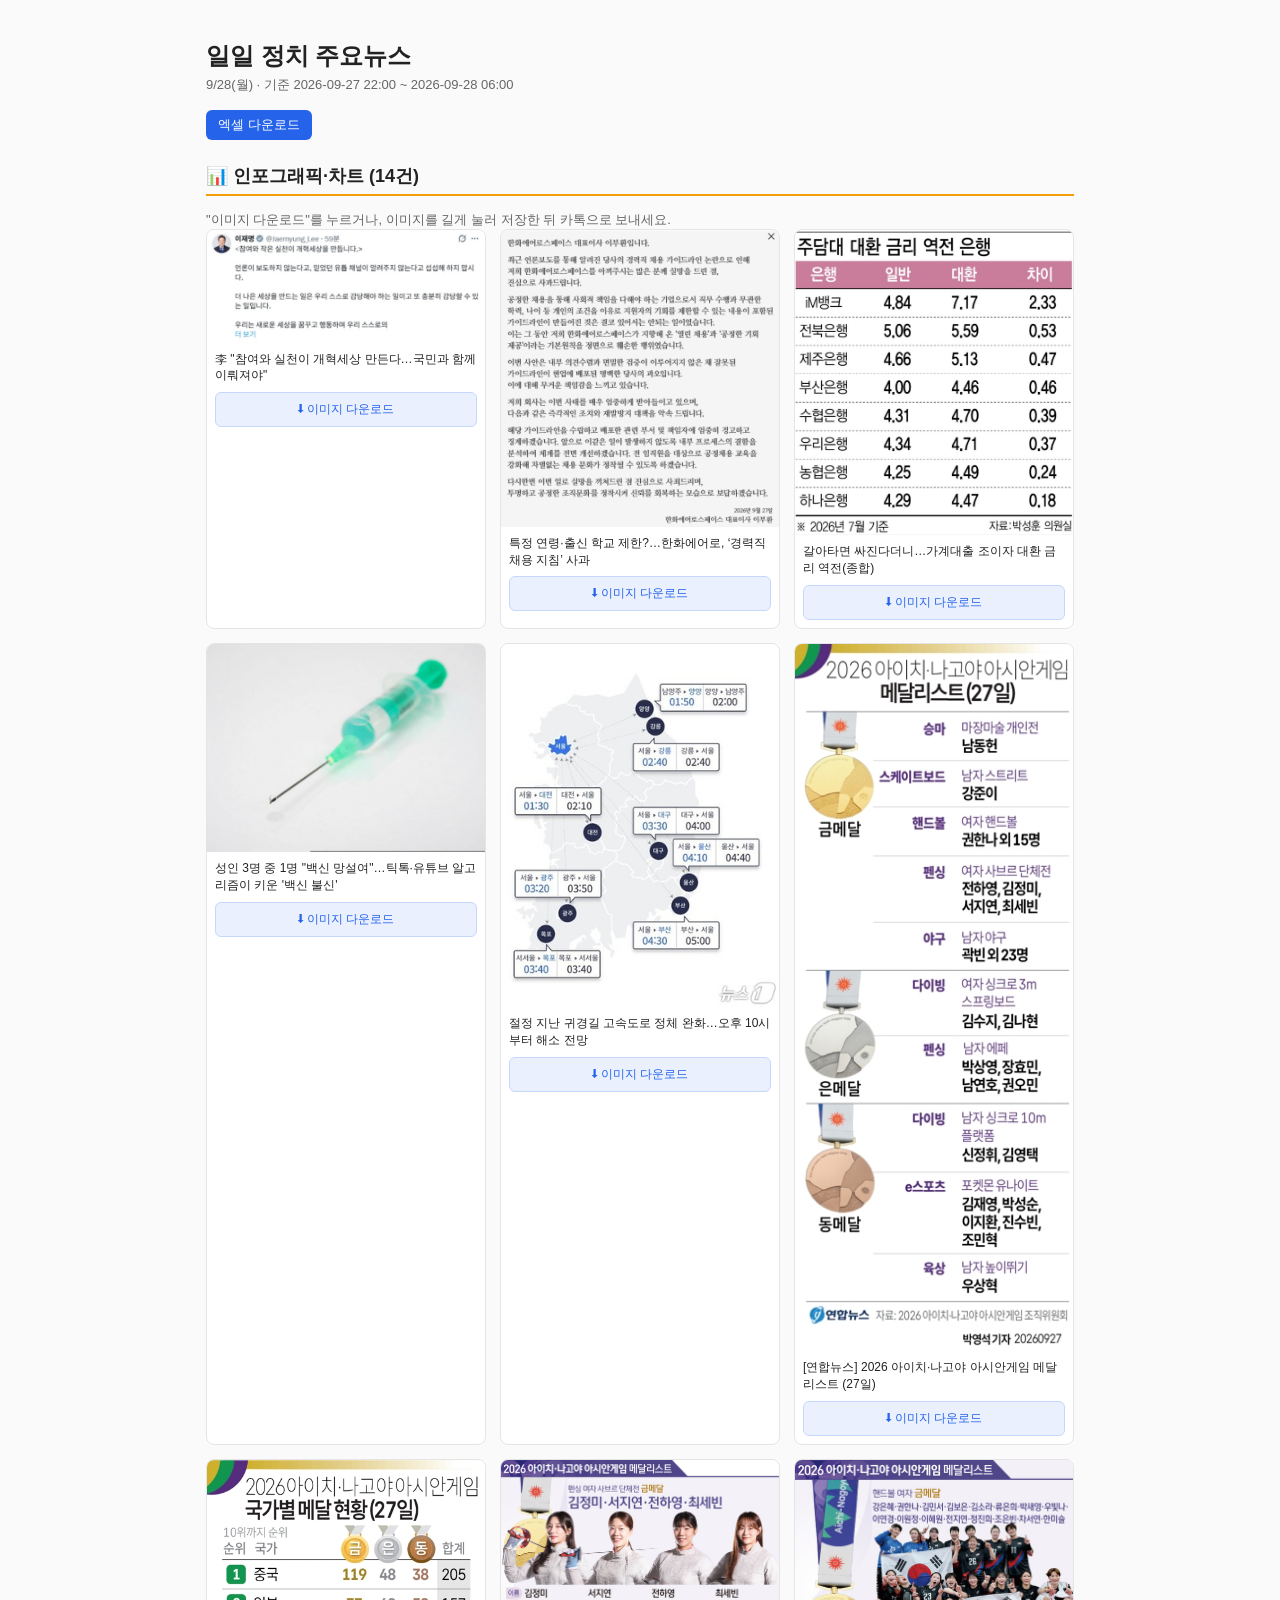
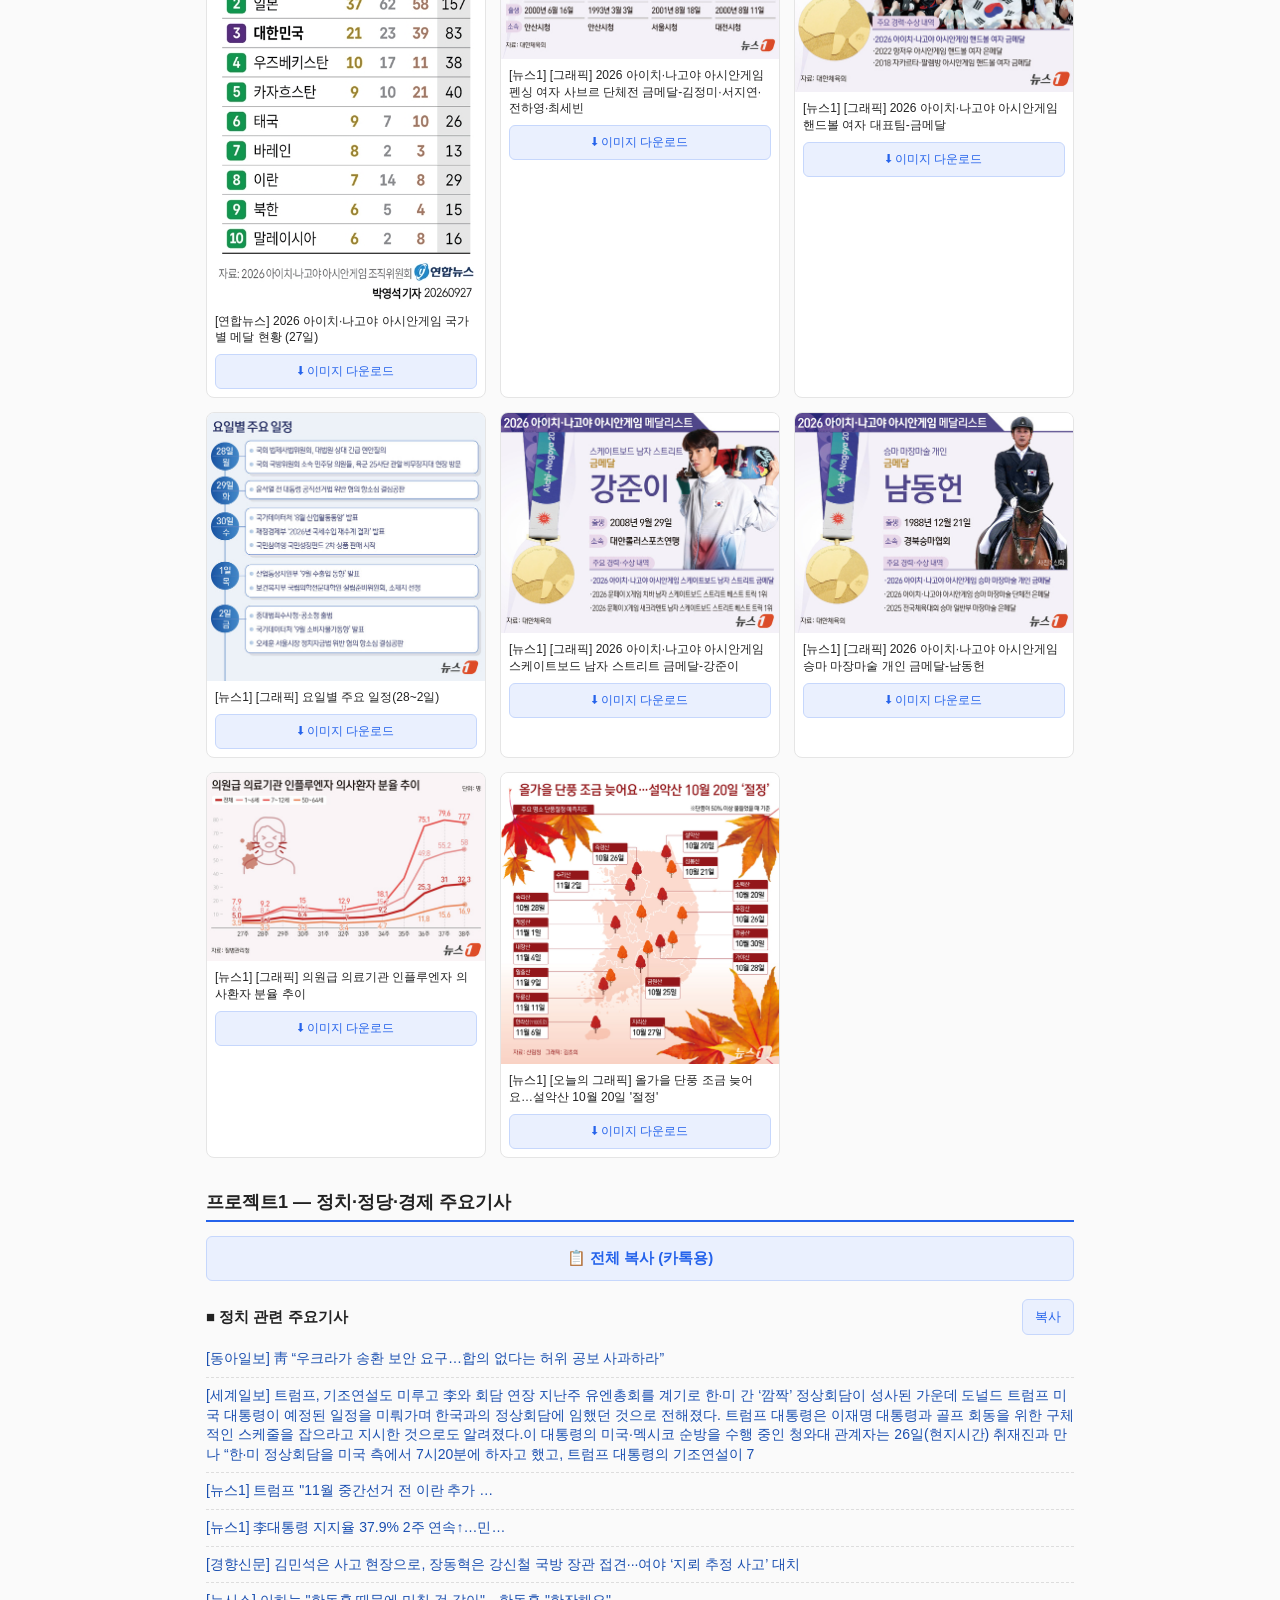
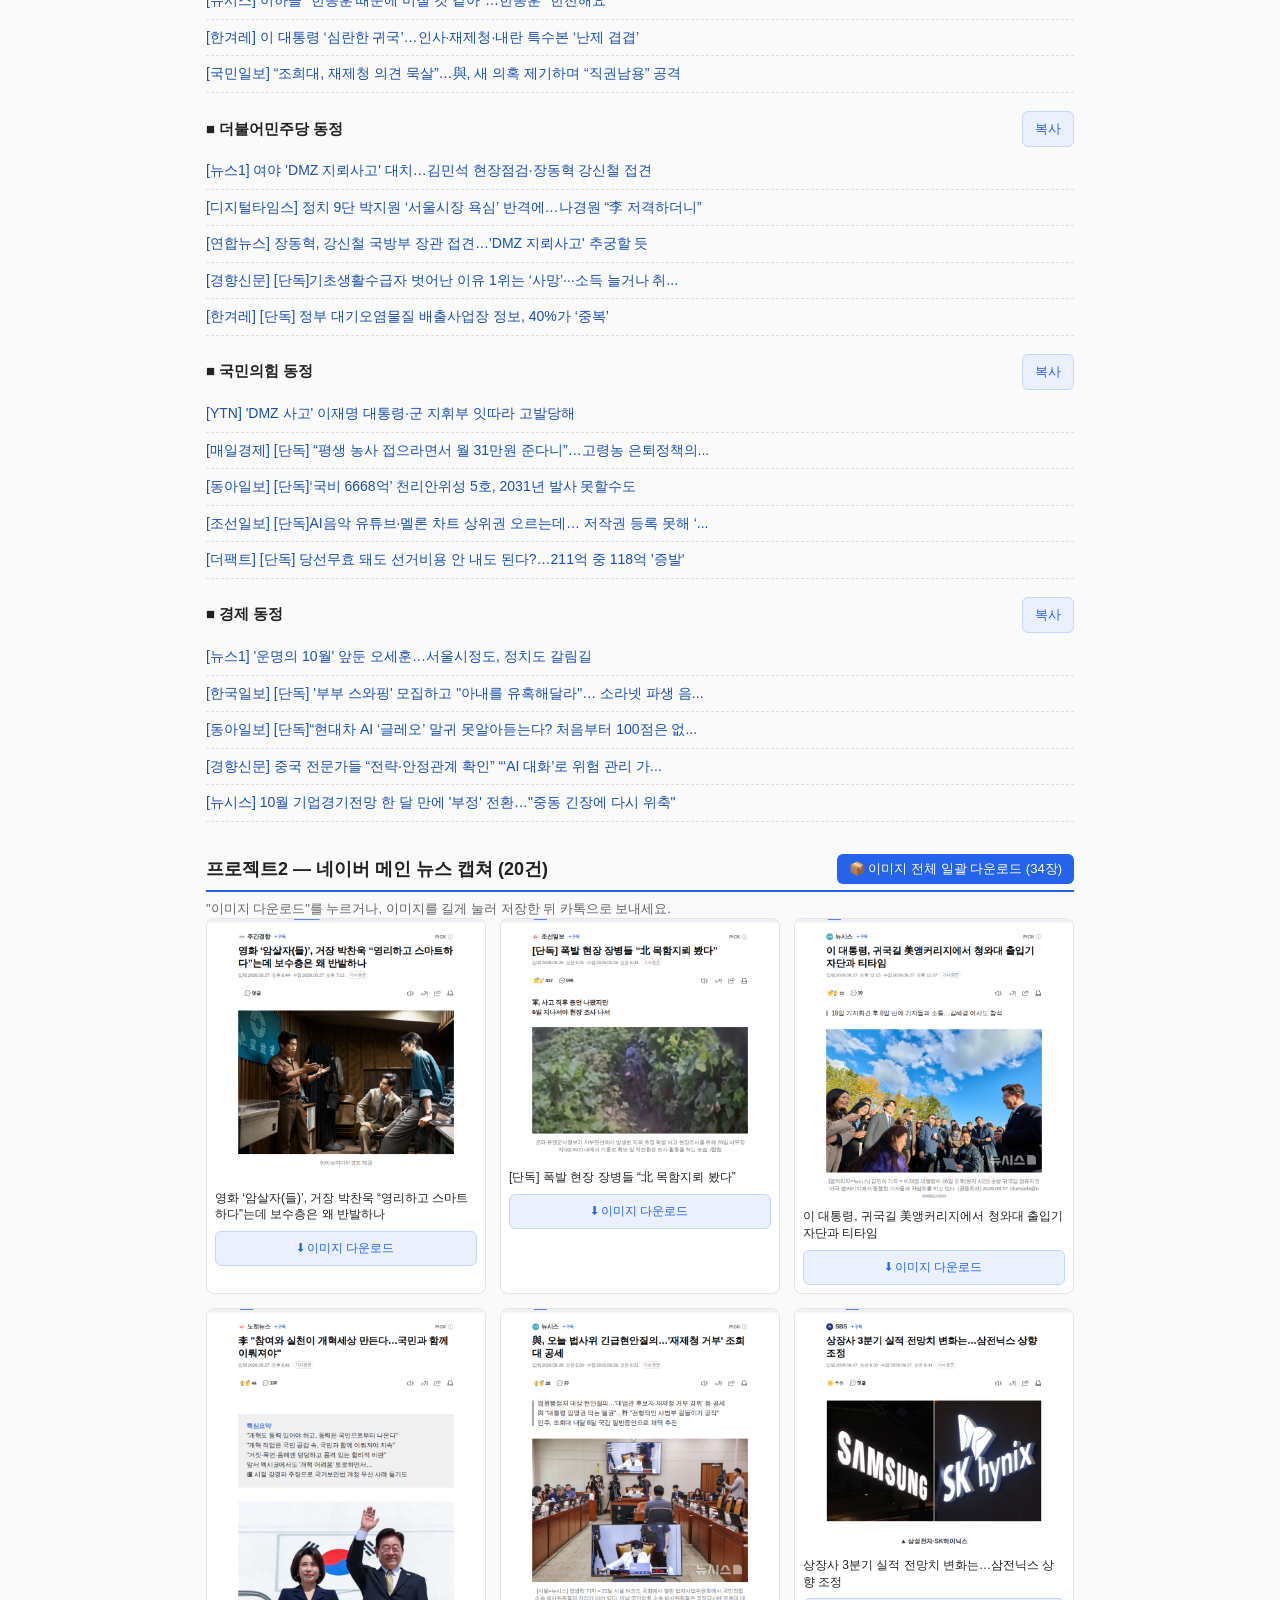
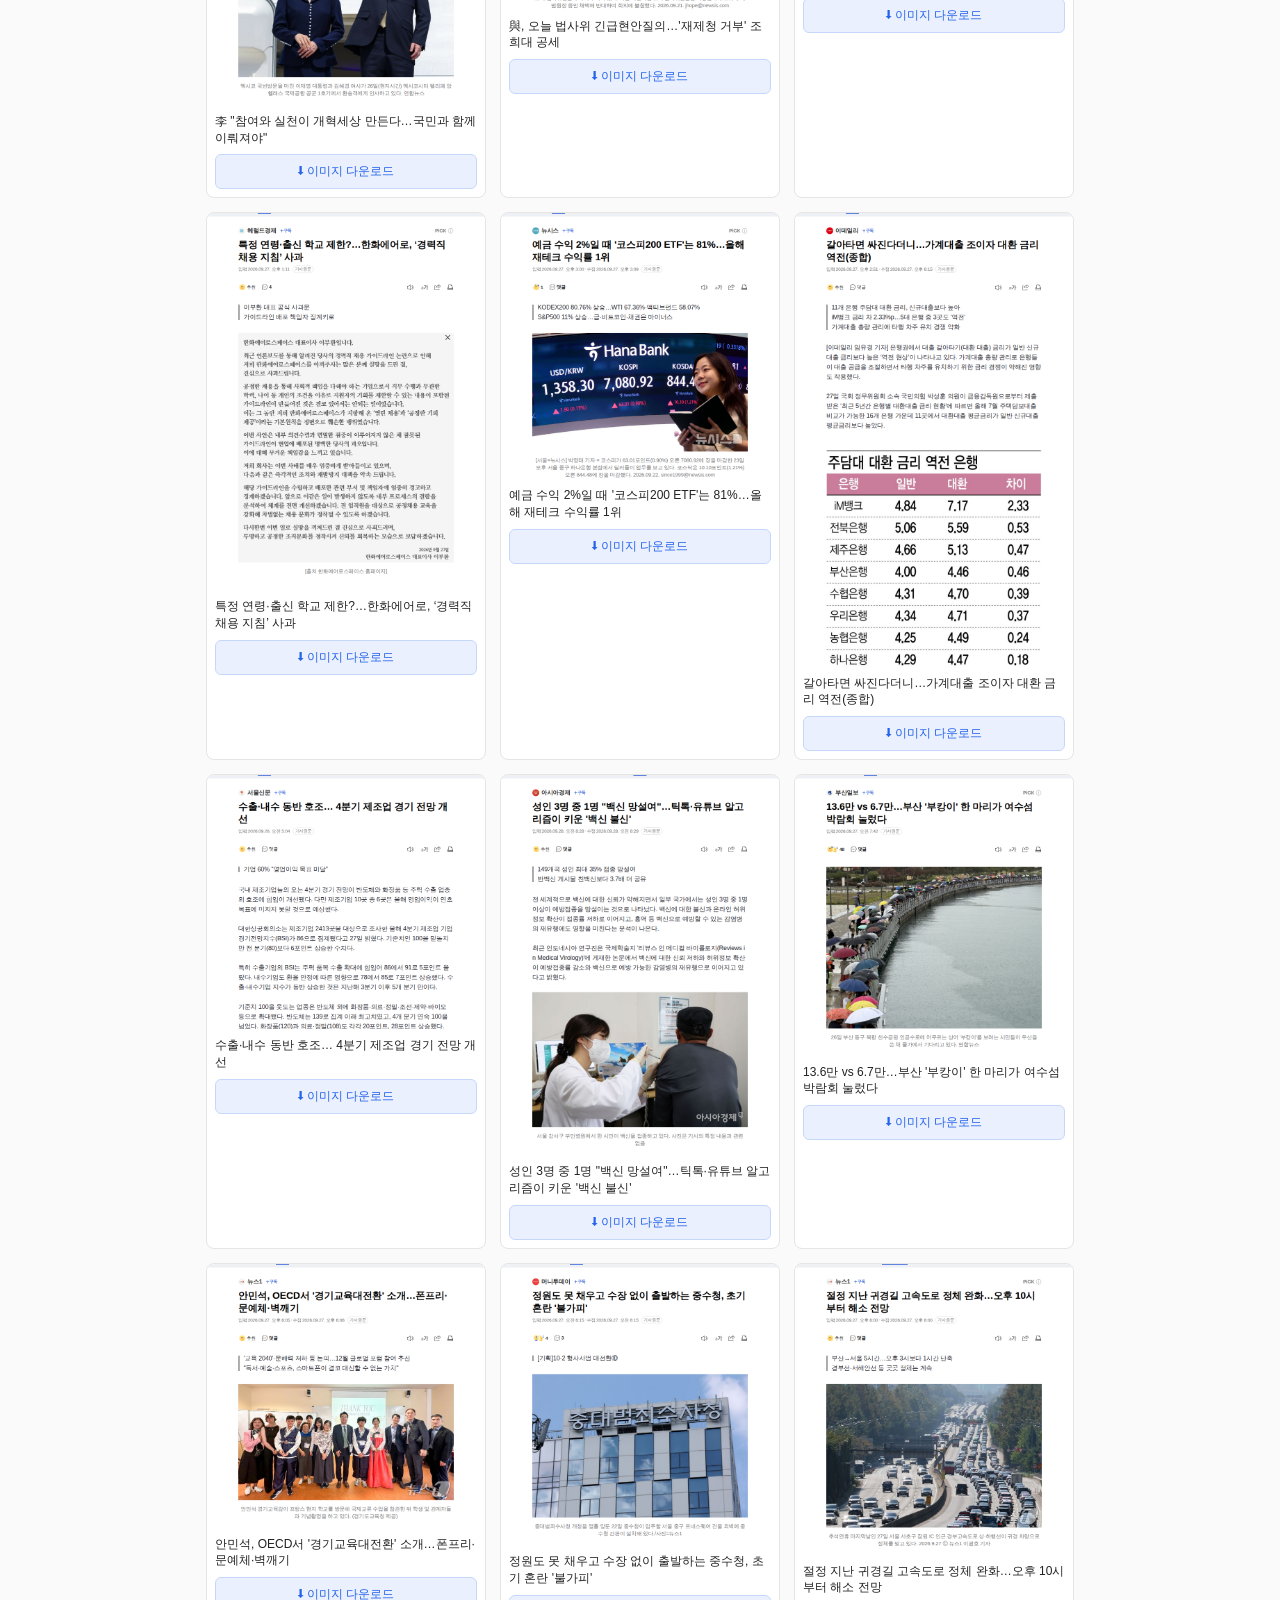
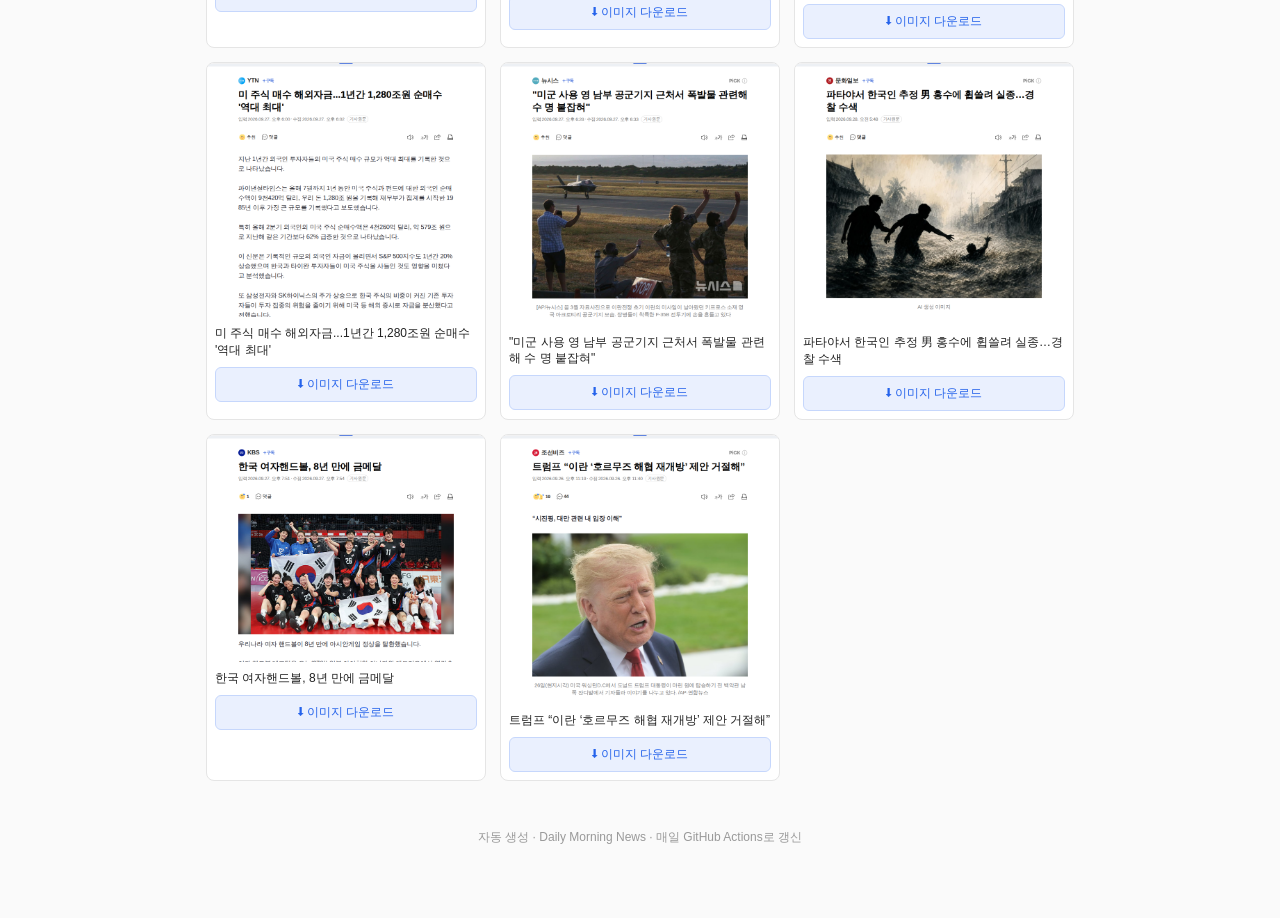
==== commit 977d4d05: "Daily update 2026-09-27 23:36 UTC" ====
--- a/index.html
+++ b/index.html
@@ -3,61 +3,91 @@
 <head>
 <meta charset="UTF-8">
 <meta name="viewport" content="width=device-width, initial-scale=1.0">
-<title>일일 정치 주요뉴스 9/27(일)</title>
+<title>일일 정치 주요뉴스 9/28(월)</title>
 <link rel="stylesheet" href="style.css">
 </head>
 <body>
 <header>
   <h1>일일 정치 주요뉴스</h1>
-  <p class="date">9/27(일) · 기준 2026-09-26 22:00 ~ 2026-09-27 06:00</p>
+  <p class="date">9/28(월) · 기준 2026-09-27 22:00 ~ 2026-09-28 06:00</p>
   <p class="download">
     <a href="output/latest.xlsx">엑셀 다운로드</a>
   </p>
 </header>
 
 <section class="infographics">
-  <h2>📊 인포그래픽·차트 (8건)</h2>
+  <h2>📊 인포그래픽·차트 (14건)</h2>
   <p class="hint">"이미지 다운로드"를 누르거나, 이미지를 길게 눌러 저장한 뒤 카톡으로 보내세요.</p>
   <div class="gallery">
         <div class="card infographic-card">
-      <a class="card-thumb" href="https://n.news.naver.com/mnews/article/001/0016336627" target="_blank" rel="noopener"><img src="images/infographics/article_10_2.png" alt="'자산토큰화반' 신설한 한은, 국채 토큰화 속도내나" loading="lazy"></a>
-      <span>'자산토큰화반' 신설한 한은, 국채 토큰화 속도내나</span>
-      <a class="dl-btn" href="images/infographics/article_10_2.png" download="article_10_2.png">⬇ 이미지 다운로드</a>
-    </div>
-    <div class="card infographic-card">
-      <a class="card-thumb" href="https://n.news.naver.com/mnews/article/469/0000956062" target="_blank" rel="noopener"><img src="images/infographics/article_18_1.png" alt=""호르무즈 말고 트럼프 해협" 지도 올린 트럼프" loading="lazy"></a>
-      <span>"호르무즈 말고 트럼프 해협" 지도 올린 트럼프</span>
-      <a class="dl-btn" href="images/infographics/article_18_1.png" download="article_18_1.png">⬇ 이미지 다운로드</a>
-    </div>
-    <div class="card infographic-card">
-      <a class="card-thumb" href="https://www.yna.co.kr/view/GYH20260926000200044?section=graphic/index" target="_blank" rel="noopener"><img src="images/graphics/연합뉴스_01.jpg" alt="[연합뉴스] 2026 아이치·나고야 아시안게임 국가별 메달 현황 (26일)" loading="lazy"></a>
-      <span>[연합뉴스] 2026 아이치·나고야 아시안게임 국가별 메달 현황 (26일)</span>
+      <a class="card-thumb" href="https://n.news.naver.com/mnews/article/079/0004193109" target="_blank" rel="noopener"><img src="images/infographics/article_04_2.png" alt="李 "참여와 실천이 개혁세상 만든다…국민과 함께 이뤄져야"" loading="lazy"></a>
+      <span>李 "참여와 실천이 개혁세상 만든다…국민과 함께 이뤄져야"</span>
+      <a class="dl-btn" href="images/infographics/article_04_2.png" download="article_04_2.png">⬇ 이미지 다운로드</a>
+    </div>
+    <div class="card infographic-card">
+      <a class="card-thumb" href="https://n.news.naver.com/mnews/article/016/0002702173" target="_blank" rel="noopener"><img src="images/infographics/article_07_1.png" alt="특정 연령·출신 학교 제한?…한화에어로, ‘경력직 채용 지침’ 사과" loading="lazy"></a>
+      <span>특정 연령·출신 학교 제한?…한화에어로, ‘경력직 채용 지침’ 사과</span>
+      <a class="dl-btn" href="images/infographics/article_07_1.png" download="article_07_1.png">⬇ 이미지 다운로드</a>
+    </div>
+    <div class="card infographic-card">
+      <a class="card-thumb" href="https://n.news.naver.com/mnews/article/018/0006375934" target="_blank" rel="noopener"><img src="images/infographics/article_09_1.png" alt="갈아타면 싸진다더니…가계대출 조이자 대환 금리 역전(종합)" loading="lazy"></a>
+      <span>갈아타면 싸진다더니…가계대출 조이자 대환 금리 역전(종합)</span>
+      <a class="dl-btn" href="images/infographics/article_09_1.png" download="article_09_1.png">⬇ 이미지 다운로드</a>
+    </div>
+    <div class="card infographic-card">
+      <a class="card-thumb" href="https://n.news.naver.com/mnews/article/277/0005821276" target="_blank" rel="noopener"><img src="images/infographics/article_11_2.png" alt="성인 3명 중 1명 "백신 망설여"…틱톡·유튜브 알고리즘이 키운 '백신 불신'" loading="lazy"></a>
+      <span>성인 3명 중 1명 "백신 망설여"…틱톡·유튜브 알고리즘이 키운 '백신 불신'</span>
+      <a class="dl-btn" href="images/infographics/article_11_2.png" download="article_11_2.png">⬇ 이미지 다운로드</a>
+    </div>
+    <div class="card infographic-card">
+      <a class="card-thumb" href="https://n.news.naver.com/mnews/article/421/0009193628" target="_blank" rel="noopener"><img src="images/infographics/article_15_2.png" alt="절정 지난 귀경길 고속도로 정체 완화…오후 10시부터 해소 전망" loading="lazy"></a>
+      <span>절정 지난 귀경길 고속도로 정체 완화…오후 10시부터 해소 전망</span>
+      <a class="dl-btn" href="images/infographics/article_15_2.png" download="article_15_2.png">⬇ 이미지 다운로드</a>
+    </div>
+    <div class="card infographic-card">
+      <a class="card-thumb" href="https://www.yna.co.kr/view/GYH20260927000400044?section=graphic/index" target="_blank" rel="noopener"><img src="images/graphics/연합뉴스_01.jpg" alt="[연합뉴스] 2026 아이치·나고야 아시안게임 메달리스트 (27일)" loading="lazy"></a>
+      <span>[연합뉴스] 2026 아이치·나고야 아시안게임 메달리스트 (27일)</span>
       <a class="dl-btn" href="images/graphics/연합뉴스_01.jpg" download="연합뉴스_01.jpg">⬇ 이미지 다운로드</a>
     </div>
     <div class="card infographic-card">
-      <a class="card-thumb" href="https://www.yna.co.kr/view/GYH20260926000300044?section=graphic/index" target="_blank" rel="noopener"><img src="images/graphics/연합뉴스_02.jpg" alt="[연합뉴스] 2026 아이치·나고야 아시안게임 메달리스트 (26일)" loading="lazy"></a>
-      <span>[연합뉴스] 2026 아이치·나고야 아시안게임 메달리스트 (26일)</span>
+      <a class="card-thumb" href="https://www.yna.co.kr/view/GYH20260927000500044?section=graphic/index" target="_blank" rel="noopener"><img src="images/graphics/연합뉴스_02.jpg" alt="[연합뉴스] 2026 아이치·나고야 아시안게임 국가별 메달 현황 (27일)" loading="lazy"></a>
+      <span>[연합뉴스] 2026 아이치·나고야 아시안게임 국가별 메달 현황 (27일)</span>
       <a class="dl-btn" href="images/graphics/연합뉴스_02.jpg" download="연합뉴스_02.jpg">⬇ 이미지 다운로드</a>
     </div>
     <div class="card infographic-card">
-      <a class="card-thumb" href="https://www.yna.co.kr/view/GYH20260926000100044?section=graphic/index" target="_blank" rel="noopener"><img src="images/graphics/연합뉴스_03.jpg" alt="[연합뉴스] 미국-중국 정상회담 주요 내용" loading="lazy"></a>
-      <span>[연합뉴스] 미국-중국 정상회담 주요 내용</span>
-      <a class="dl-btn" href="images/graphics/연합뉴스_03.jpg" download="연합뉴스_03.jpg">⬇ 이미지 다운로드</a>
-    </div>
-    <div class="card infographic-card">
-      <a class="card-thumb" href="https://www.newsis.com/photo/graview/?id=NISI20260926_0002248856&cid=photo&page=1" target="_blank" rel="noopener"><img src="images/graphics/뉴시스_04.jpg" alt="[뉴시스] 금리인상에도 집값 상승 기대 여전…전망CSI 125" loading="lazy"></a>
-      <span>[뉴시스] 금리인상에도 집값 상승 기대 여전…전망CSI 125</span>
-      <a class="dl-btn" href="images/graphics/뉴시스_04.jpg" download="뉴시스_04.jpg">⬇ 이미지 다운로드</a>
-    </div>
-    <div class="card infographic-card">
-      <a class="card-thumb" href="https://www.news1.kr/photos/8127038" target="_blank" rel="noopener"><img src="images/graphics/뉴스1_05.jpg" alt="[뉴스1] [그래픽] 2026 아이치·나고야 아시안 게임 펜싱 남자 사브르 단체전 금메달-오상욱·박상원·도경동·황희근" loading="lazy"></a>
-      <span>[뉴스1] [그래픽] 2026 아이치·나고야 아시안 게임 펜싱 남자 사브르 단체전 금메달-오상욱·박상원·도경동·황희근</span>
+      <a class="card-thumb" href="https://www.news1.kr/photos/8128027" target="_blank" rel="noopener"><img src="images/graphics/뉴스1_03.jpg" alt="[뉴스1] [그래픽] 2026 아이치·나고야 아시안게임 펜싱 여자 사브르 단체전 금메달-김정미·서지연·전하영·최세빈" loading="lazy"></a>
+      <span>[뉴스1] [그래픽] 2026 아이치·나고야 아시안게임 펜싱 여자 사브르 단체전 금메달-김정미·서지연·전하영·최세빈</span>
+      <a class="dl-btn" href="images/graphics/뉴스1_03.jpg" download="뉴스1_03.jpg">⬇ 이미지 다운로드</a>
+    </div>
+    <div class="card infographic-card">
+      <a class="card-thumb" href="https://www.news1.kr/photos/8127969" target="_blank" rel="noopener"><img src="images/graphics/뉴스1_04.jpg" alt="[뉴스1] [그래픽] 2026 아이치·나고야 아시안게임 핸드볼 여자 대표팀-금메달" loading="lazy"></a>
+      <span>[뉴스1] [그래픽] 2026 아이치·나고야 아시안게임 핸드볼 여자 대표팀-금메달</span>
+      <a class="dl-btn" href="images/graphics/뉴스1_04.jpg" download="뉴스1_04.jpg">⬇ 이미지 다운로드</a>
+    </div>
+    <div class="card infographic-card">
+      <a class="card-thumb" href="https://www.news1.kr/photos/8127728" target="_blank" rel="noopener"><img src="images/graphics/뉴스1_05.jpg" alt="[뉴스1] [그래픽] 요일별 주요 일정(28~2일)" loading="lazy"></a>
+      <span>[뉴스1] [그래픽] 요일별 주요 일정(28~2일)</span>
       <a class="dl-btn" href="images/graphics/뉴스1_05.jpg" download="뉴스1_05.jpg">⬇ 이미지 다운로드</a>
     </div>
     <div class="card infographic-card">
-      <a class="card-thumb" href="https://www.news1.kr/photos/8121604" target="_blank" rel="noopener"><img src="images/graphics/뉴스1_06.jpg" alt="[뉴스1] [오늘의 그래픽] 추석연휴 낮시간 전기차 충전 반값…자가충전은 0원" loading="lazy"></a>
-      <span>[뉴스1] [오늘의 그래픽] 추석연휴 낮시간 전기차 충전 반값…자가충전은 0원</span>
+      <a class="card-thumb" href="https://www.news1.kr/photos/8127718" target="_blank" rel="noopener"><img src="images/graphics/뉴스1_06.jpg" alt="[뉴스1] [그래픽] 2026 아이치·나고야 아시안게임 스케이트보드 남자 스트리트 금메달-강준이" loading="lazy"></a>
+      <span>[뉴스1] [그래픽] 2026 아이치·나고야 아시안게임 스케이트보드 남자 스트리트 금메달-강준이</span>
       <a class="dl-btn" href="images/graphics/뉴스1_06.jpg" download="뉴스1_06.jpg">⬇ 이미지 다운로드</a>
+    </div>
+    <div class="card infographic-card">
+      <a class="card-thumb" href="https://www.news1.kr/photos/8127592" target="_blank" rel="noopener"><img src="images/graphics/뉴스1_07.jpg" alt="[뉴스1] [그래픽] 2026 아이치·나고야 아시안게임 승마 마장마술 개인 금메달-남동헌" loading="lazy"></a>
+      <span>[뉴스1] [그래픽] 2026 아이치·나고야 아시안게임 승마 마장마술 개인 금메달-남동헌</span>
+      <a class="dl-btn" href="images/graphics/뉴스1_07.jpg" download="뉴스1_07.jpg">⬇ 이미지 다운로드</a>
+    </div>
+    <div class="card infographic-card">
+      <a class="card-thumb" href="https://www.news1.kr/photos/8127402" target="_blank" rel="noopener"><img src="images/graphics/뉴스1_08.jpg" alt="[뉴스1] [그래픽] 의원급 의료기관 인플루엔자 의사환자 분율 추이" loading="lazy"></a>
+      <span>[뉴스1] [그래픽] 의원급 의료기관 인플루엔자 의사환자 분율 추이</span>
+      <a class="dl-btn" href="images/graphics/뉴스1_08.jpg" download="뉴스1_08.jpg">⬇ 이미지 다운로드</a>
+    </div>
+    <div class="card infographic-card">
+      <a class="card-thumb" href="https://www.news1.kr/photos/8127409" target="_blank" rel="noopener"><img src="images/graphics/뉴스1_09.jpg" alt="[뉴스1] [오늘의 그래픽] 올가을 단풍 조금 늦어요…설악산 10월 20일 '절정'" loading="lazy"></a>
+      <span>[뉴스1] [오늘의 그래픽] 올가을 단풍 조금 늦어요…설악산 10월 20일 '절정'</span>
+      <a class="dl-btn" href="images/graphics/뉴스1_09.jpg" download="뉴스1_09.jpg">⬇ 이미지 다운로드</a>
     </div>
   </div>
 </section>
@@ -71,14 +101,14 @@
       <button class="copy-btn" data-copy-target="sector-politics_main" type="button">복사</button>
     </div>
     <ul>
-    <li><a href="https://www.seoul.co.kr/news/politics/2026/09/26/20260926500018" target="_blank" rel="noopener">[서울신문] K팝으로 멕시코 청소년 사로잡은 李대통령 부부…“여러분 함성에 감사”</a></li>
-    <li><a href="https://www.dt.co.kr/article/12085836" target="_blank" rel="noopener">[디지털타임스] 박지원 “포로·지뢰 알아야 한동훈과 싸우지”… 한동훈 “나 말고 정신 나간 사람들과 싸워라”</a></li>
-    <li><a href="https://www.seoul.co.kr/news/international/2026/09/26/20260926500020" target="_blank" rel="noopener">[서울신문] “트럼프, 이란 ‘7일 계획’ 거부…선거 후 폭격 가능성도”</a></li>
-    <li><a href="https://www.joongang.co.kr/article/25464878" target="_blank" rel="noopener">[중앙일보] 한동훈 “李, 유시민 못 이긴다⋯멘탈 잃은듯”</a></li>
-    <li><a href="https://www.segye.com/newsView/20260926505521" target="_blank" rel="noopener">[세계일보] 野 “김정은 심기 경호하나” vs 與 “매국적 정쟁”…연휴 달군 안보 공방</a></li>
-    <li><a href="https://www.kmib.co.kr/article/view.asp?arcid=9000017333&code=61111211&sid1=pol" target="_blank" rel="noopener">[국민일보] 우크라이나 “北 포로 송환, 비공개 합의 없었다” 반박</a></li>
-    <li><a href="https://news.sbs.co.kr/news/endPage.do?news_id=N1008770741&plink=STAND&cooper=NAVER" target="_blank" rel="noopener">[SBS] "당신은 유시민 못 이깁니다"…한동훈이 직격 날린 이유는</a></li>
-    <li><a href="https://www.donga.com/news/NewsStand/article/all/20260926/134734353/2" target="_blank" rel="noopener">[동아일보] 김현지 청와대 제1부속실장 부친상…광주서 가족장</a></li>
+    <li><a href="https://www.donga.com/news/NewsStand/article/all/20260928/134740518/1" target="_blank" rel="noopener">[동아일보] 靑 “우크라가 송환 보안 요구…합의 없다는 허위 공보 사과하라”</a></li>
+    <li><a href="https://www.segye.com/newsView/20260927510837" target="_blank" rel="noopener">[세계일보] 트럼프, 기조연설도 미루고 李와 회담 연장 지난주 유엔총회를 계기로 한·미 간 ‘깜짝’ 정상회담이 성사된 가운데 도널드 트럼프 미국 대통령이 예정된 일정을 미뤄가며 한국과의 정상회담에 임했던 것으로 전해졌다. 트럼프 대통령은 이재명 대통령과 골프 회동을 위한 구체적인 스케줄을 잡으라고 지시한 것으로도 알려졌다.이 대통령의 미국·멕시코 순방을 수행 중인 청와대 관계자는 26일(현지시간) 취재진과 만나 “한·미 정상회담을 미국 측에서 7시20분에 하자고 했고, 트럼프 대통령의 기조연설이 7</a></li>
+    <li><a href="https://www.news1.kr/world/usa-canada/6302595" target="_blank" rel="noopener">[뉴스1] 트럼프 "11월 중간선거 전 이란 추가 …</a></li>
+    <li><a href="https://www.news1.kr/politics/president/6302607" target="_blank" rel="noopener">[뉴스1] 李대통령 지지율 37.9% 2주 연속↑…민…</a></li>
+    <li><a href="https://www.khan.co.kr/article/202609280740001/?nv=stand" target="_blank" rel="noopener">[경향신문] 김민석은 사고 현장으로, 장동혁은 강신철 국방 장관 접견···여야 ‘지뢰 추정 사고’ 대치</a></li>
+    <li><a href="https://www.newsis.com/view/NISX20260927_0003804139" target="_blank" rel="noopener">[뉴시스] 이하늘 "한동훈 때문에 미칠 것 같아"…한동훈 "한잔해요"</a></li>
+    <li><a href="https://www.hani.co.kr/arti/politics/politics_general/1279665.html" target="_blank" rel="noopener">[한겨레] 이 대통령 ‘심란한 귀국’…인사·재제청·내란 특수본 ‘난제 겹겹’</a></li>
+    <li><a href="https://www.kmib.co.kr/article/view.asp?arcid=9000017645&code=11121100&sid1=pol" target="_blank" rel="noopener">[국민일보] “조희대, 재제청 의견 묵살”…與, 새 의혹 제기하며 “직권남용” 공격</a></li>
     </ul>
   </div>
   <div class="sector">
@@ -87,11 +117,11 @@
       <button class="copy-btn" data-copy-target="sector-dp" type="button">복사</button>
     </div>
     <ul>
-    <li><a href="https://n.news.naver.com/article/022/0004161985" target="_blank" rel="noopener">[세계일보] 연일 ‘DMZ 지뢰 사고’에 대해 목높이는 한동훈, 군 사고에 그렇게 관...</a></li>
-    <li><a href="https://n.news.naver.com/article/421/0009192882" target="_blank" rel="noopener">[뉴스1] [단독] 1000만 원 받고 통일교육 한다며 '루지 탑승'…연구 실적은 '0건...</a></li>
-    <li><a href="https://n.news.naver.com/article/003/0014214977" target="_blank" rel="noopener">[뉴시스] [단독]'노담' 대세인 줄 알았는데…흡연 적발 1년새 2배 급증</a></li>
-    <li><a href="https://n.news.naver.com/article/421/0009192874" target="_blank" rel="noopener">[뉴스1] [단독] 3년 넘게 못 받은 건보재정 2485억…불법기관 잡아도 환수 '막막...</a></li>
-    <li><a href="https://n.news.naver.com/article/008/0005418555" target="_blank" rel="noopener">[머니투데이] 국회 가동 '2달째' 소위 구성 지연..."법안심사는 언제"</a></li>
+    <li><a href="https://n.news.naver.com/article/421/0009194072" target="_blank" rel="noopener">[뉴스1] 여야 'DMZ 지뢰사고' 대치…김민석 현장점검·장동혁 강신철 접견</a></li>
+    <li><a href="https://n.news.naver.com/article/029/0003050062" target="_blank" rel="noopener">[디지털타임스] 정치 9단 박지원 ‘서울시장 욕심’ 반격에…나경원 “李 저격하더니”</a></li>
+    <li><a href="https://n.news.naver.com/article/001/0016339464" target="_blank" rel="noopener">[연합뉴스] 장동혁, 강신철 국방부 장관 접견…'DMZ 지뢰사고' 추궁할 듯</a></li>
+    <li><a href="https://n.news.naver.com/article/032/0003472738" target="_blank" rel="noopener">[경향신문] [단독]기초생활수급자 벗어난 이유 1위는 ‘사망’···소득 늘거나 취...</a></li>
+    <li><a href="https://n.news.naver.com/article/028/0002824864" target="_blank" rel="noopener">[한겨레] [단독] 정부 대기오염물질 배출사업장 정보, 40%가 ‘중복’</a></li>
     </ul>
   </div>
   <div class="sector">
@@ -100,11 +130,11 @@
       <button class="copy-btn" data-copy-target="sector-ppp" type="button">복사</button>
     </div>
     <ul>
-    <li><a href="https://n.news.naver.com/article/052/0002411421" target="_blank" rel="noopener">[YTN] '명태균 게이트 1심 유죄' 윤석열·오세훈, 2심 관건은?</a></li>
-    <li><a href="https://n.news.naver.com/article/008/0005418550" target="_blank" rel="noopener">[머니투데이] [단독]'제조업 AI 암묵지' 집행예산 60%가 인건비…"실제 성과 보여야"</a></li>
-    <li><a href="https://n.news.naver.com/article/001/0016337739" target="_blank" rel="noopener">[연합뉴스] 최수진 "한중 FTA 10년…경제적 효과는 정부예상치 4 분의 1"</a></li>
-    <li><a href="https://n.news.naver.com/article/001/0016337731" target="_blank" rel="noopener">[연합뉴스] "농축수산·임산물 절도 피해 작년 154억…전년대비 급증"</a></li>
-    <li><a href="https://n.news.naver.com/article/025/0003553910" target="_blank" rel="noopener">[중앙일보] 출발 삐끗했던 조정식 바라본다…與 “국힘 만나 개헌 추진해야”</a></li>
+    <li><a href="https://n.news.naver.com/article/052/0002411698" target="_blank" rel="noopener">[YTN] 'DMZ 사고' 이재명 대통령·군 지휘부 잇따라 고발당해</a></li>
+    <li><a href="https://n.news.naver.com/article/009/0005740489" target="_blank" rel="noopener">[매일경제] [단독] “평생 농사 접으라면서 월 31만원 준다니”…고령농 은퇴정책의...</a></li>
+    <li><a href="https://n.news.naver.com/article/020/0003750915" target="_blank" rel="noopener">[동아일보] [단독]‘국비 6668억’ 천리안위성 5호, 2031년 발사 못할수도</a></li>
+    <li><a href="https://n.news.naver.com/article/023/0004000641" target="_blank" rel="noopener">[조선일보] [단독]AI음악 유튜브·멜론 차트 상위권 오르는데… 저작권 등록 못해 ‘...</a></li>
+    <li><a href="https://n.news.naver.com/article/629/0000537021" target="_blank" rel="noopener">[더팩트] [단독] 당선무효 돼도 선거비용 안 내도 된다?…211억 중 118억 '증발'</a></li>
     </ul>
   </div>
   <div class="sector">
@@ -113,11 +143,11 @@
       <button class="copy-btn" data-copy-target="sector-economy" type="button">복사</button>
     </div>
     <ul>
-    <li><a href="https://n.news.naver.com/article/011/0004665533" target="_blank" rel="noopener">[서울경제] 韓 생산·소비 반등하나...美 물가·고용 지표 관심[한동훈의 위클리 전...</a></li>
-    <li><a href="https://n.news.naver.com/article/422/0000909930" target="_blank" rel="noopener">[연합뉴스TV] 이재명 대통령, 순방 일정 마치고 귀국길 올라</a></li>
-    <li><a href="https://n.news.naver.com/article/008/0005418531" target="_blank" rel="noopener">[머니투데이] 이재명 대통령, 5박7일 미·멕시코 순방 마치고 귀국길</a></li>
-    <li><a href="https://n.news.naver.com/article/001/0016337733" target="_blank" rel="noopener">[연합뉴스] "수조원 재정확보" 말잔치 서울대 총장선거…학생복지는 소외</a></li>
-    <li><a href="https://n.news.naver.com/article/008/0005418553" target="_blank" rel="noopener">[머니투데이] 상품 넘어 우주·AI까지…달라진 중국 '서비스 수출'</a></li>
+    <li><a href="https://n.news.naver.com/article/421/0009194048" target="_blank" rel="noopener">[뉴스1] '운명의 10월' 앞둔 오세훈…서울시정도, 정치도 갈림길</a></li>
+    <li><a href="https://n.news.naver.com/article/469/0000956229" target="_blank" rel="noopener">[한국일보] [단독] '부부 스와핑' 모집하고 "아내를 유혹해달라"… 소라넷 파생 음...</a></li>
+    <li><a href="https://n.news.naver.com/article/020/0003750844" target="_blank" rel="noopener">[동아일보] [단독]“현대차 AI ‘글레오’ 말귀 못알아듣는다? 처음부터 100점은 없...</a></li>
+    <li><a href="https://n.news.naver.com/article/032/0003472736" target="_blank" rel="noopener">[경향신문] 중국 전문가들 “전략·안정관계 확인” “‘AI 대화’로 위험 관리 가...</a></li>
+    <li><a href="https://n.news.naver.com/article/003/0014216403" target="_blank" rel="noopener">[뉴시스] 10월 기업경기전망 한 달 만에 '부정' 전환…"중동 긴장에 다시 위축"</a></li>
     </ul>
   </div>
 </section>
@@ -125,108 +155,108 @@
 <section class="project2">
   <div class="section-head">
     <h2>프로젝트2 — 네이버 메인 뉴스 캡쳐 (20건)</h2>
-    <a class="zip-btn" href="output/images.zip">📦 이미지 전체 일괄 다운로드 (28장)</a>
+    <a class="zip-btn" href="output/images.zip">📦 이미지 전체 일괄 다운로드 (34장)</a>
   </div>
   <p class="hint">"이미지 다운로드"를 누르거나, 이미지를 길게 눌러 저장한 뒤 카톡으로 보내세요.</p>
   <div class="gallery">
         <div class="card">
-      <a class="card-thumb" href="https://n.news.naver.com/mnews/article/421/0009192165" target="_blank" rel="noopener"><img src="images/article_01.png" alt="배현진 "박진영, 진짜 무보수인지도 확인하겠다…국감에서 보자"" loading="lazy"></a>
-      <span>배현진 "박진영, 진짜 무보수인지도 확인하겠다…국감에서 보자"</span>
+      <a class="card-thumb" href="https://n.news.naver.com/mnews/article/033/0000052414" target="_blank" rel="noopener"><img src="images/article_01.png" alt="영화 ‘암살자(들)’, 거장 박찬욱 “영리하고 스마트하다”는데 보수층은 왜 반발하나" loading="lazy"></a>
+      <span>영화 ‘암살자(들)’, 거장 박찬욱 “영리하고 스마트하다”는데 보수층은 왜 반발하나</span>
       <a class="dl-btn" href="images/article_01.png" download="article_01.png">⬇ 이미지 다운로드</a>
     </div>
     <div class="card">
-      <a class="card-thumb" href="https://n.news.naver.com/mnews/article/009/0005740041" target="_blank" rel="noopener"><img src="images/article_02.png" alt="이재명 대통령, 한-멕시코 비즈니스 포럼 참석" loading="lazy"></a>
-      <span>이재명 대통령, 한-멕시코 비즈니스 포럼 참석</span>
+      <a class="card-thumb" href="https://n.news.naver.com/mnews/article/023/0004000684" target="_blank" rel="noopener"><img src="images/article_02.png" alt="[단독] 폭발 현장 장병들 “北 목함지뢰 봤다”" loading="lazy"></a>
+      <span>[단독] 폭발 현장 장병들 “北 목함지뢰 봤다”</span>
       <a class="dl-btn" href="images/article_02.png" download="article_02.png">⬇ 이미지 다운로드</a>
     </div>
     <div class="card">
-      <a class="card-thumb" href="https://n.news.naver.com/mnews/article/011/0004665484" target="_blank" rel="noopener"><img src="images/article_03.png" alt="우크라 北포로 한국 송환 공개 논란에…청와대 “원칙 따라 대응”" loading="lazy"></a>
-      <span>우크라 北포로 한국 송환 공개 논란에…청와대 “원칙 따라 대응”</span>
+      <a class="card-thumb" href="https://n.news.naver.com/mnews/article/003/0014215401" target="_blank" rel="noopener"><img src="images/article_03.png" alt="이 대통령, 귀국길 美앵커리지에서 청와대 출입기자단과 티타임" loading="lazy"></a>
+      <span>이 대통령, 귀국길 美앵커리지에서 청와대 출입기자단과 티타임</span>
       <a class="dl-btn" href="images/article_03.png" download="article_03.png">⬇ 이미지 다운로드</a>
     </div>
     <div class="card">
-      <a class="card-thumb" href="https://n.news.naver.com/mnews/article/014/0005580993" target="_blank" rel="noopener"><img src="images/article_04.png" alt="軍·유엔사 합동 현장조사 준비…닷새 만에 DMZ 진입, 기동로 확보" loading="lazy"></a>
-      <span>軍·유엔사 합동 현장조사 준비…닷새 만에 DMZ 진입, 기동로 확보</span>
+      <a class="card-thumb" href="https://n.news.naver.com/mnews/article/079/0004193109" target="_blank" rel="noopener"><img src="images/article_04.png" alt="李 "참여와 실천이 개혁세상 만든다…국민과 함께 이뤄져야"" loading="lazy"></a>
+      <span>李 "참여와 실천이 개혁세상 만든다…국민과 함께 이뤄져야"</span>
       <a class="dl-btn" href="images/article_04.png" download="article_04.png">⬇ 이미지 다운로드</a>
     </div>
     <div class="card">
-      <a class="card-thumb" href="https://n.news.naver.com/mnews/article/001/0016336833" target="_blank" rel="noopener"><img src="images/article_05.png" alt="국힘 '지뢰사고' 공세 지속 "대통령 침묵만…증거유실 기다리나"" loading="lazy"></a>
-      <span>국힘 '지뢰사고' 공세 지속 "대통령 침묵만…증거유실 기다리나"</span>
+      <a class="card-thumb" href="https://n.news.naver.com/mnews/article/003/0014216372" target="_blank" rel="noopener"><img src="images/article_05.png" alt="與, 오늘 법사위 긴급현안질의…'재제청 거부' 조희대 공세" loading="lazy"></a>
+      <span>與, 오늘 법사위 긴급현안질의…'재제청 거부' 조희대 공세</span>
       <a class="dl-btn" href="images/article_05.png" download="article_05.png">⬇ 이미지 다운로드</a>
     </div>
     <div class="card">
-      <a class="card-thumb" href="https://n.news.naver.com/mnews/article/123/0002390836" target="_blank" rel="noopener"><img src="images/article_06.png" alt=""추석 끝나면 30만전자?"...삼성전자, '배당 낙수효과' 증권가 전망은?" loading="lazy"></a>
-      <span>"추석 끝나면 30만전자?"...삼성전자, '배당 낙수효과' 증권가 전망은?</span>
+      <a class="card-thumb" href="https://n.news.naver.com/mnews/article/055/0001391275" target="_blank" rel="noopener"><img src="images/article_06.png" alt="상장사 3분기 실적 전망치 변화는…삼전닉스 상향 조정" loading="lazy"></a>
+      <span>상장사 3분기 실적 전망치 변화는…삼전닉스 상향 조정</span>
       <a class="dl-btn" href="images/article_06.png" download="article_06.png">⬇ 이미지 다운로드</a>
     </div>
     <div class="card">
-      <a class="card-thumb" href="https://n.news.naver.com/mnews/article/018/0006375765" target="_blank" rel="noopener"><img src="images/article_07.png" alt="온체인 금융, 시장 열린 뒤 준비하면 늦는다[기고]" loading="lazy"></a>
-      <span>온체인 금융, 시장 열린 뒤 준비하면 늦는다[기고]</span>
+      <a class="card-thumb" href="https://n.news.naver.com/mnews/article/016/0002702173" target="_blank" rel="noopener"><img src="images/article_07.png" alt="특정 연령·출신 학교 제한?…한화에어로, ‘경력직 채용 지침’ 사과" loading="lazy"></a>
+      <span>특정 연령·출신 학교 제한?…한화에어로, ‘경력직 채용 지침’ 사과</span>
       <a class="dl-btn" href="images/article_07.png" download="article_07.png">⬇ 이미지 다운로드</a>
     </div>
     <div class="card">
-      <a class="card-thumb" href="https://n.news.naver.com/mnews/article/052/0002411418" target="_blank" rel="noopener"><img src="images/article_08.png" alt="'레버리지 ETF' 도입을 결정한 '누군가'는?...수십조 손해 책임론" loading="lazy"></a>
-      <span>'레버리지 ETF' 도입을 결정한 '누군가'는?...수십조 손해 책임론</span>
+      <a class="card-thumb" href="https://n.news.naver.com/mnews/article/003/0014215713" target="_blank" rel="noopener"><img src="images/article_08.png" alt="예금 수익 2%일 때 '코스피200 ETF'는 81%…올해 재테크 수익률 1위" loading="lazy"></a>
+      <span>예금 수익 2%일 때 '코스피200 ETF'는 81%…올해 재테크 수익률 1위</span>
       <a class="dl-btn" href="images/article_08.png" download="article_08.png">⬇ 이미지 다운로드</a>
     </div>
     <div class="card">
-      <a class="card-thumb" href="https://n.news.naver.com/mnews/article/119/0003136379" target="_blank" rel="noopener"><img src="images/article_09.png" alt="이번주 공모주 청약, 멜콘·진코스텍 2개사" loading="lazy"></a>
-      <span>이번주 공모주 청약, 멜콘·진코스텍 2개사</span>
+      <a class="card-thumb" href="https://n.news.naver.com/mnews/article/018/0006375934" target="_blank" rel="noopener"><img src="images/article_09.png" alt="갈아타면 싸진다더니…가계대출 조이자 대환 금리 역전(종합)" loading="lazy"></a>
+      <span>갈아타면 싸진다더니…가계대출 조이자 대환 금리 역전(종합)</span>
       <a class="dl-btn" href="images/article_09.png" download="article_09.png">⬇ 이미지 다운로드</a>
     </div>
     <div class="card">
-      <a class="card-thumb" href="https://n.news.naver.com/mnews/article/001/0016336627" target="_blank" rel="noopener"><img src="images/article_10.png" alt="'자산토큰화반' 신설한 한은, 국채 토큰화 속도내나" loading="lazy"></a>
-      <span>'자산토큰화반' 신설한 한은, 국채 토큰화 속도내나</span>
+      <a class="card-thumb" href="https://n.news.naver.com/mnews/article/081/0003683831" target="_blank" rel="noopener"><img src="images/article_10.png" alt="수출·내수 동반 호조… 4분기 제조업 경기 전망 개선" loading="lazy"></a>
+      <span>수출·내수 동반 호조… 4분기 제조업 경기 전망 개선</span>
       <a class="dl-btn" href="images/article_10.png" download="article_10.png">⬇ 이미지 다운로드</a>
     </div>
     <div class="card">
-      <a class="card-thumb" href="https://n.news.naver.com/mnews/article/001/0016337058" target="_blank" rel="noopener"><img src="images/article_11.png" alt="여수섬박람회 추석 당일 6만7천명 방문…개막 이후 최다" loading="lazy"></a>
-      <span>여수섬박람회 추석 당일 6만7천명 방문…개막 이후 최다</span>
+      <a class="card-thumb" href="https://n.news.naver.com/mnews/article/277/0005821276" target="_blank" rel="noopener"><img src="images/article_11.png" alt="성인 3명 중 1명 "백신 망설여"…틱톡·유튜브 알고리즘이 키운 '백신 불신'" loading="lazy"></a>
+      <span>성인 3명 중 1명 "백신 망설여"…틱톡·유튜브 알고리즘이 키운 '백신 불신'</span>
       <a class="dl-btn" href="images/article_11.png" download="article_11.png">⬇ 이미지 다운로드</a>
     </div>
     <div class="card">
-      <a class="card-thumb" href="https://n.news.naver.com/mnews/article/020/0003750700" target="_blank" rel="noopener"><img src="images/article_12.png" alt="고속도로 귀경길 정체 본격화…부산→서울 7시간 10분" loading="lazy"></a>
-      <span>고속도로 귀경길 정체 본격화…부산→서울 7시간 10분</span>
+      <a class="card-thumb" href="https://n.news.naver.com/mnews/article/082/0001399937" target="_blank" rel="noopener"><img src="images/article_12.png" alt="13.6만 vs 6.7만…부산 '부캉이' 한 마리가 여수섬박람회 눌렀다" loading="lazy"></a>
+      <span>13.6만 vs 6.7만…부산 '부캉이' 한 마리가 여수섬박람회 눌렀다</span>
       <a class="dl-btn" href="images/article_12.png" download="article_12.png">⬇ 이미지 다운로드</a>
     </div>
     <div class="card">
-      <a class="card-thumb" href="https://n.news.naver.com/mnews/article/030/0003469961" target="_blank" rel="noopener"><img src="images/article_13.png" alt="“제 선물이에요” 초6이 건넨 손뜨개 키링에 아파트 이웃들 '미소'" loading="lazy"></a>
-      <span>“제 선물이에요” 초6이 건넨 손뜨개 키링에 아파트 이웃들 '미소'</span>
+      <a class="card-thumb" href="https://n.news.naver.com/mnews/article/421/0009193633" target="_blank" rel="noopener"><img src="images/article_13.png" alt="안민석, OECD서 '경기교육대전환' 소개…폰프리·문예체·벽깨기" loading="lazy"></a>
+      <span>안민석, OECD서 '경기교육대전환' 소개…폰프리·문예체·벽깨기</span>
       <a class="dl-btn" href="images/article_13.png" download="article_13.png">⬇ 이미지 다운로드</a>
     </div>
     <div class="card">
-      <a class="card-thumb" href="https://n.news.naver.com/mnews/article/448/0000641582" target="_blank" rel="noopener"><img src="images/article_14.png" alt=""나나가 날 죽이려 했다" 황당 주장한 강도…결국 '무고' 추가 기소" loading="lazy"></a>
-      <span>"나나가 날 죽이려 했다" 황당 주장한 강도…결국 '무고' 추가 기소</span>
+      <a class="card-thumb" href="https://n.news.naver.com/mnews/article/008/0005418565" target="_blank" rel="noopener"><img src="images/article_14.png" alt="정원도 못 채우고 수장 없이 출발하는 중수청, 초기 혼란 '불가피'" loading="lazy"></a>
+      <span>정원도 못 채우고 수장 없이 출발하는 중수청, 초기 혼란 '불가피'</span>
       <a class="dl-btn" href="images/article_14.png" download="article_14.png">⬇ 이미지 다운로드</a>
     </div>
     <div class="card">
-      <a class="card-thumb" href="https://n.news.naver.com/mnews/article/081/0003683592" target="_blank" rel="noopener"><img src="images/article_15.png" alt="추석 연휴에 안산서 노모 살해한 50대 딸 검거" loading="lazy"></a>
-      <span>추석 연휴에 안산서 노모 살해한 50대 딸 검거</span>
+      <a class="card-thumb" href="https://n.news.naver.com/mnews/article/421/0009193628" target="_blank" rel="noopener"><img src="images/article_15.png" alt="절정 지난 귀경길 고속도로 정체 완화…오후 10시부터 해소 전망" loading="lazy"></a>
+      <span>절정 지난 귀경길 고속도로 정체 완화…오후 10시부터 해소 전망</span>
       <a class="dl-btn" href="images/article_15.png" download="article_15.png">⬇ 이미지 다운로드</a>
     </div>
     <div class="card">
-      <a class="card-thumb" href="https://n.news.naver.com/mnews/article/025/0003553796" target="_blank" rel="noopener"><img src="images/article_16.png" alt="젤렌스키 “미국, 러시아와 종전 3자 회담 장소로 UAE 제안”" loading="lazy"></a>
-      <span>젤렌스키 “미국, 러시아와 종전 3자 회담 장소로 UAE 제안”</span>
+      <a class="card-thumb" href="https://n.news.naver.com/mnews/article/052/0002411611" target="_blank" rel="noopener"><img src="images/article_16.png" alt="미 주식 매수 해외자금...1년간 1,280조원 순매수 '역대 최대'" loading="lazy"></a>
+      <span>미 주식 매수 해외자금...1년간 1,280조원 순매수 '역대 최대'</span>
       <a class="dl-btn" href="images/article_16.png" download="article_16.png">⬇ 이미지 다운로드</a>
     </div>
     <div class="card">
-      <a class="card-thumb" href="https://n.news.naver.com/mnews/article/001/0016337249" target="_blank" rel="noopener"><img src="images/article_17.png" alt="오픈AI AI 에이전트, 미국 증권거래위 웹사이트 '무단접근'" loading="lazy"></a>
-      <span>오픈AI AI 에이전트, 미국 증권거래위 웹사이트 '무단접근'</span>
+      <a class="card-thumb" href="https://n.news.naver.com/mnews/article/003/0014216008" target="_blank" rel="noopener"><img src="images/article_17.png" alt=""미군 사용 영 남부 공군기지 근처서 폭발물 관련해 수 명 붙잡혀"" loading="lazy"></a>
+      <span>"미군 사용 영 남부 공군기지 근처서 폭발물 관련해 수 명 붙잡혀"</span>
       <a class="dl-btn" href="images/article_17.png" download="article_17.png">⬇ 이미지 다운로드</a>
     </div>
     <div class="card">
-      <a class="card-thumb" href="https://n.news.naver.com/mnews/article/469/0000956062" target="_blank" rel="noopener"><img src="images/article_18.png" alt=""호르무즈 말고 트럼프 해협" 지도 올린 트럼프" loading="lazy"></a>
-      <span>"호르무즈 말고 트럼프 해협" 지도 올린 트럼프</span>
+      <a class="card-thumb" href="https://n.news.naver.com/mnews/article/021/0002821399" target="_blank" rel="noopener"><img src="images/article_18.png" alt="파타야서 한국인 추정 男 홍수에 휩쓸려 실종…경찰 수색" loading="lazy"></a>
+      <span>파타야서 한국인 추정 男 홍수에 휩쓸려 실종…경찰 수색</span>
       <a class="dl-btn" href="images/article_18.png" download="article_18.png">⬇ 이미지 다운로드</a>
     </div>
     <div class="card">
-      <a class="card-thumb" href="https://n.news.naver.com/mnews/article/052/0002411221" target="_blank" rel="noopener"><img src="images/article_19.png" alt="시진핑, 미국 국빈 방문 일정 마무리하고 귀국길" loading="lazy"></a>
-      <span>시진핑, 미국 국빈 방문 일정 마무리하고 귀국길</span>
+      <a class="card-thumb" href="https://n.news.naver.com/mnews/article/056/0012263730" target="_blank" rel="noopener"><img src="images/article_19.png" alt="한국 여자핸드볼, 8년 만에 금메달" loading="lazy"></a>
+      <span>한국 여자핸드볼, 8년 만에 금메달</span>
       <a class="dl-btn" href="images/article_19.png" download="article_19.png">⬇ 이미지 다운로드</a>
     </div>
     <div class="card">
-      <a class="card-thumb" href="https://n.news.naver.com/mnews/article/469/0000956010" target="_blank" rel="noopener"><img src="images/article_20.png" alt="농산물·희토류 소득... AI·안보 갈등 덮은 미중 담판" loading="lazy"></a>
-      <span>농산물·희토류 소득... AI·안보 갈등 덮은 미중 담판</span>
+      <a class="card-thumb" href="https://n.news.naver.com/mnews/article/366/0001194494" target="_blank" rel="noopener"><img src="images/article_20.png" alt="트럼프 “이란 ‘호르무즈 해협 재개방’ 제안 거절해”" loading="lazy"></a>
+      <span>트럼프 “이란 ‘호르무즈 해협 재개방’ 제안 거절해”</span>
       <a class="dl-btn" href="images/article_20.png" download="article_20.png">⬇ 이미지 다운로드</a>
     </div>
   </div>
@@ -237,7 +267,7 @@
 </footer>
 
 <div id="copy-toast" class="toast" hidden>복사됨!</div>
-<script id="copy-data" type="application/json">{"sector-politics_main": "■ 정치 관련 주요기사 9/27(일)\n\n[서울신문] K팝으로 멕시코 청소년 사로잡은 李대통령 부부…“여러분 함성에 감사”\nhttps://www.seoul.co.kr/news/politics/2026/09/26/20260926500018\n\n[디지털타임스] 박지원 “포로·지뢰 알아야 한동훈과 싸우지”… 한동훈 “나 말고 정신 나간 사람들과 싸워라”\nhttps://www.dt.co.kr/article/12085836\n\n[서울신문] “트럼프, 이란 ‘7일 계획’ 거부…선거 후 폭격 가능성도”\nhttps://www.seoul.co.kr/news/international/2026/09/26/20260926500020\n\n[중앙일보] 한동훈 “李, 유시민 못 이긴다⋯멘탈 잃은듯”\nhttps://www.joongang.co.kr/article/25464878\n\n[세계일보] 野 “김정은 심기 경호하나” vs 與 “매국적 정쟁”…연휴 달군 안보 공방\nhttps://www.segye.com/newsView/20260926505521\n\n[국민일보] 우크라이나 “北 포로 송환, 비공개 합의 없었다” 반박\nhttps://www.kmib.co.kr/article/view.asp?arcid=9000017333&code=61111211&sid1=pol\n\n[SBS] \"당신은 유시민 못 이깁니다\"…한동훈이 직격 날린 이유는\nhttps://news.sbs.co.kr/news/endPage.do?news_id=N1008770741&plink=STAND&cooper=NAVER\n\n[동아일보] 김현지 청와대 제1부속실장 부친상…광주서 가족장\nhttps://www.donga.com/news/NewsStand/article/all/20260926/134734353/2", "sector-dp": "■ 더불어민주당 동정\n\n[세계일보] 연일 ‘DMZ 지뢰 사고’에 대해 목높이는 한동훈, 군 사고에 그렇게 관...\nhttps://n.news.naver.com/article/022/0004161985\n\n[뉴스1] [단독] 1000만 원 받고 통일교육 한다며 '루지 탑승'…연구 실적은 '0건...\nhttps://n.news.naver.com/article/421/0009192882\n\n[뉴시스] [단독]'노담' 대세인 줄 알았는데…흡연 적발 1년새 2배 급증\nhttps://n.news.naver.com/article/003/0014214977\n\n[뉴스1] [단독] 3년 넘게 못 받은 건보재정 2485억…불법기관 잡아도 환수 '막막...\nhttps://n.news.naver.com/article/421/0009192874\n\n[머니투데이] 국회 가동 '2달째' 소위 구성 지연...\"법안심사는 언제\"\nhttps://n.news.naver.com/article/008/0005418555", "sector-ppp": "■ 국민의힘 동정\n\n[YTN] '명태균 게이트 1심 유죄' 윤석열·오세훈, 2심 관건은?\nhttps://n.news.naver.com/article/052/0002411421\n\n[머니투데이] [단독]'제조업 AI 암묵지' 집행예산 60%가 인건비…\"실제 성과 보여야\"\nhttps://n.news.naver.com/article/008/0005418550\n\n[연합뉴스] 최수진 \"한중 FTA 10년…경제적 효과는 정부예상치 4 분의 1\"\nhttps://n.news.naver.com/article/001/0016337739\n\n[연합뉴스] \"농축수산·임산물 절도 피해 작년 154억…전년대비 급증\"\nhttps://n.news.naver.com/article/001/0016337731\n\n[중앙일보] 출발 삐끗했던 조정식 바라본다…與 “국힘 만나 개헌 추진해야”\nhttps://n.news.naver.com/article/025/0003553910", "sector-economy": "■ 경제 동정\n\n[서울경제] 韓 생산·소비 반등하나...美 물가·고용 지표 관심[한동훈의 위클리 전...\nhttps://n.news.naver.com/article/011/0004665533\n\n[연합뉴스TV] 이재명 대통령, 순방 일정 마치고 귀국길 올라\nhttps://n.news.naver.com/article/422/0000909930\n\n[머니투데이] 이재명 대통령, 5박7일 미·멕시코 순방 마치고 귀국길\nhttps://n.news.naver.com/article/008/0005418531\n\n[연합뉴스] \"수조원 재정확보\" 말잔치 서울대 총장선거…학생복지는 소외\nhttps://n.news.naver.com/article/001/0016337733\n\n[머니투데이] 상품 넘어 우주·AI까지…달라진 중국 '서비스 수출'\nhttps://n.news.naver.com/article/008/0005418553", "copy-all-text": "■ 정치 관련 주요기사 9/27(일)\n\n[서울신문] K팝으로 멕시코 청소년 사로잡은 李대통령 부부…“여러분 함성에 감사”\nhttps://www.seoul.co.kr/news/politics/2026/09/26/20260926500018\n\n[디지털타임스] 박지원 “포로·지뢰 알아야 한동훈과 싸우지”… 한동훈 “나 말고 정신 나간 사람들과 싸워라”\nhttps://www.dt.co.kr/article/12085836\n\n[서울신문] “트럼프, 이란 ‘7일 계획’ 거부…선거 후 폭격 가능성도”\nhttps://www.seoul.co.kr/news/international/2026/09/26/20260926500020\n\n[중앙일보] 한동훈 “李, 유시민 못 이긴다⋯멘탈 잃은듯”\nhttps://www.joongang.co.kr/article/25464878\n\n[세계일보] 野 “김정은 심기 경호하나” vs 與 “매국적 정쟁”…연휴 달군 안보 공방\nhttps://www.segye.com/newsView/20260926505521\n\n[국민일보] 우크라이나 “北 포로 송환, 비공개 합의 없었다” 반박\nhttps://www.kmib.co.kr/article/view.asp?arcid=9000017333&code=61111211&sid1=pol\n\n[SBS] \"당신은 유시민 못 이깁니다\"…한동훈이 직격 날린 이유는\nhttps://news.sbs.co.kr/news/endPage.do?news_id=N1008770741&plink=STAND&cooper=NAVER\n\n[동아일보] 김현지 청와대 제1부속실장 부친상…광주서 가족장\nhttps://www.donga.com/news/NewsStand/article/all/20260926/134734353/2\n\n■ 더불어민주당 동정\n\n[세계일보] 연일 ‘DMZ 지뢰 사고’에 대해 목높이는 한동훈, 군 사고에 그렇게 관...\nhttps://n.news.naver.com/article/022/0004161985\n\n[뉴스1] [단독] 1000만 원 받고 통일교육 한다며 '루지 탑승'…연구 실적은 '0건...\nhttps://n.news.naver.com/article/421/0009192882\n\n[뉴시스] [단독]'노담' 대세인 줄 알았는데…흡연 적발 1년새 2배 급증\nhttps://n.news.naver.com/article/003/0014214977\n\n[뉴스1] [단독] 3년 넘게 못 받은 건보재정 2485억…불법기관 잡아도 환수 '막막...\nhttps://n.news.naver.com/article/421/0009192874\n\n[머니투데이] 국회 가동 '2달째' 소위 구성 지연...\"법안심사는 언제\"\nhttps://n.news.naver.com/article/008/0005418555\n\n■ 국민의힘 동정\n\n[YTN] '명태균 게이트 1심 유죄' 윤석열·오세훈, 2심 관건은?\nhttps://n.news.naver.com/article/052/0002411421\n\n[머니투데이] [단독]'제조업 AI 암묵지' 집행예산 60%가 인건비…\"실제 성과 보여야\"\nhttps://n.news.naver.com/article/008/0005418550\n\n[연합뉴스] 최수진 \"한중 FTA 10년…경제적 효과는 정부예상치 4 분의 1\"\nhttps://n.news.naver.com/article/001/0016337739\n\n[연합뉴스] \"농축수산·임산물 절도 피해 작년 154억…전년대비 급증\"\nhttps://n.news.naver.com/article/001/0016337731\n\n[중앙일보] 출발 삐끗했던 조정식 바라본다…與 “국힘 만나 개헌 추진해야”\nhttps://n.news.naver.com/article/025/0003553910\n\n■ 경제 동정\n\n[서울경제] 韓 생산·소비 반등하나...美 물가·고용 지표 관심[한동훈의 위클리 전...\nhttps://n.news.naver.com/article/011/0004665533\n\n[연합뉴스TV] 이재명 대통령, 순방 일정 마치고 귀국길 올라\nhttps://n.news.naver.com/article/422/0000909930\n\n[머니투데이] 이재명 대통령, 5박7일 미·멕시코 순방 마치고 귀국길\nhttps://n.news.naver.com/article/008/0005418531\n\n[연합뉴스] \"수조원 재정확보\" 말잔치 서울대 총장선거…학생복지는 소외\nhttps://n.news.naver.com/article/001/0016337733\n\n[머니투데이] 상품 넘어 우주·AI까지…달라진 중국 '서비스 수출'\nhttps://n.news.naver.com/article/008/0005418553"}</script>
+<script id="copy-data" type="application/json">{"sector-politics_main": "■ 정치 관련 주요기사 9/28(월)\n\n[동아일보] 靑 “우크라가 송환 보안 요구…합의 없다는 허위 공보 사과하라”\nhttps://www.donga.com/news/NewsStand/article/all/20260928/134740518/1\n\n[세계일보] 트럼프, 기조연설도 미루고 李와 회담 연장 지난주 유엔총회를 계기로 한·미 간 ‘깜짝’ 정상회담이 성사된 가운데 도널드 트럼프 미국 대통령이 예정된 일정을 미뤄가며 한국과의 정상회담에 임했던 것으로 전해졌다. 트럼프 대통령은 이재명 대통령과 골프 회동을 위한 구체적인 스케줄을 잡으라고 지시한 것으로도 알려졌다.이 대통령의 미국·멕시코 순방을 수행 중인 청와대 관계자는 26일(현지시간) 취재진과 만나 “한·미 정상회담을 미국 측에서 7시20분에 하자고 했고, 트럼프 대통령의 기조연설이 7\nhttps://www.segye.com/newsView/20260927510837\n\n[뉴스1] 트럼프 \"11월 중간선거 전 이란 추가 …\nhttps://www.news1.kr/world/usa-canada/6302595\n\n[뉴스1] 李대통령 지지율 37.9% 2주 연속↑…민…\nhttps://www.news1.kr/politics/president/6302607\n\n[경향신문] 김민석은 사고 현장으로, 장동혁은 강신철 국방 장관 접견···여야 ‘지뢰 추정 사고’ 대치\nhttps://www.khan.co.kr/article/202609280740001/?nv=stand\n\n[뉴시스] 이하늘 \"한동훈 때문에 미칠 것 같아\"…한동훈 \"한잔해요\"\nhttps://www.newsis.com/view/NISX20260927_0003804139\n\n[한겨레] 이 대통령 ‘심란한 귀국’…인사·재제청·내란 특수본 ‘난제 겹겹’\nhttps://www.hani.co.kr/arti/politics/politics_general/1279665.html\n\n[국민일보] “조희대, 재제청 의견 묵살”…與, 새 의혹 제기하며 “직권남용” 공격\nhttps://www.kmib.co.kr/article/view.asp?arcid=9000017645&code=11121100&sid1=pol", "sector-dp": "■ 더불어민주당 동정\n\n[뉴스1] 여야 'DMZ 지뢰사고' 대치…김민석 현장점검·장동혁 강신철 접견\nhttps://n.news.naver.com/article/421/0009194072\n\n[디지털타임스] 정치 9단 박지원 ‘서울시장 욕심’ 반격에…나경원 “李 저격하더니”\nhttps://n.news.naver.com/article/029/0003050062\n\n[연합뉴스] 장동혁, 강신철 국방부 장관 접견…'DMZ 지뢰사고' 추궁할 듯\nhttps://n.news.naver.com/article/001/0016339464\n\n[경향신문] [단독]기초생활수급자 벗어난 이유 1위는 ‘사망’···소득 늘거나 취...\nhttps://n.news.naver.com/article/032/0003472738\n\n[한겨레] [단독] 정부 대기오염물질 배출사업장 정보, 40%가 ‘중복’\nhttps://n.news.naver.com/article/028/0002824864", "sector-ppp": "■ 국민의힘 동정\n\n[YTN] 'DMZ 사고' 이재명 대통령·군 지휘부 잇따라 고발당해\nhttps://n.news.naver.com/article/052/0002411698\n\n[매일경제] [단독] “평생 농사 접으라면서 월 31만원 준다니”…고령농 은퇴정책의...\nhttps://n.news.naver.com/article/009/0005740489\n\n[동아일보] [단독]‘국비 6668억’ 천리안위성 5호, 2031년 발사 못할수도\nhttps://n.news.naver.com/article/020/0003750915\n\n[조선일보] [단독]AI음악 유튜브·멜론 차트 상위권 오르는데… 저작권 등록 못해 ‘...\nhttps://n.news.naver.com/article/023/0004000641\n\n[더팩트] [단독] 당선무효 돼도 선거비용 안 내도 된다?…211억 중 118억 '증발'\nhttps://n.news.naver.com/article/629/0000537021", "sector-economy": "■ 경제 동정\n\n[뉴스1] '운명의 10월' 앞둔 오세훈…서울시정도, 정치도 갈림길\nhttps://n.news.naver.com/article/421/0009194048\n\n[한국일보] [단독] '부부 스와핑' 모집하고 \"아내를 유혹해달라\"… 소라넷 파생 음...\nhttps://n.news.naver.com/article/469/0000956229\n\n[동아일보] [단독]“현대차 AI ‘글레오’ 말귀 못알아듣는다? 처음부터 100점은 없...\nhttps://n.news.naver.com/article/020/0003750844\n\n[경향신문] 중국 전문가들 “전략·안정관계 확인” “‘AI 대화’로 위험 관리 가...\nhttps://n.news.naver.com/article/032/0003472736\n\n[뉴시스] 10월 기업경기전망 한 달 만에 '부정' 전환…\"중동 긴장에 다시 위축\"\nhttps://n.news.naver.com/article/003/0014216403", "copy-all-text": "■ 정치 관련 주요기사 9/28(월)\n\n[동아일보] 靑 “우크라가 송환 보안 요구…합의 없다는 허위 공보 사과하라”\nhttps://www.donga.com/news/NewsStand/article/all/20260928/134740518/1\n\n[세계일보] 트럼프, 기조연설도 미루고 李와 회담 연장 지난주 유엔총회를 계기로 한·미 간 ‘깜짝’ 정상회담이 성사된 가운데 도널드 트럼프 미국 대통령이 예정된 일정을 미뤄가며 한국과의 정상회담에 임했던 것으로 전해졌다. 트럼프 대통령은 이재명 대통령과 골프 회동을 위한 구체적인 스케줄을 잡으라고 지시한 것으로도 알려졌다.이 대통령의 미국·멕시코 순방을 수행 중인 청와대 관계자는 26일(현지시간) 취재진과 만나 “한·미 정상회담을 미국 측에서 7시20분에 하자고 했고, 트럼프 대통령의 기조연설이 7\nhttps://www.segye.com/newsView/20260927510837\n\n[뉴스1] 트럼프 \"11월 중간선거 전 이란 추가 …\nhttps://www.news1.kr/world/usa-canada/6302595\n\n[뉴스1] 李대통령 지지율 37.9% 2주 연속↑…민…\nhttps://www.news1.kr/politics/president/6302607\n\n[경향신문] 김민석은 사고 현장으로, 장동혁은 강신철 국방 장관 접견···여야 ‘지뢰 추정 사고’ 대치\nhttps://www.khan.co.kr/article/202609280740001/?nv=stand\n\n[뉴시스] 이하늘 \"한동훈 때문에 미칠 것 같아\"…한동훈 \"한잔해요\"\nhttps://www.newsis.com/view/NISX20260927_0003804139\n\n[한겨레] 이 대통령 ‘심란한 귀국’…인사·재제청·내란 특수본 ‘난제 겹겹’\nhttps://www.hani.co.kr/arti/politics/politics_general/1279665.html\n\n[국민일보] “조희대, 재제청 의견 묵살”…與, 새 의혹 제기하며 “직권남용” 공격\nhttps://www.kmib.co.kr/article/view.asp?arcid=9000017645&code=11121100&sid1=pol\n\n■ 더불어민주당 동정\n\n[뉴스1] 여야 'DMZ 지뢰사고' 대치…김민석 현장점검·장동혁 강신철 접견\nhttps://n.news.naver.com/article/421/0009194072\n\n[디지털타임스] 정치 9단 박지원 ‘서울시장 욕심’ 반격에…나경원 “李 저격하더니”\nhttps://n.news.naver.com/article/029/0003050062\n\n[연합뉴스] 장동혁, 강신철 국방부 장관 접견…'DMZ 지뢰사고' 추궁할 듯\nhttps://n.news.naver.com/article/001/0016339464\n\n[경향신문] [단독]기초생활수급자 벗어난 이유 1위는 ‘사망’···소득 늘거나 취...\nhttps://n.news.naver.com/article/032/0003472738\n\n[한겨레] [단독] 정부 대기오염물질 배출사업장 정보, 40%가 ‘중복’\nhttps://n.news.naver.com/article/028/0002824864\n\n■ 국민의힘 동정\n\n[YTN] 'DMZ 사고' 이재명 대통령·군 지휘부 잇따라 고발당해\nhttps://n.news.naver.com/article/052/0002411698\n\n[매일경제] [단독] “평생 농사 접으라면서 월 31만원 준다니”…고령농 은퇴정책의...\nhttps://n.news.naver.com/article/009/0005740489\n\n[동아일보] [단독]‘국비 6668억’ 천리안위성 5호, 2031년 발사 못할수도\nhttps://n.news.naver.com/article/020/0003750915\n\n[조선일보] [단독]AI음악 유튜브·멜론 차트 상위권 오르는데… 저작권 등록 못해 ‘...\nhttps://n.news.naver.com/article/023/0004000641\n\n[더팩트] [단독] 당선무효 돼도 선거비용 안 내도 된다?…211억 중 118억 '증발'\nhttps://n.news.naver.com/article/629/0000537021\n\n■ 경제 동정\n\n[뉴스1] '운명의 10월' 앞둔 오세훈…서울시정도, 정치도 갈림길\nhttps://n.news.naver.com/article/421/0009194048\n\n[한국일보] [단독] '부부 스와핑' 모집하고 \"아내를 유혹해달라\"… 소라넷 파생 음...\nhttps://n.news.naver.com/article/469/0000956229\n\n[동아일보] [단독]“현대차 AI ‘글레오’ 말귀 못알아듣는다? 처음부터 100점은 없...\nhttps://n.news.naver.com/article/020/0003750844\n\n[경향신문] 중국 전문가들 “전략·안정관계 확인” “‘AI 대화’로 위험 관리 가...\nhttps://n.news.naver.com/article/032/0003472736\n\n[뉴시스] 10월 기업경기전망 한 달 만에 '부정' 전환…\"중동 긴장에 다시 위축\"\nhttps://n.news.naver.com/article/003/0014216403"}</script>
 <script>
 (function () {
   var data = JSON.parse(document.getElementById("copy-data").textContent);
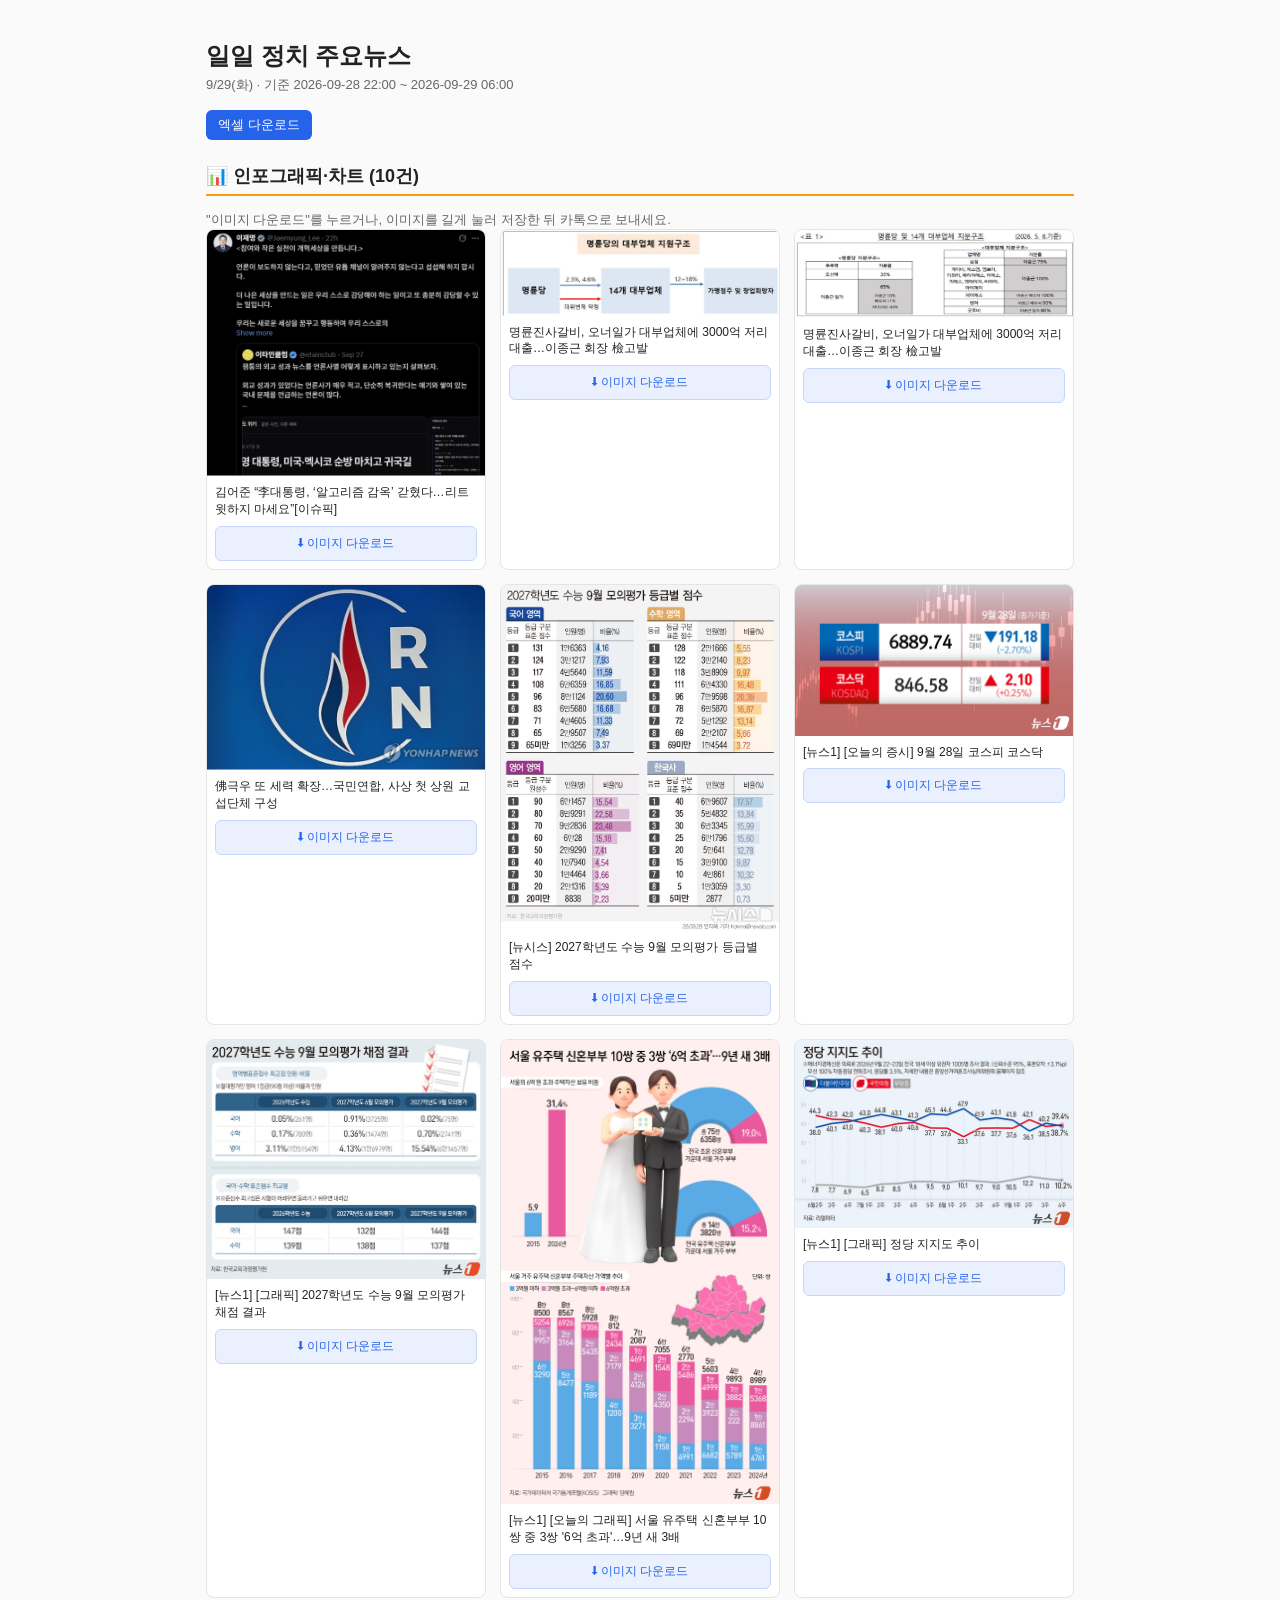
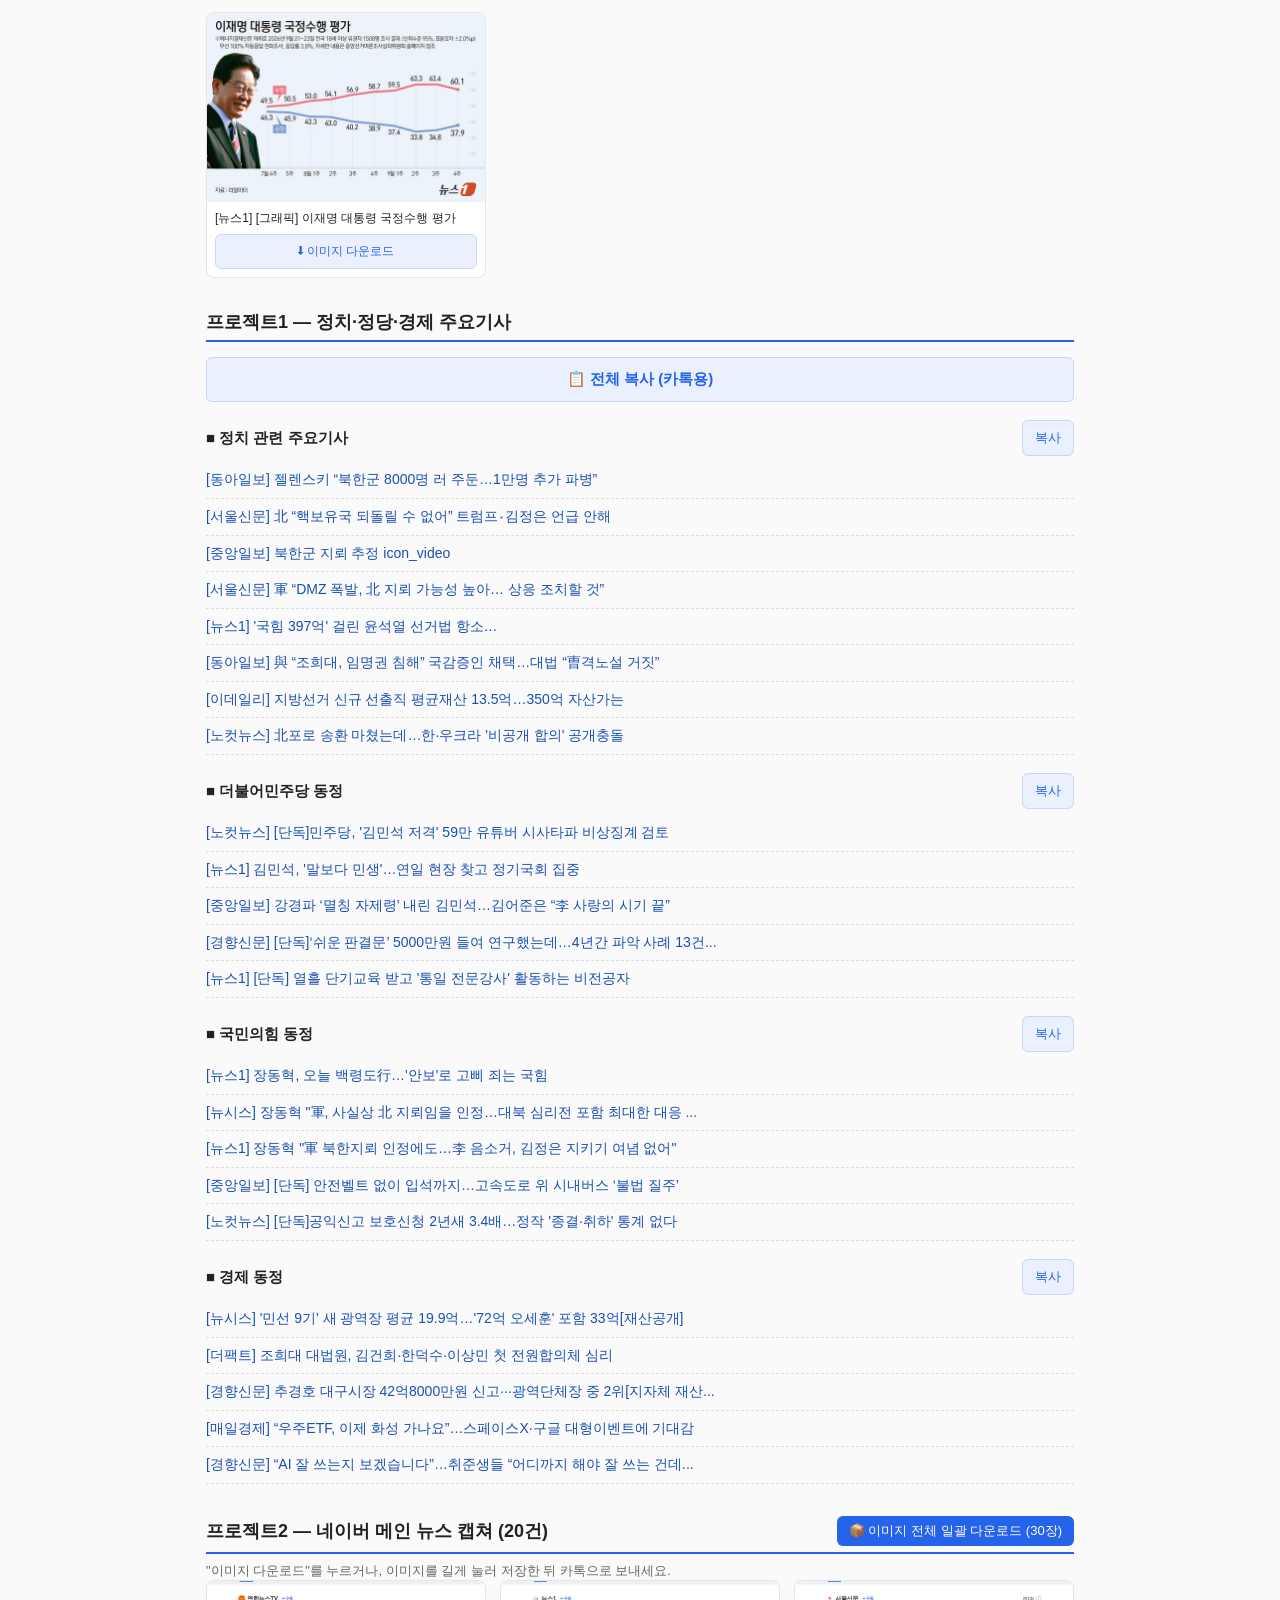
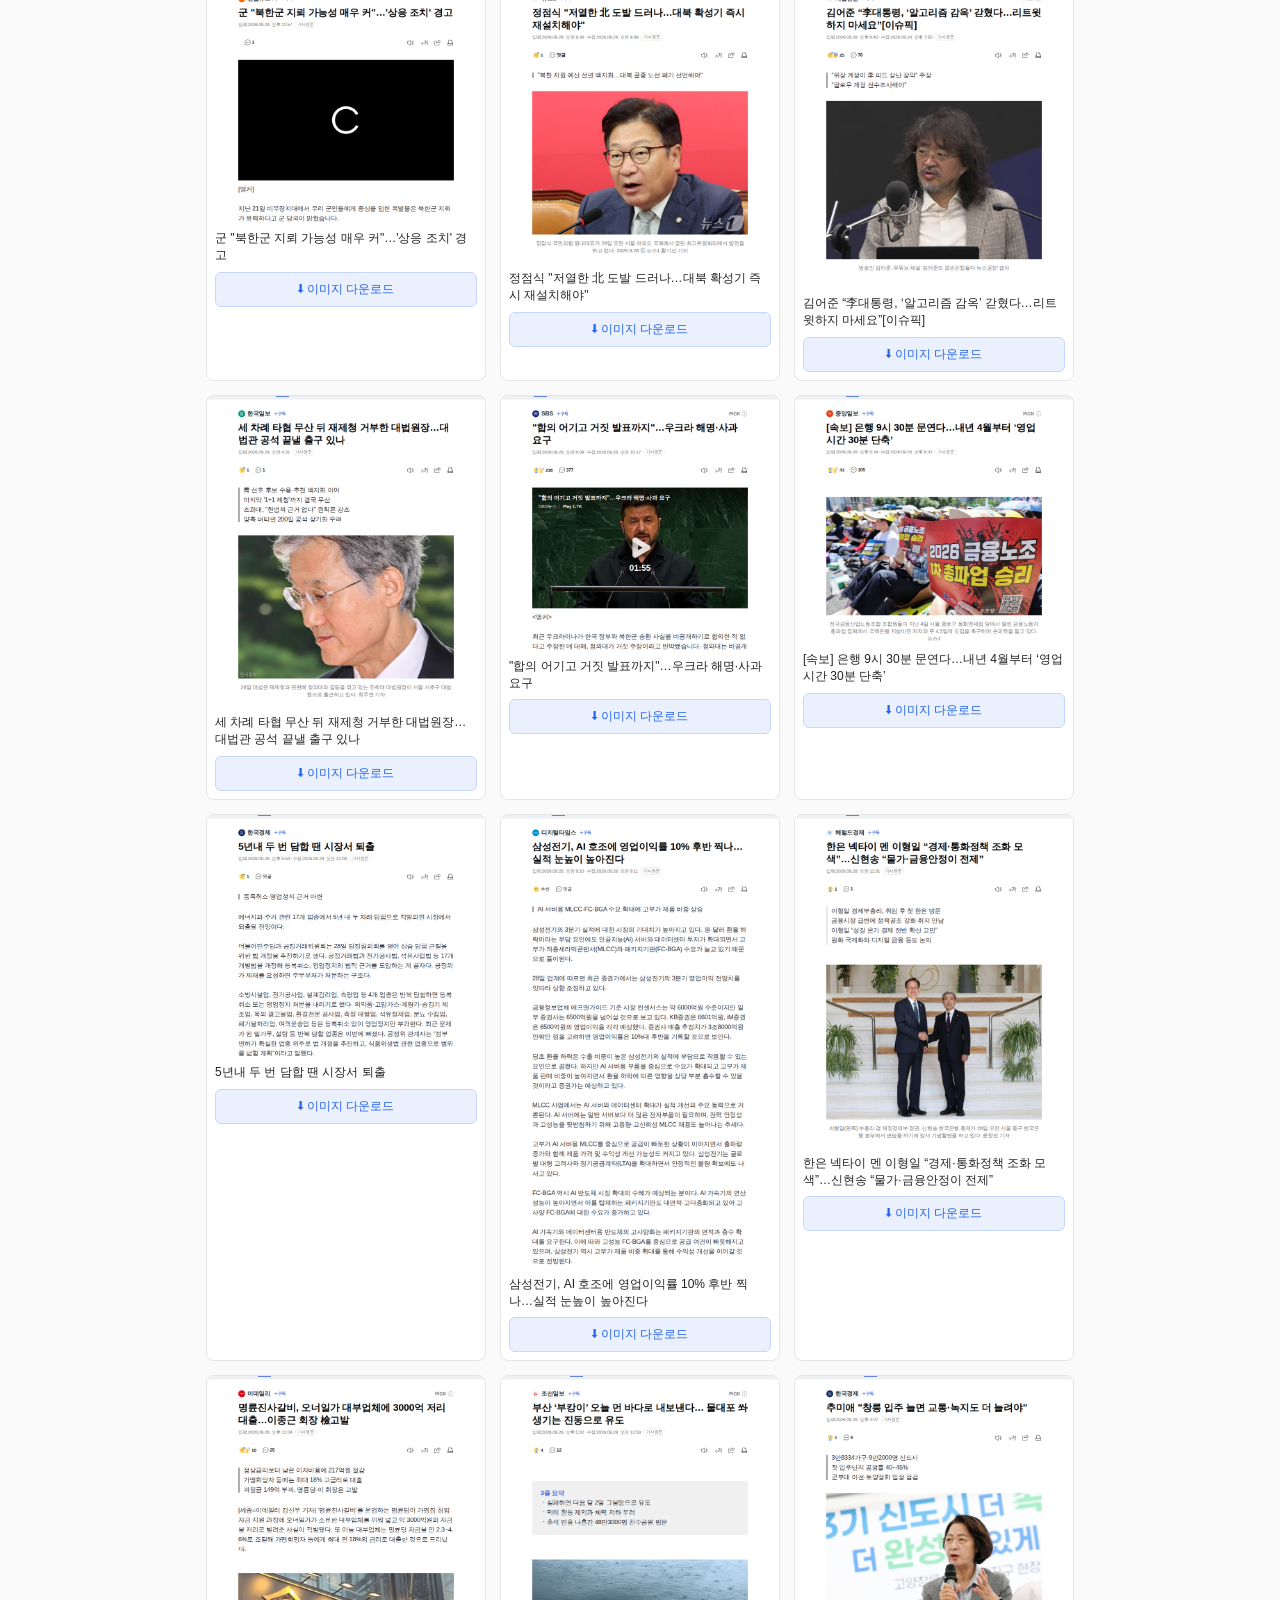
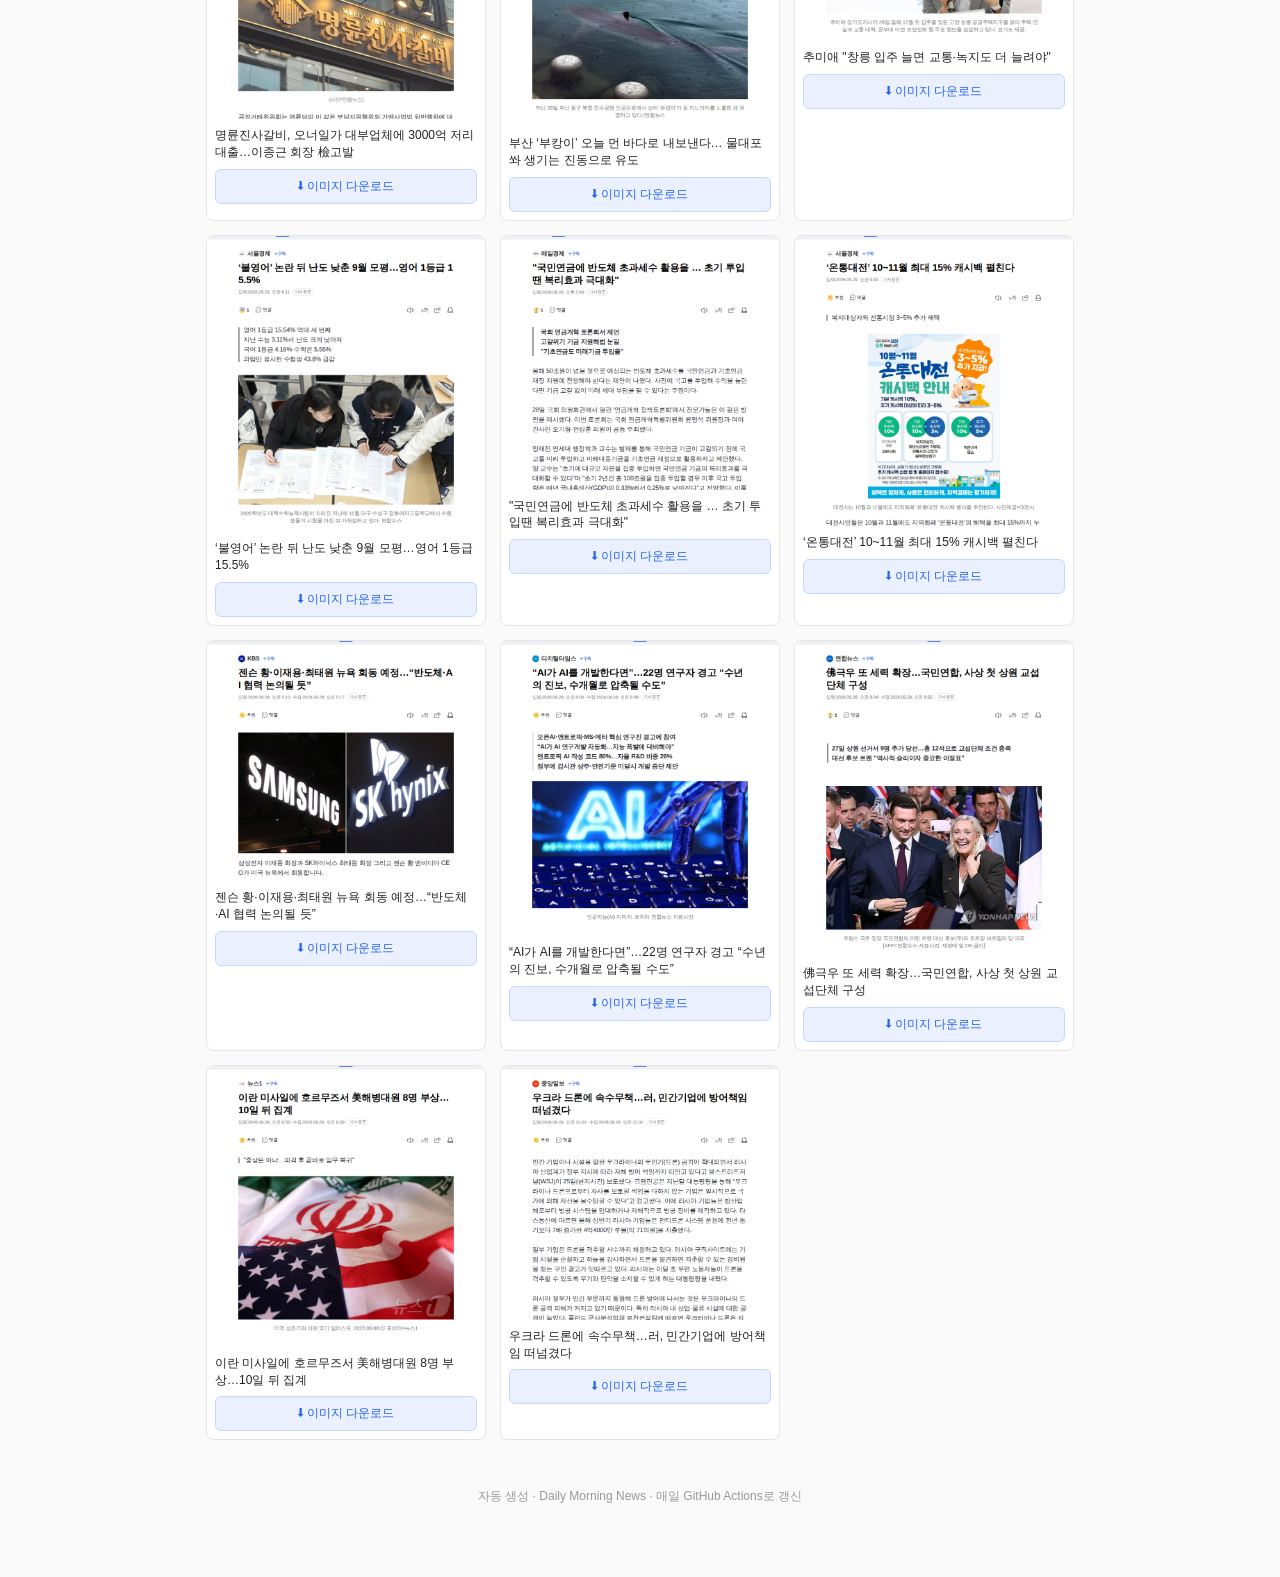
==== commit 8c079f89: "Daily update 2026-09-29 00:50 UTC" ====
--- a/index.html
+++ b/index.html
@@ -3,91 +3,71 @@
 <head>
 <meta charset="UTF-8">
 <meta name="viewport" content="width=device-width, initial-scale=1.0">
-<title>일일 정치 주요뉴스 9/28(월)</title>
+<title>일일 정치 주요뉴스 9/29(화)</title>
 <link rel="stylesheet" href="style.css">
 </head>
 <body>
 <header>
   <h1>일일 정치 주요뉴스</h1>
-  <p class="date">9/28(월) · 기준 2026-09-27 22:00 ~ 2026-09-28 06:00</p>
+  <p class="date">9/29(화) · 기준 2026-09-28 22:00 ~ 2026-09-29 06:00</p>
   <p class="download">
     <a href="output/latest.xlsx">엑셀 다운로드</a>
   </p>
 </header>
 
 <section class="infographics">
-  <h2>📊 인포그래픽·차트 (14건)</h2>
+  <h2>📊 인포그래픽·차트 (10건)</h2>
   <p class="hint">"이미지 다운로드"를 누르거나, 이미지를 길게 눌러 저장한 뒤 카톡으로 보내세요.</p>
   <div class="gallery">
         <div class="card infographic-card">
-      <a class="card-thumb" href="https://n.news.naver.com/mnews/article/079/0004193109" target="_blank" rel="noopener"><img src="images/infographics/article_04_2.png" alt="李 "참여와 실천이 개혁세상 만든다…국민과 함께 이뤄져야"" loading="lazy"></a>
-      <span>李 "참여와 실천이 개혁세상 만든다…국민과 함께 이뤄져야"</span>
-      <a class="dl-btn" href="images/infographics/article_04_2.png" download="article_04_2.png">⬇ 이미지 다운로드</a>
-    </div>
-    <div class="card infographic-card">
-      <a class="card-thumb" href="https://n.news.naver.com/mnews/article/016/0002702173" target="_blank" rel="noopener"><img src="images/infographics/article_07_1.png" alt="특정 연령·출신 학교 제한?…한화에어로, ‘경력직 채용 지침’ 사과" loading="lazy"></a>
-      <span>특정 연령·출신 학교 제한?…한화에어로, ‘경력직 채용 지침’ 사과</span>
-      <a class="dl-btn" href="images/infographics/article_07_1.png" download="article_07_1.png">⬇ 이미지 다운로드</a>
-    </div>
-    <div class="card infographic-card">
-      <a class="card-thumb" href="https://n.news.naver.com/mnews/article/018/0006375934" target="_blank" rel="noopener"><img src="images/infographics/article_09_1.png" alt="갈아타면 싸진다더니…가계대출 조이자 대환 금리 역전(종합)" loading="lazy"></a>
-      <span>갈아타면 싸진다더니…가계대출 조이자 대환 금리 역전(종합)</span>
-      <a class="dl-btn" href="images/infographics/article_09_1.png" download="article_09_1.png">⬇ 이미지 다운로드</a>
-    </div>
-    <div class="card infographic-card">
-      <a class="card-thumb" href="https://n.news.naver.com/mnews/article/277/0005821276" target="_blank" rel="noopener"><img src="images/infographics/article_11_2.png" alt="성인 3명 중 1명 "백신 망설여"…틱톡·유튜브 알고리즘이 키운 '백신 불신'" loading="lazy"></a>
-      <span>성인 3명 중 1명 "백신 망설여"…틱톡·유튜브 알고리즘이 키운 '백신 불신'</span>
-      <a class="dl-btn" href="images/infographics/article_11_2.png" download="article_11_2.png">⬇ 이미지 다운로드</a>
-    </div>
-    <div class="card infographic-card">
-      <a class="card-thumb" href="https://n.news.naver.com/mnews/article/421/0009193628" target="_blank" rel="noopener"><img src="images/infographics/article_15_2.png" alt="절정 지난 귀경길 고속도로 정체 완화…오후 10시부터 해소 전망" loading="lazy"></a>
-      <span>절정 지난 귀경길 고속도로 정체 완화…오후 10시부터 해소 전망</span>
-      <a class="dl-btn" href="images/infographics/article_15_2.png" download="article_15_2.png">⬇ 이미지 다운로드</a>
-    </div>
-    <div class="card infographic-card">
-      <a class="card-thumb" href="https://www.yna.co.kr/view/GYH20260927000400044?section=graphic/index" target="_blank" rel="noopener"><img src="images/graphics/연합뉴스_01.jpg" alt="[연합뉴스] 2026 아이치·나고야 아시안게임 메달리스트 (27일)" loading="lazy"></a>
-      <span>[연합뉴스] 2026 아이치·나고야 아시안게임 메달리스트 (27일)</span>
-      <a class="dl-btn" href="images/graphics/연합뉴스_01.jpg" download="연합뉴스_01.jpg">⬇ 이미지 다운로드</a>
-    </div>
-    <div class="card infographic-card">
-      <a class="card-thumb" href="https://www.yna.co.kr/view/GYH20260927000500044?section=graphic/index" target="_blank" rel="noopener"><img src="images/graphics/연합뉴스_02.jpg" alt="[연합뉴스] 2026 아이치·나고야 아시안게임 국가별 메달 현황 (27일)" loading="lazy"></a>
-      <span>[연합뉴스] 2026 아이치·나고야 아시안게임 국가별 메달 현황 (27일)</span>
-      <a class="dl-btn" href="images/graphics/연합뉴스_02.jpg" download="연합뉴스_02.jpg">⬇ 이미지 다운로드</a>
-    </div>
-    <div class="card infographic-card">
-      <a class="card-thumb" href="https://www.news1.kr/photos/8128027" target="_blank" rel="noopener"><img src="images/graphics/뉴스1_03.jpg" alt="[뉴스1] [그래픽] 2026 아이치·나고야 아시안게임 펜싱 여자 사브르 단체전 금메달-김정미·서지연·전하영·최세빈" loading="lazy"></a>
-      <span>[뉴스1] [그래픽] 2026 아이치·나고야 아시안게임 펜싱 여자 사브르 단체전 금메달-김정미·서지연·전하영·최세빈</span>
+      <a class="card-thumb" href="https://n.news.naver.com/mnews/article/081/0003684101" target="_blank" rel="noopener"><img src="images/infographics/article_03_3.png" alt="김어준 “李대통령, ‘알고리즘 감옥’ 갇혔다…리트윗하지 마세요”[이슈픽]" loading="lazy"></a>
+      <span>김어준 “李대통령, ‘알고리즘 감옥’ 갇혔다…리트윗하지 마세요”[이슈픽]</span>
+      <a class="dl-btn" href="images/infographics/article_03_3.png" download="article_03_3.png">⬇ 이미지 다운로드</a>
+    </div>
+    <div class="card infographic-card">
+      <a class="card-thumb" href="https://n.news.naver.com/mnews/article/018/0006376302" target="_blank" rel="noopener"><img src="images/infographics/article_10_2.png" alt="명륜진사갈비, 오너일가 대부업체에 3000억 저리대출…이종근 회장 檢고발" loading="lazy"></a>
+      <span>명륜진사갈비, 오너일가 대부업체에 3000억 저리대출…이종근 회장 檢고발</span>
+      <a class="dl-btn" href="images/infographics/article_10_2.png" download="article_10_2.png">⬇ 이미지 다운로드</a>
+    </div>
+    <div class="card infographic-card">
+      <a class="card-thumb" href="https://n.news.naver.com/mnews/article/018/0006376302" target="_blank" rel="noopener"><img src="images/infographics/article_10_3.png" alt="명륜진사갈비, 오너일가 대부업체에 3000억 저리대출…이종근 회장 檢고발" loading="lazy"></a>
+      <span>명륜진사갈비, 오너일가 대부업체에 3000억 저리대출…이종근 회장 檢고발</span>
+      <a class="dl-btn" href="images/infographics/article_10_3.png" download="article_10_3.png">⬇ 이미지 다운로드</a>
+    </div>
+    <div class="card infographic-card">
+      <a class="card-thumb" href="https://n.news.naver.com/mnews/article/001/0016339756" target="_blank" rel="noopener"><img src="images/infographics/article_18_3.png" alt="佛극우 또 세력 확장…국민연합, 사상 첫 상원 교섭단체 구성" loading="lazy"></a>
+      <span>佛극우 또 세력 확장…국민연합, 사상 첫 상원 교섭단체 구성</span>
+      <a class="dl-btn" href="images/infographics/article_18_3.png" download="article_18_3.png">⬇ 이미지 다운로드</a>
+    </div>
+    <div class="card infographic-card">
+      <a class="card-thumb" href="https://www.newsis.com/photo/graview/?id=NISI20260928_0002249397&cid=photo&page=1" target="_blank" rel="noopener"><img src="images/graphics/뉴시스_01.jpg" alt="[뉴시스] 2027학년도 수능 9월 모의평가 등급별 점수" loading="lazy"></a>
+      <span>[뉴시스] 2027학년도 수능 9월 모의평가 등급별 점수</span>
+      <a class="dl-btn" href="images/graphics/뉴시스_01.jpg" download="뉴시스_01.jpg">⬇ 이미지 다운로드</a>
+    </div>
+    <div class="card infographic-card">
+      <a class="card-thumb" href="https://www.news1.kr/photos/8129925" target="_blank" rel="noopener"><img src="images/graphics/뉴스1_02.jpg" alt="[뉴스1] [오늘의 증시] 9월 28일 코스피 코스닥" loading="lazy"></a>
+      <span>[뉴스1] [오늘의 증시] 9월 28일 코스피 코스닥</span>
+      <a class="dl-btn" href="images/graphics/뉴스1_02.jpg" download="뉴스1_02.jpg">⬇ 이미지 다운로드</a>
+    </div>
+    <div class="card infographic-card">
+      <a class="card-thumb" href="https://www.news1.kr/photos/8128730" target="_blank" rel="noopener"><img src="images/graphics/뉴스1_03.jpg" alt="[뉴스1] [그래픽] 2027학년도 수능 9월 모의평가 채점 결과" loading="lazy"></a>
+      <span>[뉴스1] [그래픽] 2027학년도 수능 9월 모의평가 채점 결과</span>
       <a class="dl-btn" href="images/graphics/뉴스1_03.jpg" download="뉴스1_03.jpg">⬇ 이미지 다운로드</a>
     </div>
     <div class="card infographic-card">
-      <a class="card-thumb" href="https://www.news1.kr/photos/8127969" target="_blank" rel="noopener"><img src="images/graphics/뉴스1_04.jpg" alt="[뉴스1] [그래픽] 2026 아이치·나고야 아시안게임 핸드볼 여자 대표팀-금메달" loading="lazy"></a>
-      <span>[뉴스1] [그래픽] 2026 아이치·나고야 아시안게임 핸드볼 여자 대표팀-금메달</span>
+      <a class="card-thumb" href="https://www.news1.kr/photos/8128883" target="_blank" rel="noopener"><img src="images/graphics/뉴스1_04.jpg" alt="[뉴스1] [오늘의 그래픽] 서울 유주택 신혼부부 10쌍 중 3쌍 '6억 초과'…9년 새 3배" loading="lazy"></a>
+      <span>[뉴스1] [오늘의 그래픽] 서울 유주택 신혼부부 10쌍 중 3쌍 '6억 초과'…9년 새 3배</span>
       <a class="dl-btn" href="images/graphics/뉴스1_04.jpg" download="뉴스1_04.jpg">⬇ 이미지 다운로드</a>
     </div>
     <div class="card infographic-card">
-      <a class="card-thumb" href="https://www.news1.kr/photos/8127728" target="_blank" rel="noopener"><img src="images/graphics/뉴스1_05.jpg" alt="[뉴스1] [그래픽] 요일별 주요 일정(28~2일)" loading="lazy"></a>
-      <span>[뉴스1] [그래픽] 요일별 주요 일정(28~2일)</span>
+      <a class="card-thumb" href="https://www.news1.kr/photos/8128413" target="_blank" rel="noopener"><img src="images/graphics/뉴스1_05.jpg" alt="[뉴스1] [그래픽] 정당 지지도 추이" loading="lazy"></a>
+      <span>[뉴스1] [그래픽] 정당 지지도 추이</span>
       <a class="dl-btn" href="images/graphics/뉴스1_05.jpg" download="뉴스1_05.jpg">⬇ 이미지 다운로드</a>
     </div>
     <div class="card infographic-card">
-      <a class="card-thumb" href="https://www.news1.kr/photos/8127718" target="_blank" rel="noopener"><img src="images/graphics/뉴스1_06.jpg" alt="[뉴스1] [그래픽] 2026 아이치·나고야 아시안게임 스케이트보드 남자 스트리트 금메달-강준이" loading="lazy"></a>
-      <span>[뉴스1] [그래픽] 2026 아이치·나고야 아시안게임 스케이트보드 남자 스트리트 금메달-강준이</span>
+      <a class="card-thumb" href="https://www.news1.kr/photos/8128412" target="_blank" rel="noopener"><img src="images/graphics/뉴스1_06.jpg" alt="[뉴스1] [그래픽] 이재명 대통령 국정수행 평가" loading="lazy"></a>
+      <span>[뉴스1] [그래픽] 이재명 대통령 국정수행 평가</span>
       <a class="dl-btn" href="images/graphics/뉴스1_06.jpg" download="뉴스1_06.jpg">⬇ 이미지 다운로드</a>
-    </div>
-    <div class="card infographic-card">
-      <a class="card-thumb" href="https://www.news1.kr/photos/8127592" target="_blank" rel="noopener"><img src="images/graphics/뉴스1_07.jpg" alt="[뉴스1] [그래픽] 2026 아이치·나고야 아시안게임 승마 마장마술 개인 금메달-남동헌" loading="lazy"></a>
-      <span>[뉴스1] [그래픽] 2026 아이치·나고야 아시안게임 승마 마장마술 개인 금메달-남동헌</span>
-      <a class="dl-btn" href="images/graphics/뉴스1_07.jpg" download="뉴스1_07.jpg">⬇ 이미지 다운로드</a>
-    </div>
-    <div class="card infographic-card">
-      <a class="card-thumb" href="https://www.news1.kr/photos/8127402" target="_blank" rel="noopener"><img src="images/graphics/뉴스1_08.jpg" alt="[뉴스1] [그래픽] 의원급 의료기관 인플루엔자 의사환자 분율 추이" loading="lazy"></a>
-      <span>[뉴스1] [그래픽] 의원급 의료기관 인플루엔자 의사환자 분율 추이</span>
-      <a class="dl-btn" href="images/graphics/뉴스1_08.jpg" download="뉴스1_08.jpg">⬇ 이미지 다운로드</a>
-    </div>
-    <div class="card infographic-card">
-      <a class="card-thumb" href="https://www.news1.kr/photos/8127409" target="_blank" rel="noopener"><img src="images/graphics/뉴스1_09.jpg" alt="[뉴스1] [오늘의 그래픽] 올가을 단풍 조금 늦어요…설악산 10월 20일 '절정'" loading="lazy"></a>
-      <span>[뉴스1] [오늘의 그래픽] 올가을 단풍 조금 늦어요…설악산 10월 20일 '절정'</span>
-      <a class="dl-btn" href="images/graphics/뉴스1_09.jpg" download="뉴스1_09.jpg">⬇ 이미지 다운로드</a>
     </div>
   </div>
 </section>
@@ -101,14 +81,14 @@
       <button class="copy-btn" data-copy-target="sector-politics_main" type="button">복사</button>
     </div>
     <ul>
-    <li><a href="https://www.donga.com/news/NewsStand/article/all/20260928/134740518/1" target="_blank" rel="noopener">[동아일보] 靑 “우크라가 송환 보안 요구…합의 없다는 허위 공보 사과하라”</a></li>
-    <li><a href="https://www.segye.com/newsView/20260927510837" target="_blank" rel="noopener">[세계일보] 트럼프, 기조연설도 미루고 李와 회담 연장 지난주 유엔총회를 계기로 한·미 간 ‘깜짝’ 정상회담이 성사된 가운데 도널드 트럼프 미국 대통령이 예정된 일정을 미뤄가며 한국과의 정상회담에 임했던 것으로 전해졌다. 트럼프 대통령은 이재명 대통령과 골프 회동을 위한 구체적인 스케줄을 잡으라고 지시한 것으로도 알려졌다.이 대통령의 미국·멕시코 순방을 수행 중인 청와대 관계자는 26일(현지시간) 취재진과 만나 “한·미 정상회담을 미국 측에서 7시20분에 하자고 했고, 트럼프 대통령의 기조연설이 7</a></li>
-    <li><a href="https://www.news1.kr/world/usa-canada/6302595" target="_blank" rel="noopener">[뉴스1] 트럼프 "11월 중간선거 전 이란 추가 …</a></li>
-    <li><a href="https://www.news1.kr/politics/president/6302607" target="_blank" rel="noopener">[뉴스1] 李대통령 지지율 37.9% 2주 연속↑…민…</a></li>
-    <li><a href="https://www.khan.co.kr/article/202609280740001/?nv=stand" target="_blank" rel="noopener">[경향신문] 김민석은 사고 현장으로, 장동혁은 강신철 국방 장관 접견···여야 ‘지뢰 추정 사고’ 대치</a></li>
-    <li><a href="https://www.newsis.com/view/NISX20260927_0003804139" target="_blank" rel="noopener">[뉴시스] 이하늘 "한동훈 때문에 미칠 것 같아"…한동훈 "한잔해요"</a></li>
-    <li><a href="https://www.hani.co.kr/arti/politics/politics_general/1279665.html" target="_blank" rel="noopener">[한겨레] 이 대통령 ‘심란한 귀국’…인사·재제청·내란 특수본 ‘난제 겹겹’</a></li>
-    <li><a href="https://www.kmib.co.kr/article/view.asp?arcid=9000017645&code=11121100&sid1=pol" target="_blank" rel="noopener">[국민일보] “조희대, 재제청 의견 묵살”…與, 새 의혹 제기하며 “직권남용” 공격</a></li>
+    <li><a href="https://www.donga.com/news/NewsStand/article/all/20260929/134748829/1" target="_blank" rel="noopener">[동아일보] 젤렌스키 “북한군 8000명 러 주둔…1만명 추가 파병”</a></li>
+    <li><a href="https://www.seoul.co.kr/news/international/2026/09/29/20260929500005" target="_blank" rel="noopener">[서울신문] 北 “핵보유국 되돌릴 수 없어” 트럼프‧김정은 언급 안해</a></li>
+    <li><a href="https://www.joongang.co.kr/article/25465325" target="_blank" rel="noopener">[중앙일보] 북한군 지뢰 추정 icon_video</a></li>
+    <li><a href="https://www.seoul.co.kr/news/politics/2026/09/29/20260929001004" target="_blank" rel="noopener">[서울신문] 軍 “DMZ 폭발, 北 지뢰 가능성 높아… 상응 조치할 것”</a></li>
+    <li><a href="https://www.news1.kr/society/court-prosecution/6303502" target="_blank" rel="noopener">[뉴스1] '국힘 397억' 걸린 윤석열 선거법 항소…</a></li>
+    <li><a href="https://www.donga.com/news/NewsStand/article/all/20260929/134747869/2" target="_blank" rel="noopener">[동아일보] 與 “조희대, 임명권 침해” 국감증인 채택…대법 “曺격노설 거짓”</a></li>
+    <li><a href="https://www.edaily.co.kr/news/read?newsId=01082406645585040" target="_blank" rel="noopener">[이데일리] 지방선거 신규 선출직 평균재산 13.5억…350억 자산가는</a></li>
+    <li><a href="https://www.nocutnews.co.kr/news/6584130" target="_blank" rel="noopener">[노컷뉴스] 北포로 송환 마쳤는데…한·우크라 '비공개 합의' 공개충돌</a></li>
     </ul>
   </div>
   <div class="sector">
@@ -117,11 +97,11 @@
       <button class="copy-btn" data-copy-target="sector-dp" type="button">복사</button>
     </div>
     <ul>
-    <li><a href="https://n.news.naver.com/article/421/0009194072" target="_blank" rel="noopener">[뉴스1] 여야 'DMZ 지뢰사고' 대치…김민석 현장점검·장동혁 강신철 접견</a></li>
-    <li><a href="https://n.news.naver.com/article/029/0003050062" target="_blank" rel="noopener">[디지털타임스] 정치 9단 박지원 ‘서울시장 욕심’ 반격에…나경원 “李 저격하더니”</a></li>
-    <li><a href="https://n.news.naver.com/article/001/0016339464" target="_blank" rel="noopener">[연합뉴스] 장동혁, 강신철 국방부 장관 접견…'DMZ 지뢰사고' 추궁할 듯</a></li>
-    <li><a href="https://n.news.naver.com/article/032/0003472738" target="_blank" rel="noopener">[경향신문] [단독]기초생활수급자 벗어난 이유 1위는 ‘사망’···소득 늘거나 취...</a></li>
-    <li><a href="https://n.news.naver.com/article/028/0002824864" target="_blank" rel="noopener">[한겨레] [단독] 정부 대기오염물질 배출사업장 정보, 40%가 ‘중복’</a></li>
+    <li><a href="https://n.news.naver.com/article/079/0004193582" target="_blank" rel="noopener">[노컷뉴스] [단독]민주당, '김민석 저격' 59만 유튜버 시사타파 비상징계 검토</a></li>
+    <li><a href="https://n.news.naver.com/article/421/0009196570" target="_blank" rel="noopener">[뉴스1] 김민석, '말보다 민생'…연일 현장 찾고 정기국회 집중</a></li>
+    <li><a href="https://n.news.naver.com/article/025/0003554387" target="_blank" rel="noopener">[중앙일보] 강경파 ‘멸칭 자제령’ 내린 김민석…김어준은 “李 사랑의 시기 끝”</a></li>
+    <li><a href="https://n.news.naver.com/article/032/0003472999" target="_blank" rel="noopener">[경향신문] [단독]‘쉬운 판결문’ 5000만원 들여 연구했는데…4년간 파악 사례 13건...</a></li>
+    <li><a href="https://n.news.naver.com/article/421/0009196548" target="_blank" rel="noopener">[뉴스1] [단독] 열흘 단기교육 받고 '통일 전문강사' 활동하는 비전공자</a></li>
     </ul>
   </div>
   <div class="sector">
@@ -130,11 +110,11 @@
       <button class="copy-btn" data-copy-target="sector-ppp" type="button">복사</button>
     </div>
     <ul>
-    <li><a href="https://n.news.naver.com/article/052/0002411698" target="_blank" rel="noopener">[YTN] 'DMZ 사고' 이재명 대통령·군 지휘부 잇따라 고발당해</a></li>
-    <li><a href="https://n.news.naver.com/article/009/0005740489" target="_blank" rel="noopener">[매일경제] [단독] “평생 농사 접으라면서 월 31만원 준다니”…고령농 은퇴정책의...</a></li>
-    <li><a href="https://n.news.naver.com/article/020/0003750915" target="_blank" rel="noopener">[동아일보] [단독]‘국비 6668억’ 천리안위성 5호, 2031년 발사 못할수도</a></li>
-    <li><a href="https://n.news.naver.com/article/023/0004000641" target="_blank" rel="noopener">[조선일보] [단독]AI음악 유튜브·멜론 차트 상위권 오르는데… 저작권 등록 못해 ‘...</a></li>
-    <li><a href="https://n.news.naver.com/article/629/0000537021" target="_blank" rel="noopener">[더팩트] [단독] 당선무효 돼도 선거비용 안 내도 된다?…211억 중 118억 '증발'</a></li>
+    <li><a href="https://n.news.naver.com/article/421/0009196589" target="_blank" rel="noopener">[뉴스1] 장동혁, 오늘 백령도行…'안보'로 고삐 죄는 국힘</a></li>
+    <li><a href="https://n.news.naver.com/article/003/0014219192" target="_blank" rel="noopener">[뉴시스] 장동혁 "軍, 사실상 北 지뢰임을 인정…대북 심리전 포함 최대한 대응 ...</a></li>
+    <li><a href="https://n.news.naver.com/article/421/0009196451" target="_blank" rel="noopener">[뉴스1] 장동혁 "軍 북한지뢰 인정에도…李 음소거, 김정은 지키기 여념 없어"</a></li>
+    <li><a href="https://n.news.naver.com/article/025/0003554402" target="_blank" rel="noopener">[중앙일보] [단독] 안전벨트 없이 입석까지…고속도로 위 시내버스 ‘불법 질주’</a></li>
+    <li><a href="https://n.news.naver.com/article/079/0004193585" target="_blank" rel="noopener">[노컷뉴스] [단독]공익신고 보호신청 2년새 3.4배…정작 '종결·취하' 통계 없다</a></li>
     </ul>
   </div>
   <div class="sector">
@@ -143,11 +123,11 @@
       <button class="copy-btn" data-copy-target="sector-economy" type="button">복사</button>
     </div>
     <ul>
-    <li><a href="https://n.news.naver.com/article/421/0009194048" target="_blank" rel="noopener">[뉴스1] '운명의 10월' 앞둔 오세훈…서울시정도, 정치도 갈림길</a></li>
-    <li><a href="https://n.news.naver.com/article/469/0000956229" target="_blank" rel="noopener">[한국일보] [단독] '부부 스와핑' 모집하고 "아내를 유혹해달라"… 소라넷 파생 음...</a></li>
-    <li><a href="https://n.news.naver.com/article/020/0003750844" target="_blank" rel="noopener">[동아일보] [단독]“현대차 AI ‘글레오’ 말귀 못알아듣는다? 처음부터 100점은 없...</a></li>
-    <li><a href="https://n.news.naver.com/article/032/0003472736" target="_blank" rel="noopener">[경향신문] 중국 전문가들 “전략·안정관계 확인” “‘AI 대화’로 위험 관리 가...</a></li>
-    <li><a href="https://n.news.naver.com/article/003/0014216403" target="_blank" rel="noopener">[뉴시스] 10월 기업경기전망 한 달 만에 '부정' 전환…"중동 긴장에 다시 위축"</a></li>
+    <li><a href="https://n.news.naver.com/article/003/0014219209" target="_blank" rel="noopener">[뉴시스] '민선 9기' 새 광역장 평균 19.9억…'72억 오세훈' 포함 33억[재산공개]</a></li>
+    <li><a href="https://n.news.naver.com/article/629/0000537464" target="_blank" rel="noopener">[더팩트] 조희대 대법원, 김건희·한덕수·이상민 첫 전원합의체 심리</a></li>
+    <li><a href="https://n.news.naver.com/article/032/0003472988" target="_blank" rel="noopener">[경향신문] 추경호 대구시장 42억8000만원 신고···광역단체장 중 2위[지자체 재산...</a></li>
+    <li><a href="https://n.news.naver.com/article/009/0005741073" target="_blank" rel="noopener">[매일경제] “우주ETF, 이제 화성 가나요”…스페이스X·구글 대형이벤트에 기대감</a></li>
+    <li><a href="https://n.news.naver.com/article/032/0003472994" target="_blank" rel="noopener">[경향신문] “AI 잘 쓰는지 보겠습니다”…취준생들 “어디까지 해야 잘 쓰는 건데...</a></li>
     </ul>
   </div>
 </section>
@@ -155,108 +135,108 @@
 <section class="project2">
   <div class="section-head">
     <h2>프로젝트2 — 네이버 메인 뉴스 캡쳐 (20건)</h2>
-    <a class="zip-btn" href="output/images.zip">📦 이미지 전체 일괄 다운로드 (34장)</a>
+    <a class="zip-btn" href="output/images.zip">📦 이미지 전체 일괄 다운로드 (30장)</a>
   </div>
   <p class="hint">"이미지 다운로드"를 누르거나, 이미지를 길게 눌러 저장한 뒤 카톡으로 보내세요.</p>
   <div class="gallery">
         <div class="card">
-      <a class="card-thumb" href="https://n.news.naver.com/mnews/article/033/0000052414" target="_blank" rel="noopener"><img src="images/article_01.png" alt="영화 ‘암살자(들)’, 거장 박찬욱 “영리하고 스마트하다”는데 보수층은 왜 반발하나" loading="lazy"></a>
-      <span>영화 ‘암살자(들)’, 거장 박찬욱 “영리하고 스마트하다”는데 보수층은 왜 반발하나</span>
+      <a class="card-thumb" href="https://n.news.naver.com/mnews/article/422/0000910559" target="_blank" rel="noopener"><img src="images/article_01.png" alt="군 "북한군 지뢰 가능성 매우 커"…'상응 조치' 경고" loading="lazy"></a>
+      <span>군 "북한군 지뢰 가능성 매우 커"…'상응 조치' 경고</span>
       <a class="dl-btn" href="images/article_01.png" download="article_01.png">⬇ 이미지 다운로드</a>
     </div>
     <div class="card">
-      <a class="card-thumb" href="https://n.news.naver.com/mnews/article/023/0004000684" target="_blank" rel="noopener"><img src="images/article_02.png" alt="[단독] 폭발 현장 장병들 “北 목함지뢰 봤다”" loading="lazy"></a>
-      <span>[단독] 폭발 현장 장병들 “北 목함지뢰 봤다”</span>
+      <a class="card-thumb" href="https://n.news.naver.com/mnews/article/421/0009196915" target="_blank" rel="noopener"><img src="images/article_02.png" alt="정점식 "저열한 北 도발 드러나…대북 확성기 즉시 재설치해야"" loading="lazy"></a>
+      <span>정점식 "저열한 北 도발 드러나…대북 확성기 즉시 재설치해야"</span>
       <a class="dl-btn" href="images/article_02.png" download="article_02.png">⬇ 이미지 다운로드</a>
     </div>
     <div class="card">
-      <a class="card-thumb" href="https://n.news.naver.com/mnews/article/003/0014215401" target="_blank" rel="noopener"><img src="images/article_03.png" alt="이 대통령, 귀국길 美앵커리지에서 청와대 출입기자단과 티타임" loading="lazy"></a>
-      <span>이 대통령, 귀국길 美앵커리지에서 청와대 출입기자단과 티타임</span>
+      <a class="card-thumb" href="https://n.news.naver.com/mnews/article/081/0003684101" target="_blank" rel="noopener"><img src="images/article_03.png" alt="김어준 “李대통령, ‘알고리즘 감옥’ 갇혔다…리트윗하지 마세요”[이슈픽]" loading="lazy"></a>
+      <span>김어준 “李대통령, ‘알고리즘 감옥’ 갇혔다…리트윗하지 마세요”[이슈픽]</span>
       <a class="dl-btn" href="images/article_03.png" download="article_03.png">⬇ 이미지 다운로드</a>
     </div>
     <div class="card">
-      <a class="card-thumb" href="https://n.news.naver.com/mnews/article/079/0004193109" target="_blank" rel="noopener"><img src="images/article_04.png" alt="李 "참여와 실천이 개혁세상 만든다…국민과 함께 이뤄져야"" loading="lazy"></a>
-      <span>李 "참여와 실천이 개혁세상 만든다…국민과 함께 이뤄져야"</span>
+      <a class="card-thumb" href="https://n.news.naver.com/mnews/article/469/0000956477" target="_blank" rel="noopener"><img src="images/article_04.png" alt="세 차례 타협 무산 뒤 재제청 거부한 대법원장…대법관 공석 끝낼 출구 있나" loading="lazy"></a>
+      <span>세 차례 타협 무산 뒤 재제청 거부한 대법원장…대법관 공석 끝낼 출구 있나</span>
       <a class="dl-btn" href="images/article_04.png" download="article_04.png">⬇ 이미지 다운로드</a>
     </div>
     <div class="card">
-      <a class="card-thumb" href="https://n.news.naver.com/mnews/article/003/0014216372" target="_blank" rel="noopener"><img src="images/article_05.png" alt="與, 오늘 법사위 긴급현안질의…'재제청 거부' 조희대 공세" loading="lazy"></a>
-      <span>與, 오늘 법사위 긴급현안질의…'재제청 거부' 조희대 공세</span>
+      <a class="card-thumb" href="https://n.news.naver.com/mnews/article/055/0001391417" target="_blank" rel="noopener"><img src="images/article_05.png" alt=""합의 어기고 거짓 발표까지"…우크라 해명·사과 요구" loading="lazy"></a>
+      <span>"합의 어기고 거짓 발표까지"…우크라 해명·사과 요구</span>
       <a class="dl-btn" href="images/article_05.png" download="article_05.png">⬇ 이미지 다운로드</a>
     </div>
     <div class="card">
-      <a class="card-thumb" href="https://n.news.naver.com/mnews/article/055/0001391275" target="_blank" rel="noopener"><img src="images/article_06.png" alt="상장사 3분기 실적 전망치 변화는…삼전닉스 상향 조정" loading="lazy"></a>
-      <span>상장사 3분기 실적 전망치 변화는…삼전닉스 상향 조정</span>
+      <a class="card-thumb" href="https://n.news.naver.com/mnews/article/025/0003554244" target="_blank" rel="noopener"><img src="images/article_06.png" alt="[속보] 은행 9시 30분 문연다…내년 4월부터 ‘영업시간 30분 단축’" loading="lazy"></a>
+      <span>[속보] 은행 9시 30분 문연다…내년 4월부터 ‘영업시간 30분 단축’</span>
       <a class="dl-btn" href="images/article_06.png" download="article_06.png">⬇ 이미지 다운로드</a>
     </div>
     <div class="card">
-      <a class="card-thumb" href="https://n.news.naver.com/mnews/article/016/0002702173" target="_blank" rel="noopener"><img src="images/article_07.png" alt="특정 연령·출신 학교 제한?…한화에어로, ‘경력직 채용 지침’ 사과" loading="lazy"></a>
-      <span>특정 연령·출신 학교 제한?…한화에어로, ‘경력직 채용 지침’ 사과</span>
+      <a class="card-thumb" href="https://n.news.naver.com/mnews/article/015/0005336781" target="_blank" rel="noopener"><img src="images/article_07.png" alt="5년내 두 번 담합 땐 시장서 퇴출" loading="lazy"></a>
+      <span>5년내 두 번 담합 땐 시장서 퇴출</span>
       <a class="dl-btn" href="images/article_07.png" download="article_07.png">⬇ 이미지 다운로드</a>
     </div>
     <div class="card">
-      <a class="card-thumb" href="https://n.news.naver.com/mnews/article/003/0014215713" target="_blank" rel="noopener"><img src="images/article_08.png" alt="예금 수익 2%일 때 '코스피200 ETF'는 81%…올해 재테크 수익률 1위" loading="lazy"></a>
-      <span>예금 수익 2%일 때 '코스피200 ETF'는 81%…올해 재테크 수익률 1위</span>
+      <a class="card-thumb" href="https://n.news.naver.com/mnews/article/029/0003050087" target="_blank" rel="noopener"><img src="images/article_08.png" alt="삼성전기, AI 호조에 영업이익률 10% 후반 찍나…실적 눈높이 높아진다" loading="lazy"></a>
+      <span>삼성전기, AI 호조에 영업이익률 10% 후반 찍나…실적 눈높이 높아진다</span>
       <a class="dl-btn" href="images/article_08.png" download="article_08.png">⬇ 이미지 다운로드</a>
     </div>
     <div class="card">
-      <a class="card-thumb" href="https://n.news.naver.com/mnews/article/018/0006375934" target="_blank" rel="noopener"><img src="images/article_09.png" alt="갈아타면 싸진다더니…가계대출 조이자 대환 금리 역전(종합)" loading="lazy"></a>
-      <span>갈아타면 싸진다더니…가계대출 조이자 대환 금리 역전(종합)</span>
+      <a class="card-thumb" href="https://n.news.naver.com/mnews/article/016/0002702533" target="_blank" rel="noopener"><img src="images/article_09.png" alt="한은 넥타이 멘 이형일 “경제·통화정책 조화 모색”…신현송 “물가·금융안정이 전제”" loading="lazy"></a>
+      <span>한은 넥타이 멘 이형일 “경제·통화정책 조화 모색”…신현송 “물가·금융안정이 전제”</span>
       <a class="dl-btn" href="images/article_09.png" download="article_09.png">⬇ 이미지 다운로드</a>
     </div>
     <div class="card">
-      <a class="card-thumb" href="https://n.news.naver.com/mnews/article/081/0003683831" target="_blank" rel="noopener"><img src="images/article_10.png" alt="수출·내수 동반 호조… 4분기 제조업 경기 전망 개선" loading="lazy"></a>
-      <span>수출·내수 동반 호조… 4분기 제조업 경기 전망 개선</span>
+      <a class="card-thumb" href="https://n.news.naver.com/mnews/article/018/0006376302" target="_blank" rel="noopener"><img src="images/article_10.png" alt="명륜진사갈비, 오너일가 대부업체에 3000억 저리대출…이종근 회장 檢고발" loading="lazy"></a>
+      <span>명륜진사갈비, 오너일가 대부업체에 3000억 저리대출…이종근 회장 檢고발</span>
       <a class="dl-btn" href="images/article_10.png" download="article_10.png">⬇ 이미지 다운로드</a>
     </div>
     <div class="card">
-      <a class="card-thumb" href="https://n.news.naver.com/mnews/article/277/0005821276" target="_blank" rel="noopener"><img src="images/article_11.png" alt="성인 3명 중 1명 "백신 망설여"…틱톡·유튜브 알고리즘이 키운 '백신 불신'" loading="lazy"></a>
-      <span>성인 3명 중 1명 "백신 망설여"…틱톡·유튜브 알고리즘이 키운 '백신 불신'</span>
+      <a class="card-thumb" href="https://n.news.naver.com/mnews/article/023/0004000781" target="_blank" rel="noopener"><img src="images/article_11.png" alt="부산 ‘부캉이’ 오늘 먼 바다로 내보낸다… 물대포 쏴 생기는 진동으로 유도" loading="lazy"></a>
+      <span>부산 ‘부캉이’ 오늘 먼 바다로 내보낸다… 물대포 쏴 생기는 진동으로 유도</span>
       <a class="dl-btn" href="images/article_11.png" download="article_11.png">⬇ 이미지 다운로드</a>
     </div>
     <div class="card">
-      <a class="card-thumb" href="https://n.news.naver.com/mnews/article/082/0001399937" target="_blank" rel="noopener"><img src="images/article_12.png" alt="13.6만 vs 6.7만…부산 '부캉이' 한 마리가 여수섬박람회 눌렀다" loading="lazy"></a>
-      <span>13.6만 vs 6.7만…부산 '부캉이' 한 마리가 여수섬박람회 눌렀다</span>
+      <a class="card-thumb" href="https://n.news.naver.com/mnews/article/015/0005336626" target="_blank" rel="noopener"><img src="images/article_12.png" alt="추미애 "창릉 입주 늘면 교통·녹지도 더 늘려야"" loading="lazy"></a>
+      <span>추미애 "창릉 입주 늘면 교통·녹지도 더 늘려야"</span>
       <a class="dl-btn" href="images/article_12.png" download="article_12.png">⬇ 이미지 다운로드</a>
     </div>
     <div class="card">
-      <a class="card-thumb" href="https://n.news.naver.com/mnews/article/421/0009193633" target="_blank" rel="noopener"><img src="images/article_13.png" alt="안민석, OECD서 '경기교육대전환' 소개…폰프리·문예체·벽깨기" loading="lazy"></a>
-      <span>안민석, OECD서 '경기교육대전환' 소개…폰프리·문예체·벽깨기</span>
+      <a class="card-thumb" href="https://n.news.naver.com/mnews/article/011/0004666185" target="_blank" rel="noopener"><img src="images/article_13.png" alt="‘불영어’ 논란 뒤 난도 낮춘 9월 모평…영어 1등급 15.5%" loading="lazy"></a>
+      <span>‘불영어’ 논란 뒤 난도 낮춘 9월 모평…영어 1등급 15.5%</span>
       <a class="dl-btn" href="images/article_13.png" download="article_13.png">⬇ 이미지 다운로드</a>
     </div>
     <div class="card">
-      <a class="card-thumb" href="https://n.news.naver.com/mnews/article/008/0005418565" target="_blank" rel="noopener"><img src="images/article_14.png" alt="정원도 못 채우고 수장 없이 출발하는 중수청, 초기 혼란 '불가피'" loading="lazy"></a>
-      <span>정원도 못 채우고 수장 없이 출발하는 중수청, 초기 혼란 '불가피'</span>
+      <a class="card-thumb" href="https://n.news.naver.com/mnews/article/009/0005741002" target="_blank" rel="noopener"><img src="images/article_14.png" alt=""국민연금에 반도체 초과세수 활용을 … 초기 투입땐 복리효과 극대화"" loading="lazy"></a>
+      <span>"국민연금에 반도체 초과세수 활용을 … 초기 투입땐 복리효과 극대화"</span>
       <a class="dl-btn" href="images/article_14.png" download="article_14.png">⬇ 이미지 다운로드</a>
     </div>
     <div class="card">
-      <a class="card-thumb" href="https://n.news.naver.com/mnews/article/421/0009193628" target="_blank" rel="noopener"><img src="images/article_15.png" alt="절정 지난 귀경길 고속도로 정체 완화…오후 10시부터 해소 전망" loading="lazy"></a>
-      <span>절정 지난 귀경길 고속도로 정체 완화…오후 10시부터 해소 전망</span>
+      <a class="card-thumb" href="https://n.news.naver.com/mnews/article/011/0004666254" target="_blank" rel="noopener"><img src="images/article_15.png" alt="‘온통대전’ 10~11월 최대 15% 캐시백 펼친다" loading="lazy"></a>
+      <span>‘온통대전’ 10~11월 최대 15% 캐시백 펼친다</span>
       <a class="dl-btn" href="images/article_15.png" download="article_15.png">⬇ 이미지 다운로드</a>
     </div>
     <div class="card">
-      <a class="card-thumb" href="https://n.news.naver.com/mnews/article/052/0002411611" target="_blank" rel="noopener"><img src="images/article_16.png" alt="미 주식 매수 해외자금...1년간 1,280조원 순매수 '역대 최대'" loading="lazy"></a>
-      <span>미 주식 매수 해외자금...1년간 1,280조원 순매수 '역대 최대'</span>
+      <a class="card-thumb" href="https://n.news.naver.com/mnews/article/056/0012264585" target="_blank" rel="noopener"><img src="images/article_16.png" alt="젠슨 황·이재용·최태원 뉴욕 회동 예정…“반도체·AI 협력 논의될 듯”" loading="lazy"></a>
+      <span>젠슨 황·이재용·최태원 뉴욕 회동 예정…“반도체·AI 협력 논의될 듯”</span>
       <a class="dl-btn" href="images/article_16.png" download="article_16.png">⬇ 이미지 다운로드</a>
     </div>
     <div class="card">
-      <a class="card-thumb" href="https://n.news.naver.com/mnews/article/003/0014216008" target="_blank" rel="noopener"><img src="images/article_17.png" alt=""미군 사용 영 남부 공군기지 근처서 폭발물 관련해 수 명 붙잡혀"" loading="lazy"></a>
-      <span>"미군 사용 영 남부 공군기지 근처서 폭발물 관련해 수 명 붙잡혀"</span>
+      <a class="card-thumb" href="https://n.news.naver.com/mnews/article/029/0003050326" target="_blank" rel="noopener"><img src="images/article_17.png" alt="“AI가 AI를 개발한다면”…22명 연구자 경고 “수년의 진보, 수개월로 압축될 수도”" loading="lazy"></a>
+      <span>“AI가 AI를 개발한다면”…22명 연구자 경고 “수년의 진보, 수개월로 압축될 수도”</span>
       <a class="dl-btn" href="images/article_17.png" download="article_17.png">⬇ 이미지 다운로드</a>
     </div>
     <div class="card">
-      <a class="card-thumb" href="https://n.news.naver.com/mnews/article/021/0002821399" target="_blank" rel="noopener"><img src="images/article_18.png" alt="파타야서 한국인 추정 男 홍수에 휩쓸려 실종…경찰 수색" loading="lazy"></a>
-      <span>파타야서 한국인 추정 男 홍수에 휩쓸려 실종…경찰 수색</span>
+      <a class="card-thumb" href="https://n.news.naver.com/mnews/article/001/0016339756" target="_blank" rel="noopener"><img src="images/article_18.png" alt="佛극우 또 세력 확장…국민연합, 사상 첫 상원 교섭단체 구성" loading="lazy"></a>
+      <span>佛극우 또 세력 확장…국민연합, 사상 첫 상원 교섭단체 구성</span>
       <a class="dl-btn" href="images/article_18.png" download="article_18.png">⬇ 이미지 다운로드</a>
     </div>
     <div class="card">
-      <a class="card-thumb" href="https://n.news.naver.com/mnews/article/056/0012263730" target="_blank" rel="noopener"><img src="images/article_19.png" alt="한국 여자핸드볼, 8년 만에 금메달" loading="lazy"></a>
-      <span>한국 여자핸드볼, 8년 만에 금메달</span>
+      <a class="card-thumb" href="https://n.news.naver.com/mnews/article/421/0009196755" target="_blank" rel="noopener"><img src="images/article_19.png" alt="이란 미사일에 호르무즈서 美해병대원 8명 부상…10일 뒤 집계" loading="lazy"></a>
+      <span>이란 미사일에 호르무즈서 美해병대원 8명 부상…10일 뒤 집계</span>
       <a class="dl-btn" href="images/article_19.png" download="article_19.png">⬇ 이미지 다운로드</a>
     </div>
     <div class="card">
-      <a class="card-thumb" href="https://n.news.naver.com/mnews/article/366/0001194494" target="_blank" rel="noopener"><img src="images/article_20.png" alt="트럼프 “이란 ‘호르무즈 해협 재개방’ 제안 거절해”" loading="lazy"></a>
-      <span>트럼프 “이란 ‘호르무즈 해협 재개방’ 제안 거절해”</span>
+      <a class="card-thumb" href="https://n.news.naver.com/mnews/article/025/0003554030" target="_blank" rel="noopener"><img src="images/article_20.png" alt="우크라 드론에 속수무책…러, 민간기업에 방어책임 떠넘겼다" loading="lazy"></a>
+      <span>우크라 드론에 속수무책…러, 민간기업에 방어책임 떠넘겼다</span>
       <a class="dl-btn" href="images/article_20.png" download="article_20.png">⬇ 이미지 다운로드</a>
     </div>
   </div>
@@ -267,7 +247,7 @@
 </footer>
 
 <div id="copy-toast" class="toast" hidden>복사됨!</div>
-<script id="copy-data" type="application/json">{"sector-politics_main": "■ 정치 관련 주요기사 9/28(월)\n\n[동아일보] 靑 “우크라가 송환 보안 요구…합의 없다는 허위 공보 사과하라”\nhttps://www.donga.com/news/NewsStand/article/all/20260928/134740518/1\n\n[세계일보] 트럼프, 기조연설도 미루고 李와 회담 연장 지난주 유엔총회를 계기로 한·미 간 ‘깜짝’ 정상회담이 성사된 가운데 도널드 트럼프 미국 대통령이 예정된 일정을 미뤄가며 한국과의 정상회담에 임했던 것으로 전해졌다. 트럼프 대통령은 이재명 대통령과 골프 회동을 위한 구체적인 스케줄을 잡으라고 지시한 것으로도 알려졌다.이 대통령의 미국·멕시코 순방을 수행 중인 청와대 관계자는 26일(현지시간) 취재진과 만나 “한·미 정상회담을 미국 측에서 7시20분에 하자고 했고, 트럼프 대통령의 기조연설이 7\nhttps://www.segye.com/newsView/20260927510837\n\n[뉴스1] 트럼프 \"11월 중간선거 전 이란 추가 …\nhttps://www.news1.kr/world/usa-canada/6302595\n\n[뉴스1] 李대통령 지지율 37.9% 2주 연속↑…민…\nhttps://www.news1.kr/politics/president/6302607\n\n[경향신문] 김민석은 사고 현장으로, 장동혁은 강신철 국방 장관 접견···여야 ‘지뢰 추정 사고’ 대치\nhttps://www.khan.co.kr/article/202609280740001/?nv=stand\n\n[뉴시스] 이하늘 \"한동훈 때문에 미칠 것 같아\"…한동훈 \"한잔해요\"\nhttps://www.newsis.com/view/NISX20260927_0003804139\n\n[한겨레] 이 대통령 ‘심란한 귀국’…인사·재제청·내란 특수본 ‘난제 겹겹’\nhttps://www.hani.co.kr/arti/politics/politics_general/1279665.html\n\n[국민일보] “조희대, 재제청 의견 묵살”…與, 새 의혹 제기하며 “직권남용” 공격\nhttps://www.kmib.co.kr/article/view.asp?arcid=9000017645&code=11121100&sid1=pol", "sector-dp": "■ 더불어민주당 동정\n\n[뉴스1] 여야 'DMZ 지뢰사고' 대치…김민석 현장점검·장동혁 강신철 접견\nhttps://n.news.naver.com/article/421/0009194072\n\n[디지털타임스] 정치 9단 박지원 ‘서울시장 욕심’ 반격에…나경원 “李 저격하더니”\nhttps://n.news.naver.com/article/029/0003050062\n\n[연합뉴스] 장동혁, 강신철 국방부 장관 접견…'DMZ 지뢰사고' 추궁할 듯\nhttps://n.news.naver.com/article/001/0016339464\n\n[경향신문] [단독]기초생활수급자 벗어난 이유 1위는 ‘사망’···소득 늘거나 취...\nhttps://n.news.naver.com/article/032/0003472738\n\n[한겨레] [단독] 정부 대기오염물질 배출사업장 정보, 40%가 ‘중복’\nhttps://n.news.naver.com/article/028/0002824864", "sector-ppp": "■ 국민의힘 동정\n\n[YTN] 'DMZ 사고' 이재명 대통령·군 지휘부 잇따라 고발당해\nhttps://n.news.naver.com/article/052/0002411698\n\n[매일경제] [단독] “평생 농사 접으라면서 월 31만원 준다니”…고령농 은퇴정책의...\nhttps://n.news.naver.com/article/009/0005740489\n\n[동아일보] [단독]‘국비 6668억’ 천리안위성 5호, 2031년 발사 못할수도\nhttps://n.news.naver.com/article/020/0003750915\n\n[조선일보] [단독]AI음악 유튜브·멜론 차트 상위권 오르는데… 저작권 등록 못해 ‘...\nhttps://n.news.naver.com/article/023/0004000641\n\n[더팩트] [단독] 당선무효 돼도 선거비용 안 내도 된다?…211억 중 118억 '증발'\nhttps://n.news.naver.com/article/629/0000537021", "sector-economy": "■ 경제 동정\n\n[뉴스1] '운명의 10월' 앞둔 오세훈…서울시정도, 정치도 갈림길\nhttps://n.news.naver.com/article/421/0009194048\n\n[한국일보] [단독] '부부 스와핑' 모집하고 \"아내를 유혹해달라\"… 소라넷 파생 음...\nhttps://n.news.naver.com/article/469/0000956229\n\n[동아일보] [단독]“현대차 AI ‘글레오’ 말귀 못알아듣는다? 처음부터 100점은 없...\nhttps://n.news.naver.com/article/020/0003750844\n\n[경향신문] 중국 전문가들 “전략·안정관계 확인” “‘AI 대화’로 위험 관리 가...\nhttps://n.news.naver.com/article/032/0003472736\n\n[뉴시스] 10월 기업경기전망 한 달 만에 '부정' 전환…\"중동 긴장에 다시 위축\"\nhttps://n.news.naver.com/article/003/0014216403", "copy-all-text": "■ 정치 관련 주요기사 9/28(월)\n\n[동아일보] 靑 “우크라가 송환 보안 요구…합의 없다는 허위 공보 사과하라”\nhttps://www.donga.com/news/NewsStand/article/all/20260928/134740518/1\n\n[세계일보] 트럼프, 기조연설도 미루고 李와 회담 연장 지난주 유엔총회를 계기로 한·미 간 ‘깜짝’ 정상회담이 성사된 가운데 도널드 트럼프 미국 대통령이 예정된 일정을 미뤄가며 한국과의 정상회담에 임했던 것으로 전해졌다. 트럼프 대통령은 이재명 대통령과 골프 회동을 위한 구체적인 스케줄을 잡으라고 지시한 것으로도 알려졌다.이 대통령의 미국·멕시코 순방을 수행 중인 청와대 관계자는 26일(현지시간) 취재진과 만나 “한·미 정상회담을 미국 측에서 7시20분에 하자고 했고, 트럼프 대통령의 기조연설이 7\nhttps://www.segye.com/newsView/20260927510837\n\n[뉴스1] 트럼프 \"11월 중간선거 전 이란 추가 …\nhttps://www.news1.kr/world/usa-canada/6302595\n\n[뉴스1] 李대통령 지지율 37.9% 2주 연속↑…민…\nhttps://www.news1.kr/politics/president/6302607\n\n[경향신문] 김민석은 사고 현장으로, 장동혁은 강신철 국방 장관 접견···여야 ‘지뢰 추정 사고’ 대치\nhttps://www.khan.co.kr/article/202609280740001/?nv=stand\n\n[뉴시스] 이하늘 \"한동훈 때문에 미칠 것 같아\"…한동훈 \"한잔해요\"\nhttps://www.newsis.com/view/NISX20260927_0003804139\n\n[한겨레] 이 대통령 ‘심란한 귀국’…인사·재제청·내란 특수본 ‘난제 겹겹’\nhttps://www.hani.co.kr/arti/politics/politics_general/1279665.html\n\n[국민일보] “조희대, 재제청 의견 묵살”…與, 새 의혹 제기하며 “직권남용” 공격\nhttps://www.kmib.co.kr/article/view.asp?arcid=9000017645&code=11121100&sid1=pol\n\n■ 더불어민주당 동정\n\n[뉴스1] 여야 'DMZ 지뢰사고' 대치…김민석 현장점검·장동혁 강신철 접견\nhttps://n.news.naver.com/article/421/0009194072\n\n[디지털타임스] 정치 9단 박지원 ‘서울시장 욕심’ 반격에…나경원 “李 저격하더니”\nhttps://n.news.naver.com/article/029/0003050062\n\n[연합뉴스] 장동혁, 강신철 국방부 장관 접견…'DMZ 지뢰사고' 추궁할 듯\nhttps://n.news.naver.com/article/001/0016339464\n\n[경향신문] [단독]기초생활수급자 벗어난 이유 1위는 ‘사망’···소득 늘거나 취...\nhttps://n.news.naver.com/article/032/0003472738\n\n[한겨레] [단독] 정부 대기오염물질 배출사업장 정보, 40%가 ‘중복’\nhttps://n.news.naver.com/article/028/0002824864\n\n■ 국민의힘 동정\n\n[YTN] 'DMZ 사고' 이재명 대통령·군 지휘부 잇따라 고발당해\nhttps://n.news.naver.com/article/052/0002411698\n\n[매일경제] [단독] “평생 농사 접으라면서 월 31만원 준다니”…고령농 은퇴정책의...\nhttps://n.news.naver.com/article/009/0005740489\n\n[동아일보] [단독]‘국비 6668억’ 천리안위성 5호, 2031년 발사 못할수도\nhttps://n.news.naver.com/article/020/0003750915\n\n[조선일보] [단독]AI음악 유튜브·멜론 차트 상위권 오르는데… 저작권 등록 못해 ‘...\nhttps://n.news.naver.com/article/023/0004000641\n\n[더팩트] [단독] 당선무효 돼도 선거비용 안 내도 된다?…211억 중 118억 '증발'\nhttps://n.news.naver.com/article/629/0000537021\n\n■ 경제 동정\n\n[뉴스1] '운명의 10월' 앞둔 오세훈…서울시정도, 정치도 갈림길\nhttps://n.news.naver.com/article/421/0009194048\n\n[한국일보] [단독] '부부 스와핑' 모집하고 \"아내를 유혹해달라\"… 소라넷 파생 음...\nhttps://n.news.naver.com/article/469/0000956229\n\n[동아일보] [단독]“현대차 AI ‘글레오’ 말귀 못알아듣는다? 처음부터 100점은 없...\nhttps://n.news.naver.com/article/020/0003750844\n\n[경향신문] 중국 전문가들 “전략·안정관계 확인” “‘AI 대화’로 위험 관리 가...\nhttps://n.news.naver.com/article/032/0003472736\n\n[뉴시스] 10월 기업경기전망 한 달 만에 '부정' 전환…\"중동 긴장에 다시 위축\"\nhttps://n.news.naver.com/article/003/0014216403"}</script>
+<script id="copy-data" type="application/json">{"sector-politics_main": "■ 정치 관련 주요기사 9/29(화)\n\n[동아일보] 젤렌스키 “북한군 8000명 러 주둔…1만명 추가 파병”\nhttps://www.donga.com/news/NewsStand/article/all/20260929/134748829/1\n\n[서울신문] 北 “핵보유국 되돌릴 수 없어” 트럼프‧김정은 언급 안해\nhttps://www.seoul.co.kr/news/international/2026/09/29/20260929500005\n\n[중앙일보] 북한군 지뢰 추정 icon_video\nhttps://www.joongang.co.kr/article/25465325\n\n[서울신문] 軍 “DMZ 폭발, 北 지뢰 가능성 높아… 상응 조치할 것”\nhttps://www.seoul.co.kr/news/politics/2026/09/29/20260929001004\n\n[뉴스1] '국힘 397억' 걸린 윤석열 선거법 항소…\nhttps://www.news1.kr/society/court-prosecution/6303502\n\n[동아일보] 與 “조희대, 임명권 침해” 국감증인 채택…대법 “曺격노설 거짓”\nhttps://www.donga.com/news/NewsStand/article/all/20260929/134747869/2\n\n[이데일리] 지방선거 신규 선출직 평균재산 13.5억…350억 자산가는\nhttps://www.edaily.co.kr/news/read?newsId=01082406645585040\n\n[노컷뉴스] 北포로 송환 마쳤는데…한·우크라 '비공개 합의' 공개충돌\nhttps://www.nocutnews.co.kr/news/6584130", "sector-dp": "■ 더불어민주당 동정\n\n[노컷뉴스] [단독]민주당, '김민석 저격' 59만 유튜버 시사타파 비상징계 검토\nhttps://n.news.naver.com/article/079/0004193582\n\n[뉴스1] 김민석, '말보다 민생'…연일 현장 찾고 정기국회 집중\nhttps://n.news.naver.com/article/421/0009196570\n\n[중앙일보] 강경파 ‘멸칭 자제령’ 내린 김민석…김어준은 “李 사랑의 시기 끝”\nhttps://n.news.naver.com/article/025/0003554387\n\n[경향신문] [단독]‘쉬운 판결문’ 5000만원 들여 연구했는데…4년간 파악 사례 13건...\nhttps://n.news.naver.com/article/032/0003472999\n\n[뉴스1] [단독] 열흘 단기교육 받고 '통일 전문강사' 활동하는 비전공자\nhttps://n.news.naver.com/article/421/0009196548", "sector-ppp": "■ 국민의힘 동정\n\n[뉴스1] 장동혁, 오늘 백령도行…'안보'로 고삐 죄는 국힘\nhttps://n.news.naver.com/article/421/0009196589\n\n[뉴시스] 장동혁 \"軍, 사실상 北 지뢰임을 인정…대북 심리전 포함 최대한 대응 ...\nhttps://n.news.naver.com/article/003/0014219192\n\n[뉴스1] 장동혁 \"軍 북한지뢰 인정에도…李 음소거, 김정은 지키기 여념 없어\"\nhttps://n.news.naver.com/article/421/0009196451\n\n[중앙일보] [단독] 안전벨트 없이 입석까지…고속도로 위 시내버스 ‘불법 질주’\nhttps://n.news.naver.com/article/025/0003554402\n\n[노컷뉴스] [단독]공익신고 보호신청 2년새 3.4배…정작 '종결·취하' 통계 없다\nhttps://n.news.naver.com/article/079/0004193585", "sector-economy": "■ 경제 동정\n\n[뉴시스] '민선 9기' 새 광역장 평균 19.9억…'72억 오세훈' 포함 33억[재산공개]\nhttps://n.news.naver.com/article/003/0014219209\n\n[더팩트] 조희대 대법원, 김건희·한덕수·이상민 첫 전원합의체 심리\nhttps://n.news.naver.com/article/629/0000537464\n\n[경향신문] 추경호 대구시장 42억8000만원 신고···광역단체장 중 2위[지자체 재산...\nhttps://n.news.naver.com/article/032/0003472988\n\n[매일경제] “우주ETF, 이제 화성 가나요”…스페이스X·구글 대형이벤트에 기대감\nhttps://n.news.naver.com/article/009/0005741073\n\n[경향신문] “AI 잘 쓰는지 보겠습니다”…취준생들 “어디까지 해야 잘 쓰는 건데...\nhttps://n.news.naver.com/article/032/0003472994", "copy-all-text": "■ 정치 관련 주요기사 9/29(화)\n\n[동아일보] 젤렌스키 “북한군 8000명 러 주둔…1만명 추가 파병”\nhttps://www.donga.com/news/NewsStand/article/all/20260929/134748829/1\n\n[서울신문] 北 “핵보유국 되돌릴 수 없어” 트럼프‧김정은 언급 안해\nhttps://www.seoul.co.kr/news/international/2026/09/29/20260929500005\n\n[중앙일보] 북한군 지뢰 추정 icon_video\nhttps://www.joongang.co.kr/article/25465325\n\n[서울신문] 軍 “DMZ 폭발, 北 지뢰 가능성 높아… 상응 조치할 것”\nhttps://www.seoul.co.kr/news/politics/2026/09/29/20260929001004\n\n[뉴스1] '국힘 397억' 걸린 윤석열 선거법 항소…\nhttps://www.news1.kr/society/court-prosecution/6303502\n\n[동아일보] 與 “조희대, 임명권 침해” 국감증인 채택…대법 “曺격노설 거짓”\nhttps://www.donga.com/news/NewsStand/article/all/20260929/134747869/2\n\n[이데일리] 지방선거 신규 선출직 평균재산 13.5억…350억 자산가는\nhttps://www.edaily.co.kr/news/read?newsId=01082406645585040\n\n[노컷뉴스] 北포로 송환 마쳤는데…한·우크라 '비공개 합의' 공개충돌\nhttps://www.nocutnews.co.kr/news/6584130\n\n■ 더불어민주당 동정\n\n[노컷뉴스] [단독]민주당, '김민석 저격' 59만 유튜버 시사타파 비상징계 검토\nhttps://n.news.naver.com/article/079/0004193582\n\n[뉴스1] 김민석, '말보다 민생'…연일 현장 찾고 정기국회 집중\nhttps://n.news.naver.com/article/421/0009196570\n\n[중앙일보] 강경파 ‘멸칭 자제령’ 내린 김민석…김어준은 “李 사랑의 시기 끝”\nhttps://n.news.naver.com/article/025/0003554387\n\n[경향신문] [단독]‘쉬운 판결문’ 5000만원 들여 연구했는데…4년간 파악 사례 13건...\nhttps://n.news.naver.com/article/032/0003472999\n\n[뉴스1] [단독] 열흘 단기교육 받고 '통일 전문강사' 활동하는 비전공자\nhttps://n.news.naver.com/article/421/0009196548\n\n■ 국민의힘 동정\n\n[뉴스1] 장동혁, 오늘 백령도行…'안보'로 고삐 죄는 국힘\nhttps://n.news.naver.com/article/421/0009196589\n\n[뉴시스] 장동혁 \"軍, 사실상 北 지뢰임을 인정…대북 심리전 포함 최대한 대응 ...\nhttps://n.news.naver.com/article/003/0014219192\n\n[뉴스1] 장동혁 \"軍 북한지뢰 인정에도…李 음소거, 김정은 지키기 여념 없어\"\nhttps://n.news.naver.com/article/421/0009196451\n\n[중앙일보] [단독] 안전벨트 없이 입석까지…고속도로 위 시내버스 ‘불법 질주’\nhttps://n.news.naver.com/article/025/0003554402\n\n[노컷뉴스] [단독]공익신고 보호신청 2년새 3.4배…정작 '종결·취하' 통계 없다\nhttps://n.news.naver.com/article/079/0004193585\n\n■ 경제 동정\n\n[뉴시스] '민선 9기' 새 광역장 평균 19.9억…'72억 오세훈' 포함 33억[재산공개]\nhttps://n.news.naver.com/article/003/0014219209\n\n[더팩트] 조희대 대법원, 김건희·한덕수·이상민 첫 전원합의체 심리\nhttps://n.news.naver.com/article/629/0000537464\n\n[경향신문] 추경호 대구시장 42억8000만원 신고···광역단체장 중 2위[지자체 재산...\nhttps://n.news.naver.com/article/032/0003472988\n\n[매일경제] “우주ETF, 이제 화성 가나요”…스페이스X·구글 대형이벤트에 기대감\nhttps://n.news.naver.com/article/009/0005741073\n\n[경향신문] “AI 잘 쓰는지 보겠습니다”…취준생들 “어디까지 해야 잘 쓰는 건데...\nhttps://n.news.naver.com/article/032/0003472994"}</script>
 <script>
 (function () {
   var data = JSON.parse(document.getElementById("copy-data").textContent);
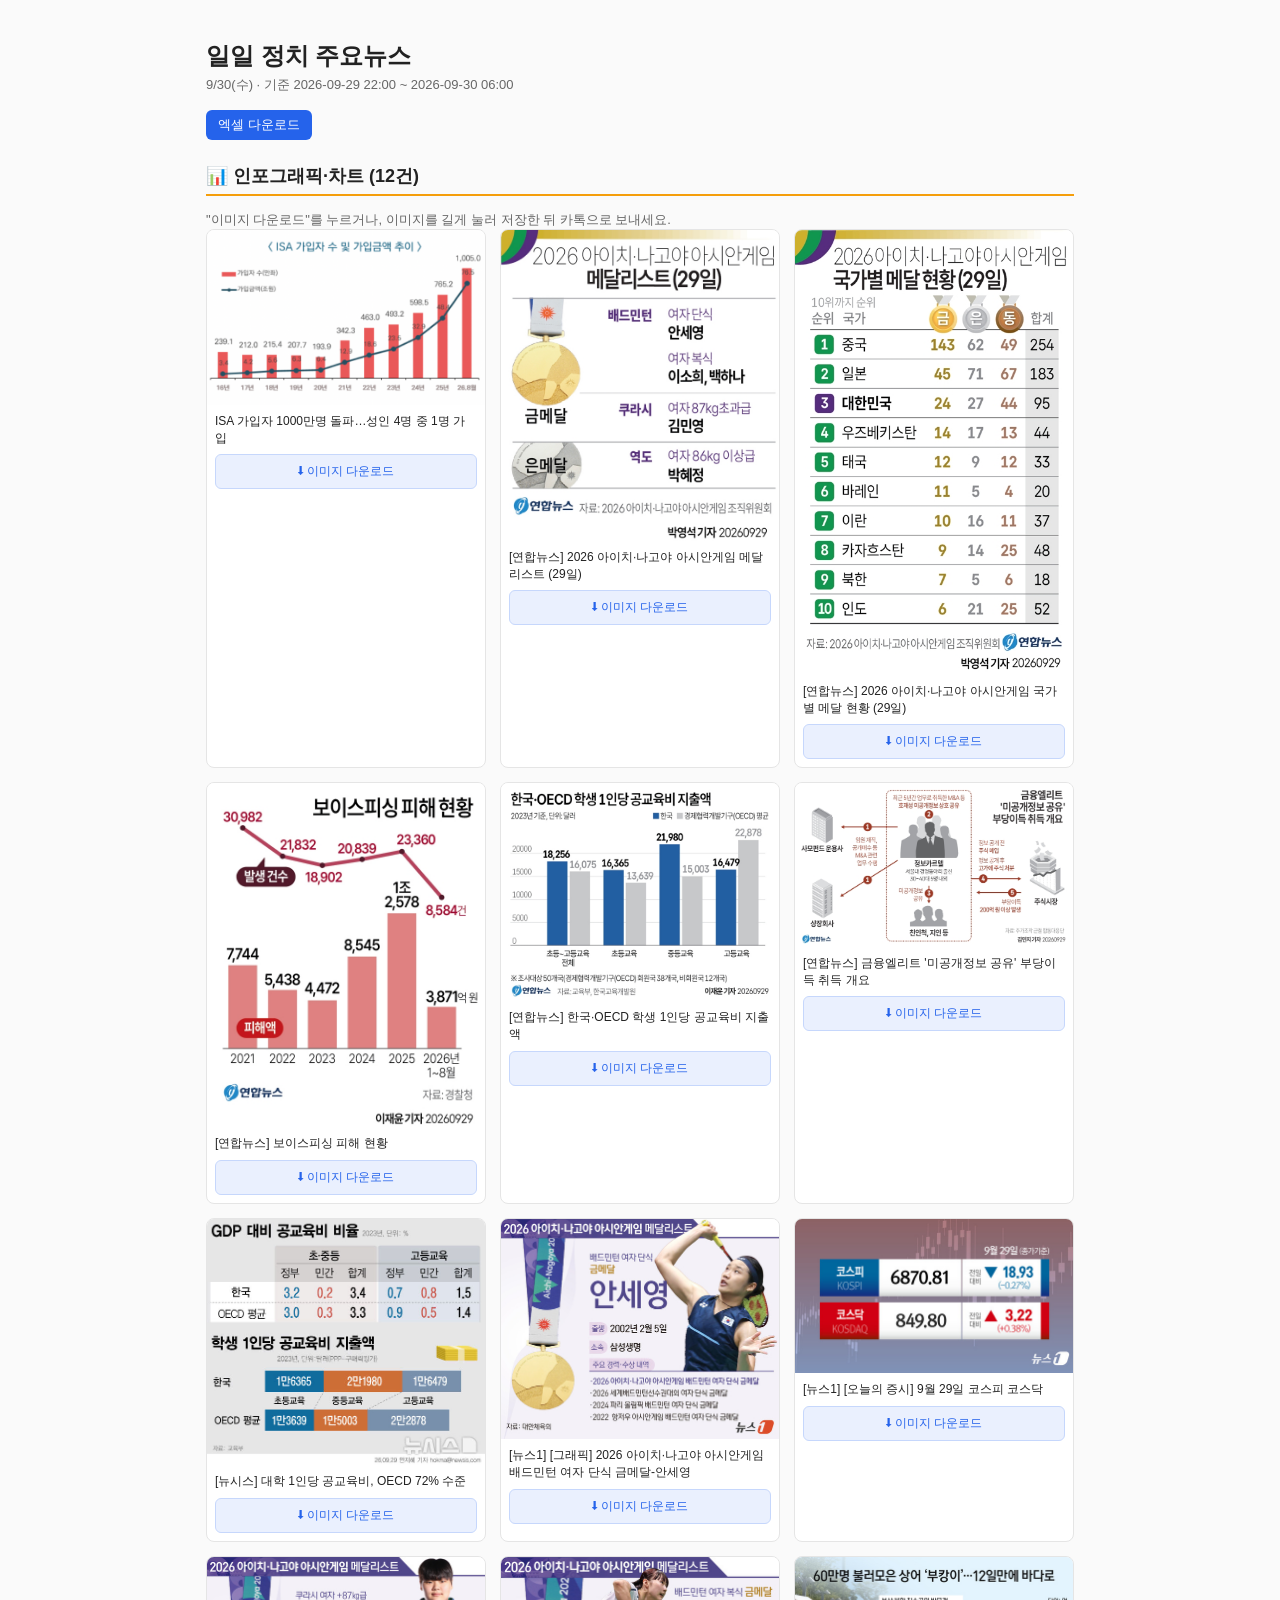
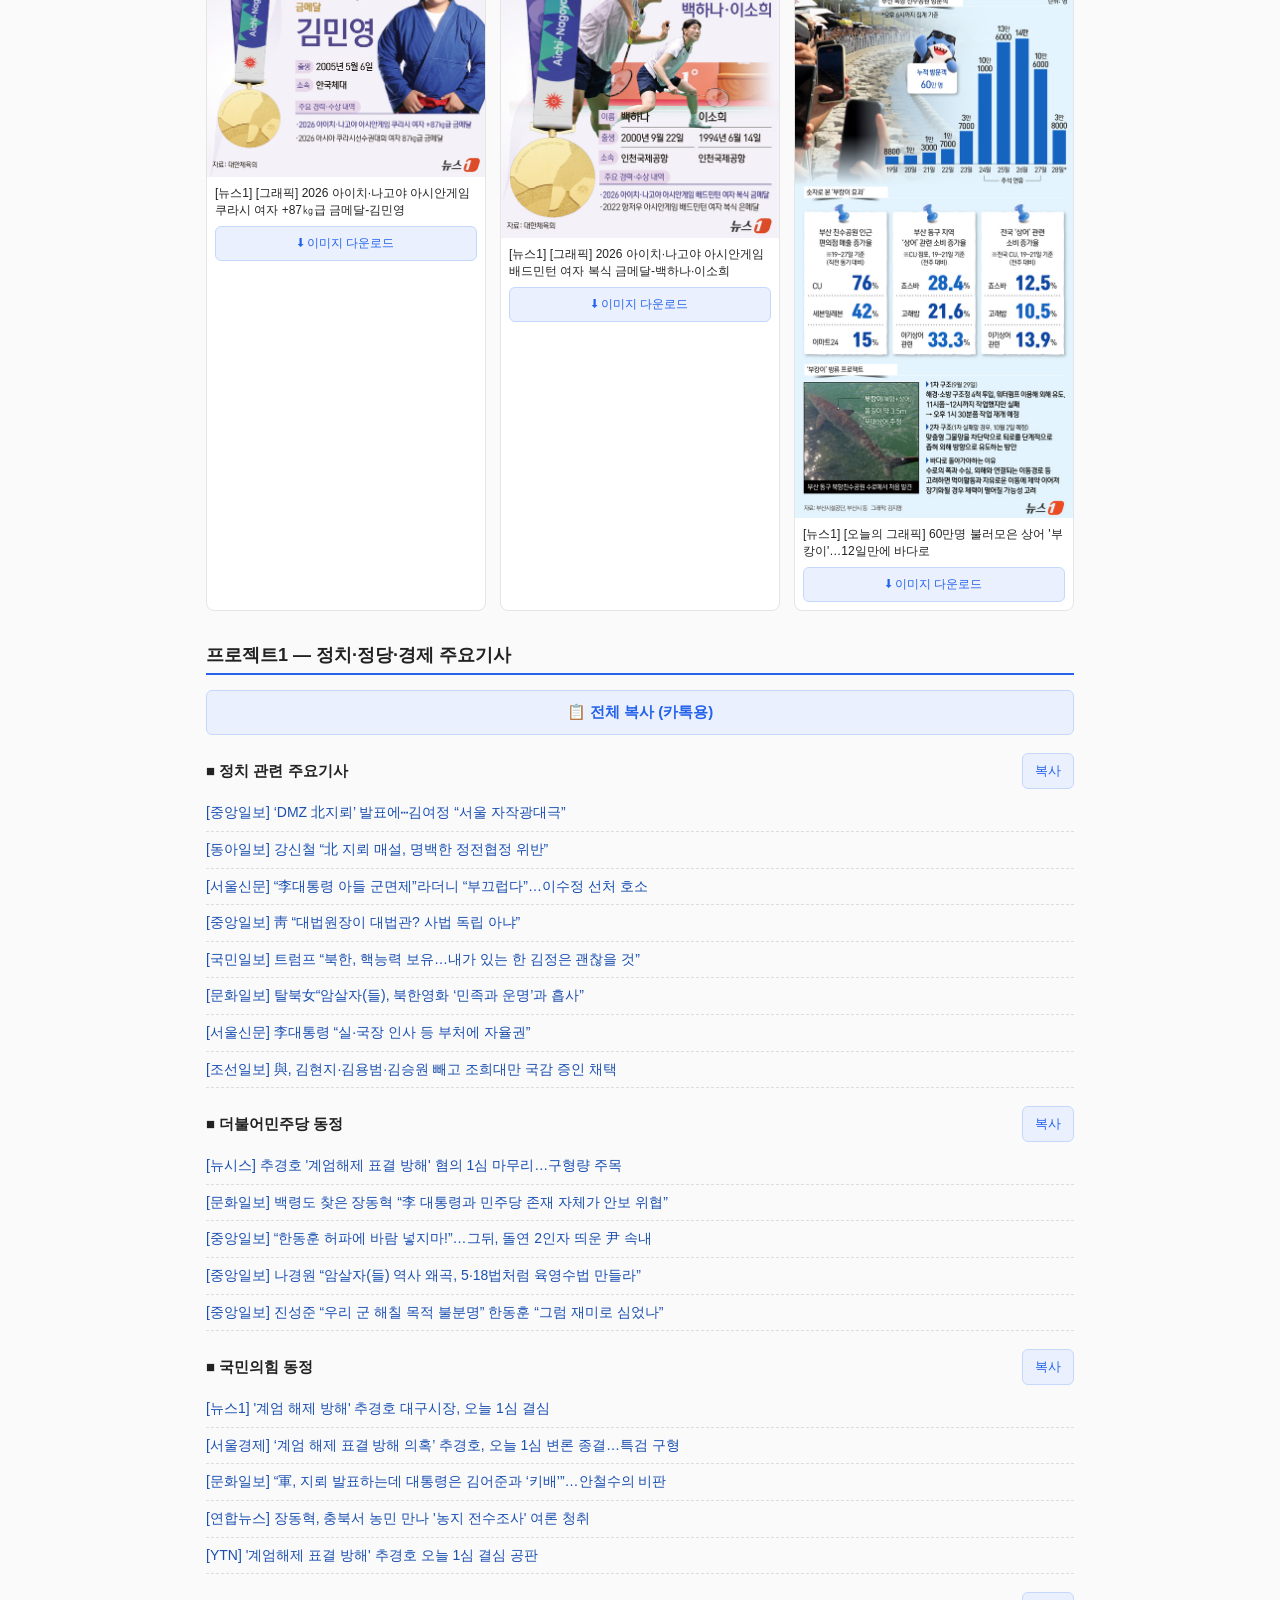
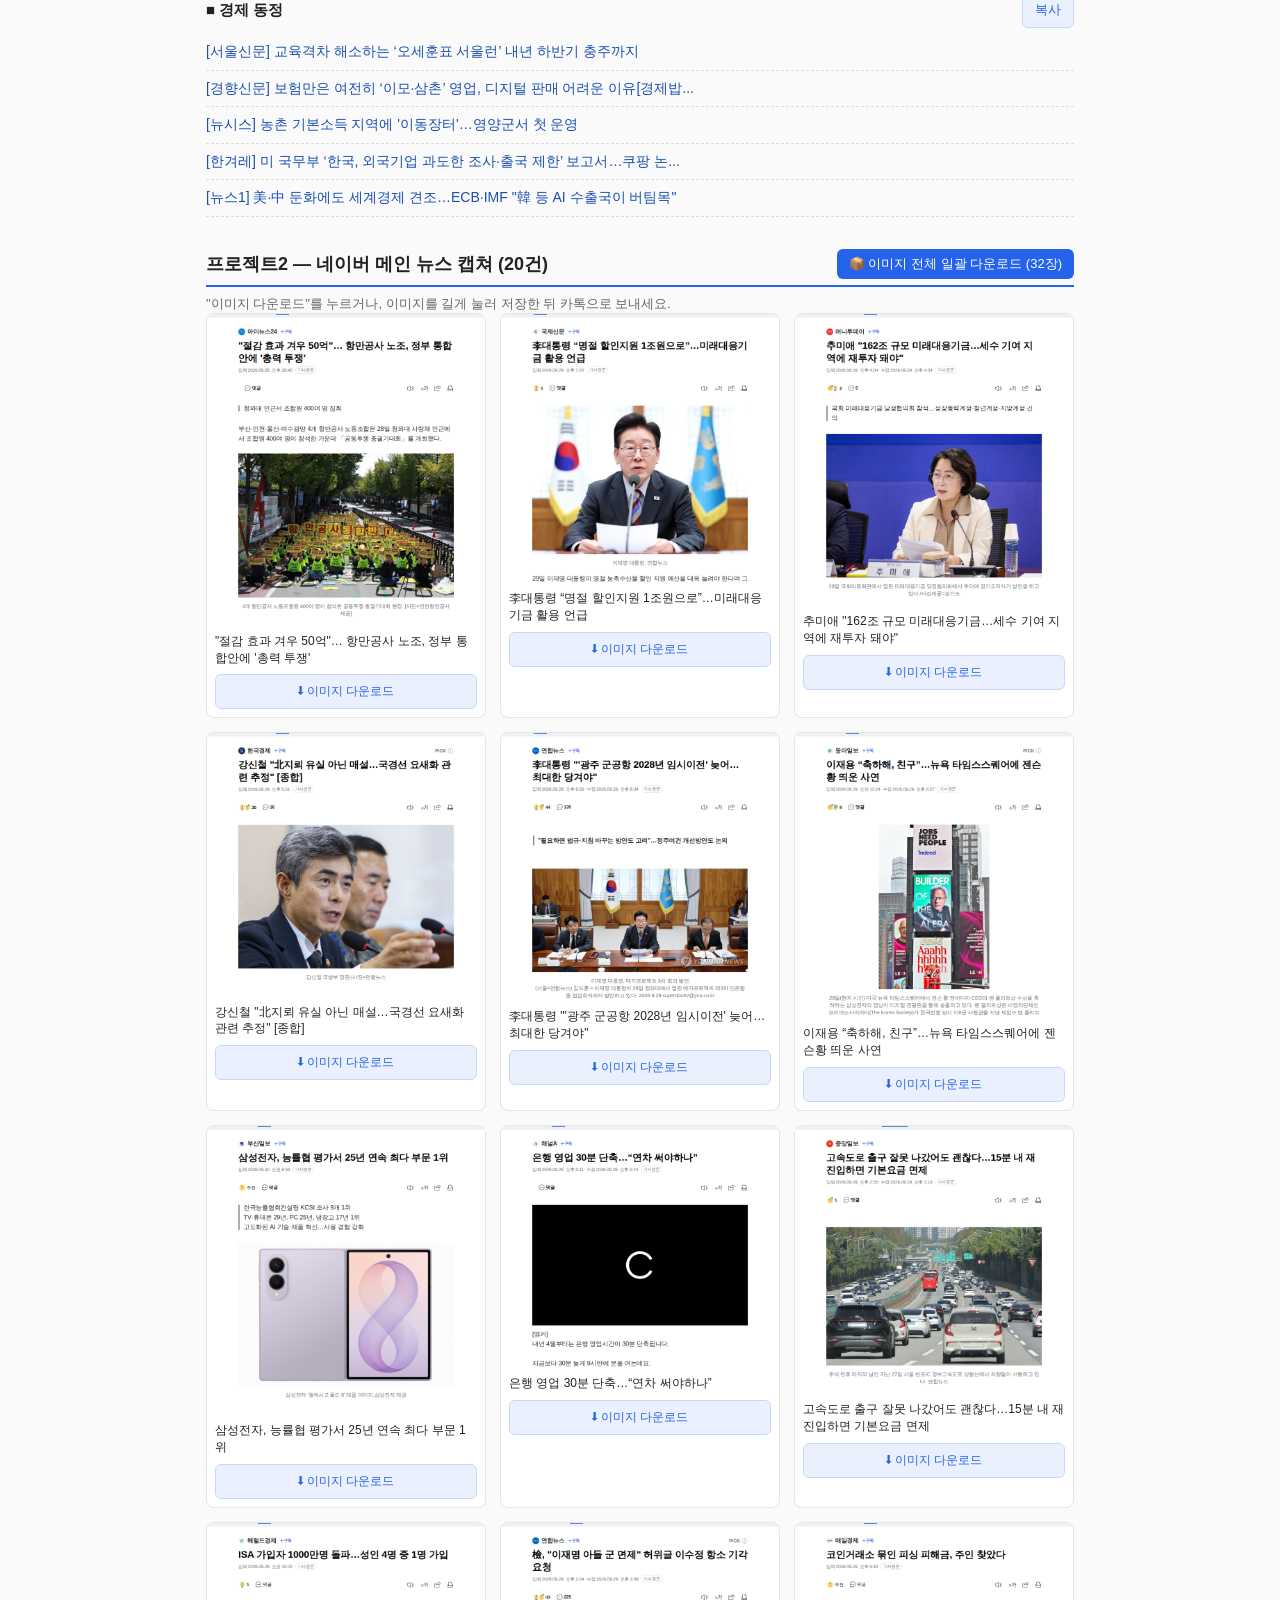
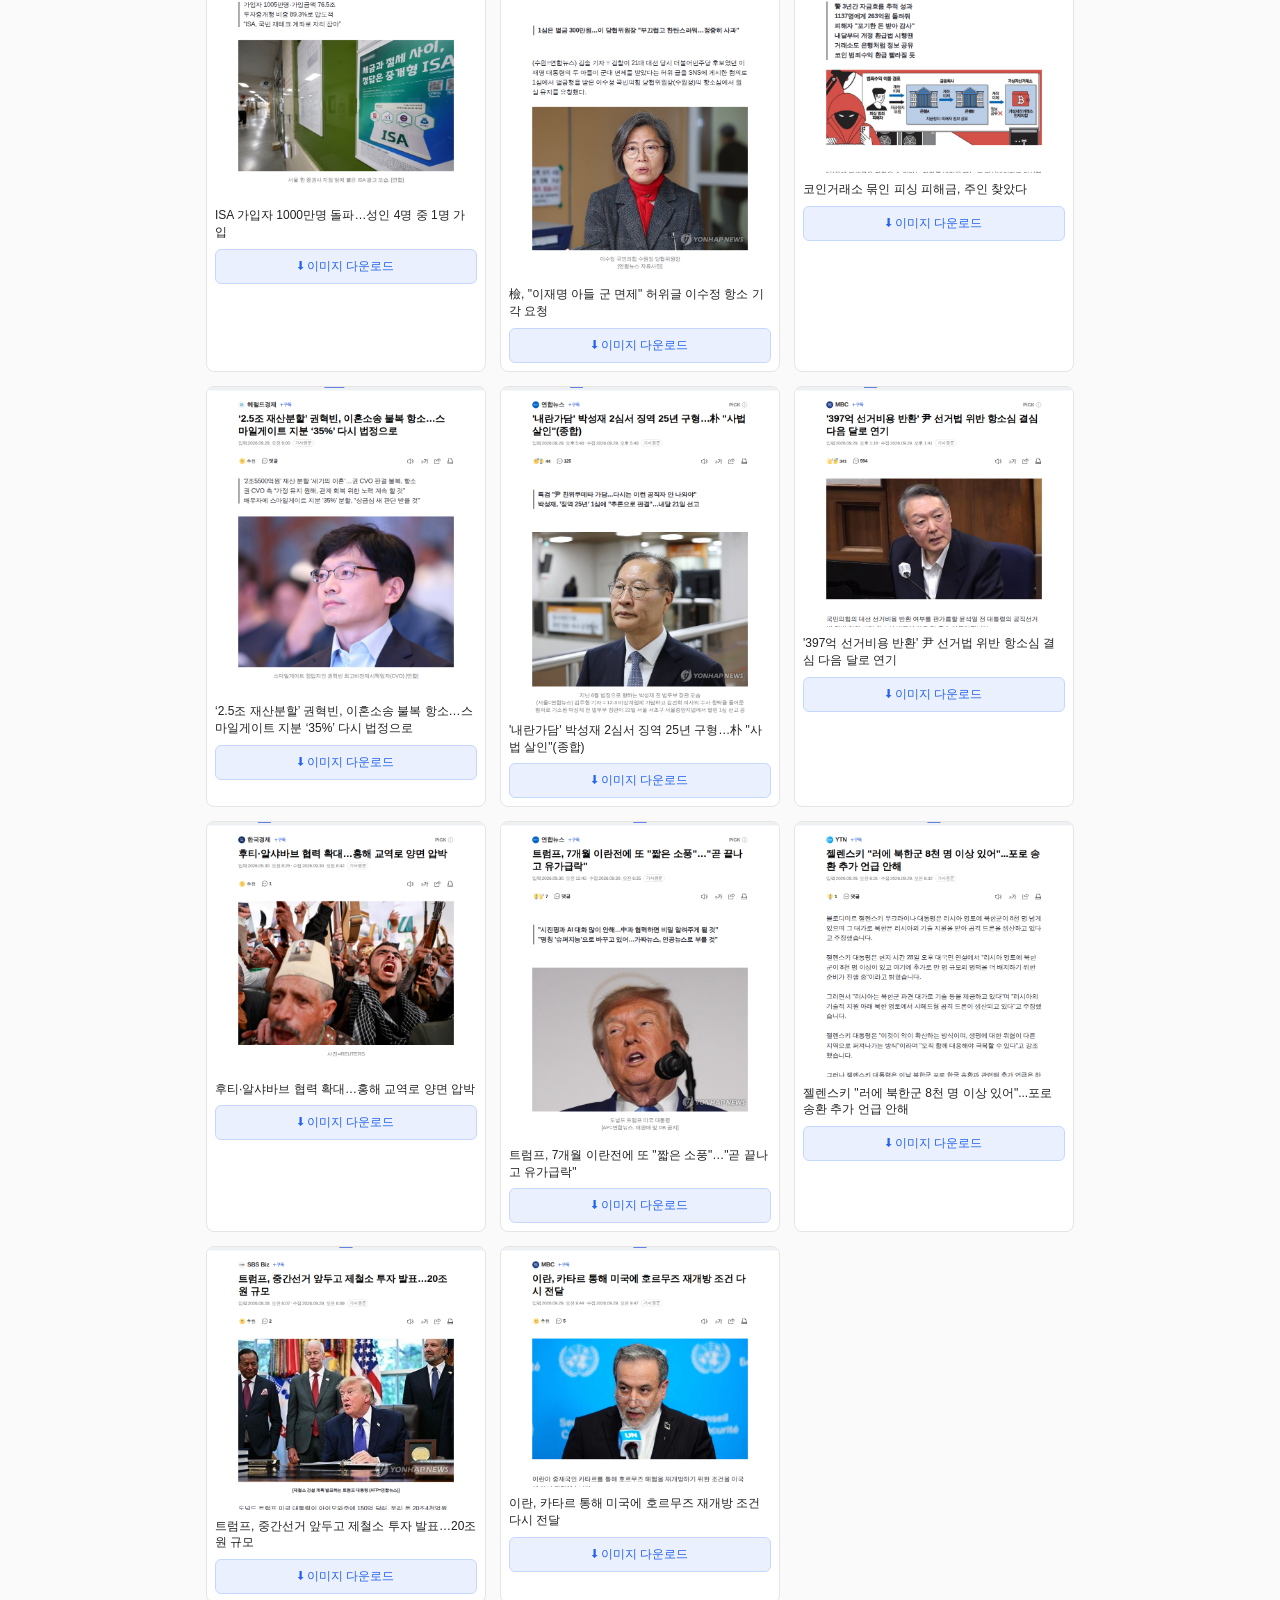
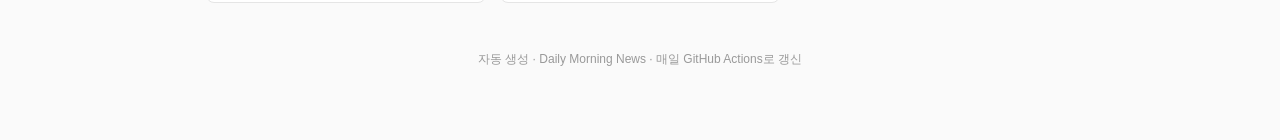
==== commit 4a05f1d8: "Daily update 2026-09-30 00:04 UTC" ====
--- a/index.html
+++ b/index.html
@@ -3,71 +3,81 @@
 <head>
 <meta charset="UTF-8">
 <meta name="viewport" content="width=device-width, initial-scale=1.0">
-<title>일일 정치 주요뉴스 9/29(화)</title>
+<title>일일 정치 주요뉴스 9/30(수)</title>
 <link rel="stylesheet" href="style.css">
 </head>
 <body>
 <header>
   <h1>일일 정치 주요뉴스</h1>
-  <p class="date">9/29(화) · 기준 2026-09-28 22:00 ~ 2026-09-29 06:00</p>
+  <p class="date">9/30(수) · 기준 2026-09-29 22:00 ~ 2026-09-30 06:00</p>
   <p class="download">
     <a href="output/latest.xlsx">엑셀 다운로드</a>
   </p>
 </header>
 
 <section class="infographics">
-  <h2>📊 인포그래픽·차트 (10건)</h2>
+  <h2>📊 인포그래픽·차트 (12건)</h2>
   <p class="hint">"이미지 다운로드"를 누르거나, 이미지를 길게 눌러 저장한 뒤 카톡으로 보내세요.</p>
   <div class="gallery">
         <div class="card infographic-card">
-      <a class="card-thumb" href="https://n.news.naver.com/mnews/article/081/0003684101" target="_blank" rel="noopener"><img src="images/infographics/article_03_3.png" alt="김어준 “李대통령, ‘알고리즘 감옥’ 갇혔다…리트윗하지 마세요”[이슈픽]" loading="lazy"></a>
-      <span>김어준 “李대통령, ‘알고리즘 감옥’ 갇혔다…리트윗하지 마세요”[이슈픽]</span>
-      <a class="dl-btn" href="images/infographics/article_03_3.png" download="article_03_3.png">⬇ 이미지 다운로드</a>
-    </div>
-    <div class="card infographic-card">
-      <a class="card-thumb" href="https://n.news.naver.com/mnews/article/018/0006376302" target="_blank" rel="noopener"><img src="images/infographics/article_10_2.png" alt="명륜진사갈비, 오너일가 대부업체에 3000억 저리대출…이종근 회장 檢고발" loading="lazy"></a>
-      <span>명륜진사갈비, 오너일가 대부업체에 3000억 저리대출…이종근 회장 檢고발</span>
+      <a class="card-thumb" href="https://n.news.naver.com/mnews/article/016/0002702995" target="_blank" rel="noopener"><img src="images/infographics/article_10_2.png" alt="ISA 가입자 1000만명 돌파…성인 4명 중 1명 가입" loading="lazy"></a>
+      <span>ISA 가입자 1000만명 돌파…성인 4명 중 1명 가입</span>
       <a class="dl-btn" href="images/infographics/article_10_2.png" download="article_10_2.png">⬇ 이미지 다운로드</a>
     </div>
     <div class="card infographic-card">
-      <a class="card-thumb" href="https://n.news.naver.com/mnews/article/018/0006376302" target="_blank" rel="noopener"><img src="images/infographics/article_10_3.png" alt="명륜진사갈비, 오너일가 대부업체에 3000억 저리대출…이종근 회장 檢고발" loading="lazy"></a>
-      <span>명륜진사갈비, 오너일가 대부업체에 3000억 저리대출…이종근 회장 檢고발</span>
-      <a class="dl-btn" href="images/infographics/article_10_3.png" download="article_10_3.png">⬇ 이미지 다운로드</a>
-    </div>
-    <div class="card infographic-card">
-      <a class="card-thumb" href="https://n.news.naver.com/mnews/article/001/0016339756" target="_blank" rel="noopener"><img src="images/infographics/article_18_3.png" alt="佛극우 또 세력 확장…국민연합, 사상 첫 상원 교섭단체 구성" loading="lazy"></a>
-      <span>佛극우 또 세력 확장…국민연합, 사상 첫 상원 교섭단체 구성</span>
-      <a class="dl-btn" href="images/infographics/article_18_3.png" download="article_18_3.png">⬇ 이미지 다운로드</a>
-    </div>
-    <div class="card infographic-card">
-      <a class="card-thumb" href="https://www.newsis.com/photo/graview/?id=NISI20260928_0002249397&cid=photo&page=1" target="_blank" rel="noopener"><img src="images/graphics/뉴시스_01.jpg" alt="[뉴시스] 2027학년도 수능 9월 모의평가 등급별 점수" loading="lazy"></a>
-      <span>[뉴시스] 2027학년도 수능 9월 모의평가 등급별 점수</span>
-      <a class="dl-btn" href="images/graphics/뉴시스_01.jpg" download="뉴시스_01.jpg">⬇ 이미지 다운로드</a>
-    </div>
-    <div class="card infographic-card">
-      <a class="card-thumb" href="https://www.news1.kr/photos/8129925" target="_blank" rel="noopener"><img src="images/graphics/뉴스1_02.jpg" alt="[뉴스1] [오늘의 증시] 9월 28일 코스피 코스닥" loading="lazy"></a>
-      <span>[뉴스1] [오늘의 증시] 9월 28일 코스피 코스닥</span>
-      <a class="dl-btn" href="images/graphics/뉴스1_02.jpg" download="뉴스1_02.jpg">⬇ 이미지 다운로드</a>
-    </div>
-    <div class="card infographic-card">
-      <a class="card-thumb" href="https://www.news1.kr/photos/8128730" target="_blank" rel="noopener"><img src="images/graphics/뉴스1_03.jpg" alt="[뉴스1] [그래픽] 2027학년도 수능 9월 모의평가 채점 결과" loading="lazy"></a>
-      <span>[뉴스1] [그래픽] 2027학년도 수능 9월 모의평가 채점 결과</span>
-      <a class="dl-btn" href="images/graphics/뉴스1_03.jpg" download="뉴스1_03.jpg">⬇ 이미지 다운로드</a>
-    </div>
-    <div class="card infographic-card">
-      <a class="card-thumb" href="https://www.news1.kr/photos/8128883" target="_blank" rel="noopener"><img src="images/graphics/뉴스1_04.jpg" alt="[뉴스1] [오늘의 그래픽] 서울 유주택 신혼부부 10쌍 중 3쌍 '6억 초과'…9년 새 3배" loading="lazy"></a>
-      <span>[뉴스1] [오늘의 그래픽] 서울 유주택 신혼부부 10쌍 중 3쌍 '6억 초과'…9년 새 3배</span>
-      <a class="dl-btn" href="images/graphics/뉴스1_04.jpg" download="뉴스1_04.jpg">⬇ 이미지 다운로드</a>
-    </div>
-    <div class="card infographic-card">
-      <a class="card-thumb" href="https://www.news1.kr/photos/8128413" target="_blank" rel="noopener"><img src="images/graphics/뉴스1_05.jpg" alt="[뉴스1] [그래픽] 정당 지지도 추이" loading="lazy"></a>
-      <span>[뉴스1] [그래픽] 정당 지지도 추이</span>
-      <a class="dl-btn" href="images/graphics/뉴스1_05.jpg" download="뉴스1_05.jpg">⬇ 이미지 다운로드</a>
-    </div>
-    <div class="card infographic-card">
-      <a class="card-thumb" href="https://www.news1.kr/photos/8128412" target="_blank" rel="noopener"><img src="images/graphics/뉴스1_06.jpg" alt="[뉴스1] [그래픽] 이재명 대통령 국정수행 평가" loading="lazy"></a>
-      <span>[뉴스1] [그래픽] 이재명 대통령 국정수행 평가</span>
-      <a class="dl-btn" href="images/graphics/뉴스1_06.jpg" download="뉴스1_06.jpg">⬇ 이미지 다운로드</a>
+      <a class="card-thumb" href="https://www.yna.co.kr/view/GYH20260929000900044?section=graphic/index" target="_blank" rel="noopener"><img src="images/graphics/연합뉴스_01.jpg" alt="[연합뉴스] 2026 아이치·나고야 아시안게임 메달리스트 (29일)" loading="lazy"></a>
+      <span>[연합뉴스] 2026 아이치·나고야 아시안게임 메달리스트 (29일)</span>
+      <a class="dl-btn" href="images/graphics/연합뉴스_01.jpg" download="연합뉴스_01.jpg">⬇ 이미지 다운로드</a>
+    </div>
+    <div class="card infographic-card">
+      <a class="card-thumb" href="https://www.yna.co.kr/view/GYH20260929000800044?section=graphic/index" target="_blank" rel="noopener"><img src="images/graphics/연합뉴스_02.jpg" alt="[연합뉴스] 2026 아이치·나고야 아시안게임 국가별 메달 현황 (29일)" loading="lazy"></a>
+      <span>[연합뉴스] 2026 아이치·나고야 아시안게임 국가별 메달 현황 (29일)</span>
+      <a class="dl-btn" href="images/graphics/연합뉴스_02.jpg" download="연합뉴스_02.jpg">⬇ 이미지 다운로드</a>
+    </div>
+    <div class="card infographic-card">
+      <a class="card-thumb" href="https://www.yna.co.kr/view/GYH20260929000700044?section=graphic/index" target="_blank" rel="noopener"><img src="images/graphics/연합뉴스_03.jpg" alt="[연합뉴스] 보이스피싱 피해 현황" loading="lazy"></a>
+      <span>[연합뉴스] 보이스피싱 피해 현황</span>
+      <a class="dl-btn" href="images/graphics/연합뉴스_03.jpg" download="연합뉴스_03.jpg">⬇ 이미지 다운로드</a>
+    </div>
+    <div class="card infographic-card">
+      <a class="card-thumb" href="https://www.yna.co.kr/view/GYH20260929000600044?section=graphic/index" target="_blank" rel="noopener"><img src="images/graphics/연합뉴스_04.jpg" alt="[연합뉴스] 한국·OECD 학생 1인당 공교육비 지출액" loading="lazy"></a>
+      <span>[연합뉴스] 한국·OECD 학생 1인당 공교육비 지출액</span>
+      <a class="dl-btn" href="images/graphics/연합뉴스_04.jpg" download="연합뉴스_04.jpg">⬇ 이미지 다운로드</a>
+    </div>
+    <div class="card infographic-card">
+      <a class="card-thumb" href="https://www.yna.co.kr/view/GYH20260929000500044?section=graphic/index" target="_blank" rel="noopener"><img src="images/graphics/연합뉴스_05.jpg" alt="[연합뉴스] 금융엘리트 '미공개정보 공유' 부당이득 취득 개요" loading="lazy"></a>
+      <span>[연합뉴스] 금융엘리트 '미공개정보 공유' 부당이득 취득 개요</span>
+      <a class="dl-btn" href="images/graphics/연합뉴스_05.jpg" download="연합뉴스_05.jpg">⬇ 이미지 다운로드</a>
+    </div>
+    <div class="card infographic-card">
+      <a class="card-thumb" href="https://www.newsis.com/photo/graview/?id=NISI20260929_0002250558&cid=photo&page=1" target="_blank" rel="noopener"><img src="images/graphics/뉴시스_06.jpg" alt="[뉴시스] 대학 1인당 공교육비, OECD 72% 수준" loading="lazy"></a>
+      <span>[뉴시스] 대학 1인당 공교육비, OECD 72% 수준</span>
+      <a class="dl-btn" href="images/graphics/뉴시스_06.jpg" download="뉴시스_06.jpg">⬇ 이미지 다운로드</a>
+    </div>
+    <div class="card infographic-card">
+      <a class="card-thumb" href="https://www.news1.kr/photos/8132400" target="_blank" rel="noopener"><img src="images/graphics/뉴스1_07.jpg" alt="[뉴스1] [그래픽] 2026 아이치·나고야 아시안게임 배드민턴 여자 단식 금메달-안세영" loading="lazy"></a>
+      <span>[뉴스1] [그래픽] 2026 아이치·나고야 아시안게임 배드민턴 여자 단식 금메달-안세영</span>
+      <a class="dl-btn" href="images/graphics/뉴스1_07.jpg" download="뉴스1_07.jpg">⬇ 이미지 다운로드</a>
+    </div>
+    <div class="card infographic-card">
+      <a class="card-thumb" href="https://www.news1.kr/photos/8132256" target="_blank" rel="noopener"><img src="images/graphics/뉴스1_08.jpg" alt="[뉴스1] [오늘의 증시] 9월 29일 코스피 코스닥" loading="lazy"></a>
+      <span>[뉴스1] [오늘의 증시] 9월 29일 코스피 코스닥</span>
+      <a class="dl-btn" href="images/graphics/뉴스1_08.jpg" download="뉴스1_08.jpg">⬇ 이미지 다운로드</a>
+    </div>
+    <div class="card infographic-card">
+      <a class="card-thumb" href="https://www.news1.kr/photos/8132225" target="_blank" rel="noopener"><img src="images/graphics/뉴스1_09.jpg" alt="[뉴스1] [그래픽] 2026 아이치·나고야 아시안게임 쿠라시 여자 +87㎏급 금메달-김민영" loading="lazy"></a>
+      <span>[뉴스1] [그래픽] 2026 아이치·나고야 아시안게임 쿠라시 여자 +87㎏급 금메달-김민영</span>
+      <a class="dl-btn" href="images/graphics/뉴스1_09.jpg" download="뉴스1_09.jpg">⬇ 이미지 다운로드</a>
+    </div>
+    <div class="card infographic-card">
+      <a class="card-thumb" href="https://www.news1.kr/photos/8131489" target="_blank" rel="noopener"><img src="images/graphics/뉴스1_10.jpg" alt="[뉴스1] [그래픽] 2026 아이치·나고야 아시안게임 배드민턴 여자 복식 금메달-백하나·이소희" loading="lazy"></a>
+      <span>[뉴스1] [그래픽] 2026 아이치·나고야 아시안게임 배드민턴 여자 복식 금메달-백하나·이소희</span>
+      <a class="dl-btn" href="images/graphics/뉴스1_10.jpg" download="뉴스1_10.jpg">⬇ 이미지 다운로드</a>
+    </div>
+    <div class="card infographic-card">
+      <a class="card-thumb" href="https://www.news1.kr/photos/8131675" target="_blank" rel="noopener"><img src="images/graphics/뉴스1_11.jpg" alt="[뉴스1] [오늘의 그래픽] 60만명 불러모은 상어 '부캉이'…12일만에 바다로" loading="lazy"></a>
+      <span>[뉴스1] [오늘의 그래픽] 60만명 불러모은 상어 '부캉이'…12일만에 바다로</span>
+      <a class="dl-btn" href="images/graphics/뉴스1_11.jpg" download="뉴스1_11.jpg">⬇ 이미지 다운로드</a>
     </div>
   </div>
 </section>
@@ -81,14 +91,14 @@
       <button class="copy-btn" data-copy-target="sector-politics_main" type="button">복사</button>
     </div>
     <ul>
-    <li><a href="https://www.donga.com/news/NewsStand/article/all/20260929/134748829/1" target="_blank" rel="noopener">[동아일보] 젤렌스키 “북한군 8000명 러 주둔…1만명 추가 파병”</a></li>
-    <li><a href="https://www.seoul.co.kr/news/international/2026/09/29/20260929500005" target="_blank" rel="noopener">[서울신문] 北 “핵보유국 되돌릴 수 없어” 트럼프‧김정은 언급 안해</a></li>
-    <li><a href="https://www.joongang.co.kr/article/25465325" target="_blank" rel="noopener">[중앙일보] 북한군 지뢰 추정 icon_video</a></li>
-    <li><a href="https://www.seoul.co.kr/news/politics/2026/09/29/20260929001004" target="_blank" rel="noopener">[서울신문] 軍 “DMZ 폭발, 北 지뢰 가능성 높아… 상응 조치할 것”</a></li>
-    <li><a href="https://www.news1.kr/society/court-prosecution/6303502" target="_blank" rel="noopener">[뉴스1] '국힘 397억' 걸린 윤석열 선거법 항소…</a></li>
-    <li><a href="https://www.donga.com/news/NewsStand/article/all/20260929/134747869/2" target="_blank" rel="noopener">[동아일보] 與 “조희대, 임명권 침해” 국감증인 채택…대법 “曺격노설 거짓”</a></li>
-    <li><a href="https://www.edaily.co.kr/news/read?newsId=01082406645585040" target="_blank" rel="noopener">[이데일리] 지방선거 신규 선출직 평균재산 13.5억…350억 자산가는</a></li>
-    <li><a href="https://www.nocutnews.co.kr/news/6584130" target="_blank" rel="noopener">[노컷뉴스] 北포로 송환 마쳤는데…한·우크라 '비공개 합의' 공개충돌</a></li>
+    <li><a href="https://www.joongang.co.kr/article/25465905" target="_blank" rel="noopener">[중앙일보] ‘DMZ 北지뢰’ 발표에⋯김여정 “서울 자작광대극”</a></li>
+    <li><a href="https://www.donga.com/news/NewsStand/article/all/20260930/134756659/2" target="_blank" rel="noopener">[동아일보] 강신철 “北 지뢰 매설, 명백한 정전협정 위반”</a></li>
+    <li><a href="https://www.seoul.co.kr/news/society/law/2026/09/30/20260930500012" target="_blank" rel="noopener">[서울신문] “李대통령 아들 군면제”라더니 “부끄럽다”…이수정 선처 호소</a></li>
+    <li><a href="https://www.joongang.co.kr/article/25465753" target="_blank" rel="noopener">[중앙일보] 靑 “대법원장이 대법관? 사법 독립 아냐”</a></li>
+    <li><a href="https://www.kmib.co.kr/article/view.asp?arcid=9000018440&code=61131511&sid1=int" target="_blank" rel="noopener">[국민일보] 트럼프 “북한, 핵능력 보유…내가 있는 한 김정은 괜찮을 것”</a></li>
+    <li><a href="https://www.munhwa.com/article/11620102" target="_blank" rel="noopener">[문화일보] 탈북女“암살자(들), 북한영화 ‘민족과 운명’과 흡사”</a></li>
+    <li><a href="https://www.seoul.co.kr/news/politics/2026/09/30/20260930001003" target="_blank" rel="noopener">[서울신문] 李대통령 “실·국장 인사 등 부처에 자율권”</a></li>
+    <li><a href="https://www.chosun.com/politics/assembly/2026/09/30/6QB65KOIGVCA3DYIIMCVHIK2HQ/" target="_blank" rel="noopener">[조선일보] 與, 김현지·김용범·김승원 빼고 조희대만 국감 증인 채택</a></li>
     </ul>
   </div>
   <div class="sector">
@@ -97,11 +107,11 @@
       <button class="copy-btn" data-copy-target="sector-dp" type="button">복사</button>
     </div>
     <ul>
-    <li><a href="https://n.news.naver.com/article/079/0004193582" target="_blank" rel="noopener">[노컷뉴스] [단독]민주당, '김민석 저격' 59만 유튜버 시사타파 비상징계 검토</a></li>
-    <li><a href="https://n.news.naver.com/article/421/0009196570" target="_blank" rel="noopener">[뉴스1] 김민석, '말보다 민생'…연일 현장 찾고 정기국회 집중</a></li>
-    <li><a href="https://n.news.naver.com/article/025/0003554387" target="_blank" rel="noopener">[중앙일보] 강경파 ‘멸칭 자제령’ 내린 김민석…김어준은 “李 사랑의 시기 끝”</a></li>
-    <li><a href="https://n.news.naver.com/article/032/0003472999" target="_blank" rel="noopener">[경향신문] [단독]‘쉬운 판결문’ 5000만원 들여 연구했는데…4년간 파악 사례 13건...</a></li>
-    <li><a href="https://n.news.naver.com/article/421/0009196548" target="_blank" rel="noopener">[뉴스1] [단독] 열흘 단기교육 받고 '통일 전문강사' 활동하는 비전공자</a></li>
+    <li><a href="https://n.news.naver.com/article/003/0014222288" target="_blank" rel="noopener">[뉴시스] 추경호 '계엄해제 표결 방해' 혐의 1심 마무리…구형량 주목</a></li>
+    <li><a href="https://n.news.naver.com/article/021/0002822019" target="_blank" rel="noopener">[문화일보] 백령도 찾은 장동혁 “李 대통령과 민주당 존재 자체가 안보 위협”</a></li>
+    <li><a href="https://n.news.naver.com/article/025/0003554694" target="_blank" rel="noopener">[중앙일보] “한동훈 허파에 바람 넣지마!”…그뒤, 돌연 2인자 띄운 尹 속내</a></li>
+    <li><a href="https://n.news.naver.com/article/025/0003554652" target="_blank" rel="noopener">[중앙일보] 나경원 “암살자(들) 역사 왜곡, 5·18법처럼 육영수법 만들라”</a></li>
+    <li><a href="https://n.news.naver.com/article/025/0003554651" target="_blank" rel="noopener">[중앙일보] 진성준 “우리 군 해칠 목적 불분명” 한동훈 “그럼 재미로 심었나”</a></li>
     </ul>
   </div>
   <div class="sector">
@@ -110,11 +120,11 @@
       <button class="copy-btn" data-copy-target="sector-ppp" type="button">복사</button>
     </div>
     <ul>
-    <li><a href="https://n.news.naver.com/article/421/0009196589" target="_blank" rel="noopener">[뉴스1] 장동혁, 오늘 백령도行…'안보'로 고삐 죄는 국힘</a></li>
-    <li><a href="https://n.news.naver.com/article/003/0014219192" target="_blank" rel="noopener">[뉴시스] 장동혁 "軍, 사실상 北 지뢰임을 인정…대북 심리전 포함 최대한 대응 ...</a></li>
-    <li><a href="https://n.news.naver.com/article/421/0009196451" target="_blank" rel="noopener">[뉴스1] 장동혁 "軍 북한지뢰 인정에도…李 음소거, 김정은 지키기 여념 없어"</a></li>
-    <li><a href="https://n.news.naver.com/article/025/0003554402" target="_blank" rel="noopener">[중앙일보] [단독] 안전벨트 없이 입석까지…고속도로 위 시내버스 ‘불법 질주’</a></li>
-    <li><a href="https://n.news.naver.com/article/079/0004193585" target="_blank" rel="noopener">[노컷뉴스] [단독]공익신고 보호신청 2년새 3.4배…정작 '종결·취하' 통계 없다</a></li>
+    <li><a href="https://n.news.naver.com/article/421/0009199288" target="_blank" rel="noopener">[뉴스1] '계엄 해제 방해' 추경호 대구시장, 오늘 1심 결심</a></li>
+    <li><a href="https://n.news.naver.com/article/011/0004666609" target="_blank" rel="noopener">[서울경제] ‘계엄 해제 표결 방해 의혹’ 추경호, 오늘 1심 변론 종결…특검 구형</a></li>
+    <li><a href="https://n.news.naver.com/article/021/0002822018" target="_blank" rel="noopener">[문화일보] “軍, 지뢰 발표하는데 대통령은 김어준과 ‘키배’”…안철수의 비판</a></li>
+    <li><a href="https://n.news.naver.com/article/001/0016345171" target="_blank" rel="noopener">[연합뉴스] 장동혁, 충북서 농민 만나 '농지 전수조사' 여론 청취</a></li>
+    <li><a href="https://n.news.naver.com/article/052/0002412676" target="_blank" rel="noopener">[YTN] '계엄해제 표결 방해' 추경호 오늘 1심 결심 공판</a></li>
     </ul>
   </div>
   <div class="sector">
@@ -123,11 +133,11 @@
       <button class="copy-btn" data-copy-target="sector-economy" type="button">복사</button>
     </div>
     <ul>
-    <li><a href="https://n.news.naver.com/article/003/0014219209" target="_blank" rel="noopener">[뉴시스] '민선 9기' 새 광역장 평균 19.9억…'72억 오세훈' 포함 33억[재산공개]</a></li>
-    <li><a href="https://n.news.naver.com/article/629/0000537464" target="_blank" rel="noopener">[더팩트] 조희대 대법원, 김건희·한덕수·이상민 첫 전원합의체 심리</a></li>
-    <li><a href="https://n.news.naver.com/article/032/0003472988" target="_blank" rel="noopener">[경향신문] 추경호 대구시장 42억8000만원 신고···광역단체장 중 2위[지자체 재산...</a></li>
-    <li><a href="https://n.news.naver.com/article/009/0005741073" target="_blank" rel="noopener">[매일경제] “우주ETF, 이제 화성 가나요”…스페이스X·구글 대형이벤트에 기대감</a></li>
-    <li><a href="https://n.news.naver.com/article/032/0003472994" target="_blank" rel="noopener">[경향신문] “AI 잘 쓰는지 보겠습니다”…취준생들 “어디까지 해야 잘 쓰는 건데...</a></li>
+    <li><a href="https://n.news.naver.com/article/081/0003684578" target="_blank" rel="noopener">[서울신문] 교육격차 해소하는 ‘오세훈표 서울런’ 내년 하반기 충주까지</a></li>
+    <li><a href="https://n.news.naver.com/article/032/0003473277" target="_blank" rel="noopener">[경향신문] 보험만은 여전히 ‘이모·삼촌’ 영업, 디지털 판매 어려운 이유[경제밥...</a></li>
+    <li><a href="https://n.news.naver.com/article/003/0014222298" target="_blank" rel="noopener">[뉴시스] 농촌 기본소득 지역에 '이동장터'…영양군서 첫 운영</a></li>
+    <li><a href="https://n.news.naver.com/article/028/0002825241" target="_blank" rel="noopener">[한겨레] 미 국무부 ‘한국, 외국기업 과도한 조사·출국 제한’ 보고서…쿠팡 논...</a></li>
+    <li><a href="https://n.news.naver.com/article/421/0009199279" target="_blank" rel="noopener">[뉴스1] 美·中 둔화에도 세계경제 견조…ECB·IMF "韓 등 AI 수출국이 버팀목"</a></li>
     </ul>
   </div>
 </section>
@@ -135,108 +145,108 @@
 <section class="project2">
   <div class="section-head">
     <h2>프로젝트2 — 네이버 메인 뉴스 캡쳐 (20건)</h2>
-    <a class="zip-btn" href="output/images.zip">📦 이미지 전체 일괄 다운로드 (30장)</a>
+    <a class="zip-btn" href="output/images.zip">📦 이미지 전체 일괄 다운로드 (32장)</a>
   </div>
   <p class="hint">"이미지 다운로드"를 누르거나, 이미지를 길게 눌러 저장한 뒤 카톡으로 보내세요.</p>
   <div class="gallery">
         <div class="card">
-      <a class="card-thumb" href="https://n.news.naver.com/mnews/article/422/0000910559" target="_blank" rel="noopener"><img src="images/article_01.png" alt="군 "북한군 지뢰 가능성 매우 커"…'상응 조치' 경고" loading="lazy"></a>
-      <span>군 "북한군 지뢰 가능성 매우 커"…'상응 조치' 경고</span>
+      <a class="card-thumb" href="https://n.news.naver.com/mnews/article/031/0001061725" target="_blank" rel="noopener"><img src="images/article_01.png" alt=""절감 효과 겨우 50억"… 항만공사 노조, 정부 통합안에 '총력 투쟁'" loading="lazy"></a>
+      <span>"절감 효과 겨우 50억"… 항만공사 노조, 정부 통합안에 '총력 투쟁'</span>
       <a class="dl-btn" href="images/article_01.png" download="article_01.png">⬇ 이미지 다운로드</a>
     </div>
     <div class="card">
-      <a class="card-thumb" href="https://n.news.naver.com/mnews/article/421/0009196915" target="_blank" rel="noopener"><img src="images/article_02.png" alt="정점식 "저열한 北 도발 드러나…대북 확성기 즉시 재설치해야"" loading="lazy"></a>
-      <span>정점식 "저열한 北 도발 드러나…대북 확성기 즉시 재설치해야"</span>
+      <a class="card-thumb" href="https://n.news.naver.com/mnews/article/658/0000156993" target="_blank" rel="noopener"><img src="images/article_02.png" alt="李대통령 “명절 할인지원 1조원으로”…미래대응기금 활용 언급" loading="lazy"></a>
+      <span>李대통령 “명절 할인지원 1조원으로”…미래대응기금 활용 언급</span>
       <a class="dl-btn" href="images/article_02.png" download="article_02.png">⬇ 이미지 다운로드</a>
     </div>
     <div class="card">
-      <a class="card-thumb" href="https://n.news.naver.com/mnews/article/081/0003684101" target="_blank" rel="noopener"><img src="images/article_03.png" alt="김어준 “李대통령, ‘알고리즘 감옥’ 갇혔다…리트윗하지 마세요”[이슈픽]" loading="lazy"></a>
-      <span>김어준 “李대통령, ‘알고리즘 감옥’ 갇혔다…리트윗하지 마세요”[이슈픽]</span>
+      <a class="card-thumb" href="https://n.news.naver.com/mnews/article/008/0005419758" target="_blank" rel="noopener"><img src="images/article_03.png" alt="추미애 "162조 규모 미래대응기금…세수 기여 지역에 재투자 돼야"" loading="lazy"></a>
+      <span>추미애 "162조 규모 미래대응기금…세수 기여 지역에 재투자 돼야"</span>
       <a class="dl-btn" href="images/article_03.png" download="article_03.png">⬇ 이미지 다운로드</a>
     </div>
     <div class="card">
-      <a class="card-thumb" href="https://n.news.naver.com/mnews/article/469/0000956477" target="_blank" rel="noopener"><img src="images/article_04.png" alt="세 차례 타협 무산 뒤 재제청 거부한 대법원장…대법관 공석 끝낼 출구 있나" loading="lazy"></a>
-      <span>세 차례 타협 무산 뒤 재제청 거부한 대법원장…대법관 공석 끝낼 출구 있나</span>
+      <a class="card-thumb" href="https://n.news.naver.com/mnews/article/015/0005337285" target="_blank" rel="noopener"><img src="images/article_04.png" alt="강신철 "北지뢰 유실 아닌 매설…국경선 요새화 관련 추정" [종합]" loading="lazy"></a>
+      <span>강신철 "北지뢰 유실 아닌 매설…국경선 요새화 관련 추정" [종합]</span>
       <a class="dl-btn" href="images/article_04.png" download="article_04.png">⬇ 이미지 다운로드</a>
     </div>
     <div class="card">
-      <a class="card-thumb" href="https://n.news.naver.com/mnews/article/055/0001391417" target="_blank" rel="noopener"><img src="images/article_05.png" alt=""합의 어기고 거짓 발표까지"…우크라 해명·사과 요구" loading="lazy"></a>
-      <span>"합의 어기고 거짓 발표까지"…우크라 해명·사과 요구</span>
+      <a class="card-thumb" href="https://n.news.naver.com/mnews/article/001/0016344933" target="_blank" rel="noopener"><img src="images/article_05.png" alt="李대통령 "'광주 군공항 2028년 임시이전' 늦어…최대한 당겨야"" loading="lazy"></a>
+      <span>李대통령 "'광주 군공항 2028년 임시이전' 늦어…최대한 당겨야"</span>
       <a class="dl-btn" href="images/article_05.png" download="article_05.png">⬇ 이미지 다운로드</a>
     </div>
     <div class="card">
-      <a class="card-thumb" href="https://n.news.naver.com/mnews/article/025/0003554244" target="_blank" rel="noopener"><img src="images/article_06.png" alt="[속보] 은행 9시 30분 문연다…내년 4월부터 ‘영업시간 30분 단축’" loading="lazy"></a>
-      <span>[속보] 은행 9시 30분 문연다…내년 4월부터 ‘영업시간 30분 단축’</span>
+      <a class="card-thumb" href="https://n.news.naver.com/mnews/article/020/0003751327" target="_blank" rel="noopener"><img src="images/article_06.png" alt="이재용 “축하해, 친구”…뉴욕 타임스스퀘어에 젠슨황 띄운 사연" loading="lazy"></a>
+      <span>이재용 “축하해, 친구”…뉴욕 타임스스퀘어에 젠슨황 띄운 사연</span>
       <a class="dl-btn" href="images/article_06.png" download="article_06.png">⬇ 이미지 다운로드</a>
     </div>
     <div class="card">
-      <a class="card-thumb" href="https://n.news.naver.com/mnews/article/015/0005336781" target="_blank" rel="noopener"><img src="images/article_07.png" alt="5년내 두 번 담합 땐 시장서 퇴출" loading="lazy"></a>
-      <span>5년내 두 번 담합 땐 시장서 퇴출</span>
+      <a class="card-thumb" href="https://n.news.naver.com/mnews/article/082/0001400435" target="_blank" rel="noopener"><img src="images/article_07.png" alt="삼성전자, 능률협 평가서 25년 연속 최다 부문 1위" loading="lazy"></a>
+      <span>삼성전자, 능률협 평가서 25년 연속 최다 부문 1위</span>
       <a class="dl-btn" href="images/article_07.png" download="article_07.png">⬇ 이미지 다운로드</a>
     </div>
     <div class="card">
-      <a class="card-thumb" href="https://n.news.naver.com/mnews/article/029/0003050087" target="_blank" rel="noopener"><img src="images/article_08.png" alt="삼성전기, AI 호조에 영업이익률 10% 후반 찍나…실적 눈높이 높아진다" loading="lazy"></a>
-      <span>삼성전기, AI 호조에 영업이익률 10% 후반 찍나…실적 눈높이 높아진다</span>
+      <a class="card-thumb" href="https://n.news.naver.com/mnews/article/449/0000362444" target="_blank" rel="noopener"><img src="images/article_08.png" alt="은행 영업 30분 단축…“연차 써야하나”" loading="lazy"></a>
+      <span>은행 영업 30분 단축…“연차 써야하나”</span>
       <a class="dl-btn" href="images/article_08.png" download="article_08.png">⬇ 이미지 다운로드</a>
     </div>
     <div class="card">
-      <a class="card-thumb" href="https://n.news.naver.com/mnews/article/016/0002702533" target="_blank" rel="noopener"><img src="images/article_09.png" alt="한은 넥타이 멘 이형일 “경제·통화정책 조화 모색”…신현송 “물가·금융안정이 전제”" loading="lazy"></a>
-      <span>한은 넥타이 멘 이형일 “경제·통화정책 조화 모색”…신현송 “물가·금융안정이 전제”</span>
+      <a class="card-thumb" href="https://n.news.naver.com/mnews/article/025/0003554494" target="_blank" rel="noopener"><img src="images/article_09.png" alt="고속도로 출구 잘못 나갔어도 괜찮다…15분 내 재진입하면 기본요금 면제" loading="lazy"></a>
+      <span>고속도로 출구 잘못 나갔어도 괜찮다…15분 내 재진입하면 기본요금 면제</span>
       <a class="dl-btn" href="images/article_09.png" download="article_09.png">⬇ 이미지 다운로드</a>
     </div>
     <div class="card">
-      <a class="card-thumb" href="https://n.news.naver.com/mnews/article/018/0006376302" target="_blank" rel="noopener"><img src="images/article_10.png" alt="명륜진사갈비, 오너일가 대부업체에 3000억 저리대출…이종근 회장 檢고발" loading="lazy"></a>
-      <span>명륜진사갈비, 오너일가 대부업체에 3000억 저리대출…이종근 회장 檢고발</span>
+      <a class="card-thumb" href="https://n.news.naver.com/mnews/article/016/0002702995" target="_blank" rel="noopener"><img src="images/article_10.png" alt="ISA 가입자 1000만명 돌파…성인 4명 중 1명 가입" loading="lazy"></a>
+      <span>ISA 가입자 1000만명 돌파…성인 4명 중 1명 가입</span>
       <a class="dl-btn" href="images/article_10.png" download="article_10.png">⬇ 이미지 다운로드</a>
     </div>
     <div class="card">
-      <a class="card-thumb" href="https://n.news.naver.com/mnews/article/023/0004000781" target="_blank" rel="noopener"><img src="images/article_11.png" alt="부산 ‘부캉이’ 오늘 먼 바다로 내보낸다… 물대포 쏴 생기는 진동으로 유도" loading="lazy"></a>
-      <span>부산 ‘부캉이’ 오늘 먼 바다로 내보낸다… 물대포 쏴 생기는 진동으로 유도</span>
+      <a class="card-thumb" href="https://n.news.naver.com/mnews/article/001/0016343546" target="_blank" rel="noopener"><img src="images/article_11.png" alt="檢, "이재명 아들 군 면제" 허위글 이수정 항소 기각 요청" loading="lazy"></a>
+      <span>檢, "이재명 아들 군 면제" 허위글 이수정 항소 기각 요청</span>
       <a class="dl-btn" href="images/article_11.png" download="article_11.png">⬇ 이미지 다운로드</a>
     </div>
     <div class="card">
-      <a class="card-thumb" href="https://n.news.naver.com/mnews/article/015/0005336626" target="_blank" rel="noopener"><img src="images/article_12.png" alt="추미애 "창릉 입주 늘면 교통·녹지도 더 늘려야"" loading="lazy"></a>
-      <span>추미애 "창릉 입주 늘면 교통·녹지도 더 늘려야"</span>
+      <a class="card-thumb" href="https://n.news.naver.com/mnews/article/009/0005741570" target="_blank" rel="noopener"><img src="images/article_12.png" alt="코인거래소 묶인 피싱 피해금, 주인 찾았다" loading="lazy"></a>
+      <span>코인거래소 묶인 피싱 피해금, 주인 찾았다</span>
       <a class="dl-btn" href="images/article_12.png" download="article_12.png">⬇ 이미지 다운로드</a>
     </div>
     <div class="card">
-      <a class="card-thumb" href="https://n.news.naver.com/mnews/article/011/0004666185" target="_blank" rel="noopener"><img src="images/article_13.png" alt="‘불영어’ 논란 뒤 난도 낮춘 9월 모평…영어 1등급 15.5%" loading="lazy"></a>
-      <span>‘불영어’ 논란 뒤 난도 낮춘 9월 모평…영어 1등급 15.5%</span>
+      <a class="card-thumb" href="https://n.news.naver.com/mnews/article/016/0002702902" target="_blank" rel="noopener"><img src="images/article_13.png" alt="‘2.5조 재산분할’ 권혁빈, 이혼소송 불복 항소…스마일게이트 지분 ‘35%’ 다시 법정으로" loading="lazy"></a>
+      <span>‘2.5조 재산분할’ 권혁빈, 이혼소송 불복 항소…스마일게이트 지분 ‘35%’ 다시 법정으로</span>
       <a class="dl-btn" href="images/article_13.png" download="article_13.png">⬇ 이미지 다운로드</a>
     </div>
     <div class="card">
-      <a class="card-thumb" href="https://n.news.naver.com/mnews/article/009/0005741002" target="_blank" rel="noopener"><img src="images/article_14.png" alt=""국민연금에 반도체 초과세수 활용을 … 초기 투입땐 복리효과 극대화"" loading="lazy"></a>
-      <span>"국민연금에 반도체 초과세수 활용을 … 초기 투입땐 복리효과 극대화"</span>
+      <a class="card-thumb" href="https://n.news.naver.com/mnews/article/001/0016344816" target="_blank" rel="noopener"><img src="images/article_14.png" alt="'내란가담' 박성재 2심서 징역 25년 구형…朴 "사법 살인"(종합)" loading="lazy"></a>
+      <span>'내란가담' 박성재 2심서 징역 25년 구형…朴 "사법 살인"(종합)</span>
       <a class="dl-btn" href="images/article_14.png" download="article_14.png">⬇ 이미지 다운로드</a>
     </div>
     <div class="card">
-      <a class="card-thumb" href="https://n.news.naver.com/mnews/article/011/0004666254" target="_blank" rel="noopener"><img src="images/article_15.png" alt="‘온통대전’ 10~11월 최대 15% 캐시백 펼친다" loading="lazy"></a>
-      <span>‘온통대전’ 10~11월 최대 15% 캐시백 펼친다</span>
+      <a class="card-thumb" href="https://n.news.naver.com/mnews/article/214/0001526334" target="_blank" rel="noopener"><img src="images/article_15.png" alt="'397억 선거비용 반환' 尹 선거법 위반 항소심 결심 다음 달로 연기" loading="lazy"></a>
+      <span>'397억 선거비용 반환' 尹 선거법 위반 항소심 결심 다음 달로 연기</span>
       <a class="dl-btn" href="images/article_15.png" download="article_15.png">⬇ 이미지 다운로드</a>
     </div>
     <div class="card">
-      <a class="card-thumb" href="https://n.news.naver.com/mnews/article/056/0012264585" target="_blank" rel="noopener"><img src="images/article_16.png" alt="젠슨 황·이재용·최태원 뉴욕 회동 예정…“반도체·AI 협력 논의될 듯”" loading="lazy"></a>
-      <span>젠슨 황·이재용·최태원 뉴욕 회동 예정…“반도체·AI 협력 논의될 듯”</span>
+      <a class="card-thumb" href="https://n.news.naver.com/mnews/article/015/0005337444" target="_blank" rel="noopener"><img src="images/article_16.png" alt="후티·알샤바브 협력 확대…홍해 교역로 양면 압박" loading="lazy"></a>
+      <span>후티·알샤바브 협력 확대…홍해 교역로 양면 압박</span>
       <a class="dl-btn" href="images/article_16.png" download="article_16.png">⬇ 이미지 다운로드</a>
     </div>
     <div class="card">
-      <a class="card-thumb" href="https://n.news.naver.com/mnews/article/029/0003050326" target="_blank" rel="noopener"><img src="images/article_17.png" alt="“AI가 AI를 개발한다면”…22명 연구자 경고 “수년의 진보, 수개월로 압축될 수도”" loading="lazy"></a>
-      <span>“AI가 AI를 개발한다면”…22명 연구자 경고 “수년의 진보, 수개월로 압축될 수도”</span>
+      <a class="card-thumb" href="https://n.news.naver.com/mnews/article/001/0016345149" target="_blank" rel="noopener"><img src="images/article_17.png" alt="트럼프, 7개월 이란전에 또 "짧은 소풍"…"곧 끝나고 유가급락"" loading="lazy"></a>
+      <span>트럼프, 7개월 이란전에 또 "짧은 소풍"…"곧 끝나고 유가급락"</span>
       <a class="dl-btn" href="images/article_17.png" download="article_17.png">⬇ 이미지 다운로드</a>
     </div>
     <div class="card">
-      <a class="card-thumb" href="https://n.news.naver.com/mnews/article/001/0016339756" target="_blank" rel="noopener"><img src="images/article_18.png" alt="佛극우 또 세력 확장…국민연합, 사상 첫 상원 교섭단체 구성" loading="lazy"></a>
-      <span>佛극우 또 세력 확장…국민연합, 사상 첫 상원 교섭단체 구성</span>
+      <a class="card-thumb" href="https://n.news.naver.com/mnews/article/052/0002412220" target="_blank" rel="noopener"><img src="images/article_18.png" alt="젤렌스키 "러에 북한군 8천 명 이상 있어"...포로 송환 추가 언급 안해" loading="lazy"></a>
+      <span>젤렌스키 "러에 북한군 8천 명 이상 있어"...포로 송환 추가 언급 안해</span>
       <a class="dl-btn" href="images/article_18.png" download="article_18.png">⬇ 이미지 다운로드</a>
     </div>
     <div class="card">
-      <a class="card-thumb" href="https://n.news.naver.com/mnews/article/421/0009196755" target="_blank" rel="noopener"><img src="images/article_19.png" alt="이란 미사일에 호르무즈서 美해병대원 8명 부상…10일 뒤 집계" loading="lazy"></a>
-      <span>이란 미사일에 호르무즈서 美해병대원 8명 부상…10일 뒤 집계</span>
+      <a class="card-thumb" href="https://n.news.naver.com/mnews/article/374/0000535185" target="_blank" rel="noopener"><img src="images/article_19.png" alt="트럼프, 중간선거 앞두고 제철소 투자 발표…20조원 규모" loading="lazy"></a>
+      <span>트럼프, 중간선거 앞두고 제철소 투자 발표…20조원 규모</span>
       <a class="dl-btn" href="images/article_19.png" download="article_19.png">⬇ 이미지 다운로드</a>
     </div>
     <div class="card">
-      <a class="card-thumb" href="https://n.news.naver.com/mnews/article/025/0003554030" target="_blank" rel="noopener"><img src="images/article_20.png" alt="우크라 드론에 속수무책…러, 민간기업에 방어책임 떠넘겼다" loading="lazy"></a>
-      <span>우크라 드론에 속수무책…러, 민간기업에 방어책임 떠넘겼다</span>
+      <a class="card-thumb" href="https://n.news.naver.com/mnews/article/214/0001526308" target="_blank" rel="noopener"><img src="images/article_20.png" alt="이란, 카타르 통해 미국에 호르무즈 재개방 조건 다시 전달" loading="lazy"></a>
+      <span>이란, 카타르 통해 미국에 호르무즈 재개방 조건 다시 전달</span>
       <a class="dl-btn" href="images/article_20.png" download="article_20.png">⬇ 이미지 다운로드</a>
     </div>
   </div>
@@ -247,7 +257,7 @@
 </footer>
 
 <div id="copy-toast" class="toast" hidden>복사됨!</div>
-<script id="copy-data" type="application/json">{"sector-politics_main": "■ 정치 관련 주요기사 9/29(화)\n\n[동아일보] 젤렌스키 “북한군 8000명 러 주둔…1만명 추가 파병”\nhttps://www.donga.com/news/NewsStand/article/all/20260929/134748829/1\n\n[서울신문] 北 “핵보유국 되돌릴 수 없어” 트럼프‧김정은 언급 안해\nhttps://www.seoul.co.kr/news/international/2026/09/29/20260929500005\n\n[중앙일보] 북한군 지뢰 추정 icon_video\nhttps://www.joongang.co.kr/article/25465325\n\n[서울신문] 軍 “DMZ 폭발, 北 지뢰 가능성 높아… 상응 조치할 것”\nhttps://www.seoul.co.kr/news/politics/2026/09/29/20260929001004\n\n[뉴스1] '국힘 397억' 걸린 윤석열 선거법 항소…\nhttps://www.news1.kr/society/court-prosecution/6303502\n\n[동아일보] 與 “조희대, 임명권 침해” 국감증인 채택…대법 “曺격노설 거짓”\nhttps://www.donga.com/news/NewsStand/article/all/20260929/134747869/2\n\n[이데일리] 지방선거 신규 선출직 평균재산 13.5억…350억 자산가는\nhttps://www.edaily.co.kr/news/read?newsId=01082406645585040\n\n[노컷뉴스] 北포로 송환 마쳤는데…한·우크라 '비공개 합의' 공개충돌\nhttps://www.nocutnews.co.kr/news/6584130", "sector-dp": "■ 더불어민주당 동정\n\n[노컷뉴스] [단독]민주당, '김민석 저격' 59만 유튜버 시사타파 비상징계 검토\nhttps://n.news.naver.com/article/079/0004193582\n\n[뉴스1] 김민석, '말보다 민생'…연일 현장 찾고 정기국회 집중\nhttps://n.news.naver.com/article/421/0009196570\n\n[중앙일보] 강경파 ‘멸칭 자제령’ 내린 김민석…김어준은 “李 사랑의 시기 끝”\nhttps://n.news.naver.com/article/025/0003554387\n\n[경향신문] [단독]‘쉬운 판결문’ 5000만원 들여 연구했는데…4년간 파악 사례 13건...\nhttps://n.news.naver.com/article/032/0003472999\n\n[뉴스1] [단독] 열흘 단기교육 받고 '통일 전문강사' 활동하는 비전공자\nhttps://n.news.naver.com/article/421/0009196548", "sector-ppp": "■ 국민의힘 동정\n\n[뉴스1] 장동혁, 오늘 백령도行…'안보'로 고삐 죄는 국힘\nhttps://n.news.naver.com/article/421/0009196589\n\n[뉴시스] 장동혁 \"軍, 사실상 北 지뢰임을 인정…대북 심리전 포함 최대한 대응 ...\nhttps://n.news.naver.com/article/003/0014219192\n\n[뉴스1] 장동혁 \"軍 북한지뢰 인정에도…李 음소거, 김정은 지키기 여념 없어\"\nhttps://n.news.naver.com/article/421/0009196451\n\n[중앙일보] [단독] 안전벨트 없이 입석까지…고속도로 위 시내버스 ‘불법 질주’\nhttps://n.news.naver.com/article/025/0003554402\n\n[노컷뉴스] [단독]공익신고 보호신청 2년새 3.4배…정작 '종결·취하' 통계 없다\nhttps://n.news.naver.com/article/079/0004193585", "sector-economy": "■ 경제 동정\n\n[뉴시스] '민선 9기' 새 광역장 평균 19.9억…'72억 오세훈' 포함 33억[재산공개]\nhttps://n.news.naver.com/article/003/0014219209\n\n[더팩트] 조희대 대법원, 김건희·한덕수·이상민 첫 전원합의체 심리\nhttps://n.news.naver.com/article/629/0000537464\n\n[경향신문] 추경호 대구시장 42억8000만원 신고···광역단체장 중 2위[지자체 재산...\nhttps://n.news.naver.com/article/032/0003472988\n\n[매일경제] “우주ETF, 이제 화성 가나요”…스페이스X·구글 대형이벤트에 기대감\nhttps://n.news.naver.com/article/009/0005741073\n\n[경향신문] “AI 잘 쓰는지 보겠습니다”…취준생들 “어디까지 해야 잘 쓰는 건데...\nhttps://n.news.naver.com/article/032/0003472994", "copy-all-text": "■ 정치 관련 주요기사 9/29(화)\n\n[동아일보] 젤렌스키 “북한군 8000명 러 주둔…1만명 추가 파병”\nhttps://www.donga.com/news/NewsStand/article/all/20260929/134748829/1\n\n[서울신문] 北 “핵보유국 되돌릴 수 없어” 트럼프‧김정은 언급 안해\nhttps://www.seoul.co.kr/news/international/2026/09/29/20260929500005\n\n[중앙일보] 북한군 지뢰 추정 icon_video\nhttps://www.joongang.co.kr/article/25465325\n\n[서울신문] 軍 “DMZ 폭발, 北 지뢰 가능성 높아… 상응 조치할 것”\nhttps://www.seoul.co.kr/news/politics/2026/09/29/20260929001004\n\n[뉴스1] '국힘 397억' 걸린 윤석열 선거법 항소…\nhttps://www.news1.kr/society/court-prosecution/6303502\n\n[동아일보] 與 “조희대, 임명권 침해” 국감증인 채택…대법 “曺격노설 거짓”\nhttps://www.donga.com/news/NewsStand/article/all/20260929/134747869/2\n\n[이데일리] 지방선거 신규 선출직 평균재산 13.5억…350억 자산가는\nhttps://www.edaily.co.kr/news/read?newsId=01082406645585040\n\n[노컷뉴스] 北포로 송환 마쳤는데…한·우크라 '비공개 합의' 공개충돌\nhttps://www.nocutnews.co.kr/news/6584130\n\n■ 더불어민주당 동정\n\n[노컷뉴스] [단독]민주당, '김민석 저격' 59만 유튜버 시사타파 비상징계 검토\nhttps://n.news.naver.com/article/079/0004193582\n\n[뉴스1] 김민석, '말보다 민생'…연일 현장 찾고 정기국회 집중\nhttps://n.news.naver.com/article/421/0009196570\n\n[중앙일보] 강경파 ‘멸칭 자제령’ 내린 김민석…김어준은 “李 사랑의 시기 끝”\nhttps://n.news.naver.com/article/025/0003554387\n\n[경향신문] [단독]‘쉬운 판결문’ 5000만원 들여 연구했는데…4년간 파악 사례 13건...\nhttps://n.news.naver.com/article/032/0003472999\n\n[뉴스1] [단독] 열흘 단기교육 받고 '통일 전문강사' 활동하는 비전공자\nhttps://n.news.naver.com/article/421/0009196548\n\n■ 국민의힘 동정\n\n[뉴스1] 장동혁, 오늘 백령도行…'안보'로 고삐 죄는 국힘\nhttps://n.news.naver.com/article/421/0009196589\n\n[뉴시스] 장동혁 \"軍, 사실상 北 지뢰임을 인정…대북 심리전 포함 최대한 대응 ...\nhttps://n.news.naver.com/article/003/0014219192\n\n[뉴스1] 장동혁 \"軍 북한지뢰 인정에도…李 음소거, 김정은 지키기 여념 없어\"\nhttps://n.news.naver.com/article/421/0009196451\n\n[중앙일보] [단독] 안전벨트 없이 입석까지…고속도로 위 시내버스 ‘불법 질주’\nhttps://n.news.naver.com/article/025/0003554402\n\n[노컷뉴스] [단독]공익신고 보호신청 2년새 3.4배…정작 '종결·취하' 통계 없다\nhttps://n.news.naver.com/article/079/0004193585\n\n■ 경제 동정\n\n[뉴시스] '민선 9기' 새 광역장 평균 19.9억…'72억 오세훈' 포함 33억[재산공개]\nhttps://n.news.naver.com/article/003/0014219209\n\n[더팩트] 조희대 대법원, 김건희·한덕수·이상민 첫 전원합의체 심리\nhttps://n.news.naver.com/article/629/0000537464\n\n[경향신문] 추경호 대구시장 42억8000만원 신고···광역단체장 중 2위[지자체 재산...\nhttps://n.news.naver.com/article/032/0003472988\n\n[매일경제] “우주ETF, 이제 화성 가나요”…스페이스X·구글 대형이벤트에 기대감\nhttps://n.news.naver.com/article/009/0005741073\n\n[경향신문] “AI 잘 쓰는지 보겠습니다”…취준생들 “어디까지 해야 잘 쓰는 건데...\nhttps://n.news.naver.com/article/032/0003472994"}</script>
+<script id="copy-data" type="application/json">{"sector-politics_main": "■ 정치 관련 주요기사 9/30(수)\n\n[중앙일보] ‘DMZ 北지뢰’ 발표에⋯김여정 “서울 자작광대극”\nhttps://www.joongang.co.kr/article/25465905\n\n[동아일보] 강신철 “北 지뢰 매설, 명백한 정전협정 위반”\nhttps://www.donga.com/news/NewsStand/article/all/20260930/134756659/2\n\n[서울신문] “李대통령 아들 군면제”라더니 “부끄럽다”…이수정 선처 호소\nhttps://www.seoul.co.kr/news/society/law/2026/09/30/20260930500012\n\n[중앙일보] 靑 “대법원장이 대법관? 사법 독립 아냐”\nhttps://www.joongang.co.kr/article/25465753\n\n[국민일보] 트럼프 “북한, 핵능력 보유…내가 있는 한 김정은 괜찮을 것”\nhttps://www.kmib.co.kr/article/view.asp?arcid=9000018440&code=61131511&sid1=int\n\n[문화일보] 탈북女“암살자(들), 북한영화 ‘민족과 운명’과 흡사”\nhttps://www.munhwa.com/article/11620102\n\n[서울신문] 李대통령 “실·국장 인사 등 부처에 자율권”\nhttps://www.seoul.co.kr/news/politics/2026/09/30/20260930001003\n\n[조선일보] 與, 김현지·김용범·김승원 빼고 조희대만 국감 증인 채택\nhttps://www.chosun.com/politics/assembly/2026/09/30/6QB65KOIGVCA3DYIIMCVHIK2HQ/", "sector-dp": "■ 더불어민주당 동정\n\n[뉴시스] 추경호 '계엄해제 표결 방해' 혐의 1심 마무리…구형량 주목\nhttps://n.news.naver.com/article/003/0014222288\n\n[문화일보] 백령도 찾은 장동혁 “李 대통령과 민주당 존재 자체가 안보 위협”\nhttps://n.news.naver.com/article/021/0002822019\n\n[중앙일보] “한동훈 허파에 바람 넣지마!”…그뒤, 돌연 2인자 띄운 尹 속내\nhttps://n.news.naver.com/article/025/0003554694\n\n[중앙일보] 나경원 “암살자(들) 역사 왜곡, 5·18법처럼 육영수법 만들라”\nhttps://n.news.naver.com/article/025/0003554652\n\n[중앙일보] 진성준 “우리 군 해칠 목적 불분명” 한동훈 “그럼 재미로 심었나”\nhttps://n.news.naver.com/article/025/0003554651", "sector-ppp": "■ 국민의힘 동정\n\n[뉴스1] '계엄 해제 방해' 추경호 대구시장, 오늘 1심 결심\nhttps://n.news.naver.com/article/421/0009199288\n\n[서울경제] ‘계엄 해제 표결 방해 의혹’ 추경호, 오늘 1심 변론 종결…특검 구형\nhttps://n.news.naver.com/article/011/0004666609\n\n[문화일보] “軍, 지뢰 발표하는데 대통령은 김어준과 ‘키배’”…안철수의 비판\nhttps://n.news.naver.com/article/021/0002822018\n\n[연합뉴스] 장동혁, 충북서 농민 만나 '농지 전수조사' 여론 청취\nhttps://n.news.naver.com/article/001/0016345171\n\n[YTN] '계엄해제 표결 방해' 추경호 오늘 1심 결심 공판\nhttps://n.news.naver.com/article/052/0002412676", "sector-economy": "■ 경제 동정\n\n[서울신문] 교육격차 해소하는 ‘오세훈표 서울런’ 내년 하반기 충주까지\nhttps://n.news.naver.com/article/081/0003684578\n\n[경향신문] 보험만은 여전히 ‘이모·삼촌’ 영업, 디지털 판매 어려운 이유[경제밥...\nhttps://n.news.naver.com/article/032/0003473277\n\n[뉴시스] 농촌 기본소득 지역에 '이동장터'…영양군서 첫 운영\nhttps://n.news.naver.com/article/003/0014222298\n\n[한겨레] 미 국무부 ‘한국, 외국기업 과도한 조사·출국 제한’ 보고서…쿠팡 논...\nhttps://n.news.naver.com/article/028/0002825241\n\n[뉴스1] 美·中 둔화에도 세계경제 견조…ECB·IMF \"韓 등 AI 수출국이 버팀목\"\nhttps://n.news.naver.com/article/421/0009199279", "copy-all-text": "■ 정치 관련 주요기사 9/30(수)\n\n[중앙일보] ‘DMZ 北지뢰’ 발표에⋯김여정 “서울 자작광대극”\nhttps://www.joongang.co.kr/article/25465905\n\n[동아일보] 강신철 “北 지뢰 매설, 명백한 정전협정 위반”\nhttps://www.donga.com/news/NewsStand/article/all/20260930/134756659/2\n\n[서울신문] “李대통령 아들 군면제”라더니 “부끄럽다”…이수정 선처 호소\nhttps://www.seoul.co.kr/news/society/law/2026/09/30/20260930500012\n\n[중앙일보] 靑 “대법원장이 대법관? 사법 독립 아냐”\nhttps://www.joongang.co.kr/article/25465753\n\n[국민일보] 트럼프 “북한, 핵능력 보유…내가 있는 한 김정은 괜찮을 것”\nhttps://www.kmib.co.kr/article/view.asp?arcid=9000018440&code=61131511&sid1=int\n\n[문화일보] 탈북女“암살자(들), 북한영화 ‘민족과 운명’과 흡사”\nhttps://www.munhwa.com/article/11620102\n\n[서울신문] 李대통령 “실·국장 인사 등 부처에 자율권”\nhttps://www.seoul.co.kr/news/politics/2026/09/30/20260930001003\n\n[조선일보] 與, 김현지·김용범·김승원 빼고 조희대만 국감 증인 채택\nhttps://www.chosun.com/politics/assembly/2026/09/30/6QB65KOIGVCA3DYIIMCVHIK2HQ/\n\n■ 더불어민주당 동정\n\n[뉴시스] 추경호 '계엄해제 표결 방해' 혐의 1심 마무리…구형량 주목\nhttps://n.news.naver.com/article/003/0014222288\n\n[문화일보] 백령도 찾은 장동혁 “李 대통령과 민주당 존재 자체가 안보 위협”\nhttps://n.news.naver.com/article/021/0002822019\n\n[중앙일보] “한동훈 허파에 바람 넣지마!”…그뒤, 돌연 2인자 띄운 尹 속내\nhttps://n.news.naver.com/article/025/0003554694\n\n[중앙일보] 나경원 “암살자(들) 역사 왜곡, 5·18법처럼 육영수법 만들라”\nhttps://n.news.naver.com/article/025/0003554652\n\n[중앙일보] 진성준 “우리 군 해칠 목적 불분명” 한동훈 “그럼 재미로 심었나”\nhttps://n.news.naver.com/article/025/0003554651\n\n■ 국민의힘 동정\n\n[뉴스1] '계엄 해제 방해' 추경호 대구시장, 오늘 1심 결심\nhttps://n.news.naver.com/article/421/0009199288\n\n[서울경제] ‘계엄 해제 표결 방해 의혹’ 추경호, 오늘 1심 변론 종결…특검 구형\nhttps://n.news.naver.com/article/011/0004666609\n\n[문화일보] “軍, 지뢰 발표하는데 대통령은 김어준과 ‘키배’”…안철수의 비판\nhttps://n.news.naver.com/article/021/0002822018\n\n[연합뉴스] 장동혁, 충북서 농민 만나 '농지 전수조사' 여론 청취\nhttps://n.news.naver.com/article/001/0016345171\n\n[YTN] '계엄해제 표결 방해' 추경호 오늘 1심 결심 공판\nhttps://n.news.naver.com/article/052/0002412676\n\n■ 경제 동정\n\n[서울신문] 교육격차 해소하는 ‘오세훈표 서울런’ 내년 하반기 충주까지\nhttps://n.news.naver.com/article/081/0003684578\n\n[경향신문] 보험만은 여전히 ‘이모·삼촌’ 영업, 디지털 판매 어려운 이유[경제밥...\nhttps://n.news.naver.com/article/032/0003473277\n\n[뉴시스] 농촌 기본소득 지역에 '이동장터'…영양군서 첫 운영\nhttps://n.news.naver.com/article/003/0014222298\n\n[한겨레] 미 국무부 ‘한국, 외국기업 과도한 조사·출국 제한’ 보고서…쿠팡 논...\nhttps://n.news.naver.com/article/028/0002825241\n\n[뉴스1] 美·中 둔화에도 세계경제 견조…ECB·IMF \"韓 등 AI 수출국이 버팀목\"\nhttps://n.news.naver.com/article/421/0009199279"}</script>
 <script>
 (function () {
   var data = JSON.parse(document.getElementById("copy-data").textContent);
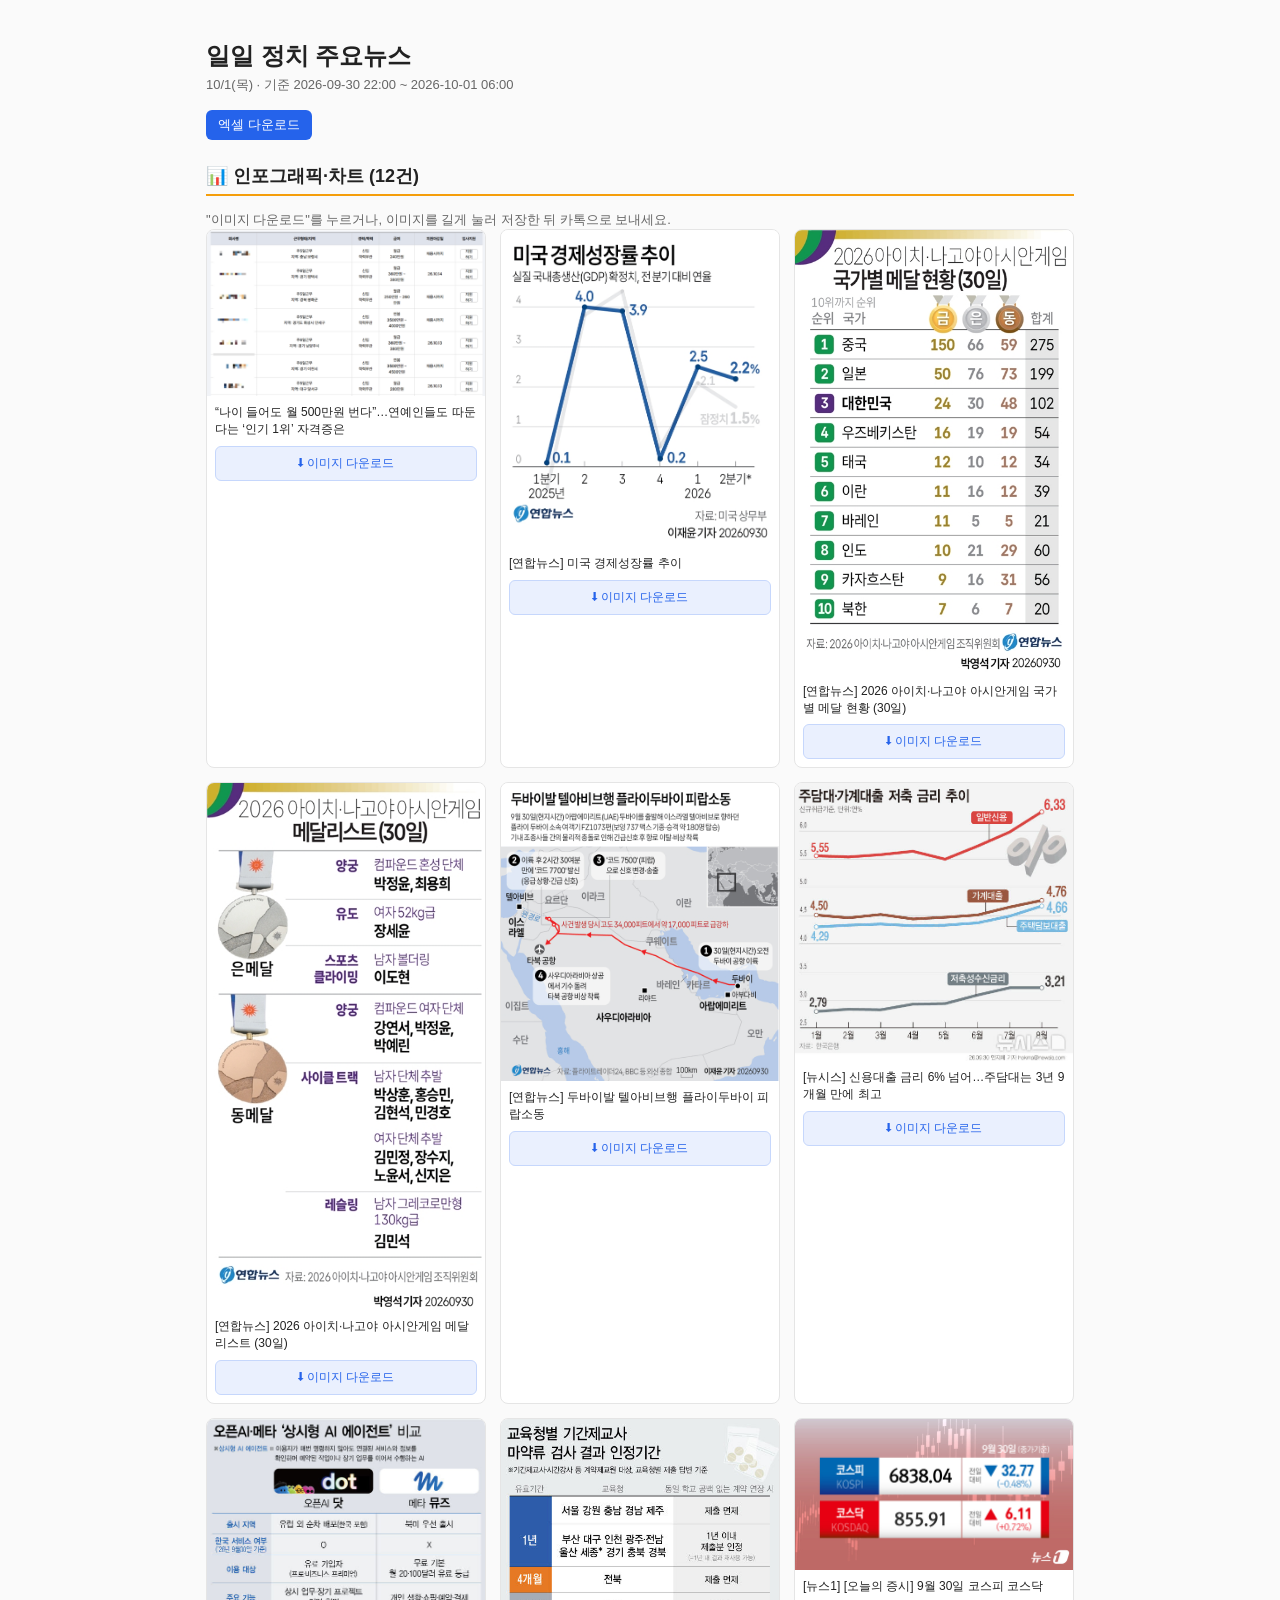
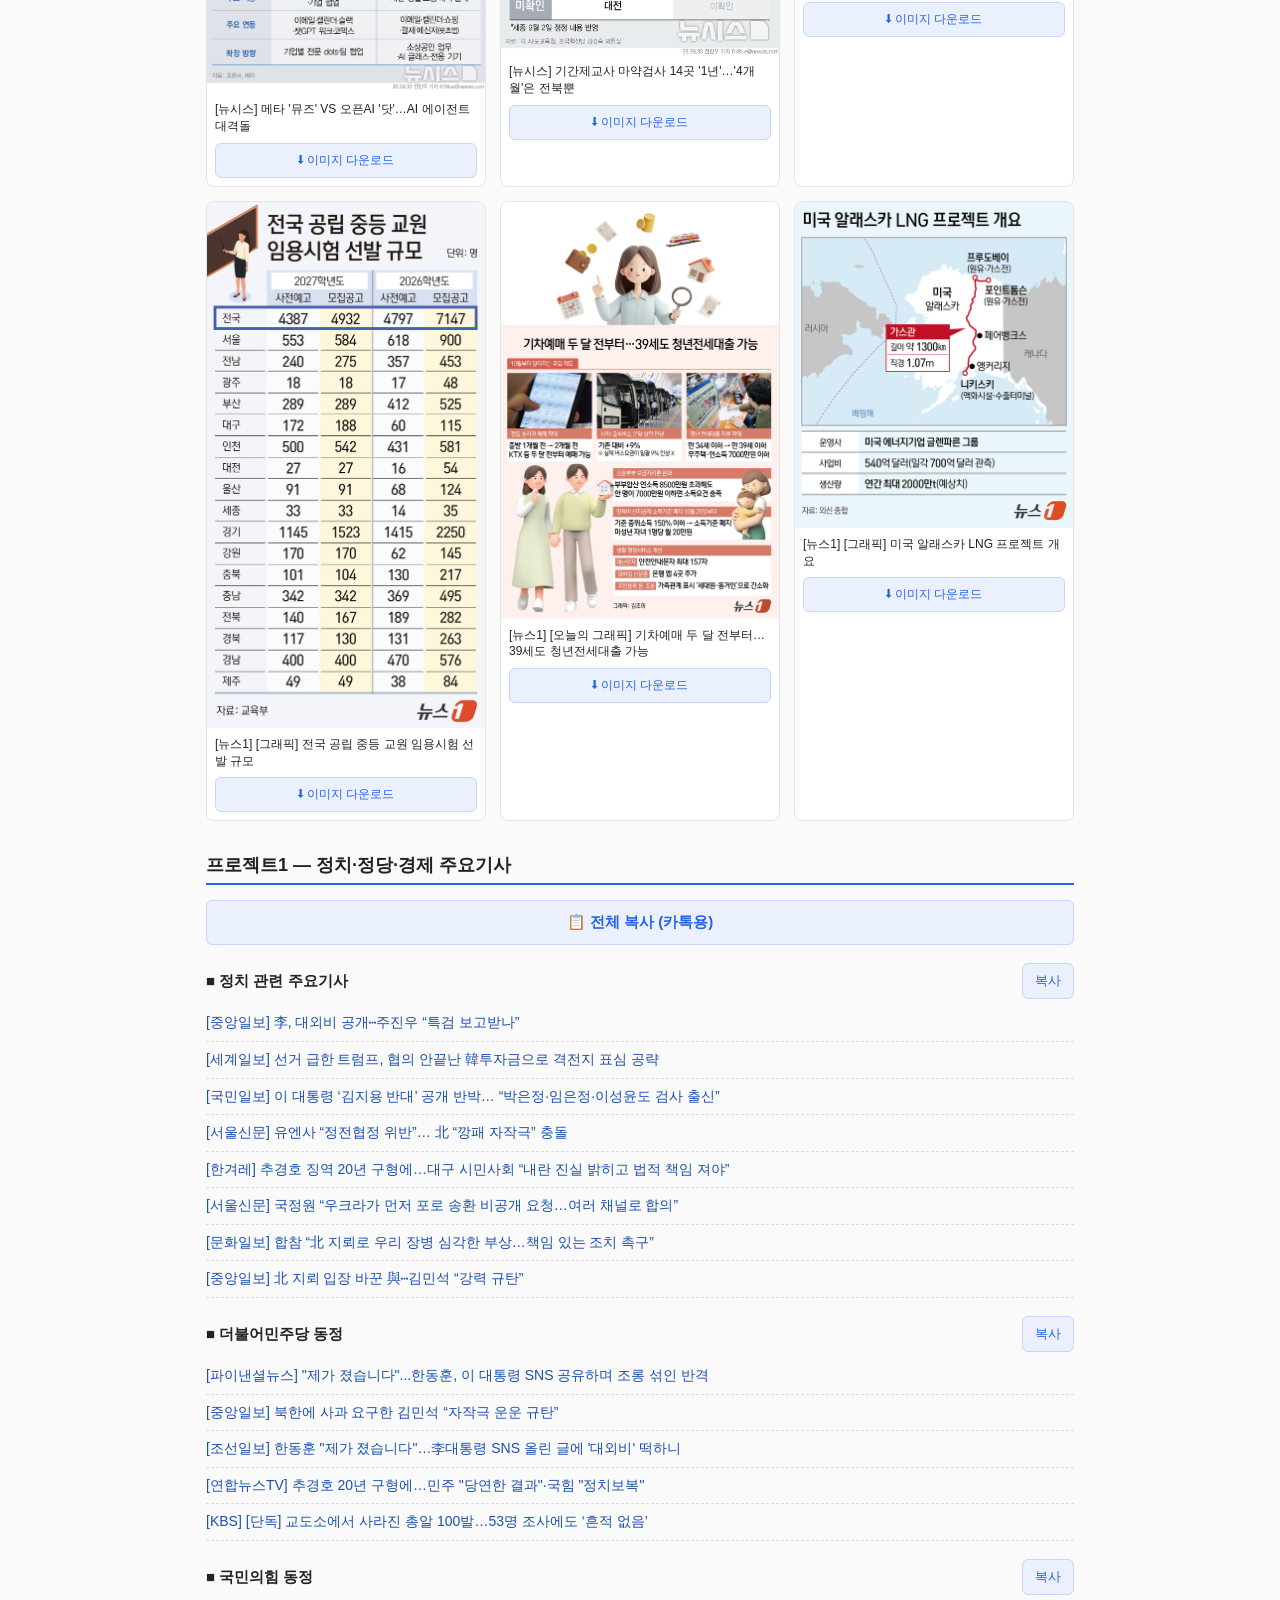
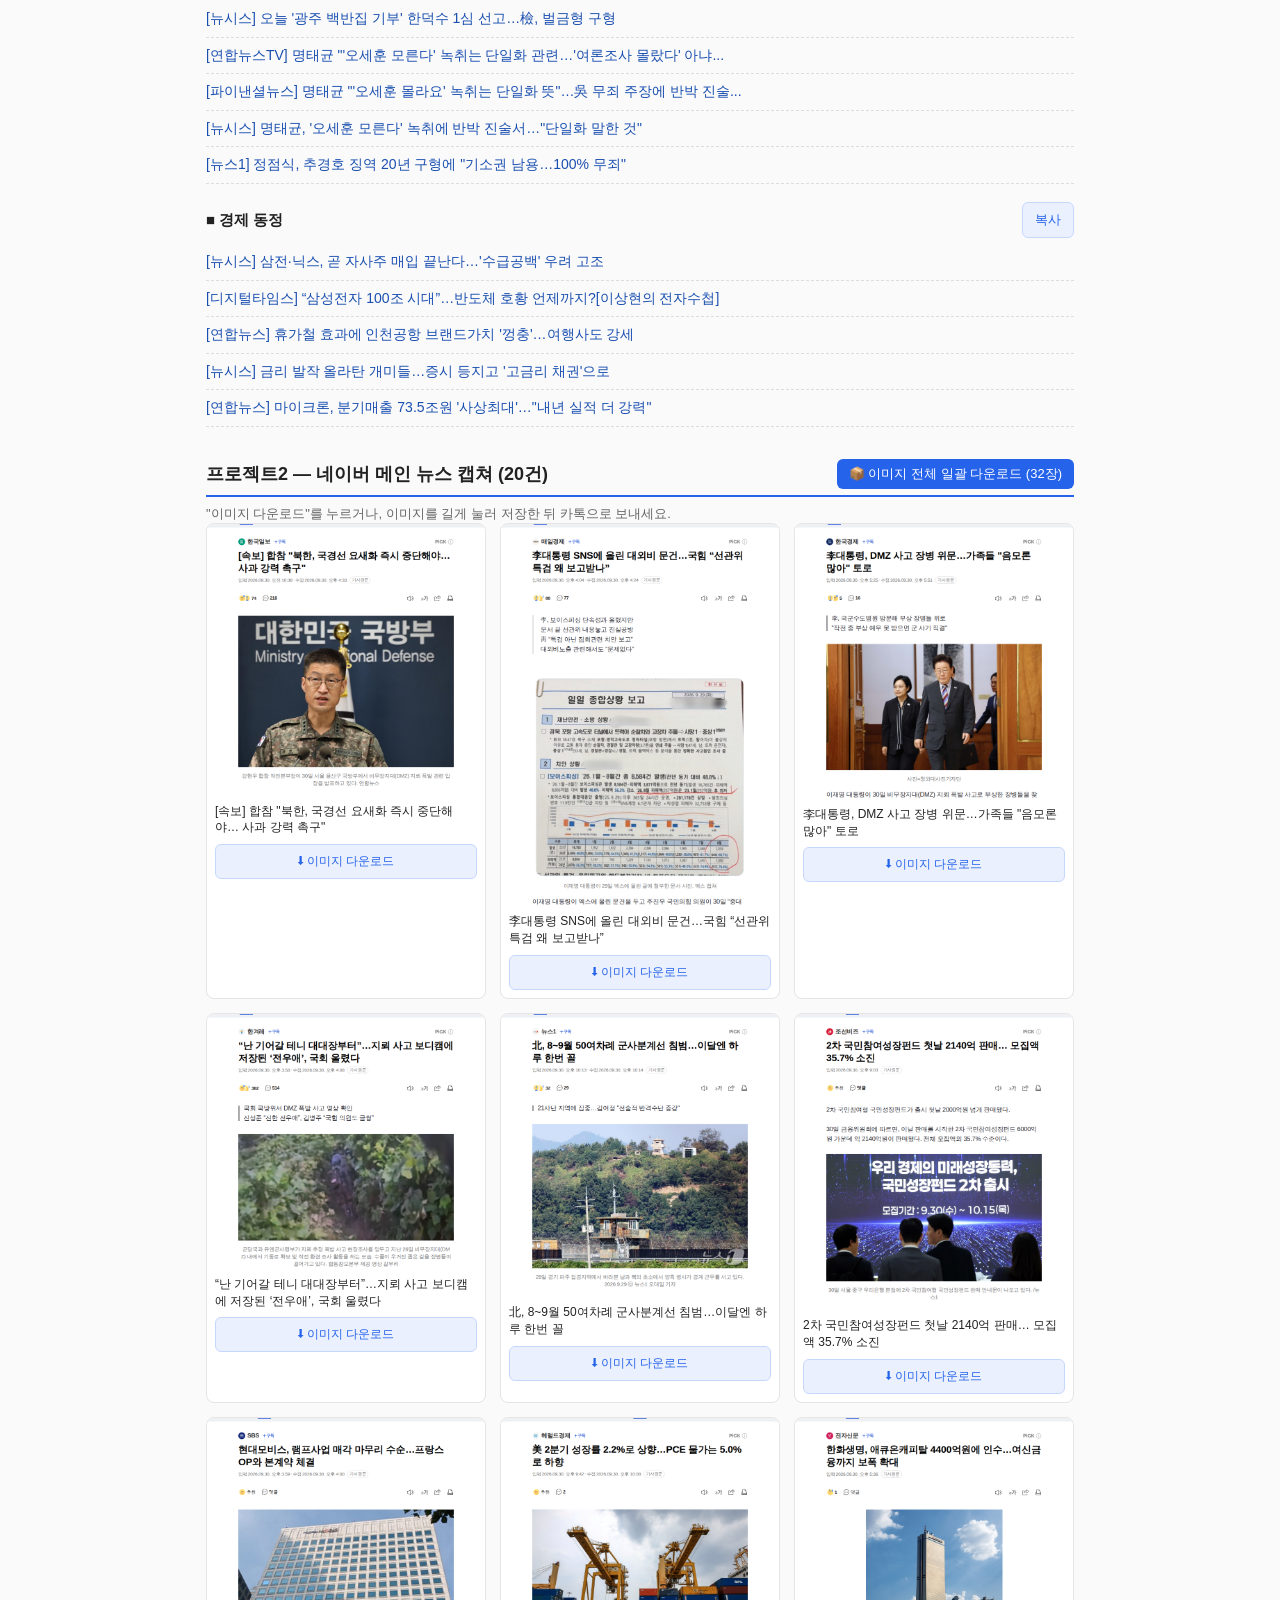
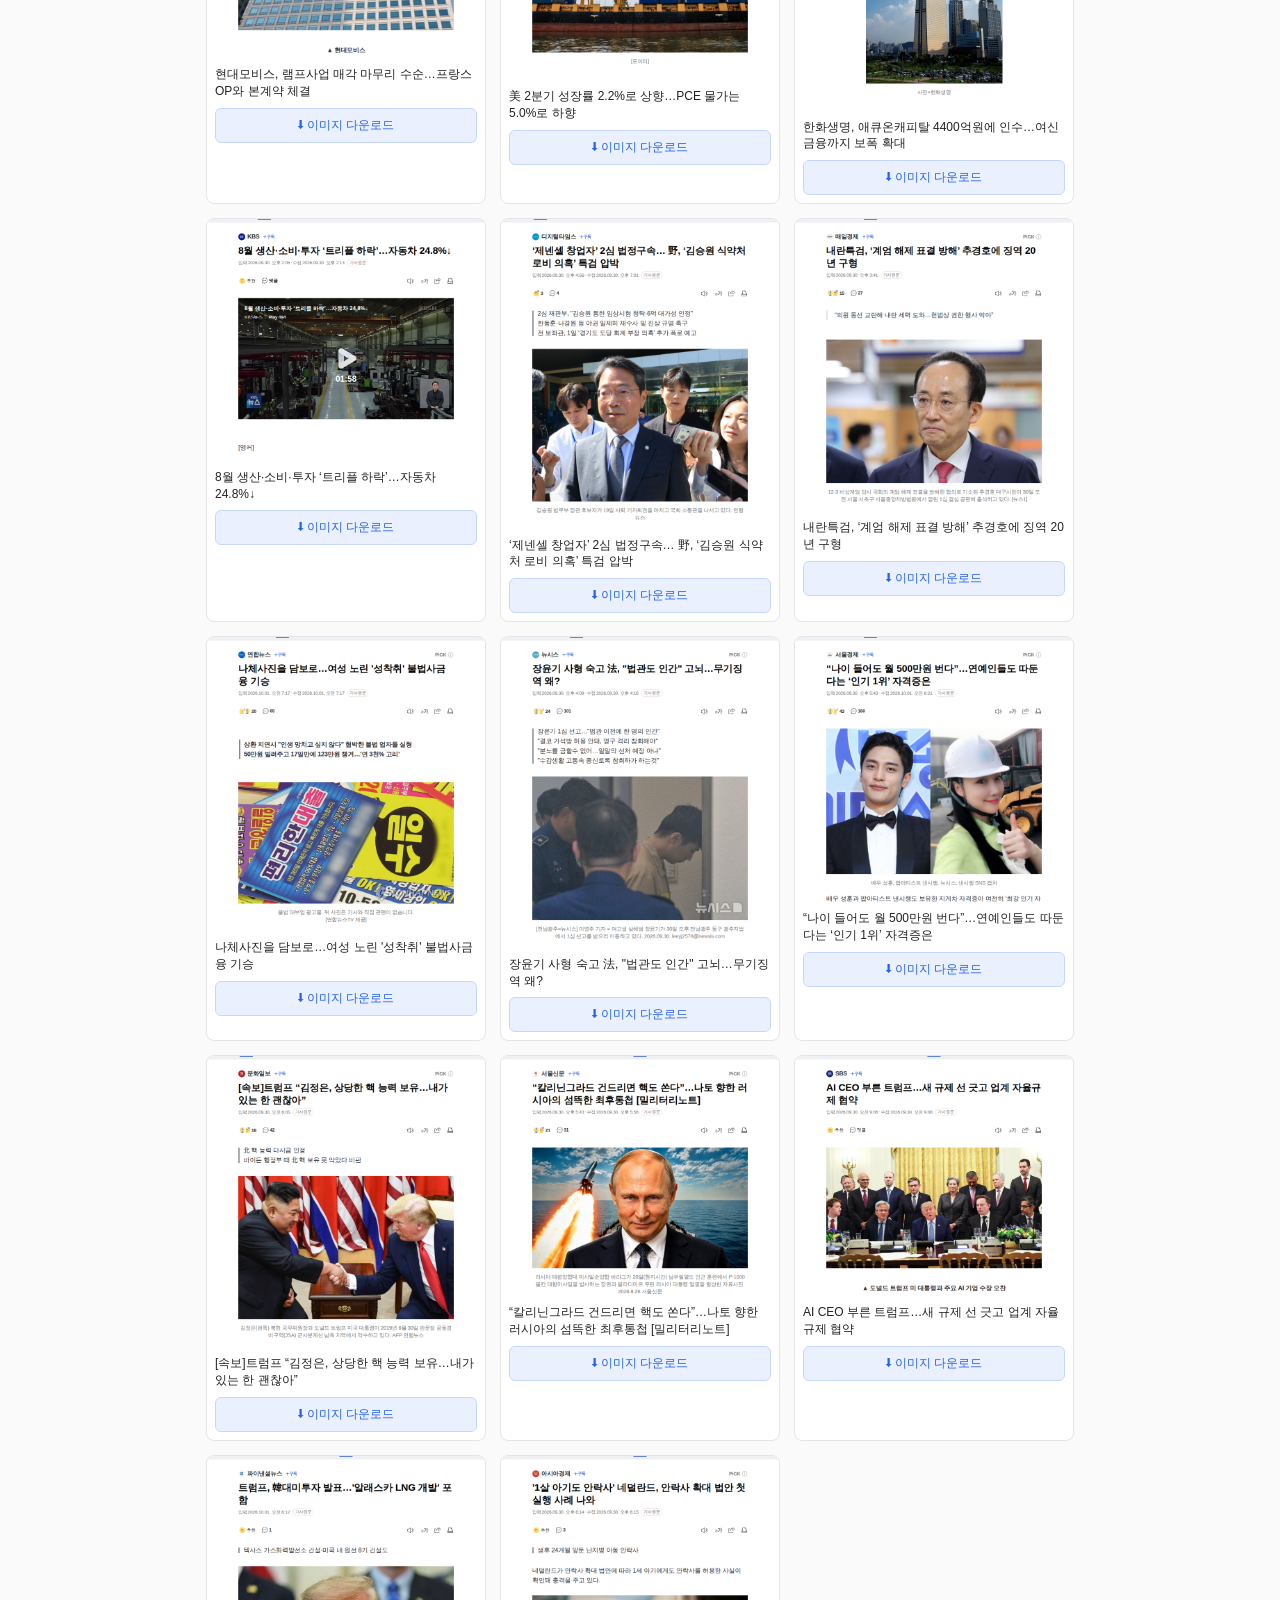
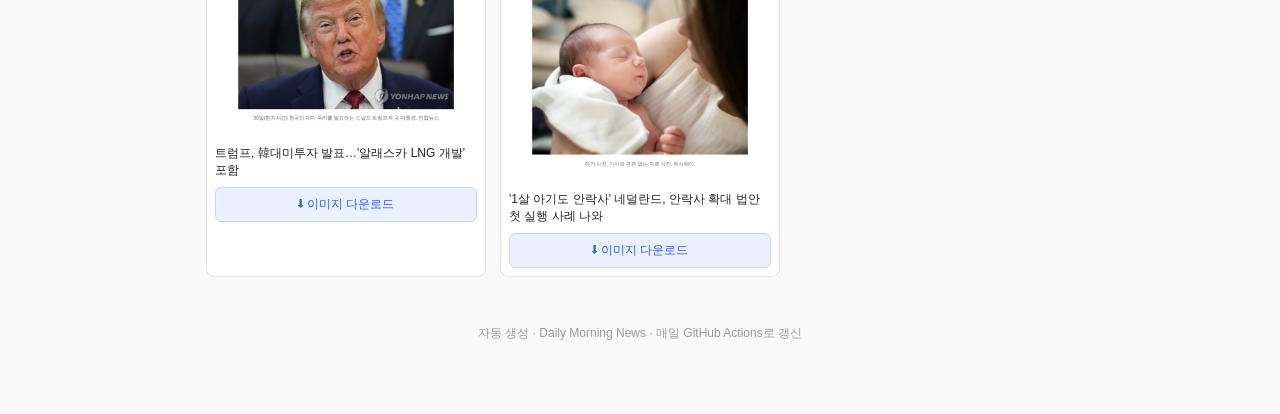
==== commit c87836dc: "Daily update 2026-10-01 00:21 UTC" ====
--- a/index.html
+++ b/index.html
@@ -3,13 +3,13 @@
 <head>
 <meta charset="UTF-8">
 <meta name="viewport" content="width=device-width, initial-scale=1.0">
-<title>일일 정치 주요뉴스 9/30(수)</title>
+<title>일일 정치 주요뉴스 10/1(목)</title>
 <link rel="stylesheet" href="style.css">
 </head>
 <body>
 <header>
   <h1>일일 정치 주요뉴스</h1>
-  <p class="date">9/30(수) · 기준 2026-09-29 22:00 ~ 2026-09-30 06:00</p>
+  <p class="date">10/1(목) · 기준 2026-09-30 22:00 ~ 2026-10-01 06:00</p>
   <p class="download">
     <a href="output/latest.xlsx">엑셀 다운로드</a>
   </p>
@@ -20,63 +20,63 @@
   <p class="hint">"이미지 다운로드"를 누르거나, 이미지를 길게 눌러 저장한 뒤 카톡으로 보내세요.</p>
   <div class="gallery">
         <div class="card infographic-card">
-      <a class="card-thumb" href="https://n.news.naver.com/mnews/article/016/0002702995" target="_blank" rel="noopener"><img src="images/infographics/article_10_2.png" alt="ISA 가입자 1000만명 돌파…성인 4명 중 1명 가입" loading="lazy"></a>
-      <span>ISA 가입자 1000만명 돌파…성인 4명 중 1명 가입</span>
-      <a class="dl-btn" href="images/infographics/article_10_2.png" download="article_10_2.png">⬇ 이미지 다운로드</a>
-    </div>
-    <div class="card infographic-card">
-      <a class="card-thumb" href="https://www.yna.co.kr/view/GYH20260929000900044?section=graphic/index" target="_blank" rel="noopener"><img src="images/graphics/연합뉴스_01.jpg" alt="[연합뉴스] 2026 아이치·나고야 아시안게임 메달리스트 (29일)" loading="lazy"></a>
-      <span>[연합뉴스] 2026 아이치·나고야 아시안게임 메달리스트 (29일)</span>
+      <a class="card-thumb" href="https://n.news.naver.com/mnews/article/011/0004666958" target="_blank" rel="noopener"><img src="images/infographics/article_15_3.png" alt="“나이 들어도 월 500만원 번다”…연예인들도 따둔다는 ‘인기 1위’ 자격증은" loading="lazy"></a>
+      <span>“나이 들어도 월 500만원 번다”…연예인들도 따둔다는 ‘인기 1위’ 자격증은</span>
+      <a class="dl-btn" href="images/infographics/article_15_3.png" download="article_15_3.png">⬇ 이미지 다운로드</a>
+    </div>
+    <div class="card infographic-card">
+      <a class="card-thumb" href="https://www.yna.co.kr/view/GYH20260930001000044?section=graphic/index" target="_blank" rel="noopener"><img src="images/graphics/연합뉴스_01.jpg" alt="[연합뉴스] 미국 경제성장률 추이" loading="lazy"></a>
+      <span>[연합뉴스] 미국 경제성장률 추이</span>
       <a class="dl-btn" href="images/graphics/연합뉴스_01.jpg" download="연합뉴스_01.jpg">⬇ 이미지 다운로드</a>
     </div>
     <div class="card infographic-card">
-      <a class="card-thumb" href="https://www.yna.co.kr/view/GYH20260929000800044?section=graphic/index" target="_blank" rel="noopener"><img src="images/graphics/연합뉴스_02.jpg" alt="[연합뉴스] 2026 아이치·나고야 아시안게임 국가별 메달 현황 (29일)" loading="lazy"></a>
-      <span>[연합뉴스] 2026 아이치·나고야 아시안게임 국가별 메달 현황 (29일)</span>
+      <a class="card-thumb" href="https://www.yna.co.kr/view/GYH20260930000900044?section=graphic/index" target="_blank" rel="noopener"><img src="images/graphics/연합뉴스_02.jpg" alt="[연합뉴스] 2026 아이치·나고야 아시안게임 국가별 메달 현황 (30일)" loading="lazy"></a>
+      <span>[연합뉴스] 2026 아이치·나고야 아시안게임 국가별 메달 현황 (30일)</span>
       <a class="dl-btn" href="images/graphics/연합뉴스_02.jpg" download="연합뉴스_02.jpg">⬇ 이미지 다운로드</a>
     </div>
     <div class="card infographic-card">
-      <a class="card-thumb" href="https://www.yna.co.kr/view/GYH20260929000700044?section=graphic/index" target="_blank" rel="noopener"><img src="images/graphics/연합뉴스_03.jpg" alt="[연합뉴스] 보이스피싱 피해 현황" loading="lazy"></a>
-      <span>[연합뉴스] 보이스피싱 피해 현황</span>
+      <a class="card-thumb" href="https://www.yna.co.kr/view/GYH20260930000800044?section=graphic/index" target="_blank" rel="noopener"><img src="images/graphics/연합뉴스_03.jpg" alt="[연합뉴스] 2026 아이치·나고야 아시안게임 메달리스트 (30일)" loading="lazy"></a>
+      <span>[연합뉴스] 2026 아이치·나고야 아시안게임 메달리스트 (30일)</span>
       <a class="dl-btn" href="images/graphics/연합뉴스_03.jpg" download="연합뉴스_03.jpg">⬇ 이미지 다운로드</a>
     </div>
     <div class="card infographic-card">
-      <a class="card-thumb" href="https://www.yna.co.kr/view/GYH20260929000600044?section=graphic/index" target="_blank" rel="noopener"><img src="images/graphics/연합뉴스_04.jpg" alt="[연합뉴스] 한국·OECD 학생 1인당 공교육비 지출액" loading="lazy"></a>
-      <span>[연합뉴스] 한국·OECD 학생 1인당 공교육비 지출액</span>
+      <a class="card-thumb" href="https://www.yna.co.kr/view/GYH20260930000700044?section=graphic/index" target="_blank" rel="noopener"><img src="images/graphics/연합뉴스_04.jpg" alt="[연합뉴스] 두바이발 텔아비브행 플라이두바이 피랍소동" loading="lazy"></a>
+      <span>[연합뉴스] 두바이발 텔아비브행 플라이두바이 피랍소동</span>
       <a class="dl-btn" href="images/graphics/연합뉴스_04.jpg" download="연합뉴스_04.jpg">⬇ 이미지 다운로드</a>
     </div>
     <div class="card infographic-card">
-      <a class="card-thumb" href="https://www.yna.co.kr/view/GYH20260929000500044?section=graphic/index" target="_blank" rel="noopener"><img src="images/graphics/연합뉴스_05.jpg" alt="[연합뉴스] 금융엘리트 '미공개정보 공유' 부당이득 취득 개요" loading="lazy"></a>
-      <span>[연합뉴스] 금융엘리트 '미공개정보 공유' 부당이득 취득 개요</span>
-      <a class="dl-btn" href="images/graphics/연합뉴스_05.jpg" download="연합뉴스_05.jpg">⬇ 이미지 다운로드</a>
-    </div>
-    <div class="card infographic-card">
-      <a class="card-thumb" href="https://www.newsis.com/photo/graview/?id=NISI20260929_0002250558&cid=photo&page=1" target="_blank" rel="noopener"><img src="images/graphics/뉴시스_06.jpg" alt="[뉴시스] 대학 1인당 공교육비, OECD 72% 수준" loading="lazy"></a>
-      <span>[뉴시스] 대학 1인당 공교육비, OECD 72% 수준</span>
+      <a class="card-thumb" href="https://www.newsis.com/photo/graview/?id=NISI20260930_0002252345&cid=photo&page=1" target="_blank" rel="noopener"><img src="images/graphics/뉴시스_05.jpg" alt="[뉴시스] 신용대출 금리 6% 넘어…주담대는 3년 9개월 만에 최고" loading="lazy"></a>
+      <span>[뉴시스] 신용대출 금리 6% 넘어…주담대는 3년 9개월 만에 최고</span>
+      <a class="dl-btn" href="images/graphics/뉴시스_05.jpg" download="뉴시스_05.jpg">⬇ 이미지 다운로드</a>
+    </div>
+    <div class="card infographic-card">
+      <a class="card-thumb" href="https://www.newsis.com/photo/graview/?id=NISI20260930_0002251498&cid=photo&page=1" target="_blank" rel="noopener"><img src="images/graphics/뉴시스_06.jpg" alt="[뉴시스] 메타 '뮤즈' VS 오픈AI '닷'…AI 에이전트 대격돌" loading="lazy"></a>
+      <span>[뉴시스] 메타 '뮤즈' VS 오픈AI '닷'…AI 에이전트 대격돌</span>
       <a class="dl-btn" href="images/graphics/뉴시스_06.jpg" download="뉴시스_06.jpg">⬇ 이미지 다운로드</a>
     </div>
     <div class="card infographic-card">
-      <a class="card-thumb" href="https://www.news1.kr/photos/8132400" target="_blank" rel="noopener"><img src="images/graphics/뉴스1_07.jpg" alt="[뉴스1] [그래픽] 2026 아이치·나고야 아시안게임 배드민턴 여자 단식 금메달-안세영" loading="lazy"></a>
-      <span>[뉴스1] [그래픽] 2026 아이치·나고야 아시안게임 배드민턴 여자 단식 금메달-안세영</span>
-      <a class="dl-btn" href="images/graphics/뉴스1_07.jpg" download="뉴스1_07.jpg">⬇ 이미지 다운로드</a>
-    </div>
-    <div class="card infographic-card">
-      <a class="card-thumb" href="https://www.news1.kr/photos/8132256" target="_blank" rel="noopener"><img src="images/graphics/뉴스1_08.jpg" alt="[뉴스1] [오늘의 증시] 9월 29일 코스피 코스닥" loading="lazy"></a>
-      <span>[뉴스1] [오늘의 증시] 9월 29일 코스피 코스닥</span>
+      <a class="card-thumb" href="https://www.newsis.com/photo/graview/?id=NISI20260930_0002251567&cid=photo&page=1" target="_blank" rel="noopener"><img src="images/graphics/뉴시스_07.jpg" alt="[뉴시스] 기간제교사 마약검사 14곳 '1년'…'4개월'은 전북뿐" loading="lazy"></a>
+      <span>[뉴시스] 기간제교사 마약검사 14곳 '1년'…'4개월'은 전북뿐</span>
+      <a class="dl-btn" href="images/graphics/뉴시스_07.jpg" download="뉴시스_07.jpg">⬇ 이미지 다운로드</a>
+    </div>
+    <div class="card infographic-card">
+      <a class="card-thumb" href="https://www.news1.kr/photos/8134945" target="_blank" rel="noopener"><img src="images/graphics/뉴스1_08.jpg" alt="[뉴스1] [오늘의 증시] 9월 30일 코스피 코스닥" loading="lazy"></a>
+      <span>[뉴스1] [오늘의 증시] 9월 30일 코스피 코스닥</span>
       <a class="dl-btn" href="images/graphics/뉴스1_08.jpg" download="뉴스1_08.jpg">⬇ 이미지 다운로드</a>
     </div>
     <div class="card infographic-card">
-      <a class="card-thumb" href="https://www.news1.kr/photos/8132225" target="_blank" rel="noopener"><img src="images/graphics/뉴스1_09.jpg" alt="[뉴스1] [그래픽] 2026 아이치·나고야 아시안게임 쿠라시 여자 +87㎏급 금메달-김민영" loading="lazy"></a>
-      <span>[뉴스1] [그래픽] 2026 아이치·나고야 아시안게임 쿠라시 여자 +87㎏급 금메달-김민영</span>
+      <a class="card-thumb" href="https://www.news1.kr/photos/8132895" target="_blank" rel="noopener"><img src="images/graphics/뉴스1_09.jpg" alt="[뉴스1] [그래픽] 전국 공립 중등 교원 임용시험 선발 규모" loading="lazy"></a>
+      <span>[뉴스1] [그래픽] 전국 공립 중등 교원 임용시험 선발 규모</span>
       <a class="dl-btn" href="images/graphics/뉴스1_09.jpg" download="뉴스1_09.jpg">⬇ 이미지 다운로드</a>
     </div>
     <div class="card infographic-card">
-      <a class="card-thumb" href="https://www.news1.kr/photos/8131489" target="_blank" rel="noopener"><img src="images/graphics/뉴스1_10.jpg" alt="[뉴스1] [그래픽] 2026 아이치·나고야 아시안게임 배드민턴 여자 복식 금메달-백하나·이소희" loading="lazy"></a>
-      <span>[뉴스1] [그래픽] 2026 아이치·나고야 아시안게임 배드민턴 여자 복식 금메달-백하나·이소희</span>
+      <a class="card-thumb" href="https://www.news1.kr/photos/8134329" target="_blank" rel="noopener"><img src="images/graphics/뉴스1_10.jpg" alt="[뉴스1] [오늘의 그래픽] 기차예매 두 달 전부터…39세도 청년전세대출 가능" loading="lazy"></a>
+      <span>[뉴스1] [오늘의 그래픽] 기차예매 두 달 전부터…39세도 청년전세대출 가능</span>
       <a class="dl-btn" href="images/graphics/뉴스1_10.jpg" download="뉴스1_10.jpg">⬇ 이미지 다운로드</a>
     </div>
     <div class="card infographic-card">
-      <a class="card-thumb" href="https://www.news1.kr/photos/8131675" target="_blank" rel="noopener"><img src="images/graphics/뉴스1_11.jpg" alt="[뉴스1] [오늘의 그래픽] 60만명 불러모은 상어 '부캉이'…12일만에 바다로" loading="lazy"></a>
-      <span>[뉴스1] [오늘의 그래픽] 60만명 불러모은 상어 '부캉이'…12일만에 바다로</span>
+      <a class="card-thumb" href="https://www.news1.kr/photos/8134541" target="_blank" rel="noopener"><img src="images/graphics/뉴스1_11.jpg" alt="[뉴스1] [그래픽] 미국 알래스카 LNG 프로젝트 개요" loading="lazy"></a>
+      <span>[뉴스1] [그래픽] 미국 알래스카 LNG 프로젝트 개요</span>
       <a class="dl-btn" href="images/graphics/뉴스1_11.jpg" download="뉴스1_11.jpg">⬇ 이미지 다운로드</a>
     </div>
   </div>
@@ -91,14 +91,14 @@
       <button class="copy-btn" data-copy-target="sector-politics_main" type="button">복사</button>
     </div>
     <ul>
-    <li><a href="https://www.joongang.co.kr/article/25465905" target="_blank" rel="noopener">[중앙일보] ‘DMZ 北지뢰’ 발표에⋯김여정 “서울 자작광대극”</a></li>
-    <li><a href="https://www.donga.com/news/NewsStand/article/all/20260930/134756659/2" target="_blank" rel="noopener">[동아일보] 강신철 “北 지뢰 매설, 명백한 정전협정 위반”</a></li>
-    <li><a href="https://www.seoul.co.kr/news/society/law/2026/09/30/20260930500012" target="_blank" rel="noopener">[서울신문] “李대통령 아들 군면제”라더니 “부끄럽다”…이수정 선처 호소</a></li>
-    <li><a href="https://www.joongang.co.kr/article/25465753" target="_blank" rel="noopener">[중앙일보] 靑 “대법원장이 대법관? 사법 독립 아냐”</a></li>
-    <li><a href="https://www.kmib.co.kr/article/view.asp?arcid=9000018440&code=61131511&sid1=int" target="_blank" rel="noopener">[국민일보] 트럼프 “북한, 핵능력 보유…내가 있는 한 김정은 괜찮을 것”</a></li>
-    <li><a href="https://www.munhwa.com/article/11620102" target="_blank" rel="noopener">[문화일보] 탈북女“암살자(들), 북한영화 ‘민족과 운명’과 흡사”</a></li>
-    <li><a href="https://www.seoul.co.kr/news/politics/2026/09/30/20260930001003" target="_blank" rel="noopener">[서울신문] 李대통령 “실·국장 인사 등 부처에 자율권”</a></li>
-    <li><a href="https://www.chosun.com/politics/assembly/2026/09/30/6QB65KOIGVCA3DYIIMCVHIK2HQ/" target="_blank" rel="noopener">[조선일보] 與, 김현지·김용범·김승원 빼고 조희대만 국감 증인 채택</a></li>
+    <li><a href="https://www.joongang.co.kr/article/25466022" target="_blank" rel="noopener">[중앙일보] 李, 대외비 공개⋯주진우 “특검 보고받나”</a></li>
+    <li><a href="https://www.segye.com/newsView/20261001502377" target="_blank" rel="noopener">[세계일보] 선거 급한 트럼프, 협의 안끝난 韓투자금으로 격전지 표심 공략</a></li>
+    <li><a href="https://www.kmib.co.kr/article/view.asp?arcid=9000018851&code=61111211&sid1=pol" target="_blank" rel="noopener">[국민일보] 이 대통령 ‘김지용 반대’ 공개 반박… “박은정·임은정·이성윤도 검사 출신”</a></li>
+    <li><a href="https://www.seoul.co.kr/news/politics/diplomacy/2026/10/01/20261001001005" target="_blank" rel="noopener">[서울신문] 유엔사 “정전협정 위반”… 北 “깡패 자작극” 충돌</a></li>
+    <li><a href="https://www.hani.co.kr/arti/area/yeongnam/1280195.html" target="_blank" rel="noopener">[한겨레] 추경호 징역 20년 구형에…대구 시민사회 “내란 진실 밝히고 법적 책임 져야”</a></li>
+    <li><a href="https://www.seoul.co.kr/news/politics/2026/10/01/20261001005005" target="_blank" rel="noopener">[서울신문] 국정원 “우크라가 먼저 포로 송환 비공개 요청…여러 채널로 합의”</a></li>
+    <li><a href="https://www.munhwa.com/article/11620655" target="_blank" rel="noopener">[문화일보] 합참 “北 지뢰로 우리 장병 심각한 부상…책임 있는 조치 촉구”</a></li>
+    <li><a href="https://www.joongang.co.kr/article/25466075" target="_blank" rel="noopener">[중앙일보] 北 지뢰 입장 바꾼 與⋯김민석 “강력 규탄”</a></li>
     </ul>
   </div>
   <div class="sector">
@@ -107,11 +107,11 @@
       <button class="copy-btn" data-copy-target="sector-dp" type="button">복사</button>
     </div>
     <ul>
-    <li><a href="https://n.news.naver.com/article/003/0014222288" target="_blank" rel="noopener">[뉴시스] 추경호 '계엄해제 표결 방해' 혐의 1심 마무리…구형량 주목</a></li>
-    <li><a href="https://n.news.naver.com/article/021/0002822019" target="_blank" rel="noopener">[문화일보] 백령도 찾은 장동혁 “李 대통령과 민주당 존재 자체가 안보 위협”</a></li>
-    <li><a href="https://n.news.naver.com/article/025/0003554694" target="_blank" rel="noopener">[중앙일보] “한동훈 허파에 바람 넣지마!”…그뒤, 돌연 2인자 띄운 尹 속내</a></li>
-    <li><a href="https://n.news.naver.com/article/025/0003554652" target="_blank" rel="noopener">[중앙일보] 나경원 “암살자(들) 역사 왜곡, 5·18법처럼 육영수법 만들라”</a></li>
-    <li><a href="https://n.news.naver.com/article/025/0003554651" target="_blank" rel="noopener">[중앙일보] 진성준 “우리 군 해칠 목적 불분명” 한동훈 “그럼 재미로 심었나”</a></li>
+    <li><a href="https://n.news.naver.com/article/014/0005583308" target="_blank" rel="noopener">[파이낸셜뉴스] "제가 졌습니다"...한동훈, 이 대통령 SNS 공유하며 조롱 섞인 반격</a></li>
+    <li><a href="https://n.news.naver.com/article/025/0003554971" target="_blank" rel="noopener">[중앙일보] 북한에 사과 요구한 김민석 “자작극 운운 규탄”</a></li>
+    <li><a href="https://n.news.naver.com/article/053/0000061895" target="_blank" rel="noopener">[조선일보] 한동훈 "제가 졌습니다"…李대통령 SNS 올린 글에 '대외비' 떡하니</a></li>
+    <li><a href="https://n.news.naver.com/article/422/0000911352" target="_blank" rel="noopener">[연합뉴스TV] 추경호 20년 구형에…민주 "당연한 결과"·국힘 "정치보복"</a></li>
+    <li><a href="https://n.news.naver.com/article/056/0012265953" target="_blank" rel="noopener">[KBS] [단독] 교도소에서 사라진 총알 100발…53명 조사에도 ‘흔적 없음’</a></li>
     </ul>
   </div>
   <div class="sector">
@@ -120,11 +120,11 @@
       <button class="copy-btn" data-copy-target="sector-ppp" type="button">복사</button>
     </div>
     <ul>
-    <li><a href="https://n.news.naver.com/article/421/0009199288" target="_blank" rel="noopener">[뉴스1] '계엄 해제 방해' 추경호 대구시장, 오늘 1심 결심</a></li>
-    <li><a href="https://n.news.naver.com/article/011/0004666609" target="_blank" rel="noopener">[서울경제] ‘계엄 해제 표결 방해 의혹’ 추경호, 오늘 1심 변론 종결…특검 구형</a></li>
-    <li><a href="https://n.news.naver.com/article/021/0002822018" target="_blank" rel="noopener">[문화일보] “軍, 지뢰 발표하는데 대통령은 김어준과 ‘키배’”…안철수의 비판</a></li>
-    <li><a href="https://n.news.naver.com/article/001/0016345171" target="_blank" rel="noopener">[연합뉴스] 장동혁, 충북서 농민 만나 '농지 전수조사' 여론 청취</a></li>
-    <li><a href="https://n.news.naver.com/article/052/0002412676" target="_blank" rel="noopener">[YTN] '계엄해제 표결 방해' 추경호 오늘 1심 결심 공판</a></li>
+    <li><a href="https://n.news.naver.com/article/003/0014225363" target="_blank" rel="noopener">[뉴시스] 오늘 '광주 백반집 기부' 한덕수 1심 선고…檢, 벌금형 구형</a></li>
+    <li><a href="https://n.news.naver.com/article/422/0000911370" target="_blank" rel="noopener">[연합뉴스TV] 명태균 "'오세훈 모른다' 녹취는 단일화 관련…'여론조사 몰랐다' 아냐...</a></li>
+    <li><a href="https://n.news.naver.com/article/014/0005583289" target="_blank" rel="noopener">[파이낸셜뉴스] 명태균 "'오세훈 몰라요' 녹취는 단일화 뜻"…吳 무죄 주장에 반박 진술...</a></li>
+    <li><a href="https://n.news.naver.com/article/003/0014225228" target="_blank" rel="noopener">[뉴시스] 명태균, '오세훈 모른다' 녹취에 반박 진술서…"단일화 말한 것"</a></li>
+    <li><a href="https://n.news.naver.com/article/421/0009201970" target="_blank" rel="noopener">[뉴스1] 정점식, 추경호 징역 20년 구형에 "기소권 남용…100% 무죄"</a></li>
     </ul>
   </div>
   <div class="sector">
@@ -133,11 +133,11 @@
       <button class="copy-btn" data-copy-target="sector-economy" type="button">복사</button>
     </div>
     <ul>
-    <li><a href="https://n.news.naver.com/article/081/0003684578" target="_blank" rel="noopener">[서울신문] 교육격차 해소하는 ‘오세훈표 서울런’ 내년 하반기 충주까지</a></li>
-    <li><a href="https://n.news.naver.com/article/032/0003473277" target="_blank" rel="noopener">[경향신문] 보험만은 여전히 ‘이모·삼촌’ 영업, 디지털 판매 어려운 이유[경제밥...</a></li>
-    <li><a href="https://n.news.naver.com/article/003/0014222298" target="_blank" rel="noopener">[뉴시스] 농촌 기본소득 지역에 '이동장터'…영양군서 첫 운영</a></li>
-    <li><a href="https://n.news.naver.com/article/028/0002825241" target="_blank" rel="noopener">[한겨레] 미 국무부 ‘한국, 외국기업 과도한 조사·출국 제한’ 보고서…쿠팡 논...</a></li>
-    <li><a href="https://n.news.naver.com/article/421/0009199279" target="_blank" rel="noopener">[뉴스1] 美·中 둔화에도 세계경제 견조…ECB·IMF "韓 등 AI 수출국이 버팀목"</a></li>
+    <li><a href="https://n.news.naver.com/article/003/0014225371" target="_blank" rel="noopener">[뉴시스] 삼전·닉스, 곧 자사주 매입 끝난다…'수급공백' 우려 고조</a></li>
+    <li><a href="https://n.news.naver.com/article/029/0003050862" target="_blank" rel="noopener">[디지털타임스] “삼성전자 100조 시대”…반도체 호황 언제까지?[이상현의 전자수첩]</a></li>
+    <li><a href="https://n.news.naver.com/article/001/0016348735" target="_blank" rel="noopener">[연합뉴스] 휴가철 효과에 인천공항 브랜드가치 '껑충'…여행사도 강세</a></li>
+    <li><a href="https://n.news.naver.com/article/003/0014225361" target="_blank" rel="noopener">[뉴시스] 금리 발작 올라탄 개미들…증시 등지고 '고금리 채권'으로</a></li>
+    <li><a href="https://n.news.naver.com/article/001/0016348705" target="_blank" rel="noopener">[연합뉴스] 마이크론, 분기매출 73.5조원 '사상최대'…"내년 실적 더 강력"</a></li>
     </ul>
   </div>
 </section>
@@ -150,103 +150,103 @@
   <p class="hint">"이미지 다운로드"를 누르거나, 이미지를 길게 눌러 저장한 뒤 카톡으로 보내세요.</p>
   <div class="gallery">
         <div class="card">
-      <a class="card-thumb" href="https://n.news.naver.com/mnews/article/031/0001061725" target="_blank" rel="noopener"><img src="images/article_01.png" alt=""절감 효과 겨우 50억"… 항만공사 노조, 정부 통합안에 '총력 투쟁'" loading="lazy"></a>
-      <span>"절감 효과 겨우 50억"… 항만공사 노조, 정부 통합안에 '총력 투쟁'</span>
+      <a class="card-thumb" href="https://n.news.naver.com/mnews/article/469/0000956768" target="_blank" rel="noopener"><img src="images/article_01.png" alt="[속보] 합참 "북한, 국경선 요새화 즉시 중단해야… 사과 강력 촉구"" loading="lazy"></a>
+      <span>[속보] 합참 "북한, 국경선 요새화 즉시 중단해야… 사과 강력 촉구"</span>
       <a class="dl-btn" href="images/article_01.png" download="article_01.png">⬇ 이미지 다운로드</a>
     </div>
     <div class="card">
-      <a class="card-thumb" href="https://n.news.naver.com/mnews/article/658/0000156993" target="_blank" rel="noopener"><img src="images/article_02.png" alt="李대통령 “명절 할인지원 1조원으로”…미래대응기금 활용 언급" loading="lazy"></a>
-      <span>李대통령 “명절 할인지원 1조원으로”…미래대응기금 활용 언급</span>
+      <a class="card-thumb" href="https://n.news.naver.com/mnews/article/009/0005742089" target="_blank" rel="noopener"><img src="images/article_02.png" alt="李대통령 SNS에 올린 대외비 문건…국힘 “선관위 특검 왜 보고받나”" loading="lazy"></a>
+      <span>李대통령 SNS에 올린 대외비 문건…국힘 “선관위 특검 왜 보고받나”</span>
       <a class="dl-btn" href="images/article_02.png" download="article_02.png">⬇ 이미지 다운로드</a>
     </div>
     <div class="card">
-      <a class="card-thumb" href="https://n.news.naver.com/mnews/article/008/0005419758" target="_blank" rel="noopener"><img src="images/article_03.png" alt="추미애 "162조 규모 미래대응기금…세수 기여 지역에 재투자 돼야"" loading="lazy"></a>
-      <span>추미애 "162조 규모 미래대응기금…세수 기여 지역에 재투자 돼야"</span>
+      <a class="card-thumb" href="https://n.news.naver.com/mnews/article/015/0005337721" target="_blank" rel="noopener"><img src="images/article_03.png" alt="李대통령, DMZ 사고 장병 위문…가족들 "음모론 많아" 토로" loading="lazy"></a>
+      <span>李대통령, DMZ 사고 장병 위문…가족들 "음모론 많아" 토로</span>
       <a class="dl-btn" href="images/article_03.png" download="article_03.png">⬇ 이미지 다운로드</a>
     </div>
     <div class="card">
-      <a class="card-thumb" href="https://n.news.naver.com/mnews/article/015/0005337285" target="_blank" rel="noopener"><img src="images/article_04.png" alt="강신철 "北지뢰 유실 아닌 매설…국경선 요새화 관련 추정" [종합]" loading="lazy"></a>
-      <span>강신철 "北지뢰 유실 아닌 매설…국경선 요새화 관련 추정" [종합]</span>
+      <a class="card-thumb" href="https://n.news.naver.com/mnews/article/028/0002825319" target="_blank" rel="noopener"><img src="images/article_04.png" alt="“난 기어갈 테니 대대장부터”…지뢰 사고 보디캠에 저장된 ‘전우애’, 국회 울렸다" loading="lazy"></a>
+      <span>“난 기어갈 테니 대대장부터”…지뢰 사고 보디캠에 저장된 ‘전우애’, 국회 울렸다</span>
       <a class="dl-btn" href="images/article_04.png" download="article_04.png">⬇ 이미지 다운로드</a>
     </div>
     <div class="card">
-      <a class="card-thumb" href="https://n.news.naver.com/mnews/article/001/0016344933" target="_blank" rel="noopener"><img src="images/article_05.png" alt="李대통령 "'광주 군공항 2028년 임시이전' 늦어…최대한 당겨야"" loading="lazy"></a>
-      <span>李대통령 "'광주 군공항 2028년 임시이전' 늦어…최대한 당겨야"</span>
+      <a class="card-thumb" href="https://n.news.naver.com/mnews/article/421/0009201971" target="_blank" rel="noopener"><img src="images/article_05.png" alt="北, 8~9월 50여차례 군사분계선 침범…이달엔 하루 한번 꼴" loading="lazy"></a>
+      <span>北, 8~9월 50여차례 군사분계선 침범…이달엔 하루 한번 꼴</span>
       <a class="dl-btn" href="images/article_05.png" download="article_05.png">⬇ 이미지 다운로드</a>
     </div>
     <div class="card">
-      <a class="card-thumb" href="https://n.news.naver.com/mnews/article/020/0003751327" target="_blank" rel="noopener"><img src="images/article_06.png" alt="이재용 “축하해, 친구”…뉴욕 타임스스퀘어에 젠슨황 띄운 사연" loading="lazy"></a>
-      <span>이재용 “축하해, 친구”…뉴욕 타임스스퀘어에 젠슨황 띄운 사연</span>
+      <a class="card-thumb" href="https://n.news.naver.com/mnews/article/366/0001195421" target="_blank" rel="noopener"><img src="images/article_06.png" alt="2차 국민참여성장펀드 첫날 2140억 판매… 모집액 35.7% 소진" loading="lazy"></a>
+      <span>2차 국민참여성장펀드 첫날 2140억 판매… 모집액 35.7% 소진</span>
       <a class="dl-btn" href="images/article_06.png" download="article_06.png">⬇ 이미지 다운로드</a>
     </div>
     <div class="card">
-      <a class="card-thumb" href="https://n.news.naver.com/mnews/article/082/0001400435" target="_blank" rel="noopener"><img src="images/article_07.png" alt="삼성전자, 능률협 평가서 25년 연속 최다 부문 1위" loading="lazy"></a>
-      <span>삼성전자, 능률협 평가서 25년 연속 최다 부문 1위</span>
+      <a class="card-thumb" href="https://n.news.naver.com/mnews/article/055/0001392170" target="_blank" rel="noopener"><img src="images/article_07.png" alt="현대모비스, 램프사업 매각 마무리 수순…프랑스 OP와 본계약 체결" loading="lazy"></a>
+      <span>현대모비스, 램프사업 매각 마무리 수순…프랑스 OP와 본계약 체결</span>
       <a class="dl-btn" href="images/article_07.png" download="article_07.png">⬇ 이미지 다운로드</a>
     </div>
     <div class="card">
-      <a class="card-thumb" href="https://n.news.naver.com/mnews/article/449/0000362444" target="_blank" rel="noopener"><img src="images/article_08.png" alt="은행 영업 30분 단축…“연차 써야하나”" loading="lazy"></a>
-      <span>은행 영업 30분 단축…“연차 써야하나”</span>
+      <a class="card-thumb" href="https://n.news.naver.com/mnews/article/016/0002703955" target="_blank" rel="noopener"><img src="images/article_08.png" alt="美 2분기 성장률 2.2%로 상향…PCE 물가는 5.0%로 하향" loading="lazy"></a>
+      <span>美 2분기 성장률 2.2%로 상향…PCE 물가는 5.0%로 하향</span>
       <a class="dl-btn" href="images/article_08.png" download="article_08.png">⬇ 이미지 다운로드</a>
     </div>
     <div class="card">
-      <a class="card-thumb" href="https://n.news.naver.com/mnews/article/025/0003554494" target="_blank" rel="noopener"><img src="images/article_09.png" alt="고속도로 출구 잘못 나갔어도 괜찮다…15분 내 재진입하면 기본요금 면제" loading="lazy"></a>
-      <span>고속도로 출구 잘못 나갔어도 괜찮다…15분 내 재진입하면 기본요금 면제</span>
+      <a class="card-thumb" href="https://n.news.naver.com/mnews/article/030/0003471332" target="_blank" rel="noopener"><img src="images/article_09.png" alt="한화생명, 애큐온캐피탈 4400억원에 인수…여신금융까지 보폭 확대" loading="lazy"></a>
+      <span>한화생명, 애큐온캐피탈 4400억원에 인수…여신금융까지 보폭 확대</span>
       <a class="dl-btn" href="images/article_09.png" download="article_09.png">⬇ 이미지 다운로드</a>
     </div>
     <div class="card">
-      <a class="card-thumb" href="https://n.news.naver.com/mnews/article/016/0002702995" target="_blank" rel="noopener"><img src="images/article_10.png" alt="ISA 가입자 1000만명 돌파…성인 4명 중 1명 가입" loading="lazy"></a>
-      <span>ISA 가입자 1000만명 돌파…성인 4명 중 1명 가입</span>
+      <a class="card-thumb" href="https://n.news.naver.com/mnews/article/056/0012265481" target="_blank" rel="noopener"><img src="images/article_10.png" alt="8월 생산·소비·투자 ‘트리플 하락’…자동차 24.8%↓" loading="lazy"></a>
+      <span>8월 생산·소비·투자 ‘트리플 하락’…자동차 24.8%↓</span>
       <a class="dl-btn" href="images/article_10.png" download="article_10.png">⬇ 이미지 다운로드</a>
     </div>
     <div class="card">
-      <a class="card-thumb" href="https://n.news.naver.com/mnews/article/001/0016343546" target="_blank" rel="noopener"><img src="images/article_11.png" alt="檢, "이재명 아들 군 면제" 허위글 이수정 항소 기각 요청" loading="lazy"></a>
-      <span>檢, "이재명 아들 군 면제" 허위글 이수정 항소 기각 요청</span>
+      <a class="card-thumb" href="https://n.news.naver.com/mnews/article/029/0003050774" target="_blank" rel="noopener"><img src="images/article_11.png" alt="‘제넨셀 창업자’ 2심 법정구속… 野, ‘김승원 식약처 로비 의혹’ 특검 압박" loading="lazy"></a>
+      <span>‘제넨셀 창업자’ 2심 법정구속… 野, ‘김승원 식약처 로비 의혹’ 특검 압박</span>
       <a class="dl-btn" href="images/article_11.png" download="article_11.png">⬇ 이미지 다운로드</a>
     </div>
     <div class="card">
-      <a class="card-thumb" href="https://n.news.naver.com/mnews/article/009/0005741570" target="_blank" rel="noopener"><img src="images/article_12.png" alt="코인거래소 묶인 피싱 피해금, 주인 찾았다" loading="lazy"></a>
-      <span>코인거래소 묶인 피싱 피해금, 주인 찾았다</span>
+      <a class="card-thumb" href="https://n.news.naver.com/mnews/article/009/0005742048" target="_blank" rel="noopener"><img src="images/article_12.png" alt="내란특검, ‘계엄 해제 표결 방해’ 추경호에 징역 20년 구형" loading="lazy"></a>
+      <span>내란특검, ‘계엄 해제 표결 방해’ 추경호에 징역 20년 구형</span>
       <a class="dl-btn" href="images/article_12.png" download="article_12.png">⬇ 이미지 다운로드</a>
     </div>
     <div class="card">
-      <a class="card-thumb" href="https://n.news.naver.com/mnews/article/016/0002702902" target="_blank" rel="noopener"><img src="images/article_13.png" alt="‘2.5조 재산분할’ 권혁빈, 이혼소송 불복 항소…스마일게이트 지분 ‘35%’ 다시 법정으로" loading="lazy"></a>
-      <span>‘2.5조 재산분할’ 권혁빈, 이혼소송 불복 항소…스마일게이트 지분 ‘35%’ 다시 법정으로</span>
+      <a class="card-thumb" href="https://n.news.naver.com/mnews/article/001/0016348839" target="_blank" rel="noopener"><img src="images/article_13.png" alt="나체사진을 담보로…여성 노린 '성착취' 불법사금융 기승" loading="lazy"></a>
+      <span>나체사진을 담보로…여성 노린 '성착취' 불법사금융 기승</span>
       <a class="dl-btn" href="images/article_13.png" download="article_13.png">⬇ 이미지 다운로드</a>
     </div>
     <div class="card">
-      <a class="card-thumb" href="https://n.news.naver.com/mnews/article/001/0016344816" target="_blank" rel="noopener"><img src="images/article_14.png" alt="'내란가담' 박성재 2심서 징역 25년 구형…朴 "사법 살인"(종합)" loading="lazy"></a>
-      <span>'내란가담' 박성재 2심서 징역 25년 구형…朴 "사법 살인"(종합)</span>
+      <a class="card-thumb" href="https://n.news.naver.com/mnews/article/003/0014224665" target="_blank" rel="noopener"><img src="images/article_14.png" alt="장윤기 사형 숙고 法, "법관도 인간" 고뇌…무기징역 왜?" loading="lazy"></a>
+      <span>장윤기 사형 숙고 法, "법관도 인간" 고뇌…무기징역 왜?</span>
       <a class="dl-btn" href="images/article_14.png" download="article_14.png">⬇ 이미지 다운로드</a>
     </div>
     <div class="card">
-      <a class="card-thumb" href="https://n.news.naver.com/mnews/article/214/0001526334" target="_blank" rel="noopener"><img src="images/article_15.png" alt="'397억 선거비용 반환' 尹 선거법 위반 항소심 결심 다음 달로 연기" loading="lazy"></a>
-      <span>'397억 선거비용 반환' 尹 선거법 위반 항소심 결심 다음 달로 연기</span>
+      <a class="card-thumb" href="https://n.news.naver.com/mnews/article/011/0004666958" target="_blank" rel="noopener"><img src="images/article_15.png" alt="“나이 들어도 월 500만원 번다”…연예인들도 따둔다는 ‘인기 1위’ 자격증은" loading="lazy"></a>
+      <span>“나이 들어도 월 500만원 번다”…연예인들도 따둔다는 ‘인기 1위’ 자격증은</span>
       <a class="dl-btn" href="images/article_15.png" download="article_15.png">⬇ 이미지 다운로드</a>
     </div>
     <div class="card">
-      <a class="card-thumb" href="https://n.news.naver.com/mnews/article/015/0005337444" target="_blank" rel="noopener"><img src="images/article_16.png" alt="후티·알샤바브 협력 확대…홍해 교역로 양면 압박" loading="lazy"></a>
-      <span>후티·알샤바브 협력 확대…홍해 교역로 양면 압박</span>
+      <a class="card-thumb" href="https://n.news.naver.com/mnews/article/021/0002822021" target="_blank" rel="noopener"><img src="images/article_16.png" alt="[속보]트럼프 “김정은, 상당한 핵 능력 보유…내가 있는 한 괜찮아”" loading="lazy"></a>
+      <span>[속보]트럼프 “김정은, 상당한 핵 능력 보유…내가 있는 한 괜찮아”</span>
       <a class="dl-btn" href="images/article_16.png" download="article_16.png">⬇ 이미지 다운로드</a>
     </div>
     <div class="card">
-      <a class="card-thumb" href="https://n.news.naver.com/mnews/article/001/0016345149" target="_blank" rel="noopener"><img src="images/article_17.png" alt="트럼프, 7개월 이란전에 또 "짧은 소풍"…"곧 끝나고 유가급락"" loading="lazy"></a>
-      <span>트럼프, 7개월 이란전에 또 "짧은 소풍"…"곧 끝나고 유가급락"</span>
+      <a class="card-thumb" href="https://n.news.naver.com/mnews/article/081/0003684882" target="_blank" rel="noopener"><img src="images/article_17.png" alt="“칼리닌그라드 건드리면 핵도 쏜다”…나토 향한 러시아의 섬뜩한 최후통첩 [밀리터리노트]" loading="lazy"></a>
+      <span>“칼리닌그라드 건드리면 핵도 쏜다”…나토 향한 러시아의 섬뜩한 최후통첩 [밀리터리노트]</span>
       <a class="dl-btn" href="images/article_17.png" download="article_17.png">⬇ 이미지 다운로드</a>
     </div>
     <div class="card">
-      <a class="card-thumb" href="https://n.news.naver.com/mnews/article/052/0002412220" target="_blank" rel="noopener"><img src="images/article_18.png" alt="젤렌스키 "러에 북한군 8천 명 이상 있어"...포로 송환 추가 언급 안해" loading="lazy"></a>
-      <span>젤렌스키 "러에 북한군 8천 명 이상 있어"...포로 송환 추가 언급 안해</span>
+      <a class="card-thumb" href="https://n.news.naver.com/mnews/article/055/0001392049" target="_blank" rel="noopener"><img src="images/article_18.png" alt="AI CEO 부른 트럼프…새 규제 선 긋고 업계 자율규제 협약" loading="lazy"></a>
+      <span>AI CEO 부른 트럼프…새 규제 선 긋고 업계 자율규제 협약</span>
       <a class="dl-btn" href="images/article_18.png" download="article_18.png">⬇ 이미지 다운로드</a>
     </div>
     <div class="card">
-      <a class="card-thumb" href="https://n.news.naver.com/mnews/article/374/0000535185" target="_blank" rel="noopener"><img src="images/article_19.png" alt="트럼프, 중간선거 앞두고 제철소 투자 발표…20조원 규모" loading="lazy"></a>
-      <span>트럼프, 중간선거 앞두고 제철소 투자 발표…20조원 규모</span>
+      <a class="card-thumb" href="https://n.news.naver.com/mnews/article/014/0005583328" target="_blank" rel="noopener"><img src="images/article_19.png" alt="트럼프, 韓대미투자 발표…'알래스카 LNG 개발' 포함" loading="lazy"></a>
+      <span>트럼프, 韓대미투자 발표…'알래스카 LNG 개발' 포함</span>
       <a class="dl-btn" href="images/article_19.png" download="article_19.png">⬇ 이미지 다운로드</a>
     </div>
     <div class="card">
-      <a class="card-thumb" href="https://n.news.naver.com/mnews/article/214/0001526308" target="_blank" rel="noopener"><img src="images/article_20.png" alt="이란, 카타르 통해 미국에 호르무즈 재개방 조건 다시 전달" loading="lazy"></a>
-      <span>이란, 카타르 통해 미국에 호르무즈 재개방 조건 다시 전달</span>
+      <a class="card-thumb" href="https://n.news.naver.com/mnews/article/277/0005823015" target="_blank" rel="noopener"><img src="images/article_20.png" alt="'1살 아기도 안락사' 네덜란드, 안락사 확대 법안 첫 실행 사례 나와" loading="lazy"></a>
+      <span>'1살 아기도 안락사' 네덜란드, 안락사 확대 법안 첫 실행 사례 나와</span>
       <a class="dl-btn" href="images/article_20.png" download="article_20.png">⬇ 이미지 다운로드</a>
     </div>
   </div>
@@ -257,7 +257,7 @@
 </footer>
 
 <div id="copy-toast" class="toast" hidden>복사됨!</div>
-<script id="copy-data" type="application/json">{"sector-politics_main": "■ 정치 관련 주요기사 9/30(수)\n\n[중앙일보] ‘DMZ 北지뢰’ 발표에⋯김여정 “서울 자작광대극”\nhttps://www.joongang.co.kr/article/25465905\n\n[동아일보] 강신철 “北 지뢰 매설, 명백한 정전협정 위반”\nhttps://www.donga.com/news/NewsStand/article/all/20260930/134756659/2\n\n[서울신문] “李대통령 아들 군면제”라더니 “부끄럽다”…이수정 선처 호소\nhttps://www.seoul.co.kr/news/society/law/2026/09/30/20260930500012\n\n[중앙일보] 靑 “대법원장이 대법관? 사법 독립 아냐”\nhttps://www.joongang.co.kr/article/25465753\n\n[국민일보] 트럼프 “북한, 핵능력 보유…내가 있는 한 김정은 괜찮을 것”\nhttps://www.kmib.co.kr/article/view.asp?arcid=9000018440&code=61131511&sid1=int\n\n[문화일보] 탈북女“암살자(들), 북한영화 ‘민족과 운명’과 흡사”\nhttps://www.munhwa.com/article/11620102\n\n[서울신문] 李대통령 “실·국장 인사 등 부처에 자율권”\nhttps://www.seoul.co.kr/news/politics/2026/09/30/20260930001003\n\n[조선일보] 與, 김현지·김용범·김승원 빼고 조희대만 국감 증인 채택\nhttps://www.chosun.com/politics/assembly/2026/09/30/6QB65KOIGVCA3DYIIMCVHIK2HQ/", "sector-dp": "■ 더불어민주당 동정\n\n[뉴시스] 추경호 '계엄해제 표결 방해' 혐의 1심 마무리…구형량 주목\nhttps://n.news.naver.com/article/003/0014222288\n\n[문화일보] 백령도 찾은 장동혁 “李 대통령과 민주당 존재 자체가 안보 위협”\nhttps://n.news.naver.com/article/021/0002822019\n\n[중앙일보] “한동훈 허파에 바람 넣지마!”…그뒤, 돌연 2인자 띄운 尹 속내\nhttps://n.news.naver.com/article/025/0003554694\n\n[중앙일보] 나경원 “암살자(들) 역사 왜곡, 5·18법처럼 육영수법 만들라”\nhttps://n.news.naver.com/article/025/0003554652\n\n[중앙일보] 진성준 “우리 군 해칠 목적 불분명” 한동훈 “그럼 재미로 심었나”\nhttps://n.news.naver.com/article/025/0003554651", "sector-ppp": "■ 국민의힘 동정\n\n[뉴스1] '계엄 해제 방해' 추경호 대구시장, 오늘 1심 결심\nhttps://n.news.naver.com/article/421/0009199288\n\n[서울경제] ‘계엄 해제 표결 방해 의혹’ 추경호, 오늘 1심 변론 종결…특검 구형\nhttps://n.news.naver.com/article/011/0004666609\n\n[문화일보] “軍, 지뢰 발표하는데 대통령은 김어준과 ‘키배’”…안철수의 비판\nhttps://n.news.naver.com/article/021/0002822018\n\n[연합뉴스] 장동혁, 충북서 농민 만나 '농지 전수조사' 여론 청취\nhttps://n.news.naver.com/article/001/0016345171\n\n[YTN] '계엄해제 표결 방해' 추경호 오늘 1심 결심 공판\nhttps://n.news.naver.com/article/052/0002412676", "sector-economy": "■ 경제 동정\n\n[서울신문] 교육격차 해소하는 ‘오세훈표 서울런’ 내년 하반기 충주까지\nhttps://n.news.naver.com/article/081/0003684578\n\n[경향신문] 보험만은 여전히 ‘이모·삼촌’ 영업, 디지털 판매 어려운 이유[경제밥...\nhttps://n.news.naver.com/article/032/0003473277\n\n[뉴시스] 농촌 기본소득 지역에 '이동장터'…영양군서 첫 운영\nhttps://n.news.naver.com/article/003/0014222298\n\n[한겨레] 미 국무부 ‘한국, 외국기업 과도한 조사·출국 제한’ 보고서…쿠팡 논...\nhttps://n.news.naver.com/article/028/0002825241\n\n[뉴스1] 美·中 둔화에도 세계경제 견조…ECB·IMF \"韓 등 AI 수출국이 버팀목\"\nhttps://n.news.naver.com/article/421/0009199279", "copy-all-text": "■ 정치 관련 주요기사 9/30(수)\n\n[중앙일보] ‘DMZ 北지뢰’ 발표에⋯김여정 “서울 자작광대극”\nhttps://www.joongang.co.kr/article/25465905\n\n[동아일보] 강신철 “北 지뢰 매설, 명백한 정전협정 위반”\nhttps://www.donga.com/news/NewsStand/article/all/20260930/134756659/2\n\n[서울신문] “李대통령 아들 군면제”라더니 “부끄럽다”…이수정 선처 호소\nhttps://www.seoul.co.kr/news/society/law/2026/09/30/20260930500012\n\n[중앙일보] 靑 “대법원장이 대법관? 사법 독립 아냐”\nhttps://www.joongang.co.kr/article/25465753\n\n[국민일보] 트럼프 “북한, 핵능력 보유…내가 있는 한 김정은 괜찮을 것”\nhttps://www.kmib.co.kr/article/view.asp?arcid=9000018440&code=61131511&sid1=int\n\n[문화일보] 탈북女“암살자(들), 북한영화 ‘민족과 운명’과 흡사”\nhttps://www.munhwa.com/article/11620102\n\n[서울신문] 李대통령 “실·국장 인사 등 부처에 자율권”\nhttps://www.seoul.co.kr/news/politics/2026/09/30/20260930001003\n\n[조선일보] 與, 김현지·김용범·김승원 빼고 조희대만 국감 증인 채택\nhttps://www.chosun.com/politics/assembly/2026/09/30/6QB65KOIGVCA3DYIIMCVHIK2HQ/\n\n■ 더불어민주당 동정\n\n[뉴시스] 추경호 '계엄해제 표결 방해' 혐의 1심 마무리…구형량 주목\nhttps://n.news.naver.com/article/003/0014222288\n\n[문화일보] 백령도 찾은 장동혁 “李 대통령과 민주당 존재 자체가 안보 위협”\nhttps://n.news.naver.com/article/021/0002822019\n\n[중앙일보] “한동훈 허파에 바람 넣지마!”…그뒤, 돌연 2인자 띄운 尹 속내\nhttps://n.news.naver.com/article/025/0003554694\n\n[중앙일보] 나경원 “암살자(들) 역사 왜곡, 5·18법처럼 육영수법 만들라”\nhttps://n.news.naver.com/article/025/0003554652\n\n[중앙일보] 진성준 “우리 군 해칠 목적 불분명” 한동훈 “그럼 재미로 심었나”\nhttps://n.news.naver.com/article/025/0003554651\n\n■ 국민의힘 동정\n\n[뉴스1] '계엄 해제 방해' 추경호 대구시장, 오늘 1심 결심\nhttps://n.news.naver.com/article/421/0009199288\n\n[서울경제] ‘계엄 해제 표결 방해 의혹’ 추경호, 오늘 1심 변론 종결…특검 구형\nhttps://n.news.naver.com/article/011/0004666609\n\n[문화일보] “軍, 지뢰 발표하는데 대통령은 김어준과 ‘키배’”…안철수의 비판\nhttps://n.news.naver.com/article/021/0002822018\n\n[연합뉴스] 장동혁, 충북서 농민 만나 '농지 전수조사' 여론 청취\nhttps://n.news.naver.com/article/001/0016345171\n\n[YTN] '계엄해제 표결 방해' 추경호 오늘 1심 결심 공판\nhttps://n.news.naver.com/article/052/0002412676\n\n■ 경제 동정\n\n[서울신문] 교육격차 해소하는 ‘오세훈표 서울런’ 내년 하반기 충주까지\nhttps://n.news.naver.com/article/081/0003684578\n\n[경향신문] 보험만은 여전히 ‘이모·삼촌’ 영업, 디지털 판매 어려운 이유[경제밥...\nhttps://n.news.naver.com/article/032/0003473277\n\n[뉴시스] 농촌 기본소득 지역에 '이동장터'…영양군서 첫 운영\nhttps://n.news.naver.com/article/003/0014222298\n\n[한겨레] 미 국무부 ‘한국, 외국기업 과도한 조사·출국 제한’ 보고서…쿠팡 논...\nhttps://n.news.naver.com/article/028/0002825241\n\n[뉴스1] 美·中 둔화에도 세계경제 견조…ECB·IMF \"韓 등 AI 수출국이 버팀목\"\nhttps://n.news.naver.com/article/421/0009199279"}</script>
+<script id="copy-data" type="application/json">{"sector-politics_main": "■ 정치 관련 주요기사 10/1(목)\n\n[중앙일보] 李, 대외비 공개⋯주진우 “특검 보고받나”\nhttps://www.joongang.co.kr/article/25466022\n\n[세계일보] 선거 급한 트럼프, 협의 안끝난 韓투자금으로 격전지 표심 공략\nhttps://www.segye.com/newsView/20261001502377\n\n[국민일보] 이 대통령 ‘김지용 반대’ 공개 반박… “박은정·임은정·이성윤도 검사 출신”\nhttps://www.kmib.co.kr/article/view.asp?arcid=9000018851&code=61111211&sid1=pol\n\n[서울신문] 유엔사 “정전협정 위반”… 北 “깡패 자작극” 충돌\nhttps://www.seoul.co.kr/news/politics/diplomacy/2026/10/01/20261001001005\n\n[한겨레] 추경호 징역 20년 구형에…대구 시민사회 “내란 진실 밝히고 법적 책임 져야”\nhttps://www.hani.co.kr/arti/area/yeongnam/1280195.html\n\n[서울신문] 국정원 “우크라가 먼저 포로 송환 비공개 요청…여러 채널로 합의”\nhttps://www.seoul.co.kr/news/politics/2026/10/01/20261001005005\n\n[문화일보] 합참 “北 지뢰로 우리 장병 심각한 부상…책임 있는 조치 촉구”\nhttps://www.munhwa.com/article/11620655\n\n[중앙일보] 北 지뢰 입장 바꾼 與⋯김민석 “강력 규탄”\nhttps://www.joongang.co.kr/article/25466075", "sector-dp": "■ 더불어민주당 동정\n\n[파이낸셜뉴스] \"제가 졌습니다\"...한동훈, 이 대통령 SNS 공유하며 조롱 섞인 반격\nhttps://n.news.naver.com/article/014/0005583308\n\n[중앙일보] 북한에 사과 요구한 김민석 “자작극 운운 규탄”\nhttps://n.news.naver.com/article/025/0003554971\n\n[조선일보] 한동훈 \"제가 졌습니다\"…李대통령 SNS 올린 글에 '대외비' 떡하니\nhttps://n.news.naver.com/article/053/0000061895\n\n[연합뉴스TV] 추경호 20년 구형에…민주 \"당연한 결과\"·국힘 \"정치보복\"\nhttps://n.news.naver.com/article/422/0000911352\n\n[KBS] [단독] 교도소에서 사라진 총알 100발…53명 조사에도 ‘흔적 없음’\nhttps://n.news.naver.com/article/056/0012265953", "sector-ppp": "■ 국민의힘 동정\n\n[뉴시스] 오늘 '광주 백반집 기부' 한덕수 1심 선고…檢, 벌금형 구형\nhttps://n.news.naver.com/article/003/0014225363\n\n[연합뉴스TV] 명태균 \"'오세훈 모른다' 녹취는 단일화 관련…'여론조사 몰랐다' 아냐...\nhttps://n.news.naver.com/article/422/0000911370\n\n[파이낸셜뉴스] 명태균 \"'오세훈 몰라요' 녹취는 단일화 뜻\"…吳 무죄 주장에 반박 진술...\nhttps://n.news.naver.com/article/014/0005583289\n\n[뉴시스] 명태균, '오세훈 모른다' 녹취에 반박 진술서…\"단일화 말한 것\"\nhttps://n.news.naver.com/article/003/0014225228\n\n[뉴스1] 정점식, 추경호 징역 20년 구형에 \"기소권 남용…100% 무죄\"\nhttps://n.news.naver.com/article/421/0009201970", "sector-economy": "■ 경제 동정\n\n[뉴시스] 삼전·닉스, 곧 자사주 매입 끝난다…'수급공백' 우려 고조\nhttps://n.news.naver.com/article/003/0014225371\n\n[디지털타임스] “삼성전자 100조 시대”…반도체 호황 언제까지?[이상현의 전자수첩]\nhttps://n.news.naver.com/article/029/0003050862\n\n[연합뉴스] 휴가철 효과에 인천공항 브랜드가치 '껑충'…여행사도 강세\nhttps://n.news.naver.com/article/001/0016348735\n\n[뉴시스] 금리 발작 올라탄 개미들…증시 등지고 '고금리 채권'으로\nhttps://n.news.naver.com/article/003/0014225361\n\n[연합뉴스] 마이크론, 분기매출 73.5조원 '사상최대'…\"내년 실적 더 강력\"\nhttps://n.news.naver.com/article/001/0016348705", "copy-all-text": "■ 정치 관련 주요기사 10/1(목)\n\n[중앙일보] 李, 대외비 공개⋯주진우 “특검 보고받나”\nhttps://www.joongang.co.kr/article/25466022\n\n[세계일보] 선거 급한 트럼프, 협의 안끝난 韓투자금으로 격전지 표심 공략\nhttps://www.segye.com/newsView/20261001502377\n\n[국민일보] 이 대통령 ‘김지용 반대’ 공개 반박… “박은정·임은정·이성윤도 검사 출신”\nhttps://www.kmib.co.kr/article/view.asp?arcid=9000018851&code=61111211&sid1=pol\n\n[서울신문] 유엔사 “정전협정 위반”… 北 “깡패 자작극” 충돌\nhttps://www.seoul.co.kr/news/politics/diplomacy/2026/10/01/20261001001005\n\n[한겨레] 추경호 징역 20년 구형에…대구 시민사회 “내란 진실 밝히고 법적 책임 져야”\nhttps://www.hani.co.kr/arti/area/yeongnam/1280195.html\n\n[서울신문] 국정원 “우크라가 먼저 포로 송환 비공개 요청…여러 채널로 합의”\nhttps://www.seoul.co.kr/news/politics/2026/10/01/20261001005005\n\n[문화일보] 합참 “北 지뢰로 우리 장병 심각한 부상…책임 있는 조치 촉구”\nhttps://www.munhwa.com/article/11620655\n\n[중앙일보] 北 지뢰 입장 바꾼 與⋯김민석 “강력 규탄”\nhttps://www.joongang.co.kr/article/25466075\n\n■ 더불어민주당 동정\n\n[파이낸셜뉴스] \"제가 졌습니다\"...한동훈, 이 대통령 SNS 공유하며 조롱 섞인 반격\nhttps://n.news.naver.com/article/014/0005583308\n\n[중앙일보] 북한에 사과 요구한 김민석 “자작극 운운 규탄”\nhttps://n.news.naver.com/article/025/0003554971\n\n[조선일보] 한동훈 \"제가 졌습니다\"…李대통령 SNS 올린 글에 '대외비' 떡하니\nhttps://n.news.naver.com/article/053/0000061895\n\n[연합뉴스TV] 추경호 20년 구형에…민주 \"당연한 결과\"·국힘 \"정치보복\"\nhttps://n.news.naver.com/article/422/0000911352\n\n[KBS] [단독] 교도소에서 사라진 총알 100발…53명 조사에도 ‘흔적 없음’\nhttps://n.news.naver.com/article/056/0012265953\n\n■ 국민의힘 동정\n\n[뉴시스] 오늘 '광주 백반집 기부' 한덕수 1심 선고…檢, 벌금형 구형\nhttps://n.news.naver.com/article/003/0014225363\n\n[연합뉴스TV] 명태균 \"'오세훈 모른다' 녹취는 단일화 관련…'여론조사 몰랐다' 아냐...\nhttps://n.news.naver.com/article/422/0000911370\n\n[파이낸셜뉴스] 명태균 \"'오세훈 몰라요' 녹취는 단일화 뜻\"…吳 무죄 주장에 반박 진술...\nhttps://n.news.naver.com/article/014/0005583289\n\n[뉴시스] 명태균, '오세훈 모른다' 녹취에 반박 진술서…\"단일화 말한 것\"\nhttps://n.news.naver.com/article/003/0014225228\n\n[뉴스1] 정점식, 추경호 징역 20년 구형에 \"기소권 남용…100% 무죄\"\nhttps://n.news.naver.com/article/421/0009201970\n\n■ 경제 동정\n\n[뉴시스] 삼전·닉스, 곧 자사주 매입 끝난다…'수급공백' 우려 고조\nhttps://n.news.naver.com/article/003/0014225371\n\n[디지털타임스] “삼성전자 100조 시대”…반도체 호황 언제까지?[이상현의 전자수첩]\nhttps://n.news.naver.com/article/029/0003050862\n\n[연합뉴스] 휴가철 효과에 인천공항 브랜드가치 '껑충'…여행사도 강세\nhttps://n.news.naver.com/article/001/0016348735\n\n[뉴시스] 금리 발작 올라탄 개미들…증시 등지고 '고금리 채권'으로\nhttps://n.news.naver.com/article/003/0014225361\n\n[연합뉴스] 마이크론, 분기매출 73.5조원 '사상최대'…\"내년 실적 더 강력\"\nhttps://n.news.naver.com/article/001/0016348705"}</script>
 <script>
 (function () {
   var data = JSON.parse(document.getElementById("copy-data").textContent);
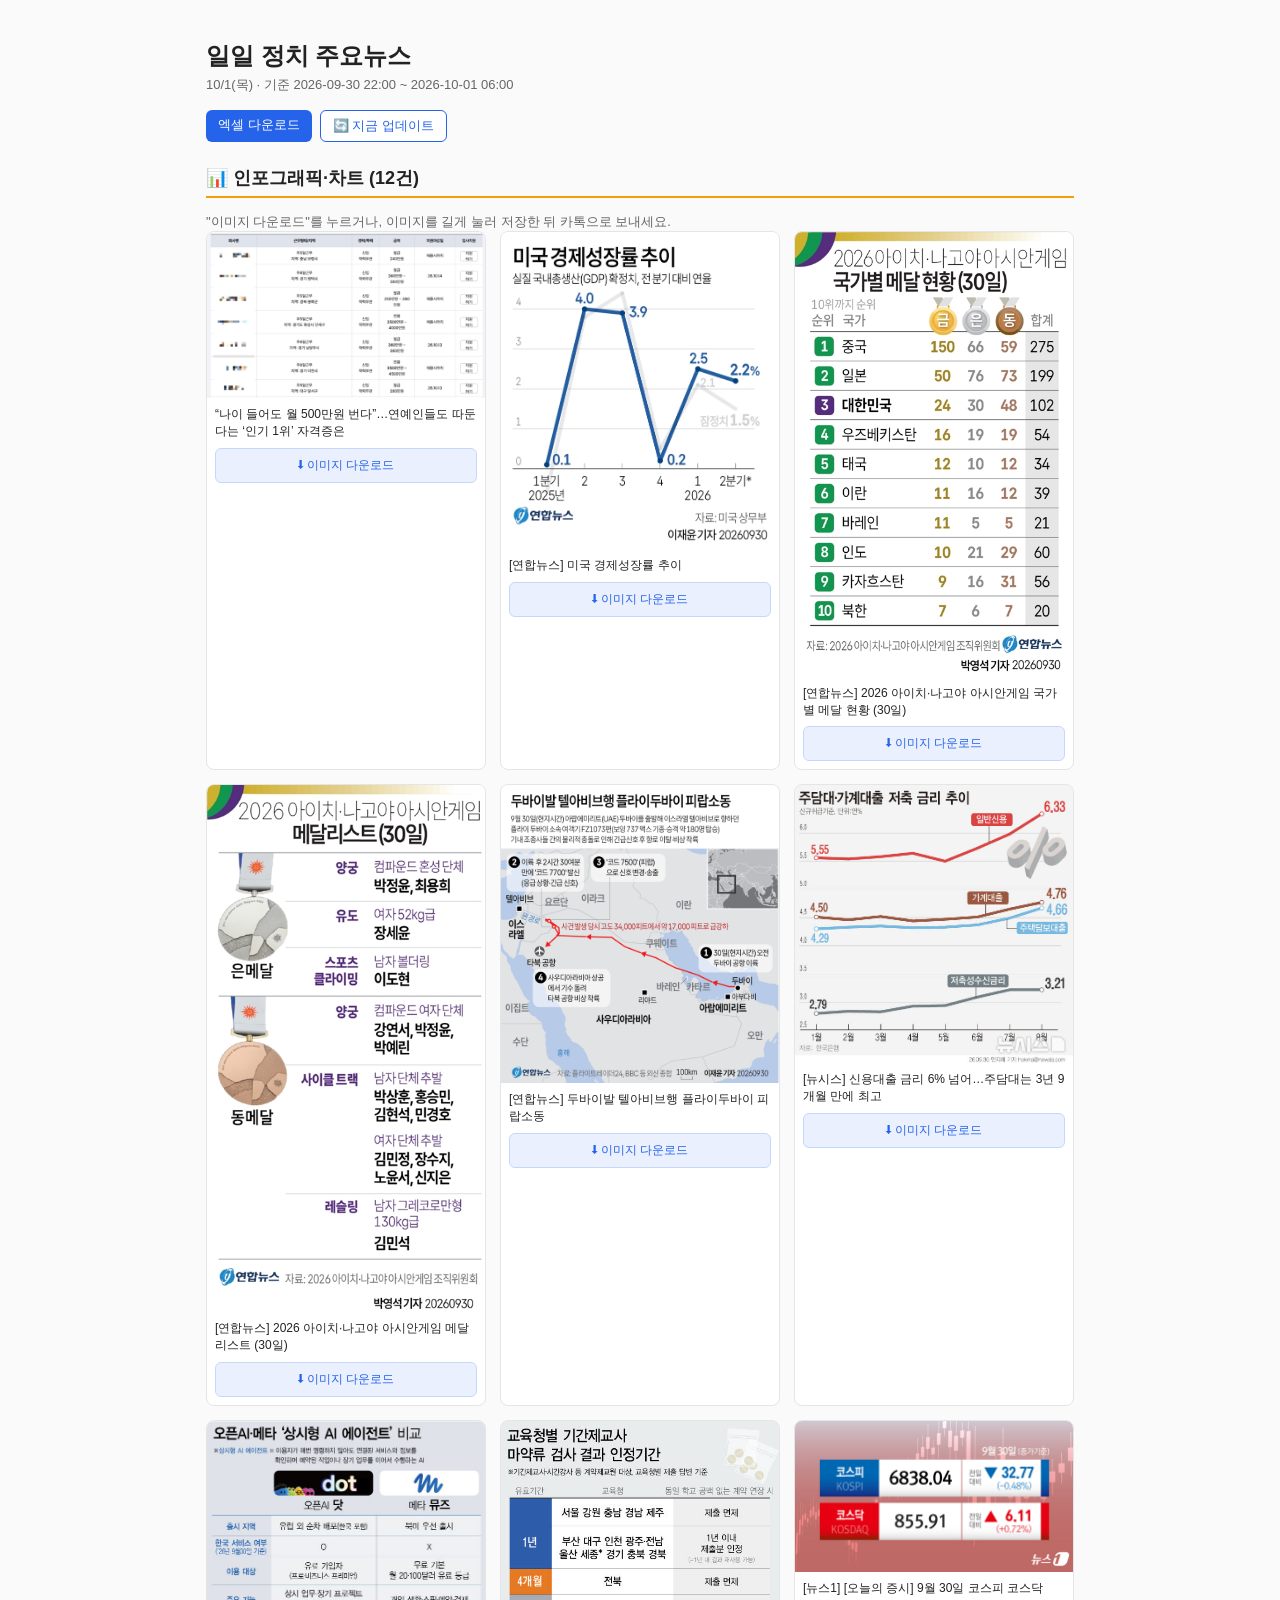
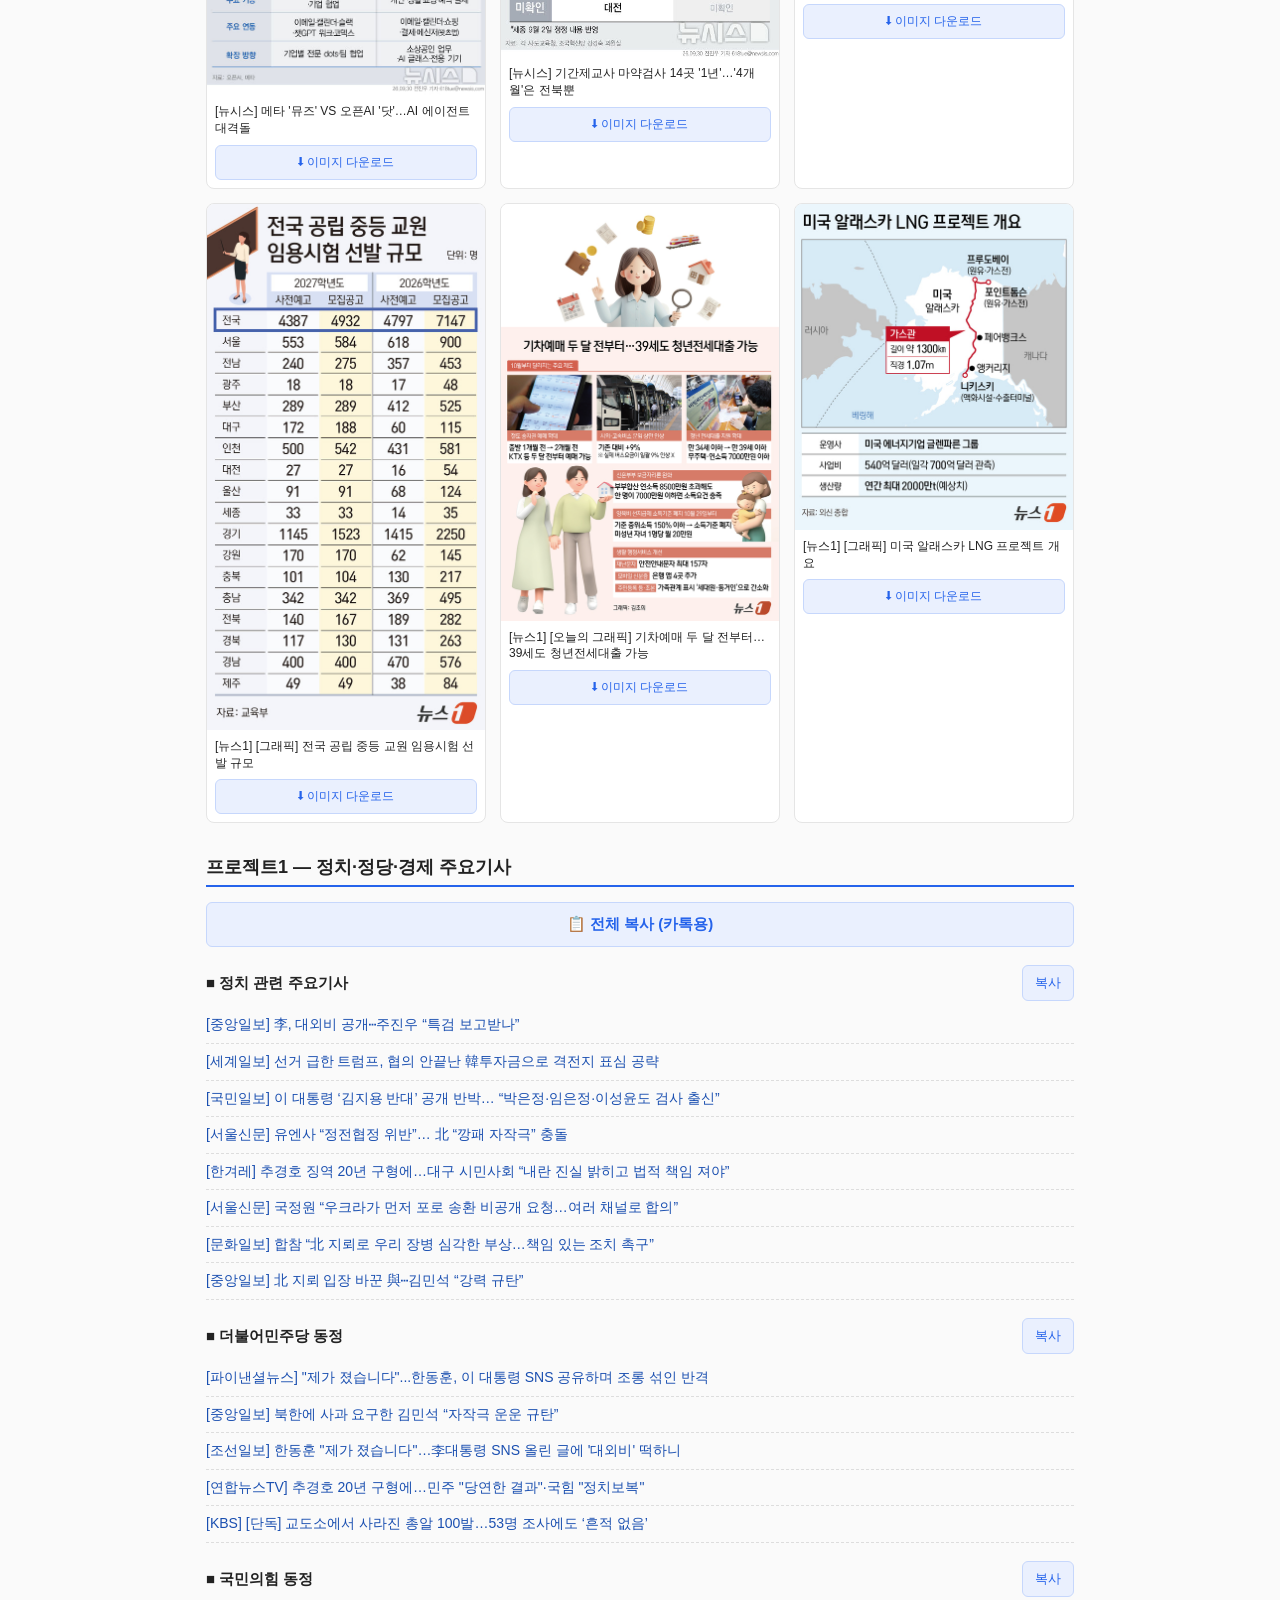
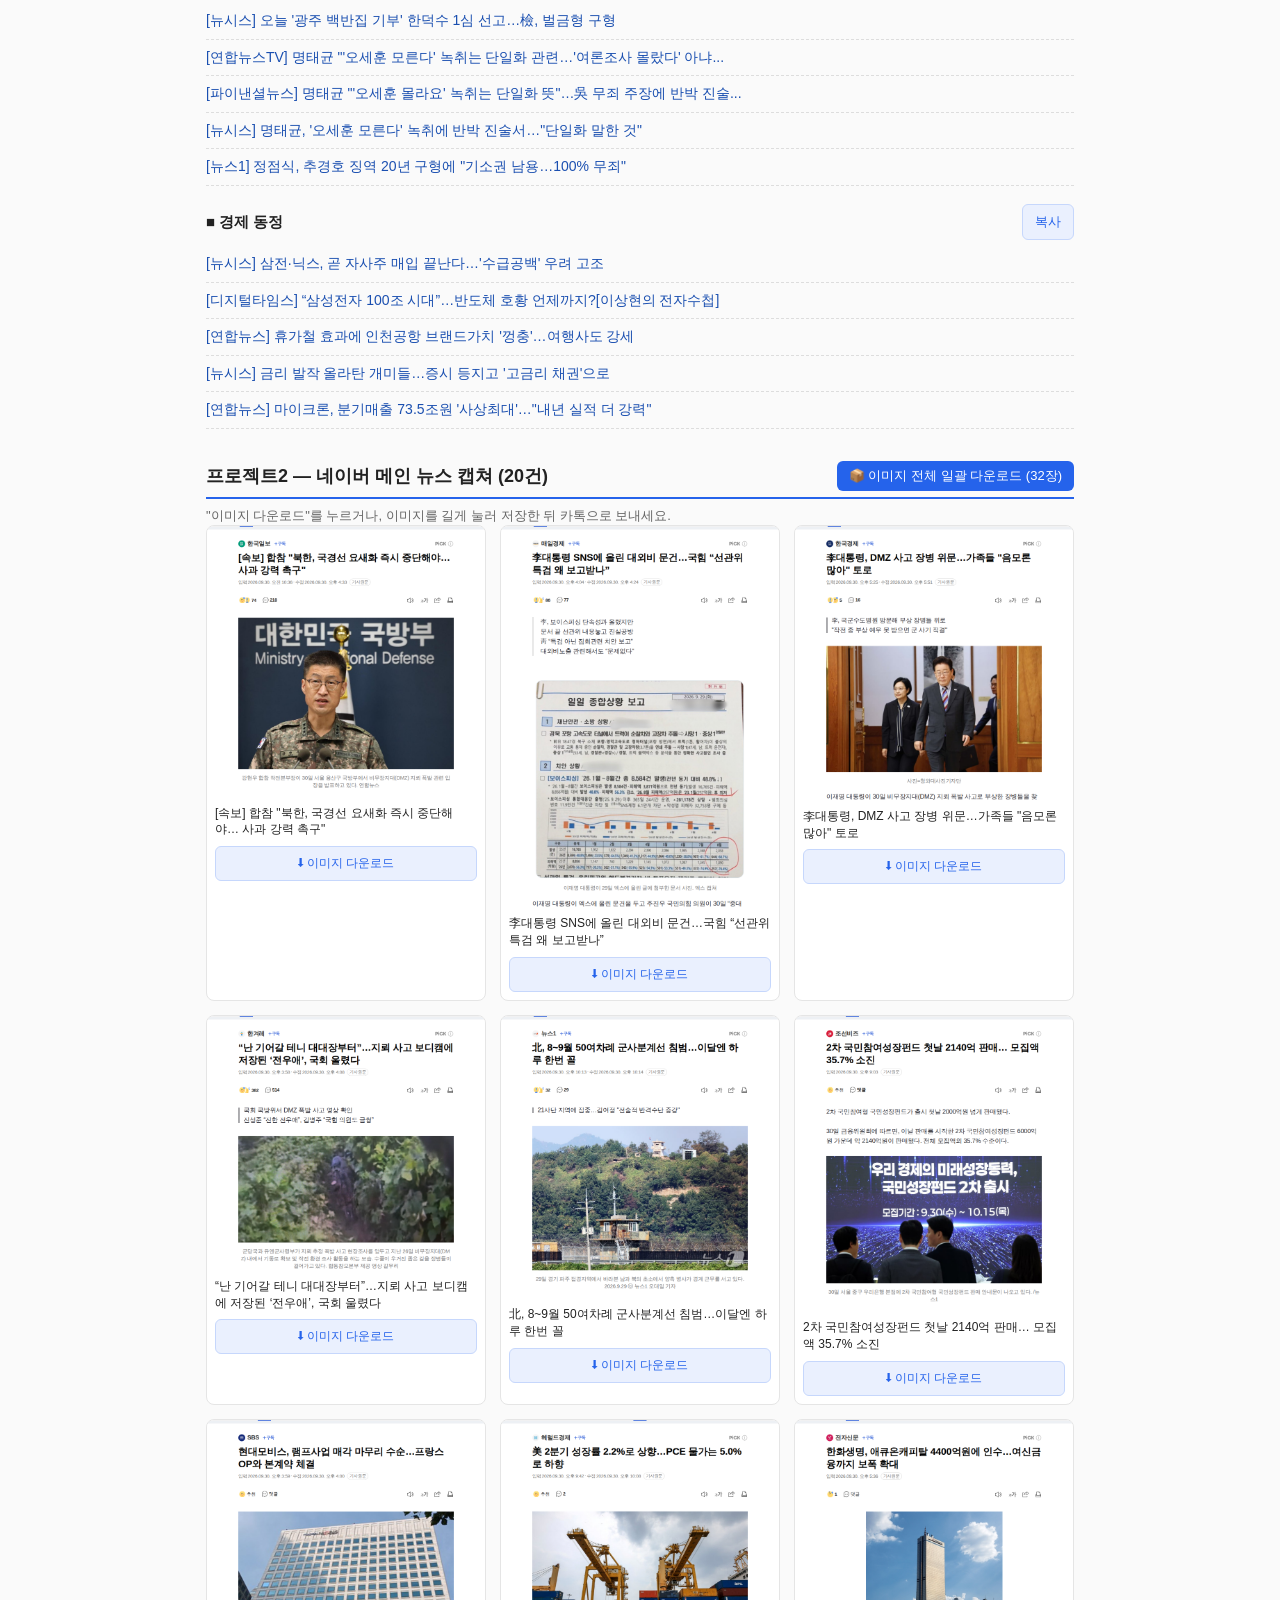
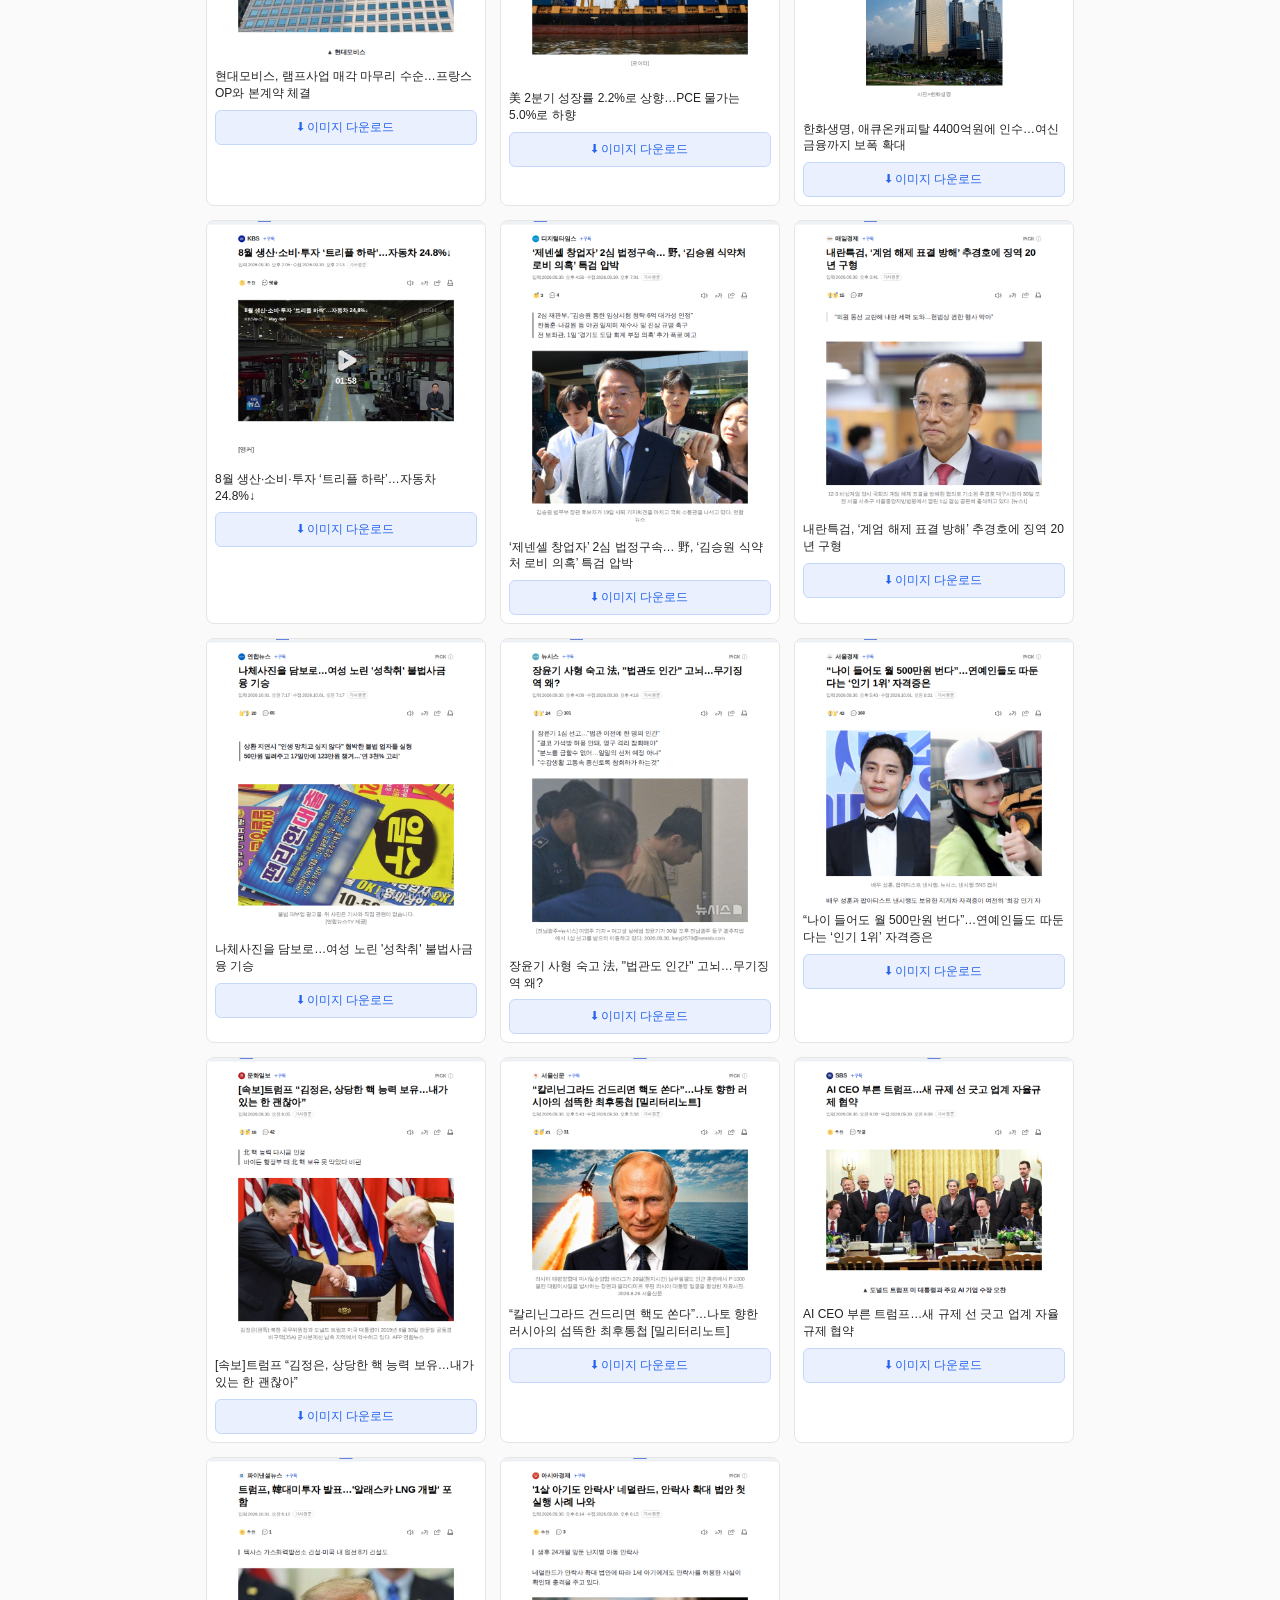
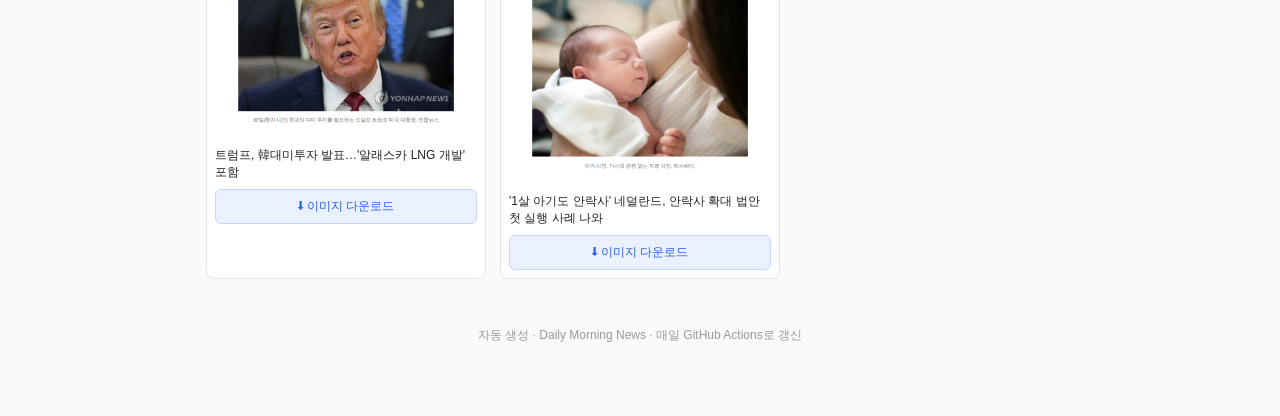
==== commit deec5017: "Add manual refresh button using per-viewer GitHub token stored in browser Clicking the button trigge" ====
--- a/index.html
+++ b/index.html
@@ -12,7 +12,9 @@
   <p class="date">10/1(목) · 기준 2026-09-30 22:00 ~ 2026-10-01 06:00</p>
   <p class="download">
     <a href="output/latest.xlsx">엑셀 다운로드</a>
+    <button id="refresh-btn" class="refresh-btn" type="button">🔄 지금 업데이트</button>
   </p>
+  <p id="refresh-note" class="hint" hidden></p>
 </header>
 
 <section class="infographics">
@@ -301,5 +303,97 @@
   });
 })();
 </script>
+<script>
+(function () {
+  var REPO = "hdec-daily-news/daily-morning-news";
+  var WORKFLOW = "daily-update.yml";
+  var TOKEN_KEY = "gh_pat_daily_news";
+  var LAST_RUN_KEY = "gh_pat_daily_news_last_run";
+  var COOLDOWN_MS = 3 * 60 * 1000;
+
+  var btn = document.getElementById("refresh-btn");
+  var note = document.getElementById("refresh-note");
+  if (!btn) return;
+
+  function showNote(text) {
+    note.textContent = text;
+    note.hidden = false;
+  }
+
+  function resetBtn(label) {
+    btn.disabled = false;
+    btn.textContent = label || "🔄 지금 업데이트";
+  }
+
+  function getToken() {
+    try { return localStorage.getItem(TOKEN_KEY); } catch (e) { return null; }
+  }
+
+  function promptToken() {
+    var t = window.prompt(
+      "GitHub 개인 토큰(최초 1회만 입력, 이 브라우저에만 저장됨)을 붙여넣으세요.\n\n" +
+      "만드는 법: GitHub 로그인 → 우측상단 프로필 → Settings → Developer settings → " +
+      "Personal access tokens → Fine-grained tokens → Generate new token\n" +
+      "- Repository access: hdec-daily-news/daily-morning-news 만 선택\n" +
+      "- Permissions: Actions = Read and write"
+    );
+    if (t && t.trim()) {
+      try { localStorage.setItem(TOKEN_KEY, t.trim()); } catch (e) {}
+      return t.trim();
+    }
+    return null;
+  }
+
+  function triggerUpdate() {
+    try {
+      var last = parseInt(localStorage.getItem(LAST_RUN_KEY) || "0", 10);
+      if (Date.now() - last < COOLDOWN_MS) {
+        showNote("방금 요청했어요. 잠시 후 다시 눌러주세요.");
+        return;
+      }
+    } catch (e) {}
+
+    var token = getToken();
+    if (!token) {
+      token = promptToken();
+      if (!token) return;
+    }
+
+    btn.disabled = true;
+    btn.textContent = "⏳ 요청 중...";
+    note.hidden = true;
+
+    fetch("https://api.github.com/repos/" + REPO + "/actions/workflows/" + WORKFLOW + "/dispatches", {
+      method: "POST",
+      headers: {
+        "Authorization": "Bearer " + token,
+        "Accept": "application/vnd.github+json",
+        "Content-Type": "application/json"
+      },
+      body: JSON.stringify({ ref: "main" })
+    }).then(function (r) {
+      if (r.status === 204) {
+        try { localStorage.setItem(LAST_RUN_KEY, String(Date.now())); } catch (e) {}
+        showNote("✅ 업데이트 요청됨 — 2~3분 후 새로고침 해주세요.");
+        resetBtn();
+      } else if (r.status === 401 || r.status === 403) {
+        try { localStorage.removeItem(TOKEN_KEY); } catch (e) {}
+        showNote("토큰이 유효하지 않습니다. 다시 눌러서 새 토큰을 입력해주세요.");
+        resetBtn();
+      } else {
+        r.text().then(function (t) {
+          showNote("요청 실패(status " + r.status + "). 잠시 후 다시 시도해주세요.");
+        });
+        resetBtn();
+      }
+    }).catch(function () {
+      showNote("네트워크 오류로 요청에 실패했습니다.");
+      resetBtn();
+    });
+  }
+
+  btn.addEventListener("click", triggerUpdate);
+})();
+</script>
 </body>
 </html>
--- a/style.css
+++ b/style.css
@@ -23,6 +23,18 @@
   border-radius: 6px;
   text-decoration: none;
 }
+.refresh-btn {
+  display: inline-block;
+  font-size: 13px;
+  font-family: inherit;
+  color: #2563eb;
+  background: #fff;
+  border: 1px solid #2563eb;
+  padding: 6px 12px;
+  border-radius: 6px;
+  cursor: pointer;
+}
+.refresh-btn:disabled { opacity: 0.6; cursor: default; }
 section { margin-top: 32px; }
 section h2 { font-size: 18px; border-bottom: 2px solid #2563eb; padding-bottom: 6px; }
 .section-head {
